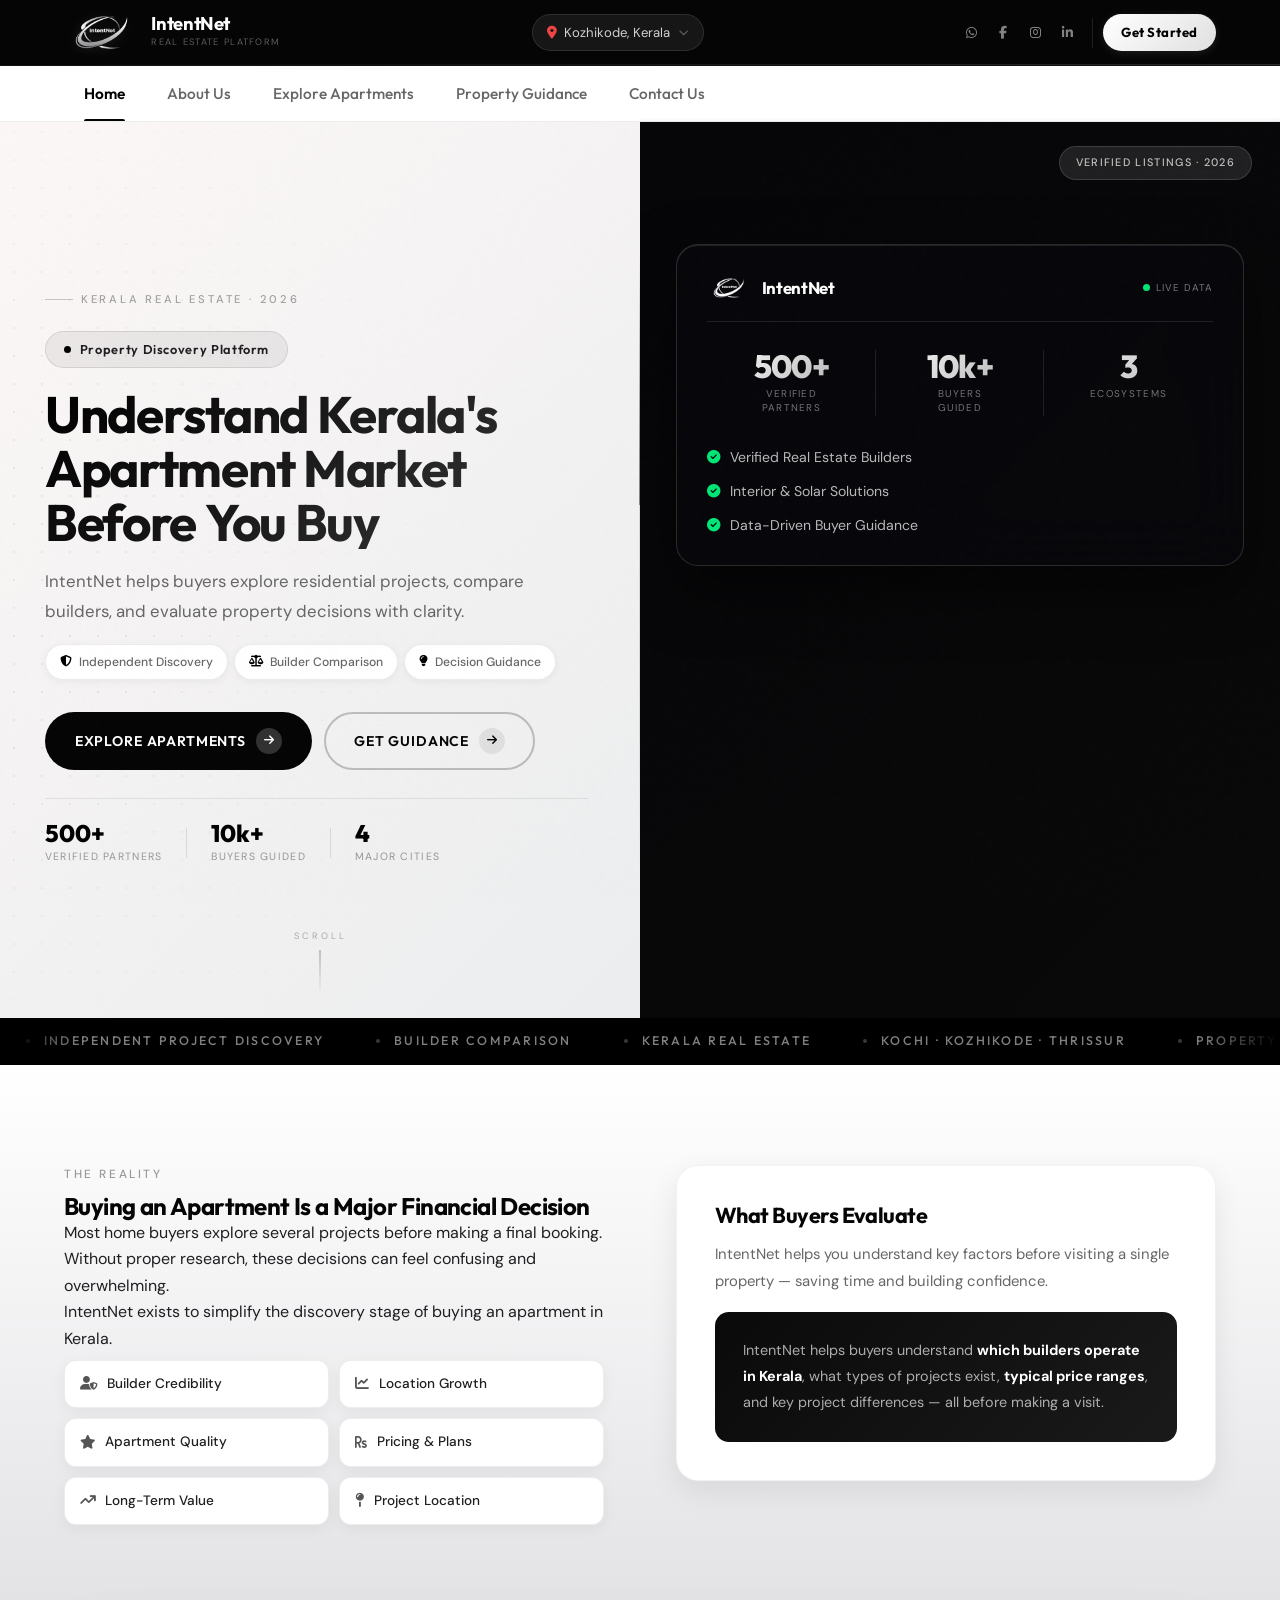
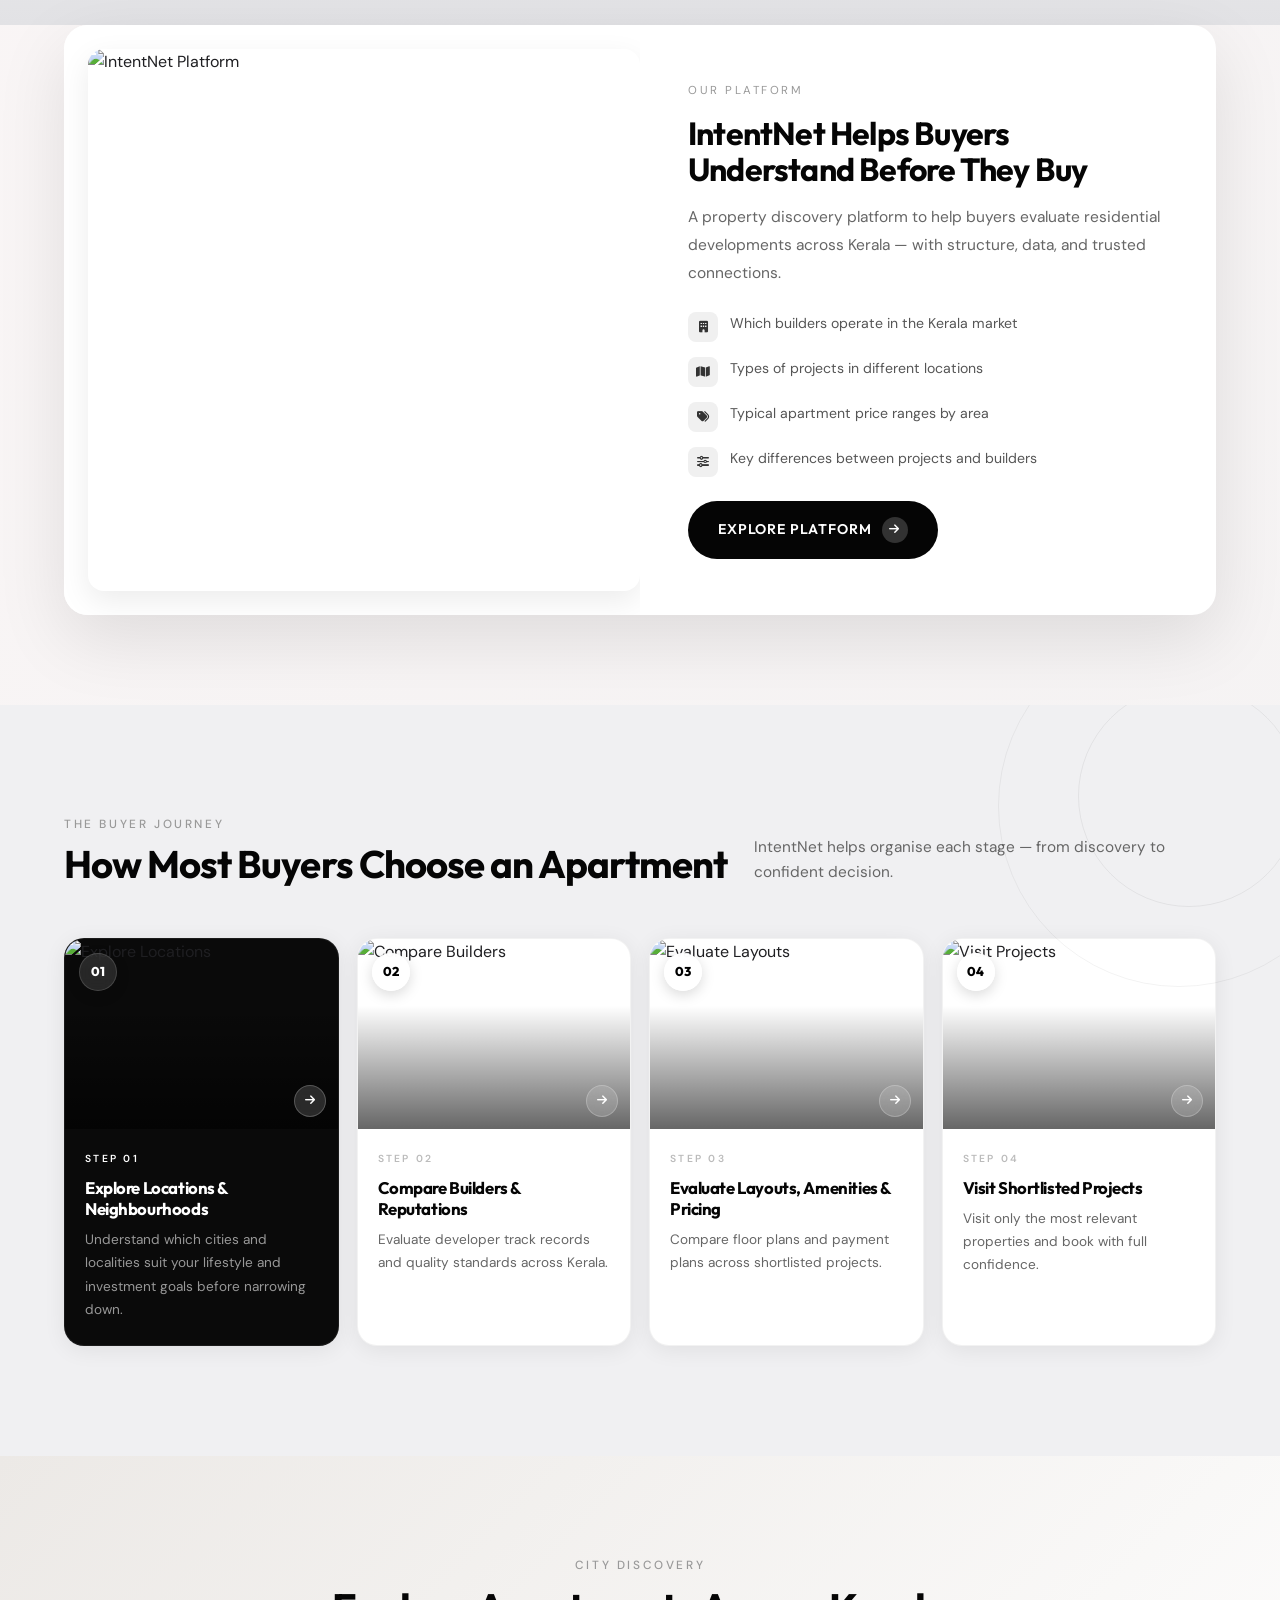
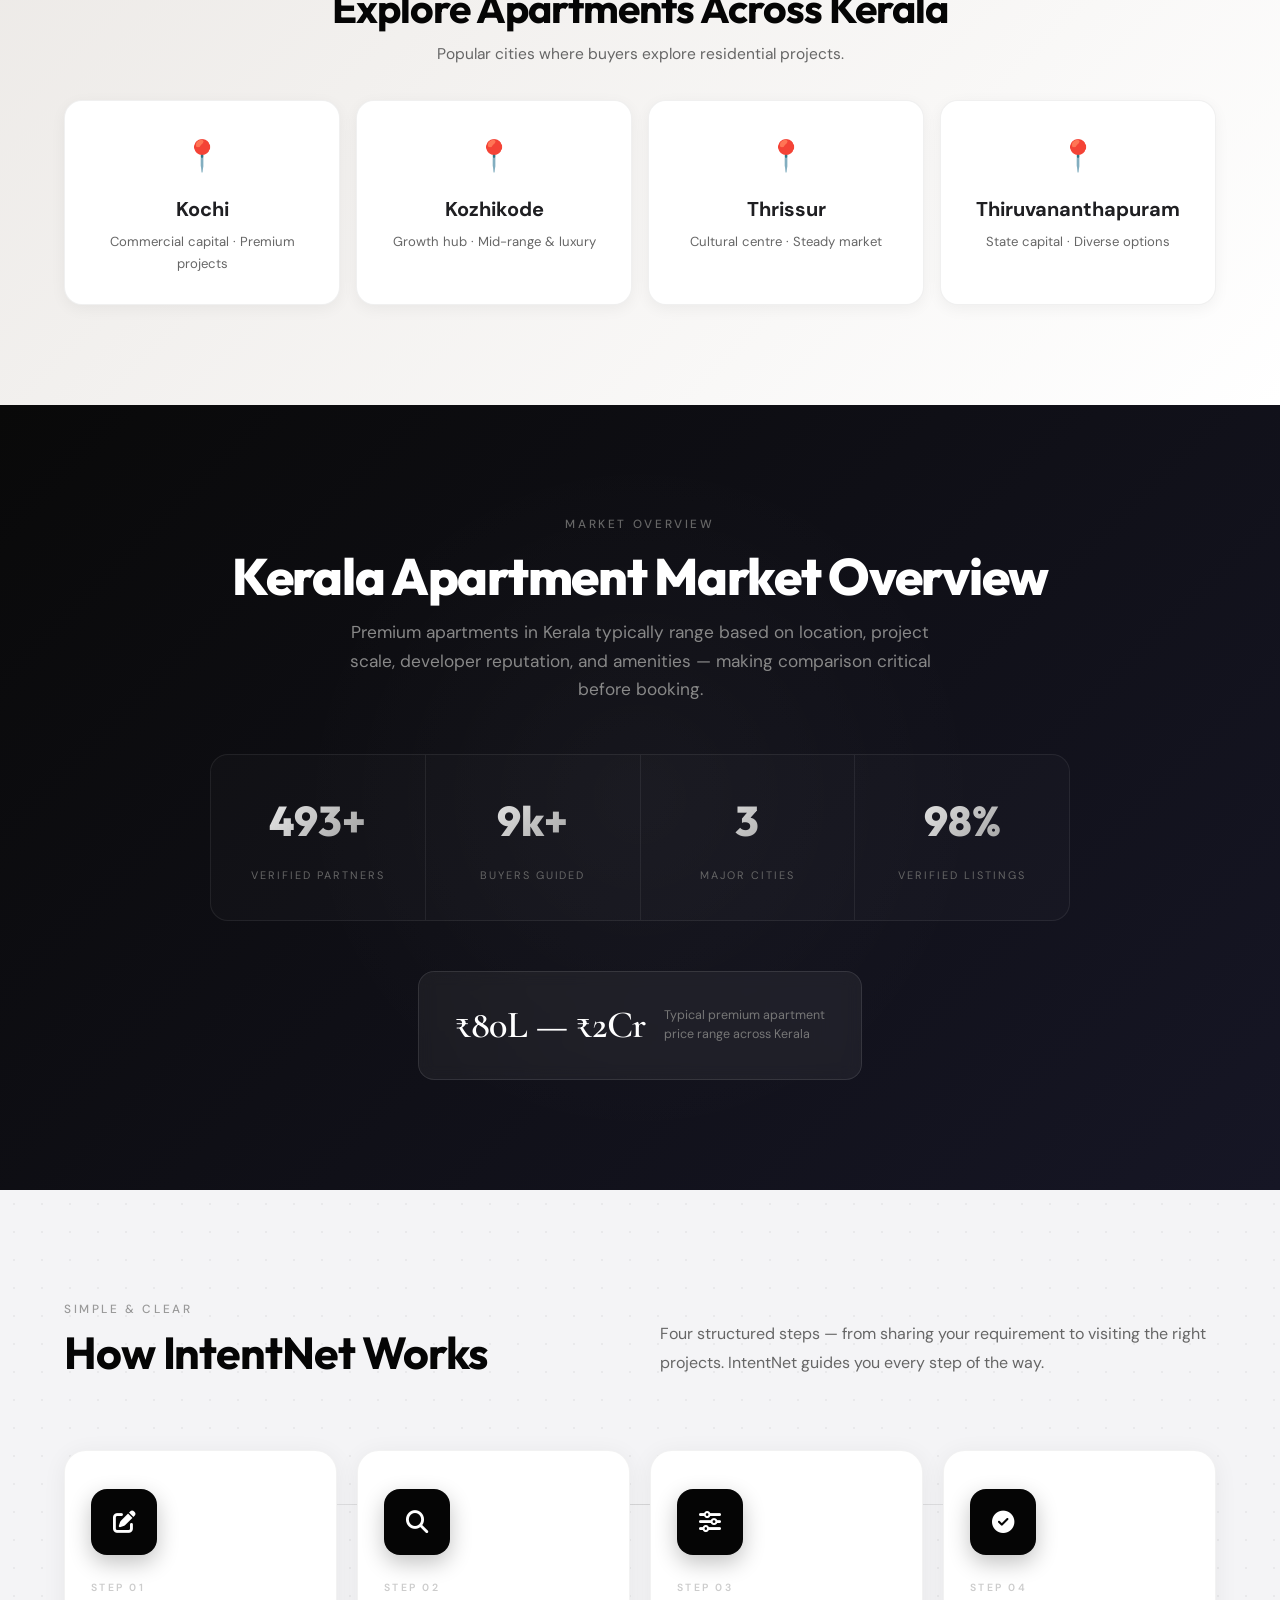
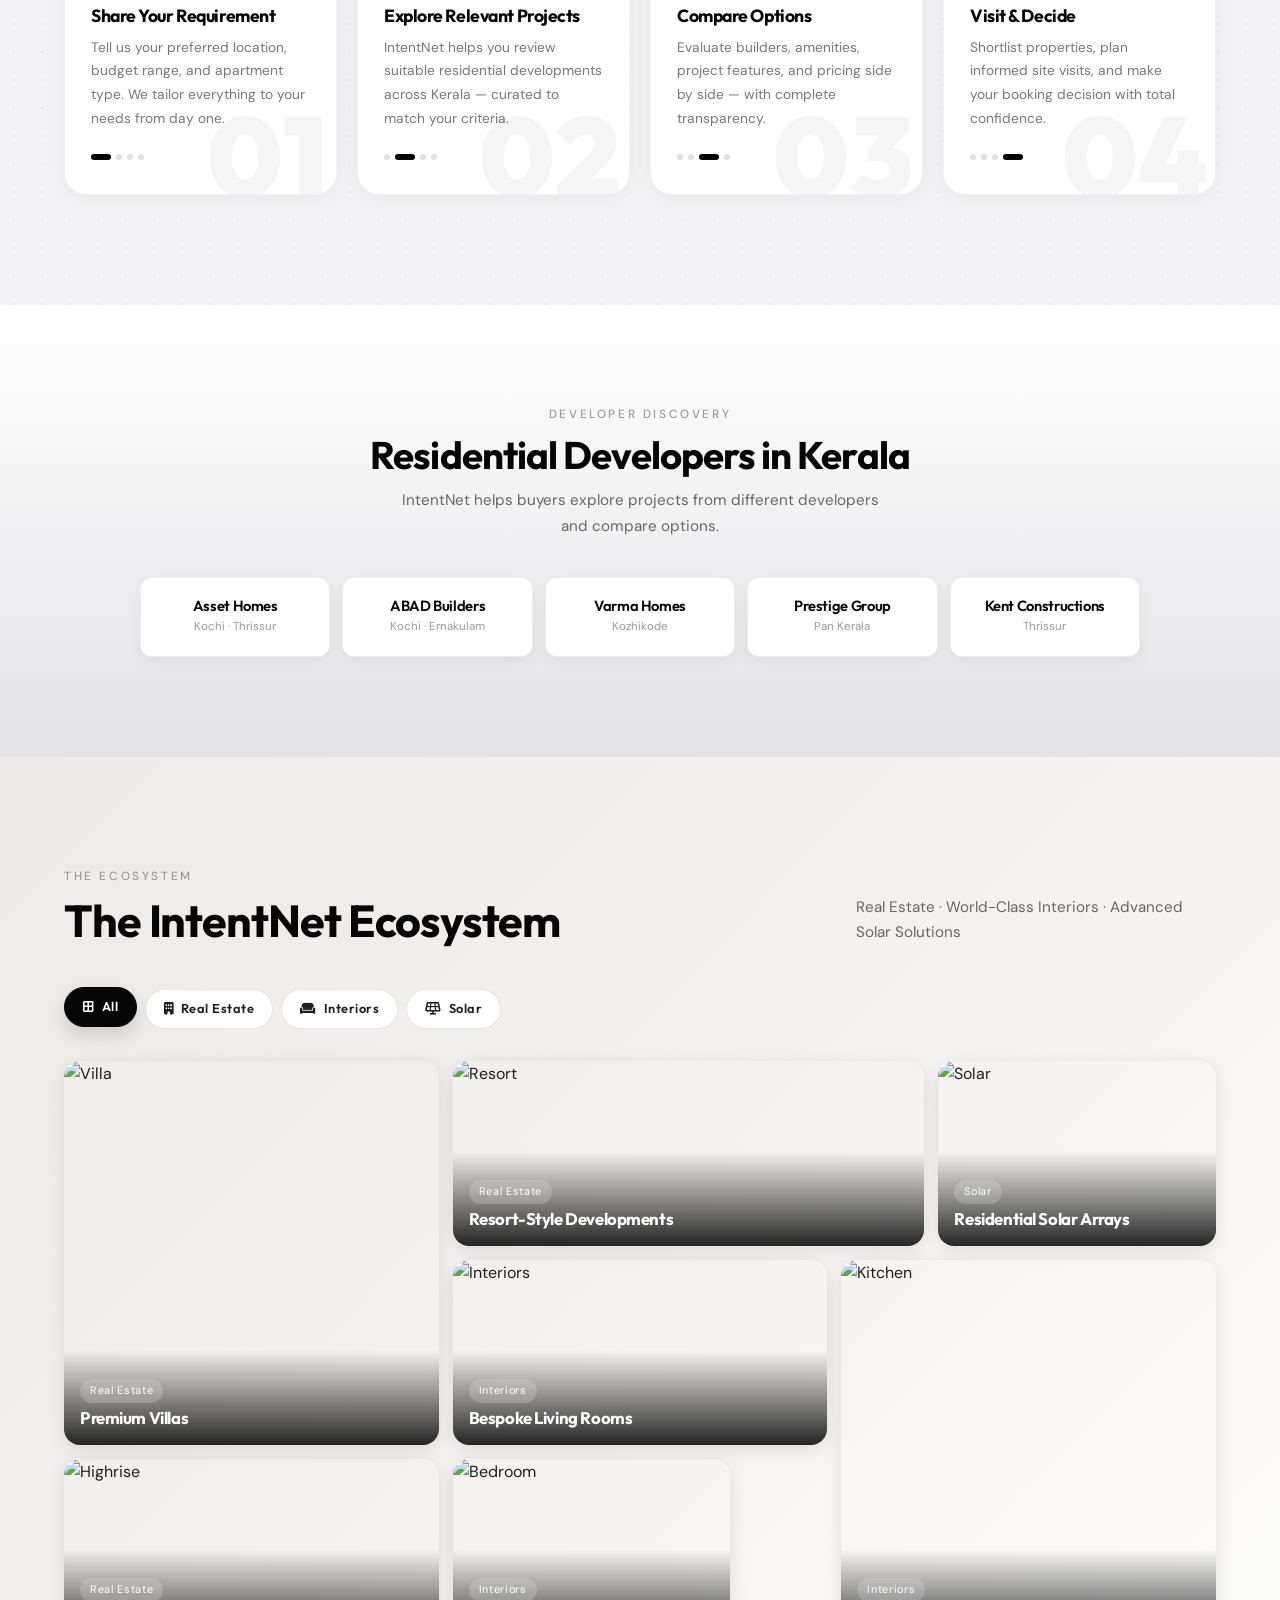
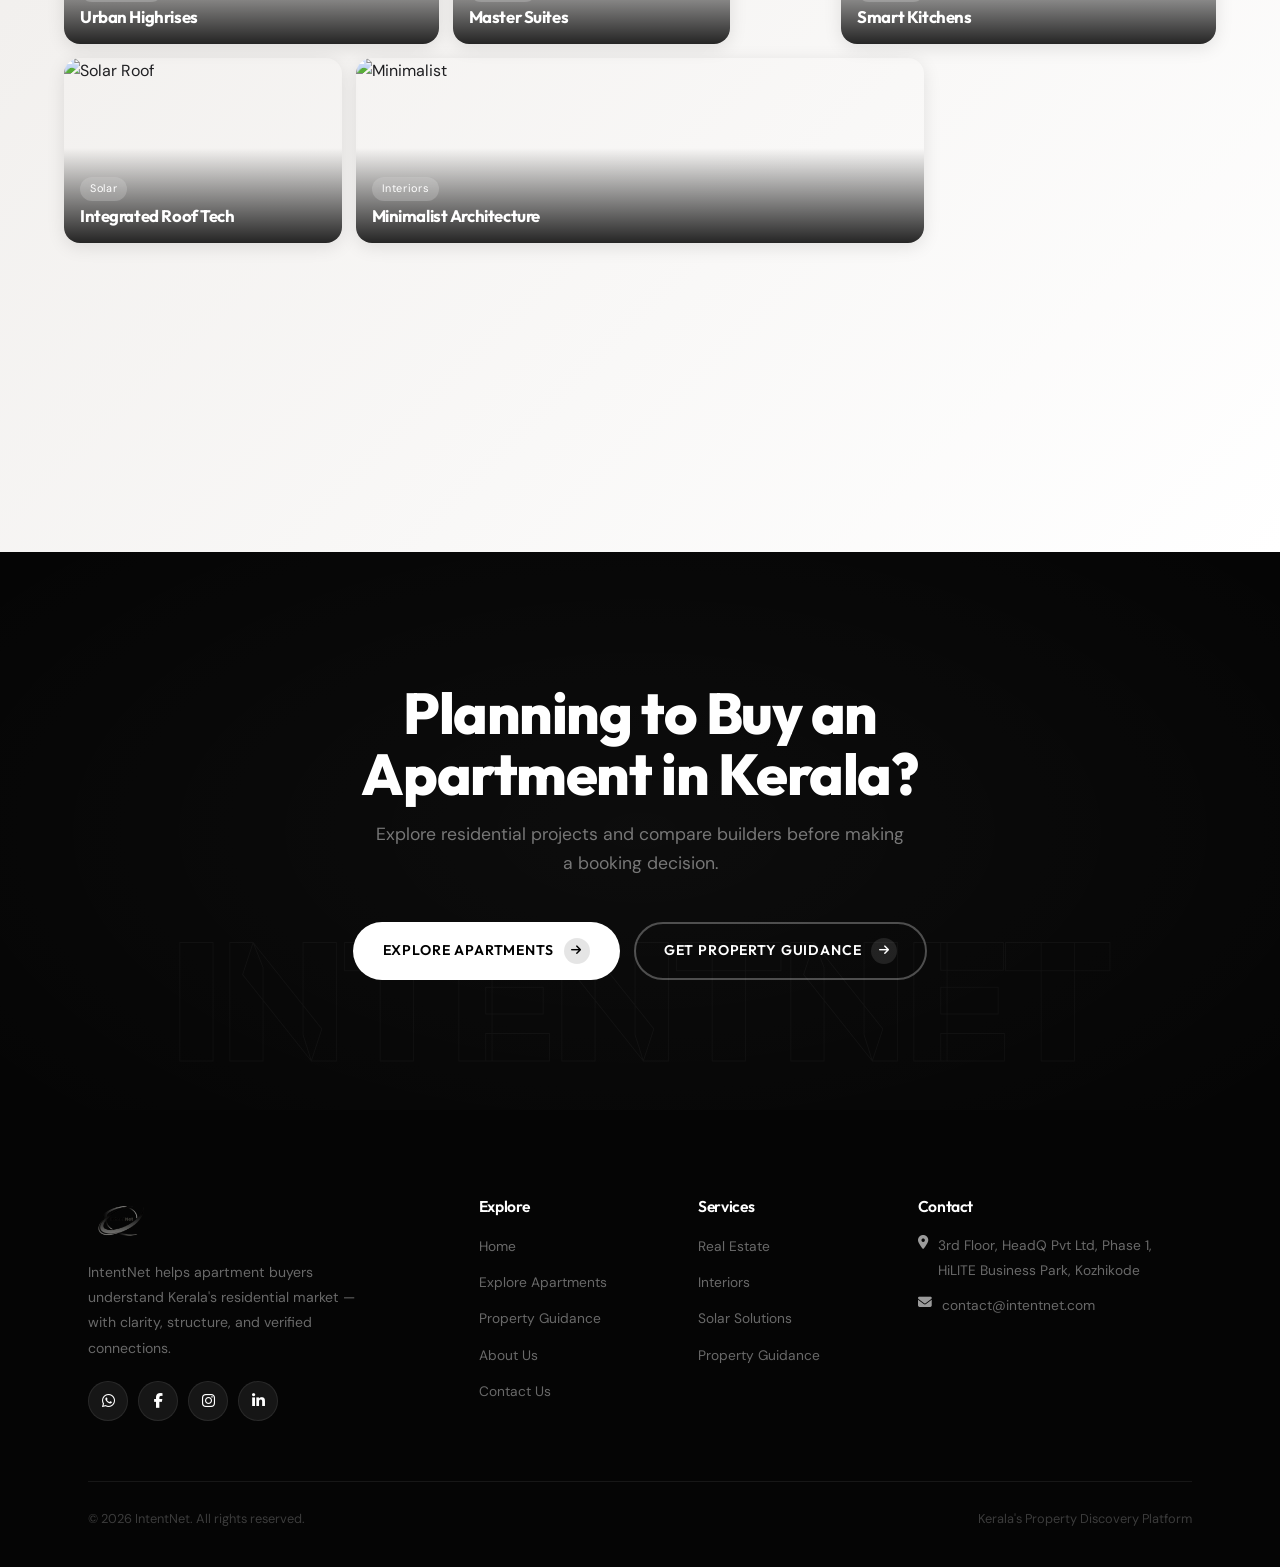
==== index.html @ e5fd3f40 "test purpousef" ====
<!DOCTYPE html>
<html lang="en">
<head>
<meta charset="UTF-8">
<meta name="viewport" content="width=device-width, initial-scale=1.0">
<title>IntentNet — Clarity Before You Buy | Kerala Real Estate</title>
<link rel="icon" href="assets/favicon/favicon.ico" type="image/x-icon">
<link href="https://fonts.googleapis.com/css2?family=Outfit:wght@300;400;500;600;700;800;900&family=DM+Sans:ital,opsz,wght@0,9..40,300;0,9..40,400;0,9..40,500;0,9..40,600;1,9..40,300&family=Cormorant+Garamond:ital,wght@0,400;0,600;1,400&display=swap" rel="stylesheet">
<link rel="stylesheet" href="https://cdnjs.cloudflare.com/ajax/libs/font-awesome/6.4.0/css/all.min.css">
<link rel="stylesheet" href="styles.css">
</head>
<body class="page-offset">

<!-- PROGRESS BAR -->
<div class="pbar" id="pbar"></div>
<div class="pbar" id="pbar"></div>

<!-- ============================================================
     NAVBAR
     ============================================================ -->
<nav class="navbar" id="navbar">
  <!-- Top bar: logo · location · socials · CTA · hamburger -->
  <div class="nt">
    <a href="index.html" class="nl">
      <img src="assets/logo/intentnet-logo.png" alt="IntentNet">
      <div class="nl-text">
        <strong>IntentNet</strong>
        <span>Real Estate Platform</span>
      </div>
    </a>

    <div class="nav-loc">
      <i class="fa-solid fa-location-dot pin"></i>
      <span>Kozhikode, Kerala</span>
      <i class="fa-solid fa-chevron-down chev"></i>
    </div>

    <div class="nr">
      <div class="nsoc">
        <a href="#" aria-label="WhatsApp"><i class="fa-brands fa-whatsapp"></i></a>
        <a href="#" aria-label="Facebook"><i class="fa-brands fa-facebook-f"></i></a>
        <a href="#" aria-label="Instagram"><i class="fa-brands fa-instagram"></i></a>
        <a href="#" aria-label="LinkedIn"><i class="fa-brands fa-linkedin-in"></i></a>
      </div>
      <a href="contact.html" class="nav-pill">Get Started</a>
      <button class="ham" id="ham" aria-label="Open menu">
        <span></span><span></span><span></span>
      </button>
    </div>
  </div>

  <!-- Bottom bar: page links -->
  <div class="nb">
    <div class="nb-links">
      <a href="index.html" class="active">Home</a>
      <a href="about.html">About Us</a>
      <a href="explore_apartments.html">Explore Apartments</a>
      <a href="property_guidance.html">Property Guidance</a>
      <a href="contact.html">Contact Us</a>
    </div>
  </div>
</nav>

<!-- ============================================================
     MOBILE MENU (full-screen overlay)
     ============================================================ -->
<div class="mob-menu" id="mobMenu">
  <button class="mob-close" id="mc" aria-label="Close menu">
    <i class="fa-solid fa-xmark"></i>
  </button>
  <nav class="mob-nav">
    <a href="index.html"><i class="fa-solid fa-house"></i> Home</a>
    <a href="explore_apartments.html"><i class="fa-solid fa-building"></i> Explore Apartments</a>
    <a href="property_guidance.html"><i class="fa-solid fa-handshake"></i> Property Guidance</a>
    <a href="about.html"><i class="fa-solid fa-users"></i> About Us</a>
    <a href="contact.html"><i class="fa-solid fa-envelope"></i> Contact Us</a>
  </nav>
  <div class="mob-soc">
    <a href="#"><i class="fa-brands fa-whatsapp"></i></a>
    <a href="#"><i class="fa-brands fa-facebook-f"></i></a>
    <a href="#"><i class="fa-brands fa-instagram"></i></a>
    <a href="#"><i class="fa-brands fa-linkedin-in"></i></a>
  </div>
</div>

<!-- ============================================================
     HERO — CINEMATIC SPLIT
     ============================================================ -->
<section class="hero">

  <!-- LEFT: text content -->
  <div class="hero-left">
    <div class="hero-left-acc"></div>

    <div class="hero-yr">
      <span class="hero-yr-line"></span>
      Kerala Real Estate · 2026
    </div>

    <div class="hbadge">
      <span class="bdot"></span>
      Property Discovery Platform
    </div>

    <h1 class="htit" id="htit">
      Understand Kerala's Apartment Market Before You Buy
    </h1>

    <p class="hsub">
      IntentNet helps buyers explore residential projects, compare builders,
      and evaluate property decisions with clarity.
    </p>

    <div class="htrust">
      <span class="htp"><i class="fa-solid fa-shield-halved"></i>Independent Discovery</span>
      <span class="htp"><i class="fa-solid fa-scale-balanced"></i>Builder Comparison</span>
      <span class="htp"><i class="fa-solid fa-lightbulb"></i>Decision Guidance</span>
    </div>

    <div class="ha">
      <a href="explore_apartments.html" class="btn btn-dk">
        <span class="btn-rip"></span>
        Explore Apartments
        <span class="btn-arr"><i class="fa-solid fa-arrow-right"></i></span>
      </a>
      <a href="property_guidance.html" class="btn btn-gh">
        <span class="btn-rip"></span>
        Get Guidance
        <span class="btn-arr"><i class="fa-solid fa-arrow-right"></i></span>
      </a>
    </div>

    <div class="hero-stats">
      <div class="hsi">
        <span class="hsi-n cnt" data-to="500" data-s="+">500+</span>
        <span class="hsi-l">Verified Partners</span>
      </div>
      <div class="hsd"></div>
      <div class="hsi">
        <span class="hsi-n cnt" data-to="10" data-s="k+">10k+</span>
        <span class="hsi-l">Buyers Guided</span>
      </div>
      <div class="hsd"></div>
      <div class="hsi">
        <span class="hsi-n cnt" data-to="4" data-s="">4</span>
        <span class="hsi-l">Major Cities</span>
      </div>
    </div>
  </div>

  <!-- RIGHT: image + glassmorphism stat card -->
  <div class="hero-right">
    <div class="hero-bg" id="heroBg"></div>
    <div class="hero-ov"></div>

    <!-- Floating decorative info badges -->
    <!-- <div class="hfc hfc1">
      <span class="hfc-l">Market Range</span>
      <span class="hfc-v">₹80L — ₹2Cr</span>
      <span class="hfc-s">Premium apartments · Kerala</span>
    </div>
    <div class="hfc hfc2">
      <span class="hfc-l">Active Projects</span>
      <span class="hfc-v">150+ Listings</span>
      <span class="hfc-s">Across 4 major cities</span>
    </div> -->

    <!-- Floating tag (absolute — never affects card position) -->
    <div class="hero-tag">Verified Listings · 2026</div>

    <!-- Stat card anchored to bottom via justify-content:flex-end -->
    <div class="hero-rc">
      <div class="hsp">
        <div class="hsp-top">
          <div class="hsp-logo">
            <img src="assets/logo/intentnet-logo.png" alt="IntentNet"
                 onerror="this.style.display='none'">
            <span>IntentNet</span>
          </div>
          <div class="hsp-live">
            <span class="hsp-ld"></span>
            Live Data
          </div>
        </div>

        <div class="hsp-nums">
          <div class="hsp-n">
            <h4 class="cnt" data-to="500" data-s="+">500+</h4>
            <p>Verified<br>Partners</p>
          </div>
          <div class="hsp-n">
            <h4 class="cnt" data-to="10" data-s="k+">10k+</h4>
            <p>Buyers<br>Guided</p>
          </div>
          <div class="hsp-n">
            <h4 class="cnt" data-to="3" data-s="">3</h4>
            <p>Ecosystems</p>
          </div>
        </div>

        <ul class="hsp-list">
          <li><i class="fa-solid fa-circle-check"></i>Verified Real Estate Builders</li>
          <li><i class="fa-solid fa-circle-check"></i>Interior &amp; Solar Solutions</li>
          <li><i class="fa-solid fa-circle-check"></i>Data-Driven Buyer Guidance</li>
        </ul>
      </div>
    </div>
  </div>

  <!-- Scroll hint (desktop only) -->
  <div class="hscroll">
    <span class="hst">Scroll</span>
    <div class="hsb"></div>
  </div>
</section>

<!-- ============================================================
     MARQUEE STRIP
     ============================================================ -->
<div class="mq">
  <div class="mq-t">
    <div class="mq-i"><span class="mq-d"></span>Independent Project Discovery</div>
    <div class="mq-i"><span class="mq-d"></span>Builder Comparison</div>
    <div class="mq-i"><span class="mq-d"></span>Kerala Real Estate</div>
    <div class="mq-i"><span class="mq-d"></span>Kochi · Kozhikode · Thrissur</div>
    <div class="mq-i"><span class="mq-d"></span>Property Decision Guidance</div>
    <div class="mq-i"><span class="mq-d"></span>500+ Verified Partners</div>
    <div class="mq-i"><span class="mq-d"></span>Clarity Before You Buy</div>
    <div class="mq-i"><span class="mq-d"></span>Premium Apartments Kerala</div>
    <!-- duplicated for seamless loop -->
    <div class="mq-i"><span class="mq-d"></span>Independent Project Discovery</div>
    <div class="mq-i"><span class="mq-d"></span>Builder Comparison</div>
    <div class="mq-i"><span class="mq-d"></span>Kerala Real Estate</div>
    <div class="mq-i"><span class="mq-d"></span>Kochi · Kozhikode · Thrissur</div>
    <div class="mq-i"><span class="mq-d"></span>Property Decision Guidance</div>
    <div class="mq-i"><span class="mq-d"></span>500+ Verified Partners</div>
    <div class="mq-i"><span class="mq-d"></span>Clarity Before You Buy</div>
    <div class="mq-i"><span class="mq-d"></span>Premium Apartments Kerala</div>
  </div>
</div>

<!-- ============================================================
     MARKET REALITY
     ============================================================ -->
<section class="market">
  <div class="mk-grid">
    <div class="rl">
      <span class="kicker">The Reality</span>
      <h2>Buying an Apartment Is a Major Financial Decision</h2>
      <p>Most home buyers explore several projects before making a final booking.
         Without proper research, these decisions can feel confusing and overwhelming.</p>
      <p>IntentNet exists to simplify the discovery stage of buying an apartment in Kerala.</p>
      <div class="fac-grid">
        <div class="fac sg"><i class="fa-solid fa-user-shield"></i> Builder Credibility</div>
        <div class="fac sg"><i class="fa-solid fa-chart-line"></i> Location Growth</div>
        <div class="fac sg"><i class="fa-solid fa-star"></i> Apartment Quality</div>
        <div class="fac sg"><i class="fa-solid fa-rupee-sign"></i> Pricing &amp; Plans</div>
        <div class="fac sg"><i class="fa-solid fa-arrow-trend-up"></i> Long-Term Value</div>
        <div class="fac sg"><i class="fa-solid fa-map-pin"></i> Project Location</div>
      </div>
    </div>

    <div class="rr">
      <div class="mk-r">
        <h3>What Buyers Evaluate</h3>
        <p>IntentNet helps you understand key factors before visiting a single property —
           saving time and building confidence.</p>
        <div class="mkhigh">
          <p>IntentNet helps buyers understand <strong>which builders operate in Kerala</strong>,
             what types of projects exist, <strong>typical price ranges</strong>, and key project
             differences — all before making a visit.</p>
        </div>
      </div>
    </div>
  </div>
</section>

<!-- ============================================================
     WHAT INTENTNET DOES
     ============================================================ -->
<section class="split">
  <div class="scard rs">
    <div class="simg simg-p">
      <img src="https://images.unsplash.com/photo-1600607687939-ce8a6c25118c?auto=format&fit=crop&w=900&q=80"
           alt="IntentNet Platform">
    </div>
    <div class="sbody">
      <span style="color:#999;text-transform:uppercase;letter-spacing:.22em;font-size:.72rem;">
        Our Platform
      </span>
      <h2 style="font-size:clamp(1.6rem,2.5vw,2.2rem);line-height:1.12;margin:0;">
        IntentNet Helps Buyers Understand Before They Buy
      </h2>
      <p style="font-size:.97rem;color:#666;line-height:1.8;max-width:50ch;margin:0;">
        A property discovery platform to help buyers evaluate residential developments
        across Kerala — with structure, data, and trusted connections.
      </p>
      <div style="display:flex;flex-direction:column;gap:11px;margin-top:4px;">
        <div class="sfeat">
          <div class="sfeat-ic"><i class="fa-solid fa-building"></i></div>
          <span>Which builders operate in the Kerala market</span>
        </div>
        <div class="sfeat">
          <div class="sfeat-ic"><i class="fa-solid fa-map"></i></div>
          <span>Types of projects in different locations</span>
        </div>
        <div class="sfeat">
          <div class="sfeat-ic"><i class="fa-solid fa-tags"></i></div>
          <span>Typical apartment price ranges by area</span>
        </div>
        <div class="sfeat">
          <div class="sfeat-ic"><i class="fa-solid fa-sliders"></i></div>
          <span>Key differences between projects and builders</span>
        </div>
      </div>
      <a href="explore_apartments.html" class="btn btn-dk"
         style="margin-top:8px;align-self:flex-start;">
        <span class="btn-rip"></span>
        Explore Platform
        <span class="btn-arr"><i class="fa-solid fa-arrow-right"></i></span>
      </a>
    </div>
  </div>
</section>

<!-- ============================================================
     BUYER JOURNEY — equal-height cards, no bg watermark text
     ============================================================ -->
<section class="jrny">
  <div class="jrny-h rv">
    <div>
      <span class="kicker">The Buyer Journey</span>
      <h2>How Most Buyers Choose an Apartment</h2>
    </div>
    <p>IntentNet helps organise each stage — from discovery to confident decision.</p>
  </div>

  <div class="jg">
    <!-- Card 1 — dark -->
    <article class="jcard dark sg">
      <div class="jmedia">
        <img src="https://images.unsplash.com/photo-1560518883-ce09059eeffa?auto=format&fit=crop&w=900&q=80"
             alt="Explore Locations">
        <div class="jstep-badge">01</div>
        <div class="jcta-arrow"><i class="fa-solid fa-arrow-right"></i></div>
      </div>
      <div class="jbody">
        <span class="jstep-tag">Step 01</span>
        <h3 class="jtit">Explore Locations &amp; Neighbourhoods</h3>
        <p class="jtxt">Understand which cities and localities suit your lifestyle
           and investment goals before narrowing down.</p>
      </div>
    </article>

    <!-- Card 2 -->
    <article class="jcard sg">
      <div class="jmedia">
        <img src="https://images.unsplash.com/photo-1600585154526-990dced4db0d?auto=format&fit=crop&w=900&q=80"
             alt="Compare Builders">
        <div class="jstep-badge">02</div>
        <div class="jcta-arrow"><i class="fa-solid fa-arrow-right"></i></div>
      </div>
      <div class="jbody">
        <span class="jstep-tag">Step 02</span>
        <h3 class="jtit">Compare Builders &amp; Reputations</h3>
        <p class="jtxt">Evaluate developer track records and quality standards
           across Kerala.</p>
      </div>
    </article>

    <!-- Card 3 -->
    <article class="jcard sg">
      <div class="jmedia">
        <img src="https://images.unsplash.com/photo-1583608205776-bfd35f0d9f83?auto=format&fit=crop&w=900&q=80"
             alt="Evaluate Layouts">
        <div class="jstep-badge">03</div>
        <div class="jcta-arrow"><i class="fa-solid fa-arrow-right"></i></div>
      </div>
      <div class="jbody">
        <span class="jstep-tag">Step 03</span>
        <h3 class="jtit">Evaluate Layouts, Amenities &amp; Pricing</h3>
        <p class="jtxt">Compare floor plans and payment plans across shortlisted
           projects.</p>
      </div>
    </article>

    <!-- Card 4 -->
    <article class="jcard sg">
      <div class="jmedia">
        <img src="https://images.unsplash.com/photo-1484154218962-a197022b5858?auto=format&fit=crop&w=900&q=80"
             alt="Visit Projects">
        <div class="jstep-badge">04</div>
        <div class="jcta-arrow"><i class="fa-solid fa-arrow-right"></i></div>
      </div>
      <div class="jbody">
        <span class="jstep-tag">Step 04</span>
        <h3 class="jtit">Visit Shortlisted Projects</h3>
        <p class="jtxt">Visit only the most relevant properties and book
           with full confidence.</p>
      </div>
    </article>
  </div>
</section>

<!-- ============================================================
     CITIES
     ============================================================ -->
<section class="cities">
  <div class="container tc rv">
    <span class="kicker">City Discovery</span>
    <h2 style="font-size:clamp(1.9rem,3.2vw,2.8rem);margin-top:10px;">
      Explore Apartments Across Kerala
    </h2>
    <p style="color:var(--tm);max-width:500px;margin:12px auto 0;font-size:.97rem;">
      Popular cities where buyers explore residential projects.
    </p>
  </div>
  <div class="cit-g">
    <div class="citc sg">
      <span class="cic">📍</span>
      <div class="cin">Kochi</div>
      <div class="cid">Commercial capital · Premium projects</div>
    </div>
    <div class="citc sg">
      <span class="cic">📍</span>
      <div class="cin">Kozhikode</div>
      <div class="cid">Growth hub · Mid-range &amp; luxury</div>
    </div>
    <div class="citc sg">
      <span class="cic">📍</span>
      <div class="cin">Thrissur</div>
      <div class="cid">Cultural centre · Steady market</div>
    </div>
    <div class="citc sg">
      <span class="cic">📍</span>
      <div class="cin">Thiruvananthapuram</div>
      <div class="cid">State capital · Diverse options</div>
    </div>
  </div>
</section>

<!-- ============================================================
     DARK MARKET INSIGHT
     ============================================================ -->
<section class="insight">
  <div class="io"></div>
  <div class="container" style="position:relative;z-index:2;">
    <span class="kicker" style="color:#666;margin-bottom:14px;">Market Overview</span>
    <h2 class="rv">Kerala Apartment Market Overview</h2>
    <p class="rv" style="transition-delay:.15s">
      Premium apartments in Kerala typically range based on location, project scale,
      developer reputation, and amenities — making comparison critical before booking.
    </p>

    <div class="istats rv" style="transition-delay:.28s">
      <div class="istat">
        <span class="in cnt" data-to="500" data-s="+">500+</span>
        <span class="il">Verified Partners</span>
      </div>
      <div class="istat">
        <span class="in cnt" data-to="10" data-s="k+">10k+</span>
        <span class="il">Buyers Guided</span>
      </div>
      <div class="istat">
        <span class="in cnt" data-to="4" data-s="">4</span>
        <span class="il">Major Cities</span>
      </div>
      <div class="istat">
        <span class="in cnt" data-to="100" data-s="%">100%</span>
        <span class="il">Verified Listings</span>
      </div>
    </div>

    <div class="pbox rv" style="transition-delay:.42s">
      <div class="pnum">₹80L — ₹2Cr</div>
      <div class="plbl">Typical premium apartment<br>price range across Kerala</div>
    </div>
  </div>
</section>

<!-- ============================================================
     HOW IT WORKS
     ============================================================ -->
<section class="how">
  <div class="how-hd rv">
    <div>
      <span class="kicker">Simple &amp; Clear</span>
      <h2>How IntentNet Works</h2>
    </div>
    <p>Four structured steps — from sharing your requirement to visiting
       the right projects. IntentNet guides you every step of the way.</p>
  </div>

  <div class="how-grid">
    <!-- animated connector line -->
    <div class="hconn">
      <div class="hconn-in"><div class="hconn-p"></div></div>
    </div>

    <div class="hcard sg">
      <div class="hbg">01</div>
      <div class="hic"><i class="fa-solid fa-pen-to-square"></i></div>
      <span class="htag">Step 01</span>
      <h3>Share Your Requirement</h3>
      <p>Tell us your preferred location, budget range, and apartment type.
         We tailor everything to your needs from day one.</p>
      <div class="hdots">
        <div class="hdot active"></div><div class="hdot"></div>
        <div class="hdot"></div><div class="hdot"></div>
      </div>
    </div>

    <div class="hcard sg">
      <div class="hbg">02</div>
      <div class="hic"><i class="fa-solid fa-magnifying-glass"></i></div>
      <span class="htag">Step 02</span>
      <h3>Explore Relevant Projects</h3>
      <p>IntentNet helps you review suitable residential developments
         across Kerala — curated to match your criteria.</p>
      <div class="hdots">
        <div class="hdot"></div><div class="hdot active"></div>
        <div class="hdot"></div><div class="hdot"></div>
      </div>
    </div>

    <div class="hcard sg">
      <div class="hbg">03</div>
      <div class="hic"><i class="fa-solid fa-sliders"></i></div>
      <span class="htag">Step 03</span>
      <h3>Compare Options</h3>
      <p>Evaluate builders, amenities, project features, and pricing
         side by side — with complete transparency.</p>
      <div class="hdots">
        <div class="hdot"></div><div class="hdot"></div>
        <div class="hdot active"></div><div class="hdot"></div>
      </div>
    </div>

    <div class="hcard sg">
      <div class="hbg">04</div>
      <div class="hic"><i class="fa-solid fa-circle-check"></i></div>
      <span class="htag">Step 04</span>
      <h3>Visit &amp; Decide</h3>
      <p>Shortlist properties, plan informed site visits, and make your
         booking decision with total confidence.</p>
      <div class="hdots">
        <div class="hdot"></div><div class="hdot"></div>
        <div class="hdot"></div><div class="hdot active"></div>
      </div>
    </div>
  </div>
</section>

<!-- ============================================================
     BUILDERS
     ============================================================ -->
<section class="builders">
  <div class="container tc rv">
    <span class="kicker">Developer Discovery</span>
    <h2 style="font-size:clamp(1.8rem,3vw,2.7rem);margin-top:10px;">
      Residential Developers in Kerala
    </h2>
    <p style="color:var(--tm);max-width:480px;margin:12px auto 0;font-size:.95rem;">
      IntentNet helps buyers explore projects from different developers
      and compare options.
    </p>
  </div>
  <div class="bld-g">
    <div class="bpill sg"><h4>Asset Homes</h4><span>Kochi · Thrissur</span></div>
    <div class="bpill sg"><h4>ABAD Builders</h4><span>Kochi · Ernakulam</span></div>
    <div class="bpill sg"><h4>Varma Homes</h4><span>Kozhikode</span></div>
    <div class="bpill sg"><h4>Prestige Group</h4><span>Pan Kerala</span></div>
    <div class="bpill sg"><h4>Kent Constructions</h4><span>Thrissur</span></div>
  </div>
</section>

<!-- ============================================================
     ECOSYSTEM GALLERY (bento mosaic)
     ============================================================ -->
<section class="eco">
  <div class="eco-header rv">
    <div>
      <span class="kicker">The Ecosystem</span>
      <h2>The IntentNet Ecosystem</h2>
    </div>
    <p>Real Estate · World-Class Interiors · Advanced Solar Solutions</p>
  </div>

  <!-- Filter pills -->
  <div class="eco-filters rv" style="transition-delay:.15s">
    <span class="eco-f active"><i class="fa-solid fa-border-all"></i>All</span>
    <span class="eco-f"><i class="fa-solid fa-building"></i>Real Estate</span>
    <span class="eco-f"><i class="fa-solid fa-couch"></i>Interiors</span>
    <span class="eco-f"><i class="fa-solid fa-solar-panel"></i>Solar</span>
  </div>

  <!-- Bento grid -->
  <div class="eco-g">
    <div class="eitem e1 sg">
      <img src="https://images.unsplash.com/photo-1600596542815-ffad4c1539a9?auto=format&fit=crop&w=800&q=80" alt="Villa">
      <div class="eov"><span class="etag">Real Estate</span><h3>Premium Villas</h3></div>
    </div>
    <div class="eitem e2 sg">
      <img src="https://images.unsplash.com/photo-1512917774080-9991f1c4c750?auto=format&fit=crop&w=1200&q=80" alt="Resort">
      <div class="eov"><span class="etag">Real Estate</span><h3>Resort-Style Developments</h3></div>
    </div>
    <div class="eitem e3 sg">
      <img src="https://images.unsplash.com/photo-1509391366360-2e959784a276?auto=format&fit=crop&w=800&q=80" alt="Solar">
      <div class="eov"><span class="etag">Solar</span><h3>Residential Solar Arrays</h3></div>
    </div>
    <div class="eitem e4 sg">
      <img src="https://images.unsplash.com/photo-1600607687931-ce8a6c25118c?auto=format&fit=crop&w=800&q=80" alt="Interiors">
      <div class="eov"><span class="etag">Interiors</span><h3>Bespoke Living Rooms</h3></div>
    </div>
    <div class="eitem e5 sg">
      <img src="https://images.unsplash.com/photo-1600566753086-00f18efc2291?auto=format&fit=crop&w=800&q=80" alt="Kitchen">
      <div class="eov"><span class="etag">Interiors</span><h3>Smart Kitchens</h3></div>
    </div>
    <div class="eitem e6 sg">
      <img src="https://images.unsplash.com/photo-1564013799919-ab600027ffc6?auto=format&fit=crop&w=800&q=80" alt="Highrise">
      <div class="eov"><span class="etag">Real Estate</span><h3>Urban Highrises</h3></div>
    </div>
    <div class="eitem e7 sg">
      <img src="https://images.unsplash.com/photo-1613977257363-707ba9348227?auto=format&fit=crop&w=800&q=80" alt="Bedroom">
      <div class="eov"><span class="etag">Interiors</span><h3>Master Suites</h3></div>
    </div>
    <div class="eitem e8 sg">
      <img src="https://images.unsplash.com/photo-1521618755572-156ae0cdd74d?auto=format&fit=crop&w=800&q=80" alt="Solar Roof">
      <div class="eov"><span class="etag">Solar</span><h3>Integrated Roof Tech</h3></div>
    </div>
    <div class="eitem e9 sg">
      <img src="https://images.unsplash.com/photo-1600607687644-aac4c15cecb1?auto=format&fit=crop&w=1200&q=80" alt="Minimalist">
      <div class="eov"><span class="etag">Interiors</span><h3>Minimalist Architecture</h3></div>
    </div>
    <div class="eitem e10 sg">
      <img src="https://images.unsplash.com/photo-1600585154340-be6161a56a0c?auto=format&fit=crop&w=800&q=80" alt="Smart Home">
      <div class="eov"><span class="etag">Ecosystem</span><h3>Full Smart Integrations</h3></div>
    </div>
  </div>
</section>

<!-- ============================================================
     FINAL CTA
     ============================================================ -->
<section class="fcta">
  <div class="fwm">INTENTNET</div>
  <div class="container" style="position:relative;z-index:1;">
    <h2 class="rv">Planning to Buy an<br>Apartment in Kerala?</h2>
    <p class="rv" style="transition-delay:.2s">
      Explore residential projects and compare builders before making
      a booking decision.
    </p>
    <div class="fbtns rv" style="transition-delay:.4s">
      <a href="explore_apartments.html" class="btn btn-wh">
        <span class="btn-rip"></span>
        Explore Apartments
        <span class="btn-arr"><i class="fa-solid fa-arrow-right"></i></span>
      </a>
      <a href="property_guidance.html" class="btn"
         style="background:transparent;color:#fff;border:2px solid rgba(255,255,255,.28);">
        <span class="btn-rip"></span>
        Get Property Guidance
        <span class="btn-arr" style="background:rgba(255,255,255,.1);color:#fff;">
          <i class="fa-solid fa-arrow-right"></i>
        </span>
      </a>
    </div>
  </div>
</section>

<!-- ============================================================
     FOOTER
     ============================================================ -->
<footer class="foot">
  <div class="container">
    <div class="ftgrid">
      <div class="ftbrand">
        <img src="assets/logo/intentnet-logo.png" alt="IntentNet"
             onerror="this.alt='IntentNet'">
        <p>IntentNet helps apartment buyers understand Kerala's residential market —
           with clarity, structure, and verified connections.</p>
        <div class="ftsoc">
          <a href="#"><i class="fa-brands fa-whatsapp"></i></a>
          <a href="#"><i class="fa-brands fa-facebook-f"></i></a>
          <a href="#"><i class="fa-brands fa-instagram"></i></a>
          <a href="#"><i class="fa-brands fa-linkedin-in"></i></a>
        </div>
      </div>

      <div class="ftcol">
        <h5>Explore</h5>
        <ul>
          <li><a href="index.html">Home</a></li>
          <li><a href="explore_apartments.html">Explore Apartments</a></li>
          <li><a href="property_guidance.html">Property Guidance</a></li>
          <li><a href="about.html">About Us</a></li>
          <li><a href="contact.html">Contact Us</a></li>
        </ul>
      </div>

      <div class="ftcol">
        <h5>Services</h5>
        <ul>
          <li><a href="#">Real Estate</a></li>
          <li><a href="#">Interiors</a></li>
          <li><a href="#">Solar Solutions</a></li>
          <li><a href="property_guidance.html">Property Guidance</a></li>
        </ul>
      </div>

      <div class="ftcol ftadr">
        <h5>Contact</h5>
        <p>
          <i class="fa-solid fa-location-dot"></i>
          3rd Floor, HeadQ Pvt Ltd, Phase 1,
          HiLITE Business Park, Kozhikode
        </p>
        <p>
          <i class="fa-solid fa-envelope"></i>
          contact@intentnet.com
        </p>
      </div>
    </div>

    <div class="ftbar">
      <p>&copy; 2026 IntentNet. All rights reserved.</p>
      <p>Kerala's Property Discovery Platform</p>
    </div>
  </div>
</footer>

<!-- JS loaded at end of body -->
<script src="main.js"></script>
</body>
</html>
---- styles.css ----
/* ============================================================
   ROOT
   ============================================================ */
:root {
  --black: #050505;
  --dark: #1a1a1a;
  --sl: #e3e3ee;
  --sm: #e1e1e3;
  --sd: #cecece;
  --sg1: linear-gradient(135deg, #fcf7f7 0%, #ebedee 100%);
  --sg2: linear-gradient(180deg, #ffffff 0%, #e2e2e5 100%);
  --sg3: linear-gradient(135deg, #ece9e6 0%, #ffffff 100%);
  --td: #1f1f22;
  --tm: #666;
  --tl: #fff;
  --sh1: 0 4px 15px rgba(0, 0, 0, .05);
  --sh2: 0 10px 30px rgba(0, 0, 0, .08);
  --sh3: 0 20px 40px rgba(0, 0, 0, .12);
  --expo: cubic-bezier(0.16, 1, 0.3, 1);
  --smooth: cubic-bezier(0.25, 0.46, 0.45, 0.94);
}

/* ============================================================
   RESET & BASE
   ============================================================ */
* { margin: 0; padding: 0; box-sizing: border-box; }
html { scroll-behavior: smooth; }
body {
  font-family: 'DM Sans', sans-serif;
  color: var(--td);
  background: var(--sg1);
  overflow-x: hidden;
  line-height: 1.65;
  -webkit-font-smoothing: antialiased;
}
h1, h2, h3, h4, h5, h6 {
  font-family: 'Outfit', sans-serif;
  font-weight: 700;
  line-height: 1.08;
  letter-spacing: -.025em;
  color: var(--black);
}
a { text-decoration: none; color: inherit; }
ul { list-style: none; }
img { display: block; max-width: 100%; }

/* ============================================================
   PROGRESS BAR
   ============================================================ */
.pbar {
  position: fixed;
  top: 0; left: 0;
  height: 2px;
  width: 0%;
  background: var(--black);
  z-index: 99997;
  transition: width .1s linear;
}

/* ============================================================
   NOISE TEXTURE
   ============================================================ */
body::after {
  content: '';
  position: fixed;
  inset: 0;
  background-image: url("data:image/svg+xml,%3Csvg viewBox='0 0 200 200' xmlns='http://www.w3.org/2000/svg'%3E%3Cfilter id='n'%3E%3CfeTurbulence type='fractalNoise' baseFrequency='.75' numOctaves='4' stitchTiles='stitch'/%3E%3C/filter%3E%3Crect width='100%25' height='100%25' filter='url(%23n)' opacity='.025'/%3E%3C/svg%3E");
  pointer-events: none;
  z-index: 9999;
  opacity: .45;
}

/* ============================================================
   UTILITIES
   ============================================================ */
.container { max-width: 1260px; margin: 0 auto; padding: 0 24px; }
.tc { text-align: center; }
.page-offset { padding-top: 118px; }
.kicker {
  display: block;
  color: #999;
  text-transform: uppercase;
  letter-spacing: .22em;
  font-size: .74rem;
  margin-bottom: 10px;
  font-weight: 500;
}

@media (max-width: 900px) { .page-offset { padding-top: 66px; } }

/* ============================================================
   REVEAL ANIMATIONS
   ============================================================ */
.rv  { opacity: 0; transform: translateY(40px);  transition: opacity .7s var(--expo), transform .7s var(--expo); }
.rl  { opacity: 0; transform: translateX(-50px); transition: opacity .8s var(--expo), transform .8s var(--expo); }
.rr  { opacity: 0; transform: translateX(50px);  transition: opacity .8s var(--expo), transform .8s var(--expo); }
.rs  { opacity: 0; transform: scale(.92);        transition: opacity .8s var(--expo), transform .8s var(--expo); }
.sg  { opacity: 0; transform: translateY(30px);  transition: opacity .6s var(--expo), transform .6s var(--expo); }
.rv.on, .rl.on, .rr.on, .rs.on, .sg.on { opacity: 1; transform: none; }
.rs.on { transform: scale(1); }

/* ============================================================
   BUTTONS
   ============================================================ */
.btn {
  display: inline-flex;
  align-items: center;
  gap: 10px;
  padding: 14px 28px;
  font-family: 'Outfit', sans-serif;
  font-weight: 600;
  font-size: .88rem;
  border-radius: 50px;
  letter-spacing: .06em;
  text-transform: uppercase;
  border: 2px solid transparent;
  position: relative;
  overflow: hidden;
  transition: transform .4s var(--expo), box-shadow .4s ease, background .3s, color .3s;
}
.btn-rip {
  position: absolute; inset: 0;
  background: linear-gradient(105deg, transparent 25%, rgba(255,255,255,.18) 50%, transparent 75%);
  transform: translateX(-150%) skewX(-20deg);
  transition: transform .55s ease;
}
.btn:hover .btn-rip { transform: translateX(200%) skewX(-20deg); }
.btn-dk  { background: var(--black); color: #fff; }
.btn-dk:hover  { transform: translateY(-3px); box-shadow: 0 18px 40px rgba(0,0,0,.25); }
.btn-gh  { background: transparent; color: var(--black); border-color: rgba(0,0,0,.22); }
.btn-gh:hover  { background: var(--black); color: #fff; border-color: var(--black); }
.btn-wh  { background: #fff; color: #000; }
.btn-wh:hover  { background: var(--sl); transform: translateY(-3px); }
.btn-arr {
  display: inline-flex;
  align-items: center;
  justify-content: center;
  width: 26px; height: 26px;
  border-radius: 50%;
  font-size: .72rem;
  flex-shrink: 0;
  transition: transform .4s var(--expo);
}
.btn-dk .btn-arr { background: rgba(255,255,255,.18); }
.btn-gh .btn-arr { background: rgba(0,0,0,.07); }
.btn-wh .btn-arr { background: rgba(0,0,0,.1); }
.btn:hover .btn-arr { transform: rotate(-45deg); }

@media (max-width: 400px) {
  .btn { padding: 12px 20px; font-size: .82rem; }
}

/* ============================================================
   NAVBAR
   ============================================================ */
.navbar {
  position: fixed;
  top: 0; left: 0; right: 0;
  z-index: 10000;
  transition: transform .55s var(--expo);
}
.navbar.hide { transform: translateY(-100%); }

/* Top bar */
.nt {
  background: var(--black);
  height: 66px;
  padding: 0 5%;
  display: flex;
  align-items: center;
  justify-content: space-between;
  gap: 12px;
  border-bottom: 1px solid rgba(255,255,255,.05);
  position: relative;
  overflow: hidden;
}
.nt::after {
  content: '';
  position: absolute;
  bottom: 0; left: 0; right: 0;
  height: 1px;
  background: linear-gradient(90deg, transparent, rgba(255,255,255,.15), transparent);
  background-size: 200% 100%;
  animation: shimLine 4s ease-in-out infinite;
}
@keyframes shimLine {
  0%   { background-position: 200% 0; }
  100% { background-position: -200% 0; }
}

/* Logo */
.nl { display: flex; align-items: center; gap: 10px; flex-shrink: 0; min-width: 0; }
.nl img {
  height: 52px;
  object-fit: contain;
  filter: drop-shadow(0 1px 6px rgba(255,255,255,.12));
  transition: transform .4s var(--expo);
  flex-shrink: 0;
}
.nl:hover img { transform: scale(1.06); }
.nl-text { min-width: 0; }
.nl-text strong {
  display: block; color: #fff;
  font-family: 'Outfit', sans-serif;
  font-size: 1.15rem; font-weight: 700;
  letter-spacing: -.02em; line-height: 1;
  white-space: nowrap;
}
.nl-text span {
  display: block;
  color: rgba(255,255,255,.35);
  font-size: .58rem;
  letter-spacing: .14em;
  text-transform: uppercase;
  margin-top: 2px;
  white-space: nowrap;
}

/* Location pill */
.nav-loc {
  display: flex; align-items: center; gap: 7px;
  background: rgba(255,255,255,.07);
  border: 1px solid rgba(255,255,255,.1);
  border-radius: 50px;
  padding: 7px 14px;
  transition: background .3s;
  flex-shrink: 0;
}
.nav-loc:hover { background: rgba(255,255,255,.12); }
.nav-loc i.pin  { color: #e44; font-size: .82rem; }
.nav-loc span   { color: rgba(255,255,255,.8); font-size: .82rem; white-space: nowrap; }
.nav-loc i.chev { color: rgba(255,255,255,.3); font-size: .62rem; margin-left: 2px; }

/* Right group */
.nr { display: flex; align-items: center; gap: 8px; flex-shrink: 0; }

/* Social icons */
.nsoc {
  display: flex; align-items: center; gap: 2px;
  padding-right: 10px;
  border-right: 1px solid rgba(255,255,255,.1);
  margin-right: 2px;
}
.nsoc a {
  width: 30px; height: 30px;
  border-radius: 50%;
  display: flex; align-items: center; justify-content: center;
  color: rgba(255,255,255,.5);
  font-size: .8rem;
  transition: color .25s, background .25s;
}
.nsoc a:hover { color: #fff; background: rgba(255,255,255,.09); }

/* CTA pill */
.nav-pill {
  background: linear-gradient(135deg, #fff, #e0e0e0);
  color: #000;
  padding: 8px 18px;
  border-radius: 50px;
  font-family: 'Outfit', sans-serif;
  font-weight: 700;
  font-size: .82rem;
  letter-spacing: .04em;
  transition: transform .3s var(--expo), box-shadow .3s;
  box-shadow: 0 2px 10px rgba(255,255,255,.1);
  position: relative;
  overflow: hidden;
  white-space: nowrap;
  flex-shrink: 0;
}
.nav-pill::before {
  content: '';
  position: absolute; inset: 0;
  background: linear-gradient(135deg, rgba(255,255,255,.4), transparent);
  opacity: 0;
  transition: opacity .3s;
}
.nav-pill:hover { transform: translateY(-2px); box-shadow: 0 8px 24px rgba(255,255,255,.18); }
.nav-pill:hover::before { opacity: 1; }

/* Hamburger — flex-shrink:0 prevents it being pushed off-screen */
.ham {
  display: none;
  flex-direction: column;
  justify-content: center;
  gap: 5px;
  width: 38px; height: 38px;
  min-width: 38px;
  background: rgba(255,255,255,.07);
  border: 1px solid rgba(255,255,255,.1);
  border-radius: 9px;
  padding: 9px;
  transition: background .3s;
  flex-shrink: 0;
}
.ham:hover { background: rgba(255,255,255,.14); }
.ham span {
  display: block;
  height: 1.5px;
  background: #fff;
  border-radius: 2px;
  transition: transform .4s var(--expo), opacity .3s, width .3s;
}
.ham span:nth-child(2) { width: 70%; }
.ham.open span:nth-child(1) { transform: translateY(6.5px) rotate(45deg); }
.ham.open span:nth-child(2) { opacity: 0; transform: scaleX(0); }
.ham.open span:nth-child(3) { transform: translateY(-6.5px) rotate(-45deg); }

/* Bottom nav */
.nb {
  background: rgba(255,255,255,.97);
  backdrop-filter: blur(24px);
  -webkit-backdrop-filter: blur(24px);
  border-bottom: 1px solid rgba(0,0,0,.07);
  padding: 0 5%;
}
.nb-links { display: flex; align-items: center; gap: 2px; }
.nb-links a {
  font-family: 'Outfit', sans-serif;
  font-weight: 500;
  font-size: .96rem;
  color: rgba(0,0,0,.6);
  padding: 15px 20px;
  position: relative;
  transition: color .3s;
}
.nb-links a::after {
  content: '';
  position: absolute;
  bottom: 0; left: 20px; right: 20px;
  height: 2.5px;
  background: var(--black);
  transform: scaleX(0);
  transform-origin: center;
  transition: transform .38s var(--expo);
  border-radius: 2px 2px 0 0;
}
.nb-links a:hover,
.nb-links a.active { color: #000; }
.nb-links a:hover::after,
.nb-links a.active::after { transform: scaleX(1); }
.nb-links a.active { font-weight: 600; }

/* Scrolled state */
.navbar.scrolled .nt  { height: 54px; }
.navbar.scrolled .nl img { height: 42px; }

/* Navbar breakpoints */
@media (max-width: 900px) {
  .nb { display: none; }
  .ham { display: flex; }
  .nav-loc { display: none; }
  .nsoc { display: none; }
}
@media (max-width: 640px) {
  .nt { padding: 0 4%; gap: 8px; }
  .nl img { height: 44px; }
  .nav-pill { padding: 7px 13px; font-size: .78rem; }
}
@media (max-width: 440px) {
  .nl-text { display: none; }
  .nl img  { height: 40px; }
  .nav-pill { padding: 7px 11px; font-size: .75rem; }
  .ham { width: 36px; height: 36px; min-width: 36px; }
}
/* Extra tiny — keep pill + ham inside bar */
@media (max-width: 360px) {
  .nav-pill { padding: 6px 10px; font-size: .72rem; }
  .ham { width: 34px; height: 34px; min-width: 34px; }
  .nt { gap: 6px; }
}

/* ============================================================
   MOBILE MENU
   ============================================================ */
.mob-menu {
  position: fixed; inset: 0;
  z-index: 11000;
  background: rgba(5,5,5,.98);
  display: flex;
  flex-direction: column;
  align-items: center;
  justify-content: center;
  overflow: hidden;
  overflow-y: auto;
  padding: 80px 20px 40px;
  transform: translateX(100%);
  opacity: 0;
  visibility: hidden;
  transition: transform .5s var(--expo), opacity .3s, visibility .3s;
}
.mob-menu.open { transform: none; opacity: 1; visibility: visible; }
.mob-close {
  position: fixed; top: 18px; right: 20px;
  width: 46px; height: 46px;
  border-radius: 50%;
  background: rgba(255,255,255,.08);
  border: 1px solid rgba(255,255,255,.1);
  color: #fff; font-size: 1.2rem;
  display: flex; align-items: center; justify-content: center;
  transition: background .3s;
  z-index: 11001;
}
.mob-close:hover { background: rgba(255,255,255,.18); }
.mob-nav {
  display: flex; flex-direction: column; gap: 8px;
  width: 100%; max-width: 320px;
}
.mob-nav a {
  color: #fff;
  font-family: 'Outfit', sans-serif;
  font-size: 1.1rem; font-weight: 600;
  padding: 14px 20px;
  border-radius: 14px;
  background: rgba(255,255,255,.04);
  border: 1px solid rgba(255,255,255,.07);
  display: flex; align-items: center; gap: 12px;
  transition: background .3s, transform .35s var(--expo);
}
.mob-nav a:hover { background: rgba(255,255,255,.1); transform: translateX(6px); }
.mob-nav a i { font-size: 1rem; color: rgba(255,255,255,.38); }
.mob-soc { display: flex; gap: 12px; margin-top: 28px; }
.mob-soc a {
  width: 44px; height: 44px;
  border-radius: 50%;
  background: rgba(255,255,255,.08);
  border: 1px solid rgba(255,255,255,.1);
  color: #fff; font-size: .95rem;
  display: flex; align-items: center; justify-content: center;
  transition: background .3s;
}
.mob-soc a:hover { background: rgba(255,255,255,.2); }

/* ============================================================
   HERO — CINEMATIC SPLIT
   ============================================================ */
.hero {
  min-height: 100vh;
  display: grid;
  grid-template-columns: 1fr 1fr;
  position: relative;
  overflow: hidden;
}
@media (max-width: 900px) { .hero { grid-template-columns: 1fr; min-height: auto; } }

/* LEFT PANEL */
.hero-left {
  display: flex;
  flex-direction: column;
  justify-content: center;
  padding: 110px 52px 90px 7%;
  position: relative;
  z-index: 2;
  background: linear-gradient(135deg, #fcf7f7 0%, #ebedee 100%);
}
@media (max-width: 1200px) { .hero-left { padding: 110px 40px 90px 5%; } }
@media (max-width: 900px)  { .hero-left { padding: 72px 5% 56px; text-align: center; order: 2; } }
@media (max-width: 480px)  { .hero-left { padding: 56px 5% 44px; } }

/* Dot grid */
.hero-left::before {
  content: '';
  position: absolute; inset: 0;
  background-image: radial-gradient(rgba(0,0,0,.06) 1px, transparent 1px);
  background-size: 28px 28px;
  mask-image: radial-gradient(ellipse 100% 100% at 0% 50%, #000 20%, transparent 80%);
  pointer-events: none;
}

/* Animated edge accent */
.hero-left-acc {
  position: absolute; right: 0; top: 15%; bottom: 15%;
  width: 1px;
  background: linear-gradient(to bottom, transparent, rgba(0,0,0,.1) 30%, rgba(0,0,0,.1) 70%, transparent);
}
.hero-left-acc::before {
  content: '';
  position: absolute; top: 0; left: 0;
  width: 100%; height: 40%;
  background: linear-gradient(to bottom, transparent, rgba(0,0,0,.4));
  animation: accDrop 3s ease-in-out infinite;
}
@keyframes accDrop {
  0%   { top: 0; height: 0; opacity: 0; }
  30%  { opacity: 1; }
  70%  { opacity: 1; }
  100% { top: 60%; height: 40%; opacity: 0; }
}
@media (max-width: 900px) { .hero-left-acc { display: none; } }

@keyframes hItemIn { to { opacity: 1; transform: none; } }

/* Year tag */
.hero-yr {
  display: inline-flex; align-items: center; gap: 8px;
  margin-bottom: 22px;
  font-size: .7rem; letter-spacing: .25em; text-transform: uppercase;
  color: rgba(0,0,0,.35); font-weight: 500;
  opacity: 0; transform: translateY(16px);
  animation: hItemIn .5s var(--expo) .1s forwards;
}
.hero-yr-line { width: 28px; height: 1px; background: rgba(0,0,0,.2); }
@media (max-width: 900px) { .hero-yr { justify-content: center; } }

/* Badge */
.hbadge {
  display: inline-flex; align-items: center; gap: 9px;
  background: rgba(0,0,0,.06);
  border: 1px solid rgba(0,0,0,.1);
  padding: 7px 18px; border-radius: 50px;
  font-family: 'Outfit', sans-serif;
  font-size: .8rem; font-weight: 600;
  margin-bottom: 20px; letter-spacing: .05em;
  align-self: flex-start;
  opacity: 0; transform: translateY(16px);
  animation: hItemIn .5s var(--expo) .2s forwards, bpulse 3s ease-in-out 1.5s infinite;
}
@media (max-width: 900px) { .hbadge { align-self: center; } }
.bdot { width: 7px; height: 7px; background: #000; border-radius: 50%; flex-shrink: 0; animation: bdot 1.8s ease-in-out infinite; }
@keyframes bdot  { 0%, 100% { opacity: 1; transform: scale(1); } 50% { opacity: .3; transform: scale(.6); } }
@keyframes bpulse { 0%, 100% { box-shadow: 0 0 0 0 rgba(0,0,0,.06); } 50% { box-shadow: 0 0 0 7px rgba(0,0,0,0); } }

/* Title */
.htit {
  font-size: clamp(2.4rem, 4vw, 4.2rem);
  margin-bottom: 18px;
  background: linear-gradient(135deg, #000 0%, #3a3a3a 100%);
  background-clip: text;
  -webkit-background-clip: text;
  -webkit-text-fill-color: transparent;
  line-height: 1.05;
}
.hw {
  display: inline-block;
  opacity: 0;
  transform: translateY(28px);
  transition: opacity .45s var(--expo), transform .45s var(--expo);
}
.hw.show { opacity: 1; transform: none; }

/* Subtext */
.hsub {
  font-size: 1.05rem; color: var(--tm);
  margin-bottom: 18px; max-width: 46ch; line-height: 1.75;
  opacity: 0; transform: translateY(16px);
  animation: hItemIn .5s var(--expo) .55s forwards;
}
@media (max-width: 900px) { .hsub { margin: 0 auto 18px; } }

/* Trust pills */
.htrust {
  display: flex; align-items: center; gap: 6px; flex-wrap: wrap;
  margin-bottom: 32px;
  opacity: 0; transform: translateY(16px);
  animation: hItemIn .5s var(--expo) .68s forwards;
}
@media (max-width: 900px) { .htrust { justify-content: center; } }
.htp {
  display: inline-flex; align-items: center; gap: 7px;
  background: #fff; border: 1px solid rgba(0,0,0,.08);
  border-radius: 50px; padding: 7px 14px;
  font-size: .76rem; font-weight: 500; color: rgba(0,0,0,.6);
  box-shadow: 0 2px 8px rgba(0,0,0,.05);
  transition: transform .3s var(--expo), box-shadow .3s;
}
.htp:hover { transform: translateY(-2px); box-shadow: 0 6px 18px rgba(0,0,0,.1); }
.htp i { font-size: .72rem; color: #000; }

/* CTA buttons */
.ha {
  display: flex; gap: 12px; flex-wrap: wrap;
  opacity: 0; transform: translateY(16px);
  animation: hItemIn .5s var(--expo) .8s forwards;
}
@media (max-width: 900px) { .ha { justify-content: center; } }
@media (max-width: 400px) {
  .ha { flex-direction: column; align-items: center; }
  .ha .btn { width: 100%; justify-content: center; }
}

/* Mini stats strip */
.hero-stats {
  display: flex; align-items: center; gap: 24px;
  margin-top: 28px; padding-top: 22px;
  border-top: 1px solid rgba(0,0,0,.08);
  opacity: 0; transform: translateY(16px);
  animation: hItemIn .5s var(--expo) .95s forwards;
}
@media (max-width: 900px) { .hero-stats { justify-content: center; } }
@media (max-width: 380px) { .hero-stats { flex-wrap: wrap; gap: 14px; } }
.hsi { text-align: left; }
.hsi-n { font-family: 'Outfit', sans-serif; font-size: 1.5rem; font-weight: 800; color: #000; line-height: 1; display: block; }
.hsi-l { font-size: .66rem; color: rgba(0,0,0,.38); text-transform: uppercase; letter-spacing: .12em; margin-top: 3px; display: block; }
.hsd  { width: 1px; height: 30px; background: rgba(0,0,0,.1); flex-shrink: 0; }

/* RIGHT PANEL */
.hero-right { position: relative; overflow: hidden; background: #0a0a0a; }
@media (max-width: 900px) { .hero-right { height: 400px; order: 1; } }
@media (max-width: 480px) { .hero-right { height: 280px; } }

.hero-bg {
  position: absolute; inset: 0;
  background: url('https://images.unsplash.com/photo-1600607687939-ce8a6c25118c?auto=format&fit=crop&w=1400&q=90') center/cover no-repeat #0a0a0a;
  animation: kb 18s ease-in-out infinite alternate;
}
@keyframes kb {
  0%   { transform: scale(1) translate(0, 0); }
  100% { transform: scale(1.1) translate(-1.5%, -1%); }
}
.hero-ov {
  position: absolute; inset: 0;
  background: linear-gradient(135deg, rgba(5,5,8,.85) 0%, rgba(5,5,8,.45) 55%, rgba(5,5,8,.2) 100%);
}

/* Floating tag — absolute, never displaces stat card */
.hero-tag {
  position: absolute; top: 28px; right: 28px; z-index: 3;
  background: rgba(255,255,255,.1); backdrop-filter: blur(14px);
  border: 1px solid rgba(255,255,255,.14); border-radius: 50px;
  padding: 7px 16px; font-size: .68rem; font-weight: 500;
  color: rgba(255,255,255,.72); letter-spacing: .12em; text-transform: uppercase;
  animation: ftag 4s ease-in-out infinite;
}
@keyframes ftag { 0%, 100% { transform: translateY(0); } 50% { transform: translateY(-5px); } }
@media (max-width: 480px) { .hero-tag { display: none; } }

/* Floating decorative cards */
.hfc {
  position: absolute;
  background: rgba(255,255,255,.09); backdrop-filter: blur(16px);
  border: 1px solid rgba(255,255,255,.13);
  border-radius: 14px; padding: 12px 15px;
  pointer-events: none; z-index: 2;
}
.hfc1 { top: 20%; left: 6%; animation: fc1 6s ease-in-out infinite; }
.hfc2 { top: 44%; right: 5%; animation: fc2 7.5s ease-in-out infinite; }
@keyframes fc1 { 0%, 100% { transform: translateY(0) rotate(-2deg); } 50% { transform: translateY(-10px) rotate(-1deg); } }
@keyframes fc2 { 0%, 100% { transform: translateY(0) rotate(1.5deg); } 50% { transform: translateY(-8px) rotate(2deg); } }
.hfc-l { font-size: .57rem; color: rgba(255,255,255,.42); text-transform: uppercase; letter-spacing: .16em; margin-bottom: 3px; display: block; }
.hfc-v { font-family: 'Outfit', sans-serif; font-size: 1rem; font-weight: 700; color: #fff; display: block; }
.hfc-s { font-size: .62rem; color: rgba(255,255,255,.36); display: block; margin-top: 2px; }
@media (max-width: 900px) { .hfc { display: none; } }

/* Stat card container — anchored to bottom */
.hero-rc {
  display: flex;
  flex-direction: column;
  justify-content: flex-end;
  padding: 36px;

  margin-top: 90px; /* desktop */
}

/* Tablet */
@media (max-width: 768px) {
  .hero-rc {
    margin-top: 50px;
    padding: 28px;
  }
}

/* Mobile */
@media (max-width: 480px) {
  .hero-rc {
    margin-top: 10px; /* 🔥 reduce gap */
    padding: 20px;
  }
}
/* ── GLASS STAT PANEL ─────────────────────────────── */
.hsp {
  background: rgba(8,8,12,.75);
  backdrop-filter: blur(30px);
  -webkit-backdrop-filter: blur(30px);
  border: 1px solid rgba(255,255,255,.14);
  border-radius: 22px;
  padding: 28px 30px;
  position: relative;
  overflow: hidden;
  box-shadow: 0 24px 60px rgba(0,0,0,.5), inset 0 1px 0 rgba(255,255,255,.1);
}
/* Compact padding on mobile so panel doesn't overflow */
@media (max-width: 900px) {
  .hsp { padding: 20px 22px; border-radius: 18px; }
}
@media (max-width: 480px) {
  .hsp { padding: 16px 18px; border-radius: 14px; }
}

.hsp::before {
  content: '';
  position: absolute; inset: 0;
  background: linear-gradient(110deg, transparent 30%, rgba(255,255,255,.07) 50%, transparent 70%);
  transform: translateX(-120%);
  animation: csw 4s ease-in-out infinite;
}
@keyframes csw { 0% { transform: translateX(-120%); } 100% { transform: translateX(220%); } }

.hsp-top {
  display: flex; align-items: center; justify-content: space-between;
  margin-bottom: 20px; padding-bottom: 18px;
  border-bottom: 1px solid rgba(255,255,255,.1);
}
@media (max-width: 480px) { .hsp-top { margin-bottom: 14px; padding-bottom: 12px; } }

.hsp-logo { display: flex; align-items: center; gap: 10px; }
.hsp-logo img { height: 30px; filter: brightness(0) invert(1); }
.hsp-logo span { color: #fff; font-family: 'Outfit', sans-serif; font-weight: 700; font-size: 1.05rem; letter-spacing: -.02em; }

@media (max-width: 480px) {
  .hsp-logo img { height: 24px; }
  .hsp-logo span { font-size: .92rem; }
}

.hsp-live { display: flex; align-items: center; gap: 6px; font-size: .62rem; color: rgba(255,255,255,.45); letter-spacing: .1em; text-transform: uppercase; }
.hsp-ld { width: 7px; height: 7px; background: #00e676; border-radius: 50%; flex-shrink: 0; animation: lp 2s ease-in-out infinite; }
@keyframes lp { 0%, 100% { box-shadow: 0 0 0 0 rgba(0,230,118,.4); } 50% { box-shadow: 0 0 0 6px rgba(0,230,118,0); } }

.hsp-nums { display: grid; grid-template-columns: repeat(3,1fr); margin-bottom: 22px; }
@media (max-width: 480px) { .hsp-nums { margin-bottom: 14px; } }

.hsp-n { text-align: center; padding: 8px 6px; position: relative; }
@media (max-width: 480px) { .hsp-n { padding: 5px 4px; } }
.hsp-n:not(:last-child)::after {
  content: ''; position: absolute; right: 0; top: 10%; bottom: 10%;
  width: 1px; background: rgba(255,255,255,.1);
}
.hsp-n h4 {
  font-size: 2rem; font-weight: 800;
  background: linear-gradient(135deg, #fff 0%, #aaa 100%);
  background-clip: text; -webkit-background-clip: text; -webkit-text-fill-color: transparent;
  margin-bottom: 5px; line-height: 1;
}
@media (max-width: 900px) { .hsp-n h4 { font-size: 1.7rem; } }
@media (max-width: 480px) { .hsp-n h4 { font-size: 1.45rem; margin-bottom: 3px; } }

.hsp-n p { font-size: .62rem; color: rgba(255,255,255,.44); text-transform: uppercase; letter-spacing: 1.3px; line-height: 1.45; }
@media (max-width: 480px) { .hsp-n p { font-size: .56rem; letter-spacing: .8px; } }

.hsp-list { list-style: none; display: flex; flex-direction: column; gap: 11px; }
@media (max-width: 480px) { .hsp-list { gap: 8px; } }
.hsp-list li {
  display: flex; align-items: center; gap: 10px;
  font-size: .88rem; color: rgba(255,255,255,.72);
  transition: color .25s, transform .25s;
}
@media (max-width: 480px) { .hsp-list li { font-size: .78rem; gap: 8px; } }
.hsp-list li:hover { color: #fff; transform: translateX(4px); }
.hsp-list li i { color: #00e676; font-size: .84rem; flex-shrink: 0; }

/* Scroll hint */
.hscroll {
  position: absolute; bottom: 24px; left: 25%;
  transform: translateX(-50%);
  display: flex; flex-direction: column; align-items: center; gap: 6px;
  z-index: 3;
}
.hst { font-size: .58rem; letter-spacing: 3px; text-transform: uppercase; color: rgba(0,0,0,.3); }
.hsb {
  width: 1px; height: 44px;
  background: linear-gradient(to bottom, rgba(0,0,0,.4), transparent);
  animation: sp 2.2s ease-in-out infinite;
}
@keyframes sp {
  0%   { transform: scaleY(0); transform-origin: top; opacity: 0; }
  50%  { transform: scaleY(1); opacity: 1; }
  100% { transform: scaleY(0); transform-origin: bottom; opacity: 0; }
}
@media (max-width: 900px) { .hscroll { display: none; } }

/* ============================================================
   MARQUEE
   ============================================================ */
.mq { background: #000; padding: 13px 0; overflow: hidden; position: relative; }
.mq::before, .mq::after { content: ''; position: absolute; top: 0; bottom: 0; width: 80px; z-index: 1; }
.mq::before { left: 0; background: linear-gradient(to right, #000, transparent); }
.mq::after  { right: 0; background: linear-gradient(to left, #000, transparent); }
.mq-t { display: flex; width: max-content; animation: mqs 28s linear infinite; }
@keyframes mqs { 0% { transform: translateX(0); } 100% { transform: translateX(-50%); } }
.mq-i {
  display: flex; align-items: center; gap: 14px; padding: 0 26px;
  color: rgba(255,255,255,.5);
  font-family: 'Outfit', sans-serif; font-size: .78rem; font-weight: 500;
  letter-spacing: .18em; text-transform: uppercase; white-space: nowrap;
}
.mq-d { width: 4px; height: 4px; background: rgba(255,255,255,.22); border-radius: 50%; flex-shrink: 0; }

/* ============================================================
   MARKET REALITY
   ============================================================ */
.market { padding: 100px 5%; background: var(--sg2); }
.mk-grid { display: grid; grid-template-columns: 1fr 1fr; gap: 72px; align-items: start; max-width: 1200px; margin: 0 auto; }
@media (max-width: 960px) { .mk-grid { grid-template-columns: 1fr; gap: 44px; } }
.mk-l h2 { font-size: clamp(1.9rem, 3.2vw, 2.8rem); margin-bottom: 16px; }
.mk-l p  { font-size: 1rem; color: var(--tm); line-height: 1.8; margin-bottom: 18px; }
.fac-grid { display: grid; grid-template-columns: 1fr 1fr; gap: 10px; margin-top: 8px; }
@media (max-width: 420px) { .fac-grid { grid-template-columns: 1fr; } }
.fac {
  display: flex; align-items: center; gap: 10px;
  background: #fff; border: 1px solid rgba(0,0,0,.07);
  border-radius: 12px; padding: 12px 15px;
  font-size: .85rem; font-weight: 500;
  box-shadow: var(--sh1);
  transition: transform .35s var(--expo), box-shadow .35s;
}
.fac:hover { transform: translateY(-4px); box-shadow: var(--sh2); }
.fac i { font-size: .86rem; color: #555; flex-shrink: 0; }
.mk-r { background: #fff; border-radius: 22px; padding: 38px; box-shadow: var(--sh2); border: 1px solid rgba(0,0,0,.05); }
.mk-r h3 { font-size: 1.35rem; margin-bottom: 14px; }
.mk-r p  { color: #666; font-size: .93rem; line-height: 1.8; }
.mkhigh  { background: linear-gradient(135deg, #0a0a0a, #1a1a1a); color: #fff; border-radius: 14px; padding: 26px 28px; margin-top: 18px; }
.mkhigh p { color: rgba(255,255,255,.66); font-size: .9rem; line-height: 1.8; margin: 0; }
.mkhigh strong { color: #fff; }

/* ============================================================
   SPLIT SECTION (What IntentNet Does)
   ============================================================ */
.split { padding: 0 5% 90px; }
.scard {
  display: grid; grid-template-columns: 1fr 1fr;
  max-width: 1160px; margin: 0 auto;
  border-radius: 24px; overflow: hidden;
  box-shadow: 0 24px 70px rgba(0,0,0,.1);
  background: #fff;
  transition: box-shadow .5s;
}
.scard:hover { box-shadow: 0 40px 90px rgba(0,0,0,.14); }
@media (max-width: 960px) { .scard { grid-template-columns: 1fr; } }
.simg { position: relative; overflow: hidden; min-height: 360px; background: #111; }
.simg img { width: 100%; height: 100%; object-fit: cover; display: block; transition: transform .9s var(--expo); }
.scard:hover .simg img { transform: scale(1.06); }
.simg-p { padding: 24px 0 24px 24px; background: #fff; }
.simg-p img { border-radius: 16px; box-shadow: var(--sh2); }
.sbody { padding: 56px 48px; display: flex; flex-direction: column; justify-content: center; gap: 16px; }
@media (max-width: 960px) { .sbody { padding: 40px 28px; } }
.sfeat { display: flex; align-items: flex-start; gap: 12px; font-size: .88rem; color: #555; margin-top: 4px; }
.sfeat-ic {
  width: 30px; height: 30px; background: #f0f0f0;
  border-radius: 8px;
  display: flex; align-items: center; justify-content: center;
  flex-shrink: 0; font-size: .76rem; color: #333;
  transition: background .3s, transform .3s;
}
.sfeat:hover .sfeat-ic { background: #000; color: #fff; transform: scale(1.1); }

/* ============================================================
   BUYER JOURNEY — EQUAL HEIGHT CARDS
   ============================================================ */
.jrny { padding: 110px 5%; background: #f0f0f2; position: relative; overflow: hidden; }
/* Clean circle accents — NO watermark text */
.jrny::before {
  content: '';
  position: absolute; top: -80px; right: -80px;
  width: 360px; height: 360px;
  border-radius: 50%;
  border: 1px solid rgba(0,0,0,.05);
  pointer-events: none;
}
.jrny::after {
  content: '';
  position: absolute; top: -20px; right: -20px;
  width: 220px; height: 220px;
  border-radius: 50%;
  border: 1px solid rgba(0,0,0,.06);
  pointer-events: none;
}

.jrny-h {
  max-width: 1160px; margin: 0 auto 52px;
  display: flex; align-items: flex-end; justify-content: space-between;
  gap: 24px; flex-wrap: wrap;
}
@media (max-width: 768px) { .jrny-h { flex-direction: column; align-items: flex-start; margin-bottom: 36px; } }
.jrny-h h2 { font-size: clamp(1.9rem, 3vw, 2.6rem); }
.jrny-h p  { color: var(--tm); max-width: 42ch; font-size: .96rem; }

/* ── EQUAL 4-column grid with equal heights ── */
.jg {
  display: grid;
  grid-template-columns: repeat(4, 1fr);
  grid-auto-rows: 1fr;          /* forces equal row heights */
  gap: 18px;
  max-width: 1160px;
  margin: 0 auto;
}
@media (max-width: 900px) { .jg { grid-template-columns: repeat(2, 1fr); } }
@media (max-width: 480px) { .jg { grid-template-columns: 1fr; } }

.jcard {
  background: #fff;
  border-radius: 20px;
  overflow: hidden;
  box-shadow: 0 4px 22px rgba(0,0,0,.07);
  border: 1px solid rgba(0,0,0,.05);
  transition: transform .5s var(--expo), box-shadow .5s;
  display: flex;
  flex-direction: column;
  height: 100%;    /* fill equal row height */
}
.jcard:hover { transform: translateY(-10px); box-shadow: 0 28px 55px rgba(0,0,0,.13); }

/* All images same height */
.jmedia { height: 190px; position: relative; overflow: hidden; flex-shrink: 0; }
.jmedia img { width: 100%; height: 100%; object-fit: cover; transition: transform .8s var(--expo); }
.jcard:hover .jmedia img { transform: scale(1.09); }
.jmedia::after {
  content: ''; position: absolute; inset: 0;
  background: linear-gradient(to top, rgba(0,0,0,.6), transparent 65%);
  pointer-events: none;
}

.jstep-badge {
  position: absolute; top: 14px; left: 14px; z-index: 2;
  width: 38px; height: 38px; border-radius: 50%;
  background: rgba(255,255,255,.95); backdrop-filter: blur(8px);
  display: flex; align-items: center; justify-content: center;
  font-family: 'Outfit', sans-serif; font-size: .8rem; font-weight: 800; color: #000;
  box-shadow: 0 4px 14px rgba(0,0,0,.15);
  transition: transform .4s var(--expo), background .3s, color .3s;
}
.jcard:hover .jstep-badge { transform: scale(1.12) rotate(-6deg); background: #000; color: #fff; }

.jcta-arrow {
  position: absolute; bottom: 12px; right: 12px; z-index: 2;
  width: 32px; height: 32px; border-radius: 50%;
  background: rgba(255,255,255,.15); backdrop-filter: blur(6px);
  border: 1px solid rgba(255,255,255,.22);
  display: flex; align-items: center; justify-content: center;
  color: #fff; font-size: .72rem;
  transition: background .3s, transform .4s var(--expo);
}
.jcard:hover .jcta-arrow { background: rgba(255,255,255,.9); color: #000; transform: rotate(-45deg); }

.jbody { padding: 22px 20px 24px; flex: 1; display: flex; flex-direction: column; gap: 9px; }
.jstep-tag { font-size: .64rem; text-transform: uppercase; letter-spacing: .22em; color: #bbb; font-weight: 600; }
.jtit { font-size: 1.05rem; line-height: 1.26; margin: 0; }
.jtxt { font-size: .85rem; color: var(--tm); line-height: 1.72; flex: 1; margin: 0; }

.jcard.dark { background: #0a0a0a; border-color: rgba(255,255,255,.07); }
.jcard.dark .jtit,
.jcard.dark .jstep-tag { color: #fff; }
.jcard.dark .jtxt { color: rgba(255,255,255,.58); }
.jcard.dark .jstep-badge { background: rgba(255,255,255,.12); color: #fff; border: 1px solid rgba(255,255,255,.15); }
.jcard.dark:hover .jstep-badge { background: #fff; color: #000; }

/* ============================================================
   CITIES
   ============================================================ */
.cities { padding: 100px 5%; background: var(--sg3); }
.cit-g {
  display: grid; grid-template-columns: repeat(4, 1fr);
  gap: 16px; max-width: 1160px; margin: 32px auto 0;
}
@media (max-width: 900px) { .cit-g { grid-template-columns: repeat(2, 1fr); } }
@media (max-width: 480px) { .cit-g { grid-template-columns: 1fr; } }
.citc {
  background: #fff; border-radius: 18px; padding: 30px 24px;
  box-shadow: var(--sh1); border: 1px solid rgba(0,0,0,.06);
  transition: transform .45s var(--expo), box-shadow .45s;
  text-align: center; position: relative; overflow: hidden;
}
.citc::before {
  content: ''; position: absolute; inset: 0;
  background: var(--black);
  transform: scaleY(0); transform-origin: bottom;
  transition: transform .45s var(--expo);
  border-radius: 18px;
}
.citc:hover::before { transform: scaleY(1); }
.citc:hover { transform: translateY(-8px); box-shadow: 0 28px 55px rgba(0,0,0,.18); }
.cic, .cin, .cid { position: relative; z-index: 1; transition: color .35s; }
.cic { font-size: 1.9rem; display: block; margin-bottom: 12px; transition: transform .45s var(--expo); }
.citc:hover .cic { transform: translateY(-4px); }
.cin { font-size: 1.25rem; font-weight: 700; margin-bottom: 5px; }
.cid { font-size: .82rem; color: var(--tm); }
.citc:hover .cin, .citc:hover .cid { color: #fff; }

/* ============================================================
   DARK INSIGHT
   ============================================================ */
.insight {
  background: linear-gradient(135deg, #090909, #161625);
  padding: 110px 5%;
  position: relative; overflow: hidden;
  text-align: center;
}
.io {
  position: absolute; width: 700px; height: 700px;
  background: radial-gradient(circle, rgba(255,255,255,.03), transparent 70%);
  top: 50%; left: 50%; transform: translate(-50%,-50%);
  border-radius: 50%;
  animation: iop 6s ease-in-out infinite;
  pointer-events: none;
}
@keyframes iop { 0%, 100% { transform: translate(-50%,-50%) scale(1); } 50% { transform: translate(-50%,-50%) scale(1.12); } }
.insight h2 { font-size: clamp(2rem, 4vw, 3.4rem); color: #fff; margin-bottom: 14px; font-weight: 800; }
.insight > div > p { color: #888; font-size: 1.08rem; max-width: 600px; margin: 0 auto 50px; }
.istats {
  display: flex; justify-content: center; flex-wrap: wrap;
  border: 1px solid rgba(255,255,255,.07);
  border-radius: 18px; max-width: 860px; margin: 0 auto 50px;
  overflow: hidden; background: rgba(255,255,255,.02);
}
.istat {
  flex: 1; min-width: 150px; padding: 32px 24px;
  text-align: center;
  border-right: 1px solid rgba(255,255,255,.07);
  transition: background .35s;
}
.istat:last-child { border-right: none; }
.istat:hover { background: rgba(255,255,255,.04); }
.in {
  font-family: 'Outfit', sans-serif; font-size: 2.6rem; font-weight: 800;
  display: block; margin-bottom: 6px;
  background: linear-gradient(135deg, #fff, #888);
  background-clip: text; -webkit-background-clip: text; -webkit-text-fill-color: transparent;
}
.il { font-size: .68rem; color: #666; text-transform: uppercase; letter-spacing: .18em; }
@media (max-width: 620px) {
  .istats { flex-direction: column; }
  .istat { border-right: none; border-bottom: 1px solid rgba(255,255,255,.07); }
  .istat:last-child { border-bottom: none; }
}
.pbox {
  display: inline-flex; align-items: center; gap: 18px;
  background: rgba(255,255,255,.05); border: 1px solid rgba(255,255,255,.1);
  border-radius: 16px; padding: 22px 36px;
  backdrop-filter: blur(8px);
}
.pnum { font-family: 'Cormorant Garamond', serif; font-size: 2.4rem; font-weight: 600; color: #fff; letter-spacing: -.01em; }
.plbl { font-size: .78rem; color: #777; text-align: left; line-height: 1.55; }
@media (max-width: 480px) { .pbox { flex-direction: column; text-align: center; padding: 20px 24px; } }

/* ============================================================
   HOW IT WORKS
   ============================================================ */
.how { padding: 110px 5%; background: #f4f4f6; position: relative; overflow: hidden; }
.how::before {
  content: ''; position: absolute; inset: 0;
  background-image: radial-gradient(rgba(0,0,0,.042) 1px, transparent 1px);
  background-size: 28px 28px;
  pointer-events: none;
}
.how-hd {
  max-width: 1160px; margin: 0 auto 72px;
  display: grid; grid-template-columns: 1fr 1fr; gap: 40px; align-items: end;
}
@media (max-width: 840px) { .how-hd { grid-template-columns: 1fr; margin-bottom: 48px; } }
.how-hd h2 { font-size: clamp(2rem, 3.5vw, 3rem); }
.how-hd p  { color: var(--tm); font-size: 1rem; line-height: 1.8; }

.how-grid {
  max-width: 1160px; margin: 0 auto;
  display: grid; grid-template-columns: repeat(4, 1fr);
  gap: 20px; position: relative;
}
@media (max-width: 900px) { .how-grid { grid-template-columns: repeat(2, 1fr); } }
@media (max-width: 480px) { .how-grid { grid-template-columns: 1fr; } }

/* Animated connector */
.hconn {
  position: absolute;
  top: 54px;
  left: calc(12.5% + 18px); right: calc(12.5% + 18px);
  height: 1px; z-index: 0; overflow: hidden;
}
.hconn-in {
  height: 100%;
  background: linear-gradient(90deg, rgba(0,0,0,0), rgba(0,0,0,.12) 20%, rgba(0,0,0,.12) 80%, rgba(0,0,0,0));
  position: relative;
}
.hconn-p {
  position: absolute; top: 0; left: -80px;
  width: 80px; height: 100%;
  background: linear-gradient(90deg, transparent, rgba(0,0,0,.28), transparent);
  animation: hcp 3s ease-in-out infinite;
}
@keyframes hcp { 0% { left: -80px; } 100% { left: calc(100% + 80px); } }
@media (max-width: 900px) { .hconn { display: none; } }

.hcard {
  background: #fff; border-radius: 22px; padding: 38px 26px 34px;
  box-shadow: 0 4px 24px rgba(0,0,0,.06);
  border: 1px solid rgba(0,0,0,.05);
  position: relative; z-index: 1; overflow: hidden;
  transition: transform .58s var(--expo), box-shadow .58s, border-color .35s;
}
.hcard:hover { transform: translateY(-14px); box-shadow: 0 36px 65px rgba(0,0,0,.11); border-color: rgba(0,0,0,.1); }
.hbg {
  position: absolute; bottom: -18px; right: 8px;
  font-family: 'Outfit', sans-serif; font-size: 7rem; font-weight: 900;
  color: rgba(0,0,0,.04); line-height: 1;
  pointer-events: none;
  transition: transform .55s var(--expo), color .35s;
}
.hcard:hover .hbg { transform: scale(1.1) translateY(-8px); color: rgba(0,0,0,.065); }
.hcard::before {
  content: ''; position: absolute; top: 0; left: 0; right: 0;
  height: 3px;
  background: linear-gradient(90deg, var(--black), rgba(0,0,0,.3));
  transform: scaleX(0); transform-origin: left;
  transition: transform .55s var(--expo);
}
.hcard:hover::before { transform: scaleX(1); }
.hic {
  width: 66px; height: 66px;
  background: var(--black); color: #fff;
  border-radius: 16px;
  display: flex; align-items: center; justify-content: center;
  font-size: 1.4rem; margin-bottom: 24px;
  box-shadow: 0 8px 22px rgba(0,0,0,.24);
  transition: transform .5s var(--expo), box-shadow .5s, border-radius .38s var(--expo);
}
.hcard:hover .hic { transform: rotate(-9deg) scale(1.12); box-shadow: 0 16px 38px rgba(0,0,0,.32); border-radius: 50%; }
.hic i { transition: transform .42s var(--expo); }
.hcard:hover .hic i { transform: scale(1.15) rotate(9deg); }
.htag { font-size: .65rem; text-transform: uppercase; letter-spacing: .22em; color: #ccc; margin-bottom: 9px; font-weight: 600; display: block; }
.hcard h3 { font-size: 1.1rem; margin-bottom: 9px; line-height: 1.24; }
.hcard p  { font-size: .86rem; color: #777; line-height: 1.72; }
.hdots { display: flex; gap: 5px; margin-top: 24px; }
.hdot {
  width: 6px; height: 6px; border-radius: 50%;
  background: #e0e0e0;
  transition: background .35s, width .35s var(--expo);
  flex-shrink: 0;
}
.hdot.active { background: var(--black); width: 20px; border-radius: 3px; }

/* ============================================================
   BUILDERS
   ============================================================ */
.builders { padding: 100px 5%; background: var(--sg2); }
.bld-g {
  display: grid; grid-template-columns: repeat(5, 1fr);
  gap: 12px; max-width: 1000px; margin: 38px auto 0;
}
@media (max-width: 900px) { .bld-g { grid-template-columns: repeat(3, 1fr); } }
@media (max-width: 480px) { .bld-g { grid-template-columns: repeat(2, 1fr); } }
.bpill {
  background: #fff; border: 1px solid rgba(0,0,0,.07);
  border-radius: 12px; padding: 20px 16px;
  text-align: center; box-shadow: var(--sh1);
  transition: transform .4s var(--expo), box-shadow .4s, background .3s, border-color .3s;
}
.bpill:hover { transform: translateY(-6px); box-shadow: var(--sh2); background: var(--black); border-color: var(--black); }
.bpill h4   { font-size: .92rem; font-weight: 600; transition: color .3s; }
.bpill span { font-size: .72rem; color: #999; display: block; margin-top: 4px; transition: color .3s; }
.bpill:hover h4, .bpill:hover span { color: #fff; }

/* ============================================================
   ECOSYSTEM BENTO MOSAIC
   ============================================================ */
.eco { padding: 110px 5%; background: var(--sg3); position: relative; overflow: hidden; }
.eco-header {
  max-width: 1260px; margin: 0 auto 44px;
  display: flex; align-items: flex-end; justify-content: space-between;
  gap: 24px; flex-wrap: wrap;
}
@media (max-width: 700px) { .eco-header { flex-direction: column; align-items: flex-start; } }
.eco-header h2 { font-size: clamp(2rem, 3.5vw, 3rem); }
.eco-header p  { color: var(--tm); font-size: .95rem; max-width: 36ch; }
.eco-filters {
  display: flex; gap: 8px; flex-wrap: wrap;
  margin-bottom: 32px; max-width: 1260px;
  margin-left: auto; margin-right: auto;
}
.eco-f {
  display: inline-flex; align-items: center; gap: 7px;
  background: #fff; border: 1px solid rgba(0,0,0,.1);
  border-radius: 50px; padding: 8px 18px;
  font-size: .8rem; font-weight: 600;
  font-family: 'Outfit', sans-serif;
  letter-spacing: .04em;
  transition: background .3s, color .3s, transform .3s var(--expo), box-shadow .3s;
  cursor: pointer;
}
.eco-f:hover, .eco-f.active {
  background: var(--black); color: #fff; border-color: var(--black);
  transform: translateY(-2px);
  box-shadow: 0 8px 20px rgba(0,0,0,.15);
}
.eco-f i { font-size: .78rem; }
.eco-g {
  display: grid;
  grid-template-columns: repeat(12, 1fr);
  grid-auto-rows: 185px;
  gap: 14px;
  max-width: 1260px; margin: 0 auto;
}
@media (max-width: 960px) { .eco-g { grid-template-columns: repeat(6, 1fr); grid-auto-rows: 165px; } }
@media (max-width: 560px) { .eco-g { grid-template-columns: repeat(4, 1fr); grid-auto-rows: 145px; } }
@media (max-width: 380px) { .eco-g { grid-template-columns: repeat(2, 1fr); grid-auto-rows: 130px; } }
.eitem {
  position: relative; border-radius: 16px; overflow: hidden;
  box-shadow: 0 4px 18px rgba(0,0,0,.1);
  transition: transform .55s var(--expo), box-shadow .55s;
  grid-column: span 3;
}
.eitem:hover { transform: translateY(-7px) scale(1.02); box-shadow: 0 22px 45px rgba(0,0,0,.18); z-index: 2; }
.eitem img { width: 100%; height: 100%; object-fit: cover; transition: transform .9s var(--expo); }
.eitem:hover img { transform: scale(1.11); }
.eov { position: absolute; bottom: 0; left: 0; right: 0; background: linear-gradient(to top, rgba(0,0,0,.85), transparent); padding: 26px 16px 16px; }
.etag { font-size: .68rem; background: rgba(255,255,255,.18); padding: 3px 10px; border-radius: 20px; color: #fff; backdrop-filter: blur(4px); display: inline-block; margin-bottom: 5px; letter-spacing: .06em; }
.eov h3 { font-size: 1.05rem; color: #fff; margin: 0; line-height: 1.2; }
.e1  { grid-column: span 4; grid-row: span 2; }
.e2  { grid-column: span 5; }
.e3  { grid-column: span 3; }
.e4  { grid-column: span 4; }
.e5  { grid-column: span 4; grid-row: span 2; }
.e6  { grid-column: span 4; }
.e7  { grid-column: span 3; }
.e8  { grid-column: span 3; }
.e9  { grid-column: span 6; }
.e10 { grid-column: span 6; }
@media (max-width: 960px) {
  .e1 { grid-column: span 3; grid-row: span 2; }
  .e2, .e3, .e4 { grid-column: span 3; }
  .e5 { grid-column: span 3; grid-row: span 2; }
  .e6, .e7, .e8, .e9, .e10 { grid-column: span 3; grid-row: span 1; }
}
@media (max-width: 560px) { .e1,.e2,.e3,.e4,.e5,.e6,.e7,.e8,.e9,.e10 { grid-column: span 4; grid-row: span 1; } }
@media (max-width: 380px) { .e1,.e2,.e3,.e4,.e5,.e6,.e7,.e8,.e9,.e10 { grid-column: span 2; grid-row: span 1; } }

/* ============================================================
   FINAL CTA
   ============================================================ */
.fcta { background: var(--black); padding: 130px 5%; text-align: center; position: relative; overflow: hidden; }
.fcta::before {
  content: ''; position: absolute; inset: 0;
  background: radial-gradient(ellipse 65% 75% at 50% 50%, rgba(255,255,255,.03), transparent);
  pointer-events: none;
}
.fwm {
  position: absolute; bottom: -28px; left: 50%; transform: translateX(-50%);
  font-family: 'Outfit', sans-serif;
  font-size: clamp(70px, 13vw, 170px); font-weight: 900;
  color: transparent; -webkit-text-stroke: 1px rgba(255,255,255,.04);
  white-space: nowrap; pointer-events: none; user-select: none;
  letter-spacing: -.02em;
}
.fcta h2 { font-size: clamp(2.2rem, 4.5vw, 4.2rem); color: #fff; font-weight: 800; margin-bottom: 16px; line-height: 1.06; position: relative; z-index: 1; }
.fcta > div > p { font-size: 1.1rem; color: #777; max-width: 540px; margin: 0 auto 44px; position: relative; z-index: 1; }
.fbtns { display: flex; gap: 14px; justify-content: center; flex-wrap: wrap; position: relative; z-index: 1; }

/* ============================================================
   FOOTER
   ============================================================ */
.foot { background: var(--black); padding: 88px 5% 38px; color: #fff; }
.ftgrid {
  display: grid; grid-template-columns: 2fr 1fr 1fr 1.6fr;
  gap: 48px; margin-bottom: 60px;
}
@media (max-width: 900px) { .ftgrid { grid-template-columns: 1fr 1fr; gap: 36px; } }
@media (max-width: 520px) { .ftgrid { grid-template-columns: 1fr; text-align: center; } }
.ftbrand img { height: 46px; object-fit: contain; filter: invert(1); margin-bottom: 16px; }
.ftbrand p { color: rgba(255,255,255,.4); font-size: .88rem; line-height: 1.8; max-width: 270px; margin-bottom: 20px; }
@media (max-width: 520px) { .ftbrand p { margin: 0 auto 20px; } }
.ftsoc { display: flex; gap: 10px; }
@media (max-width: 520px) { .ftsoc { justify-content: center; } }
.ftsoc a {
  width: 40px; height: 40px; border-radius: 50%;
  background: rgba(255,255,255,.07); border: 1px solid rgba(255,255,255,.08);
  color: #fff; font-size: .92rem;
  display: flex; align-items: center; justify-content: center;
  transition: background .3s, transform .35s var(--expo);
}
.ftsoc a:hover { background: #fff; color: #000; transform: translateY(-4px); }
.ftcol h5 { color: #fff; font-size: .98rem; margin-bottom: 18px; font-family: 'Outfit', sans-serif; font-weight: 600; }
.ftcol ul li { margin-bottom: 10px; }
.ftcol ul li a { color: rgba(255,255,255,.4); font-size: .86rem; transition: color .3s, padding-left .3s; }
.ftcol ul li a:hover { color: #fff; padding-left: 5px; }
.ftadr p { color: rgba(255,255,255,.4); font-size: .86rem; line-height: 1.85; display: flex; align-items: flex-start; gap: 10px; margin-bottom: 10px; }
.ftadr i { color: rgba(255,255,255,.6); margin-top: 3px; flex-shrink: 0; }
.ftbar {
  border-top: 1px solid rgba(255,255,255,.07);
  padding-top: 26px;
  display: flex; align-items: center; justify-content: space-between;
  flex-wrap: wrap; gap: 12px;
}
.ftbar p { color: rgba(255,255,255,.22); font-size: .8rem; }
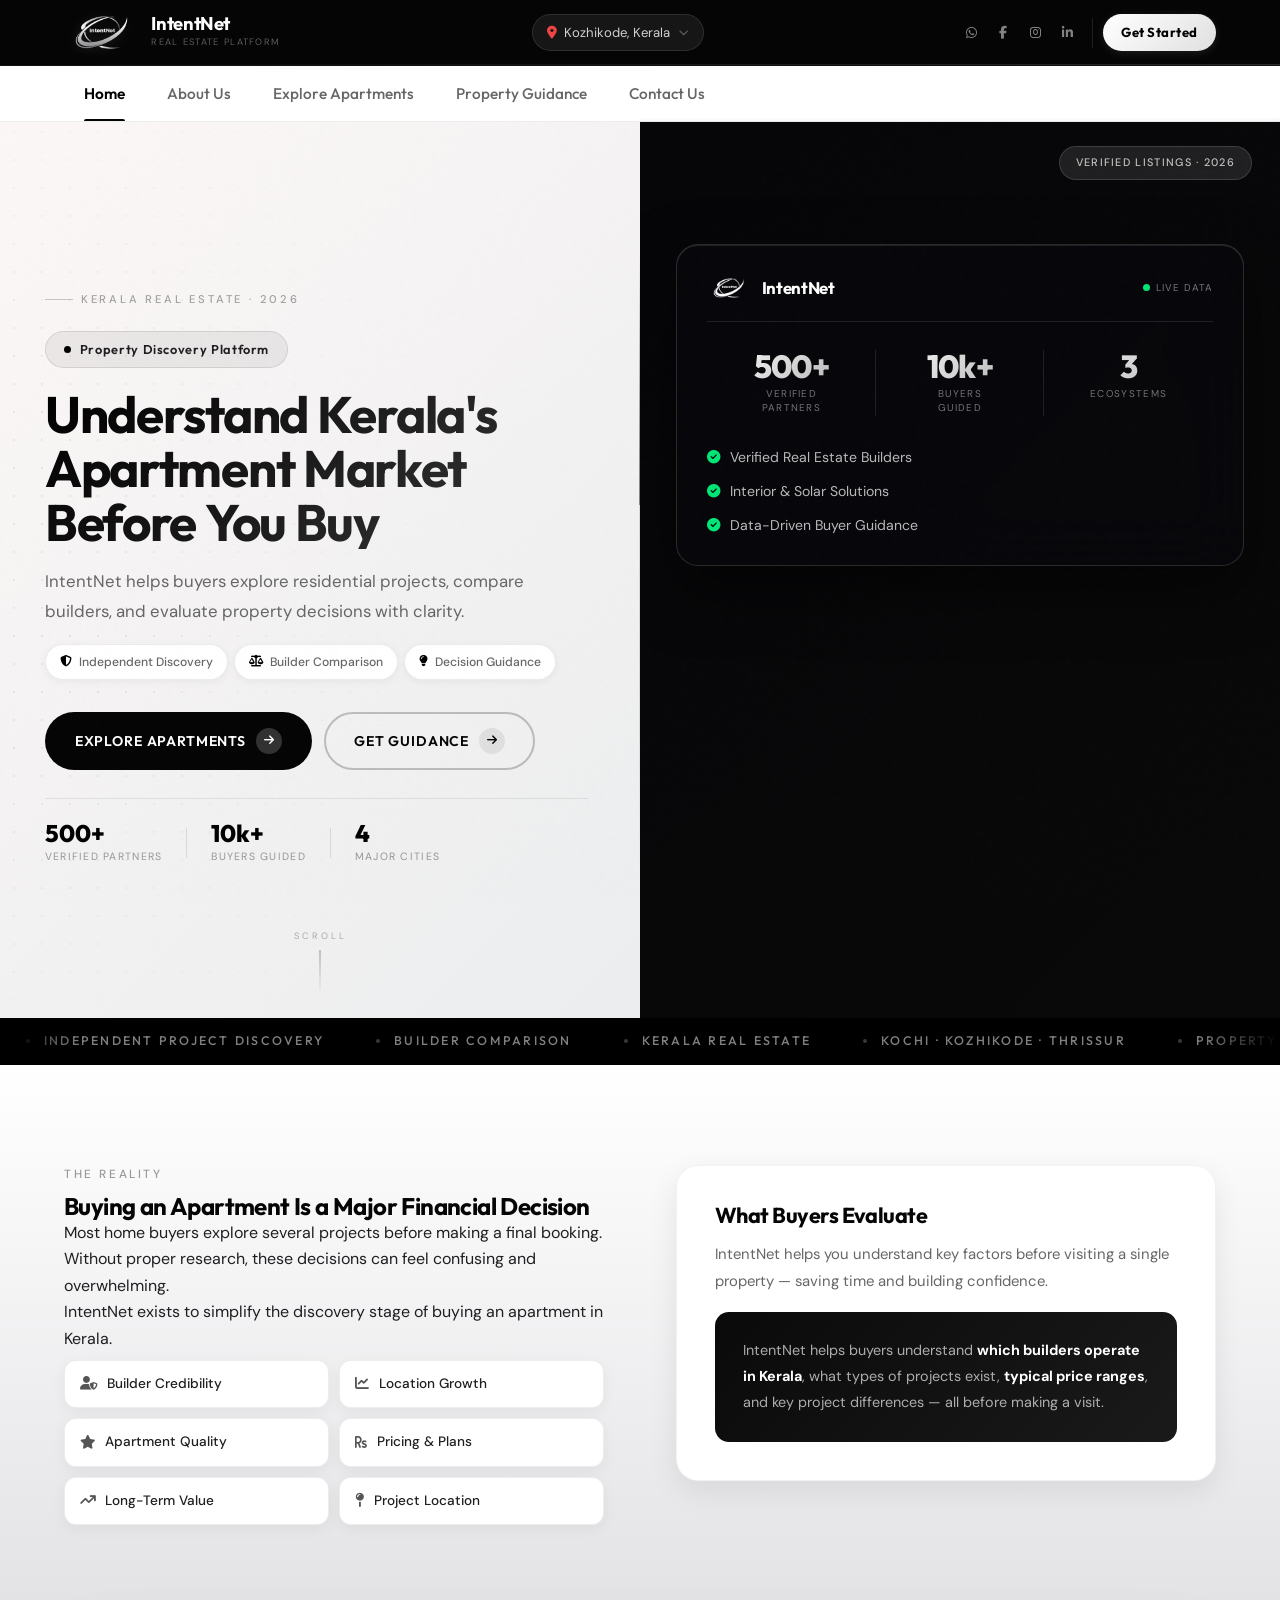
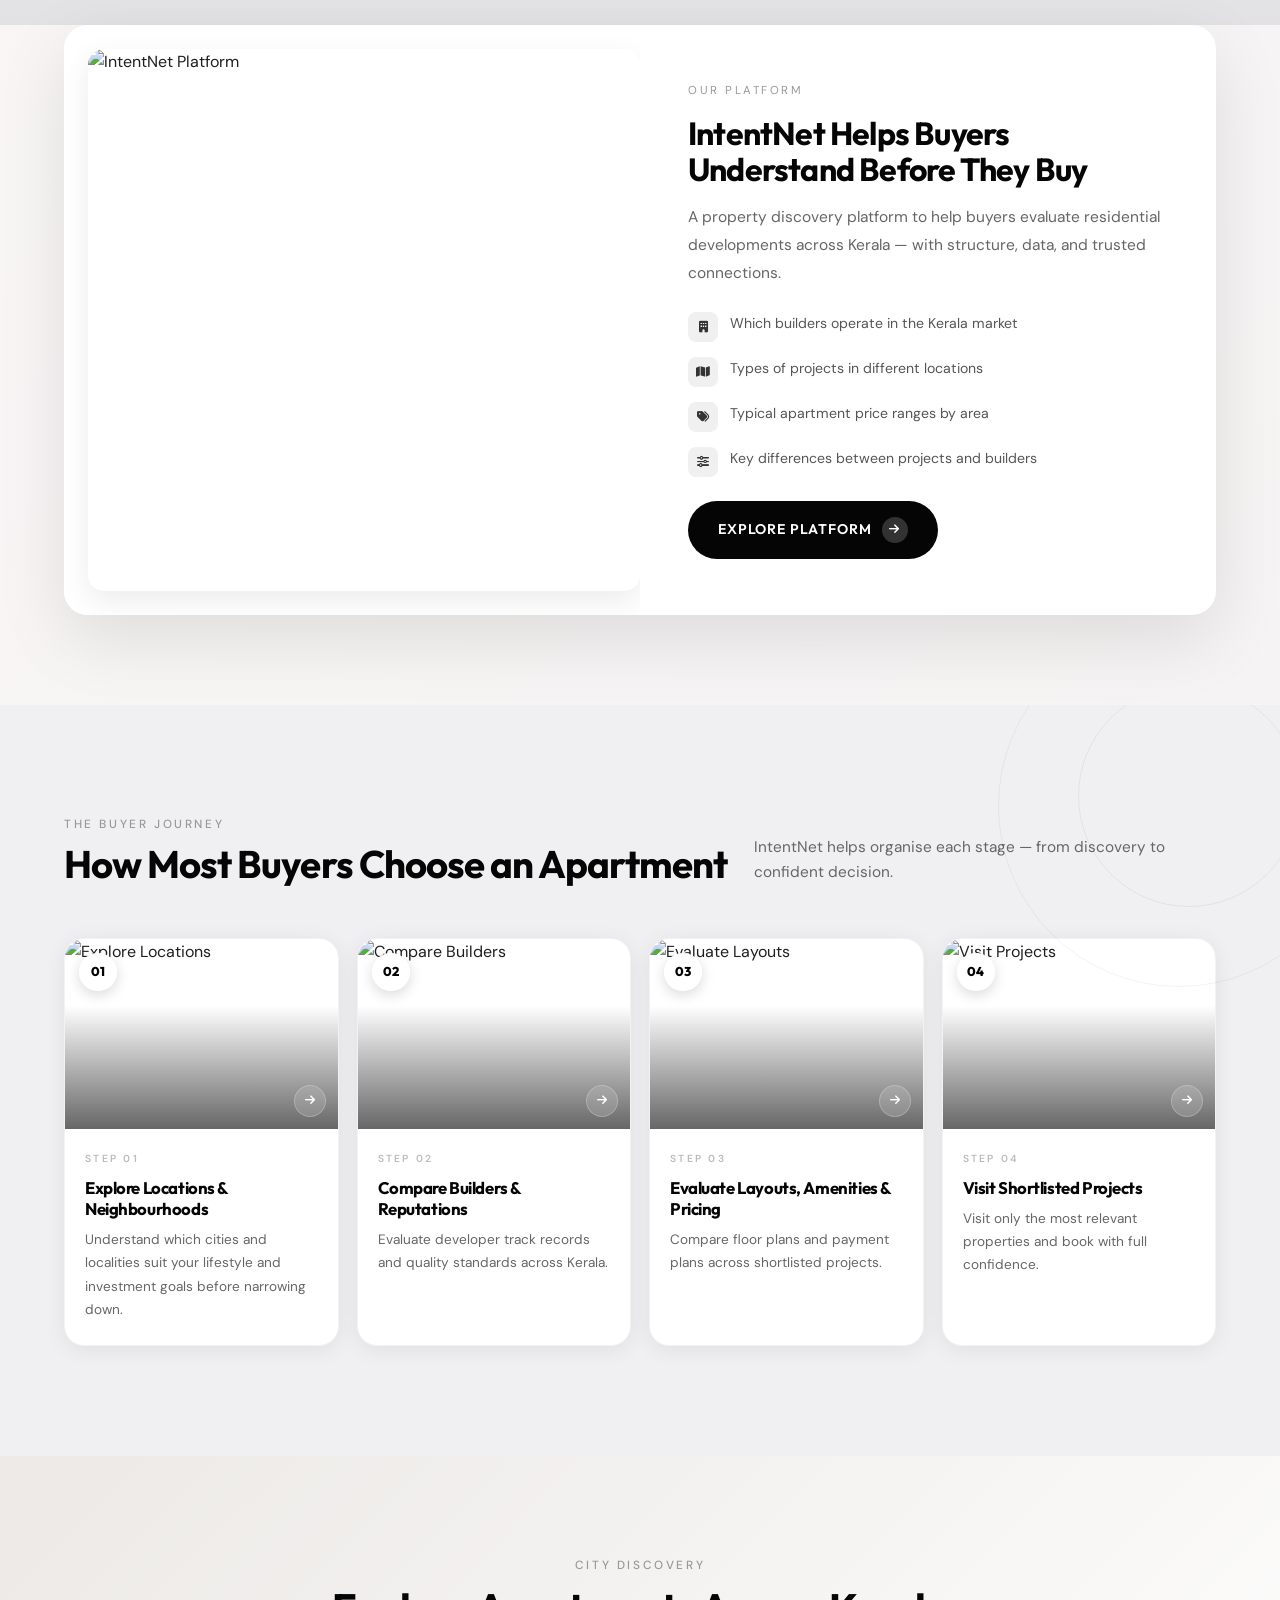
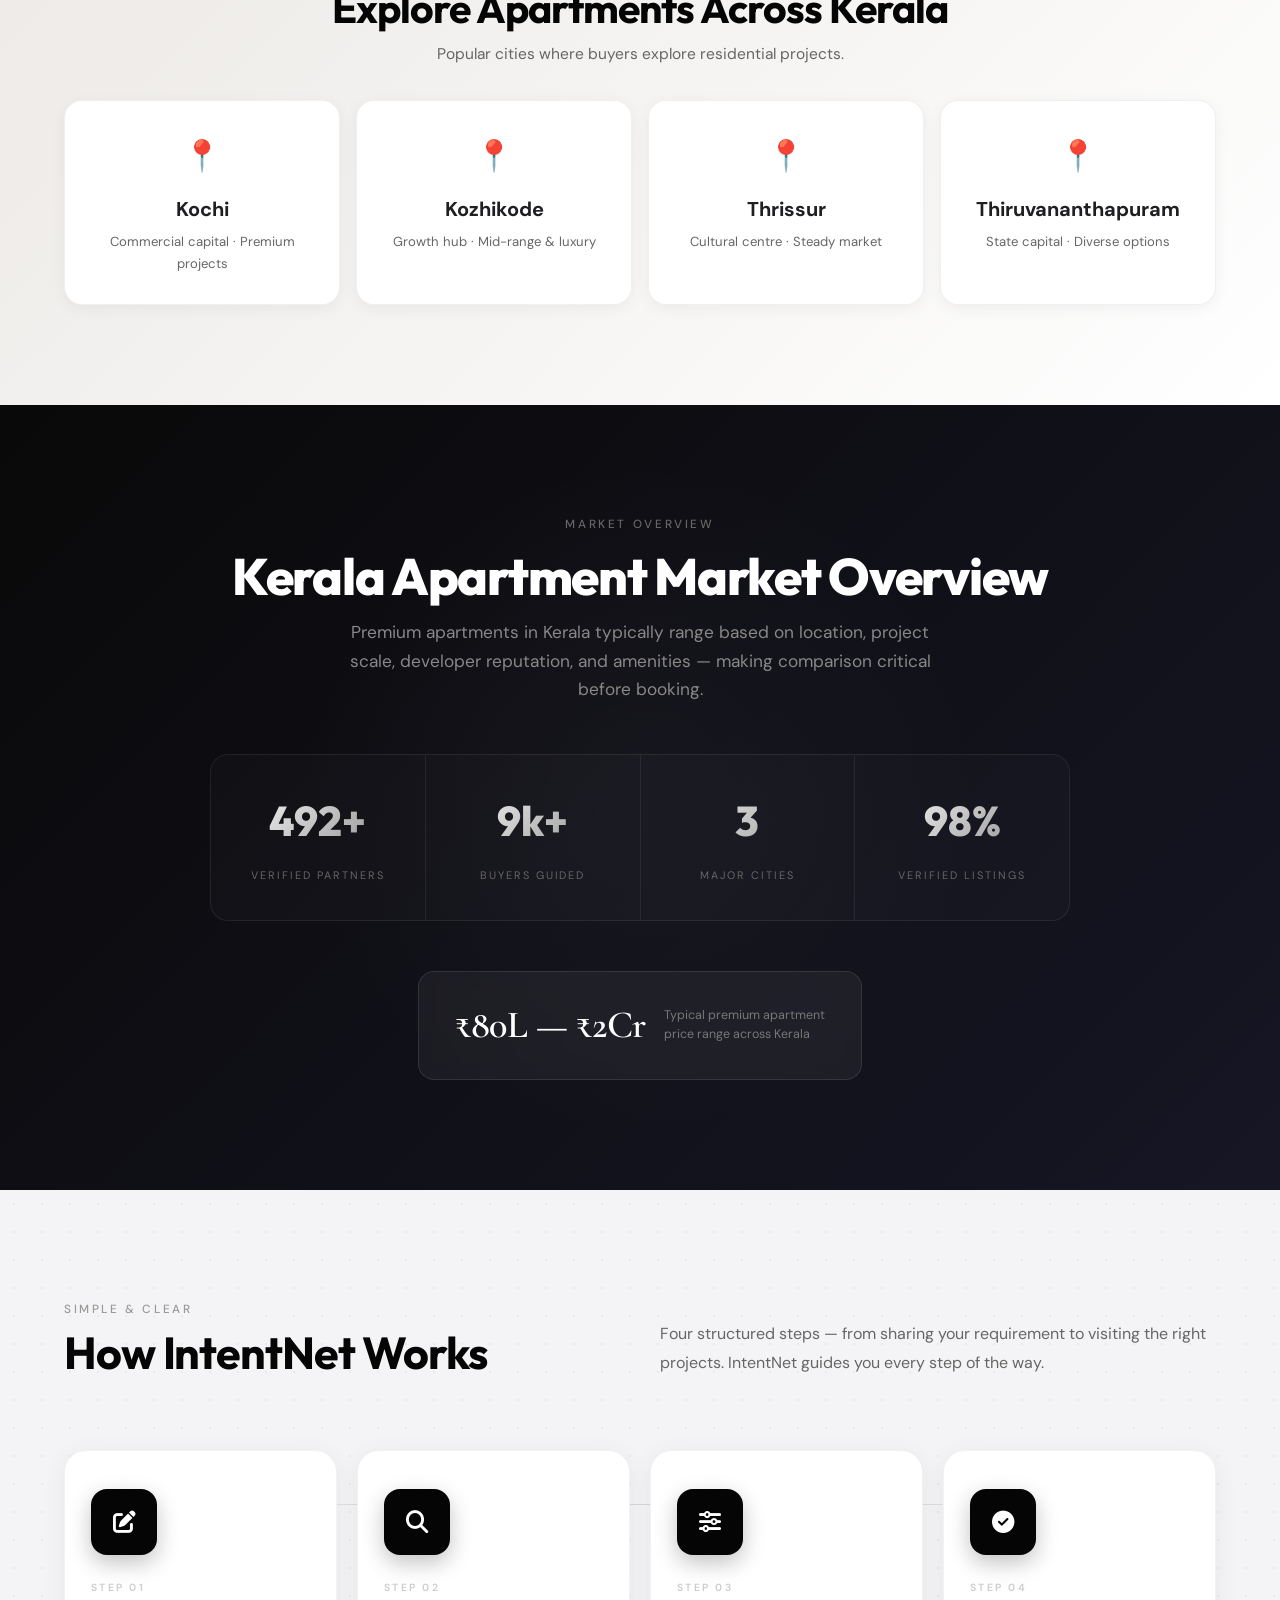
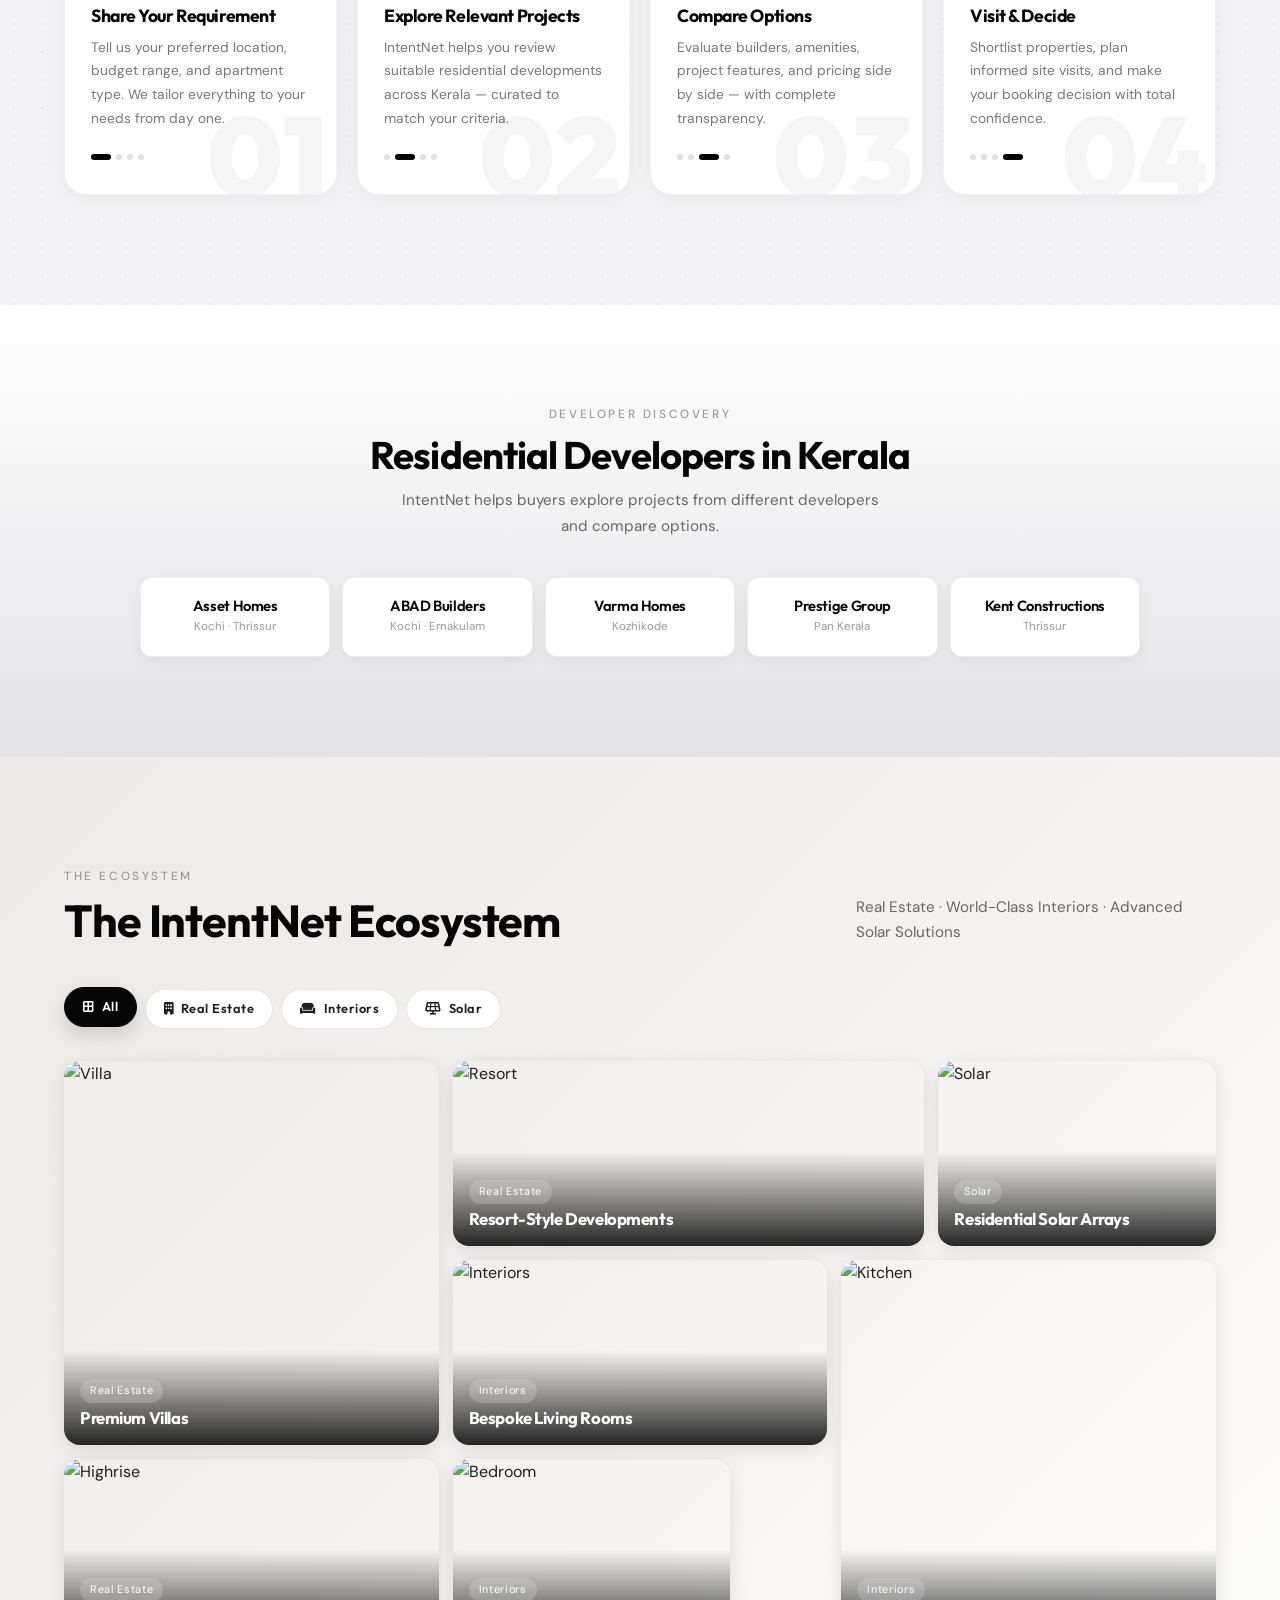
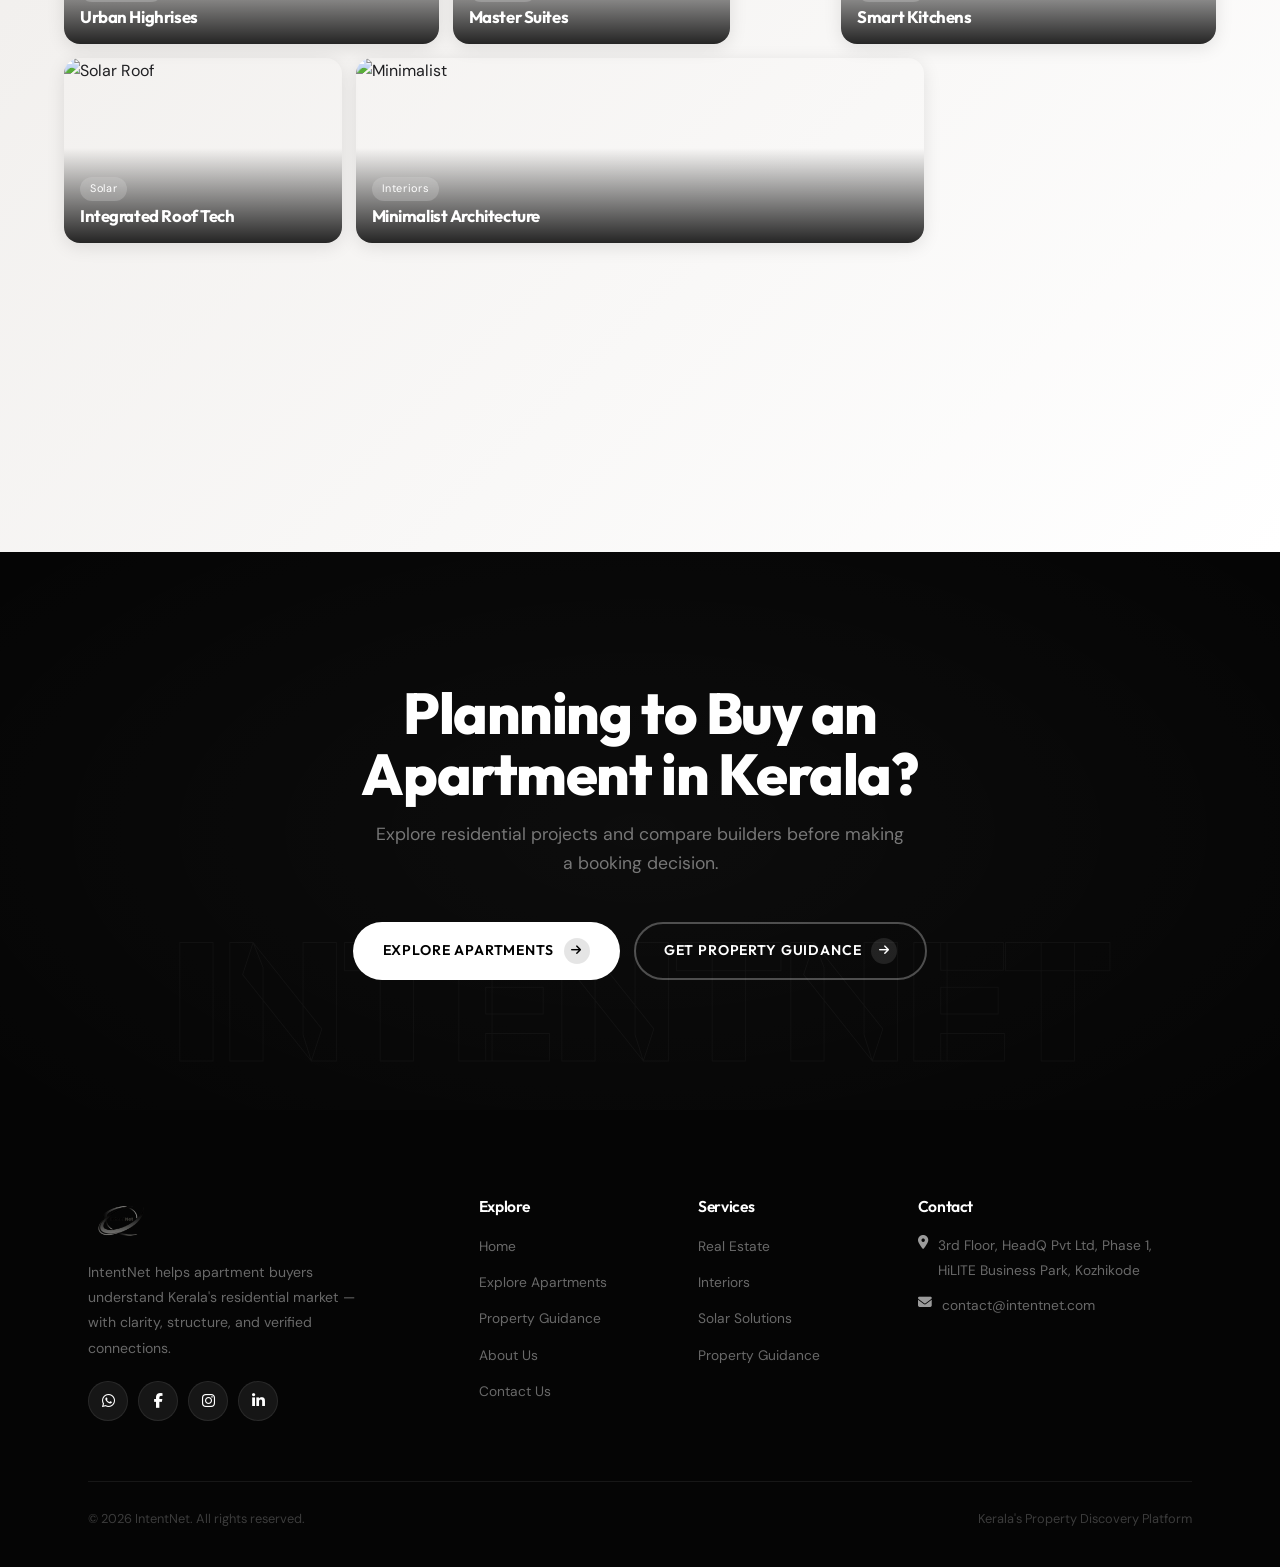
==== commit 87ad8c86: "test card bg" ====
--- a/index.html
+++ b/index.html
@@ -337,7 +337,7 @@
 
   <div class="jg">
     <!-- Card 1 — dark -->
-    <article class="jcard dark sg">
+    <article class="jcard sg">
       <div class="jmedia">
         <img src="https://images.unsplash.com/photo-1560518883-ce09059eeffa?auto=format&fit=crop&w=900&q=80"
              alt="Explore Locations">
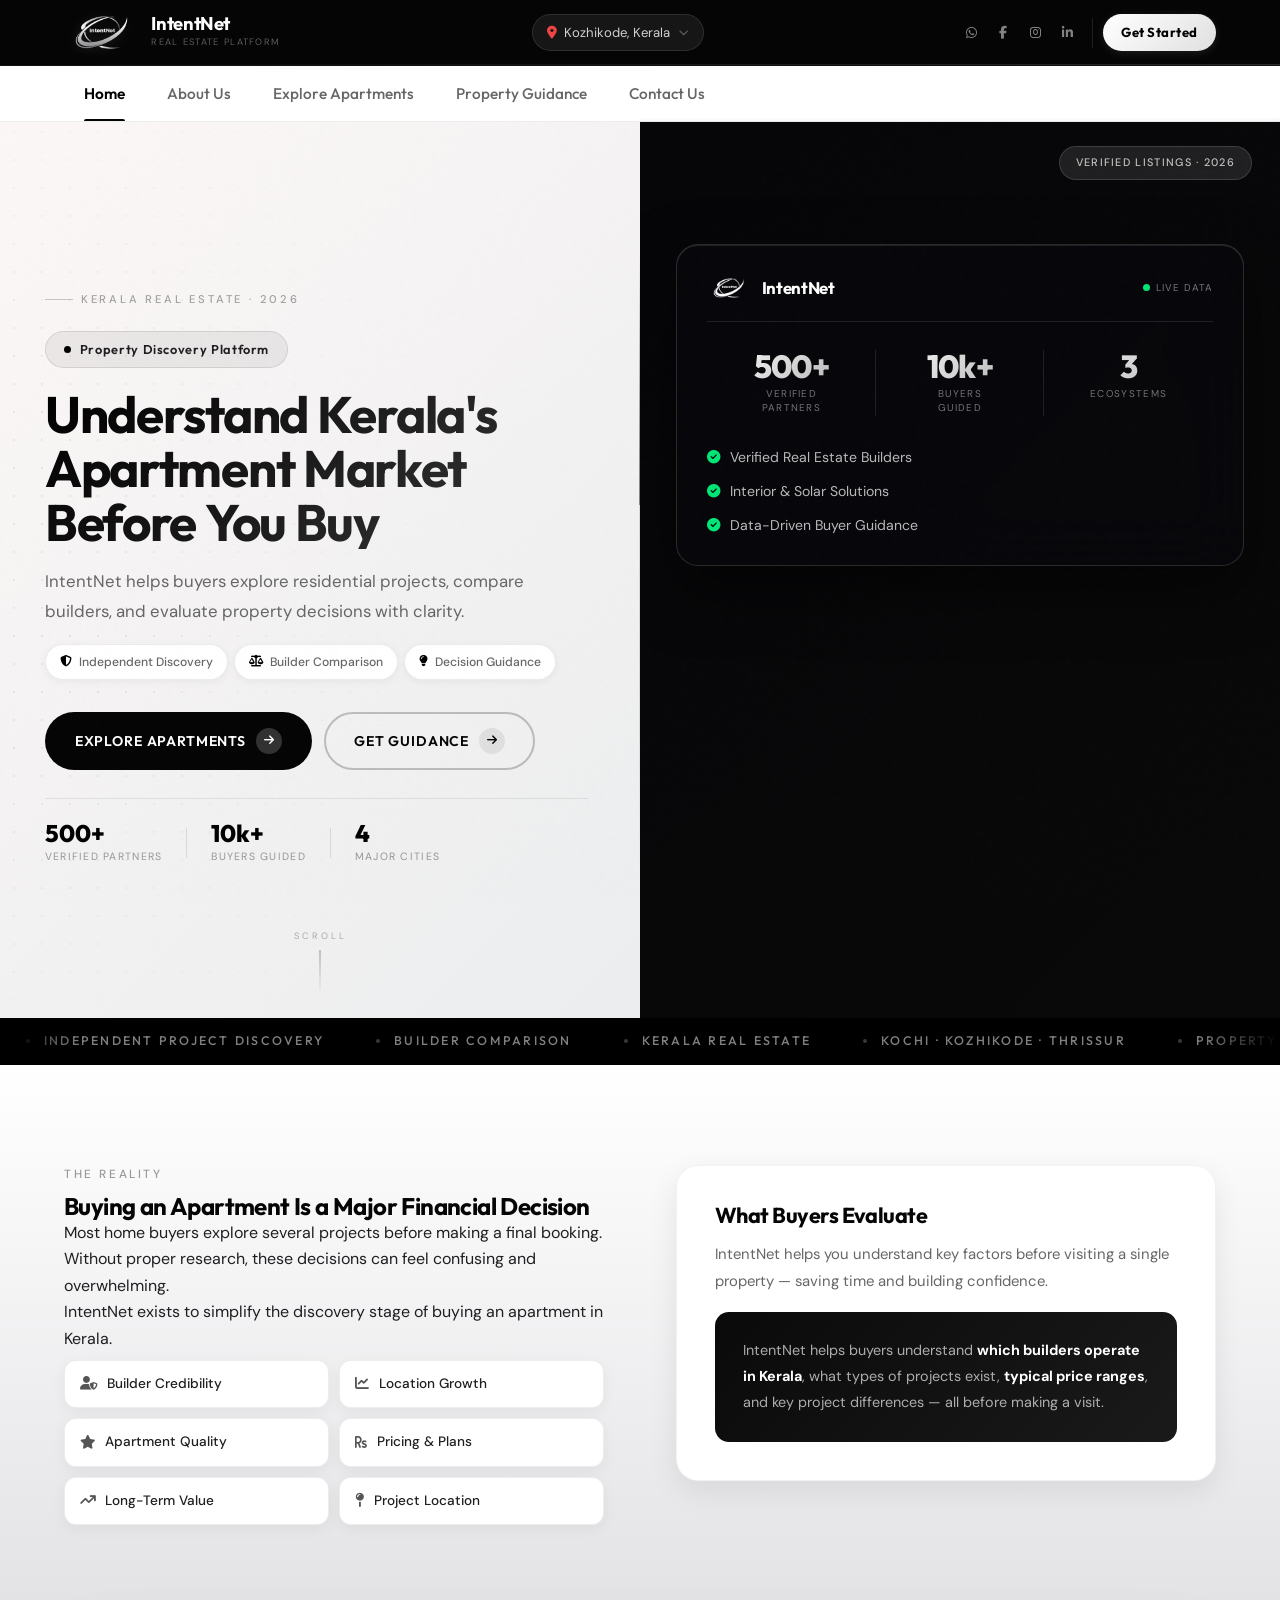
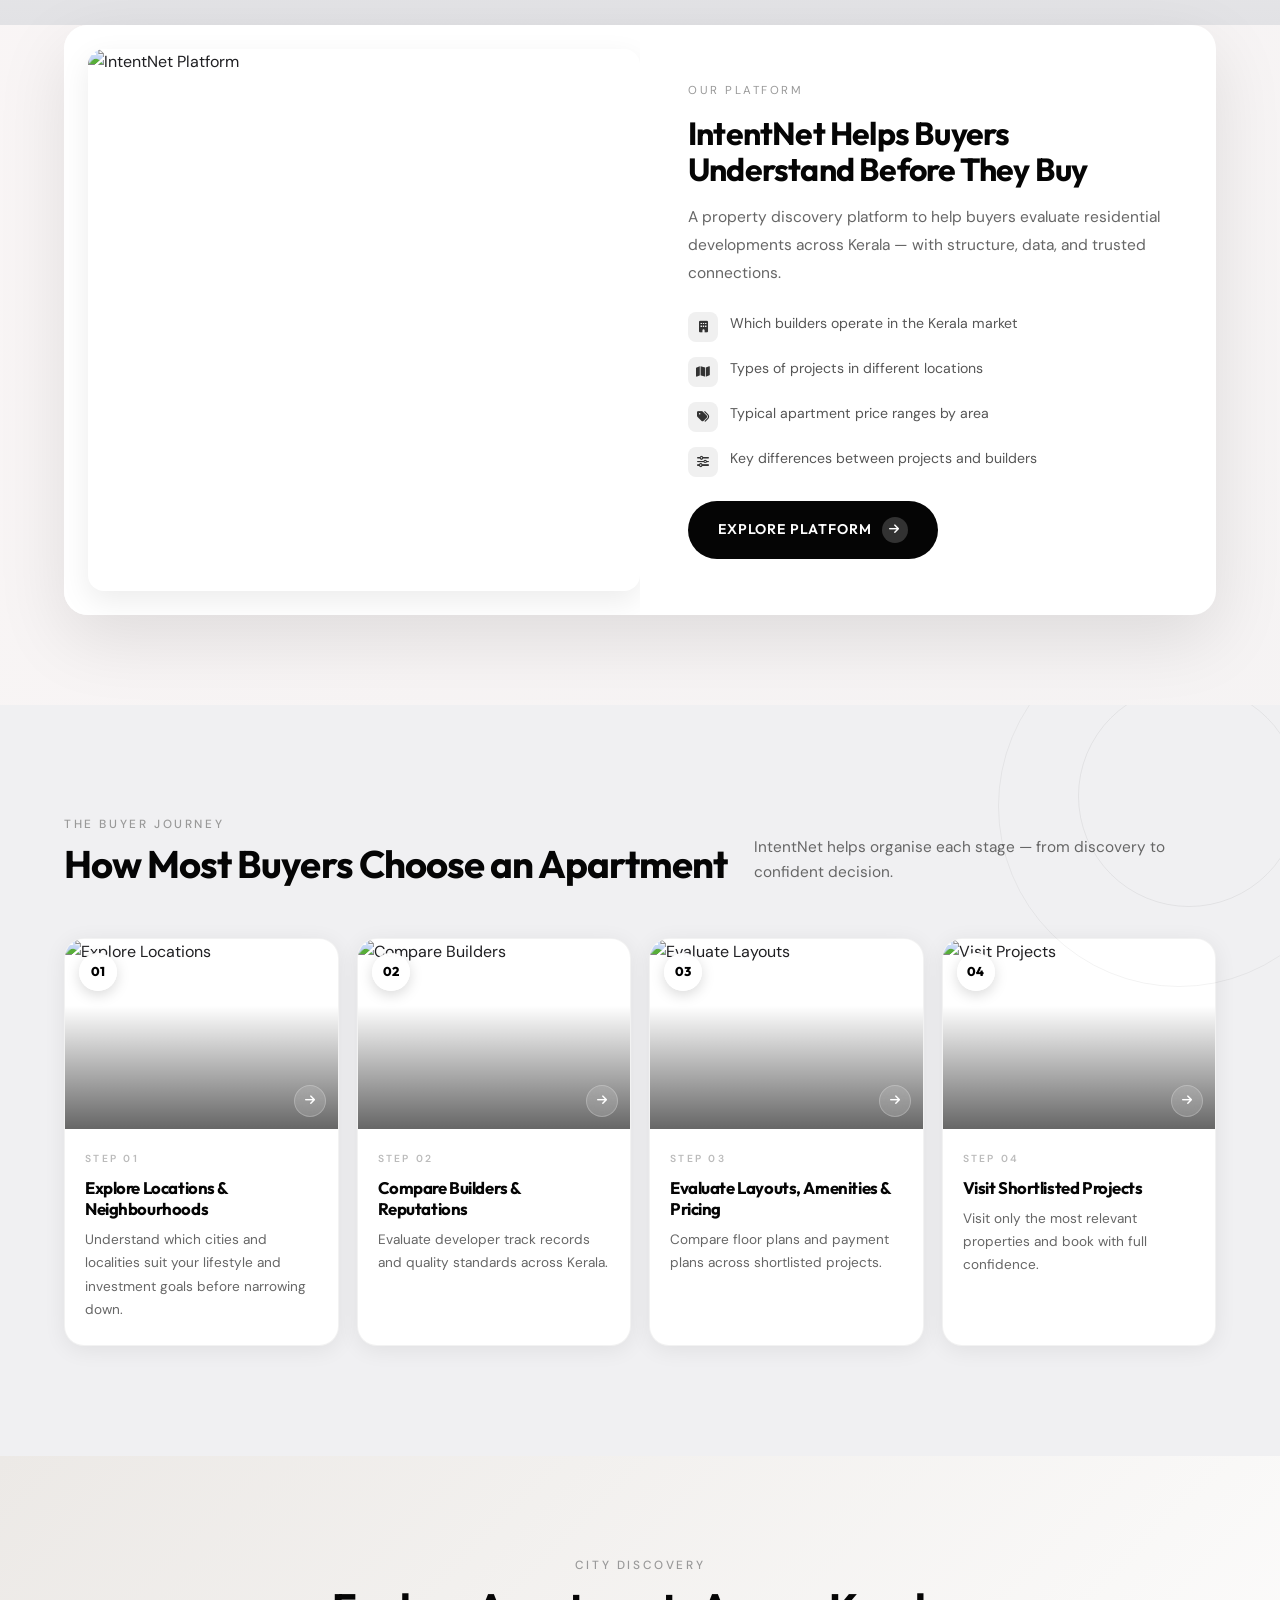
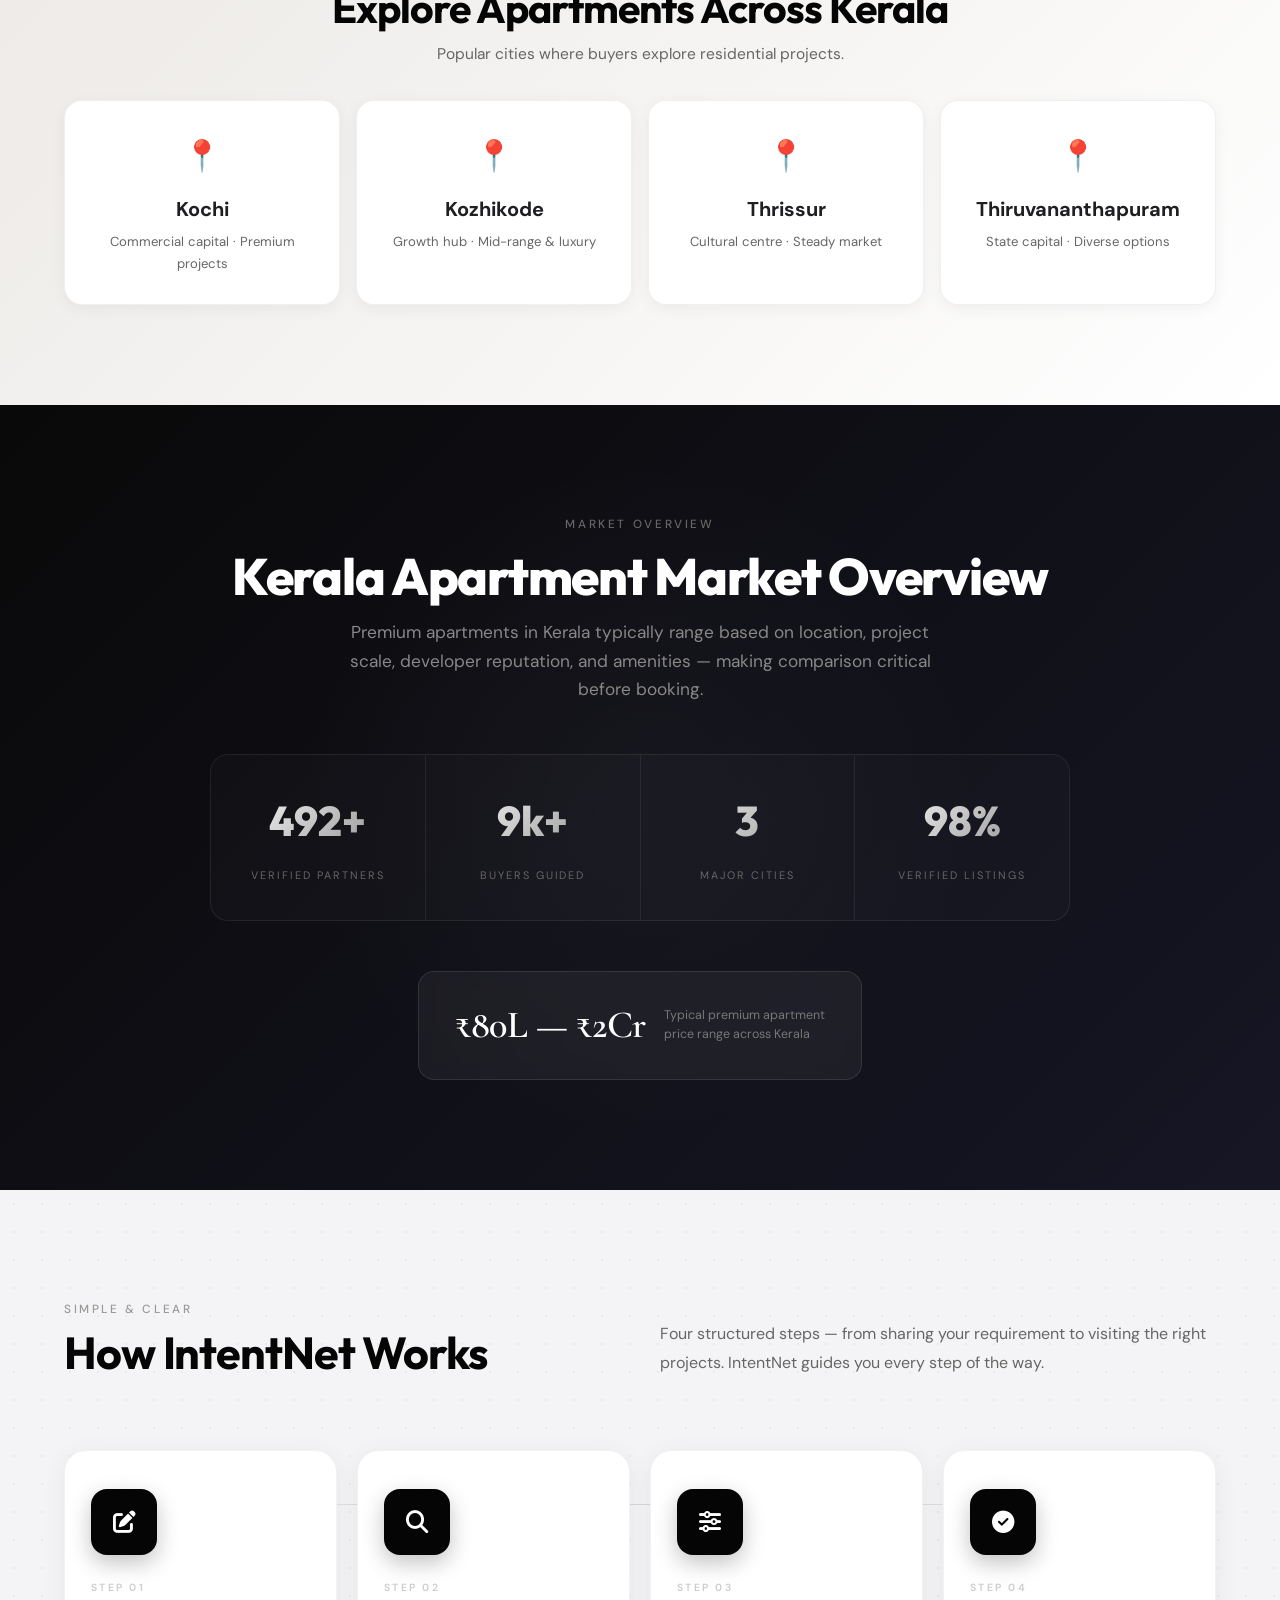
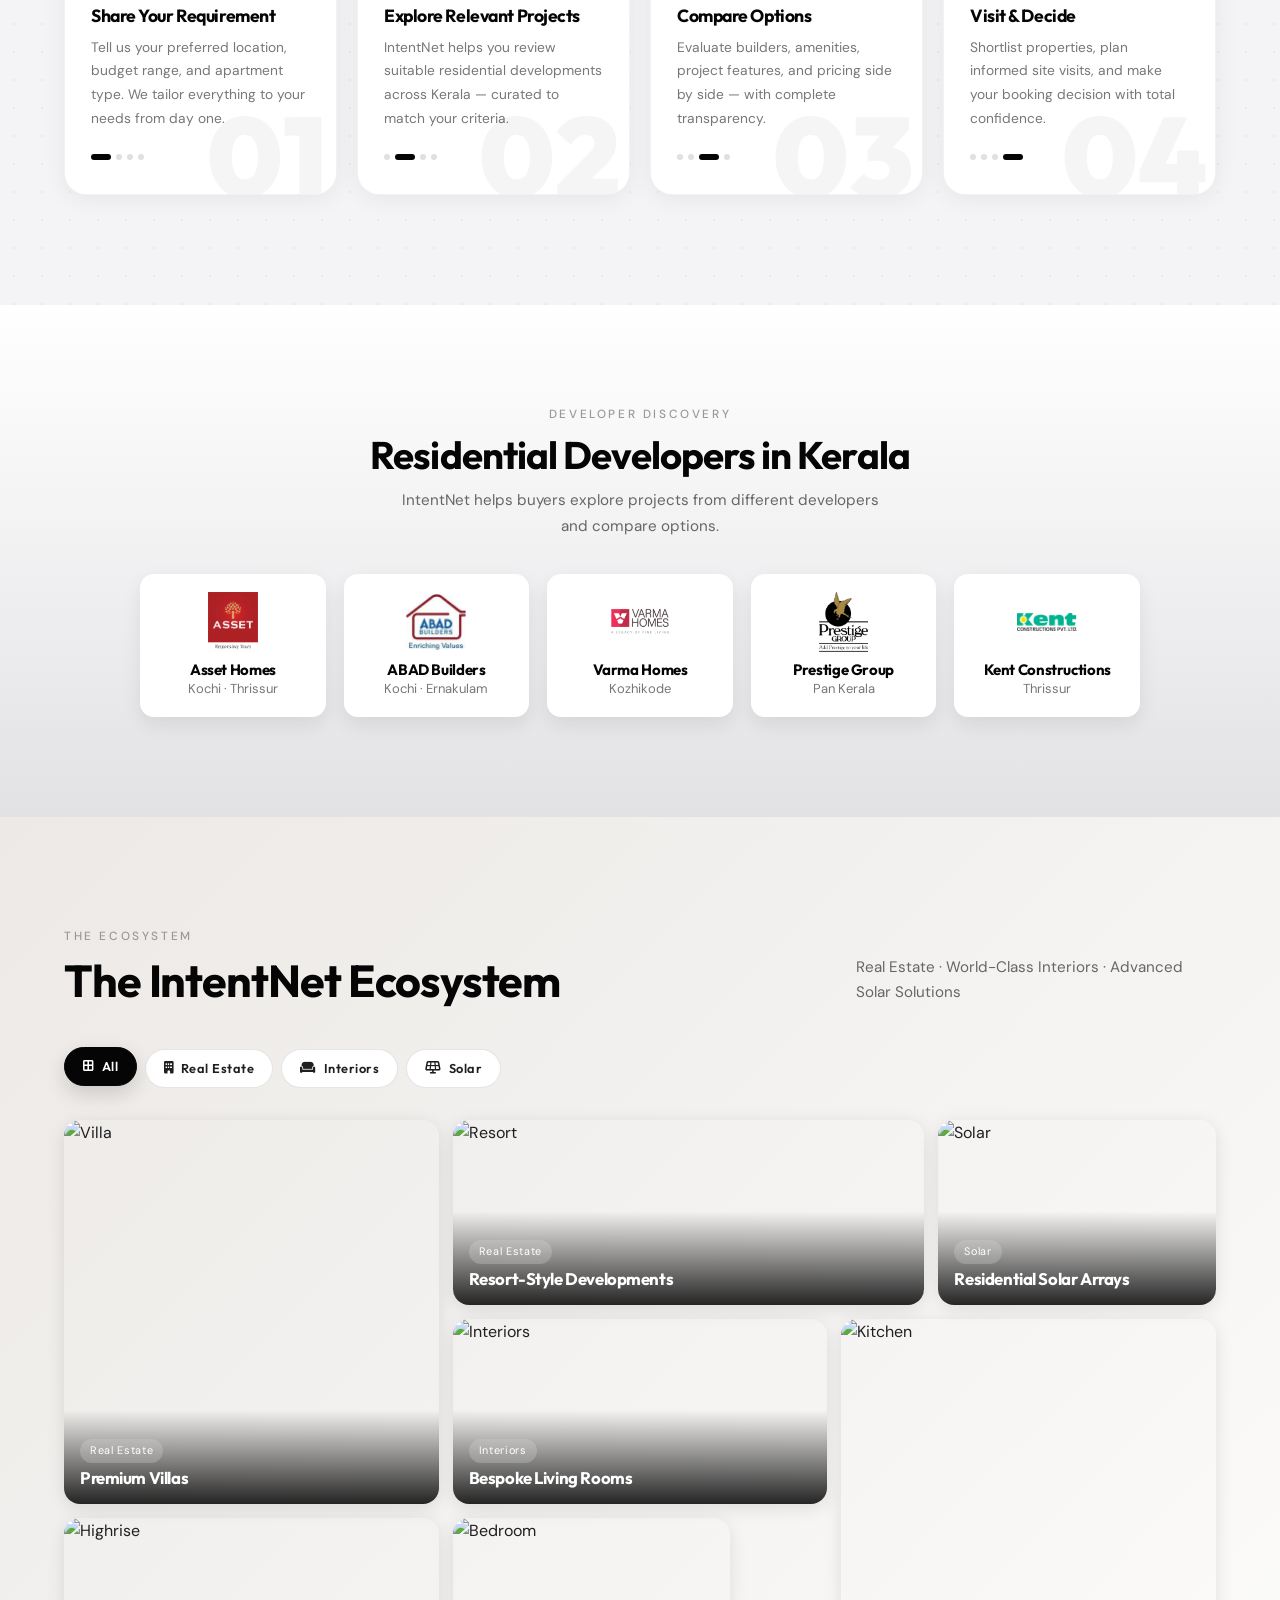
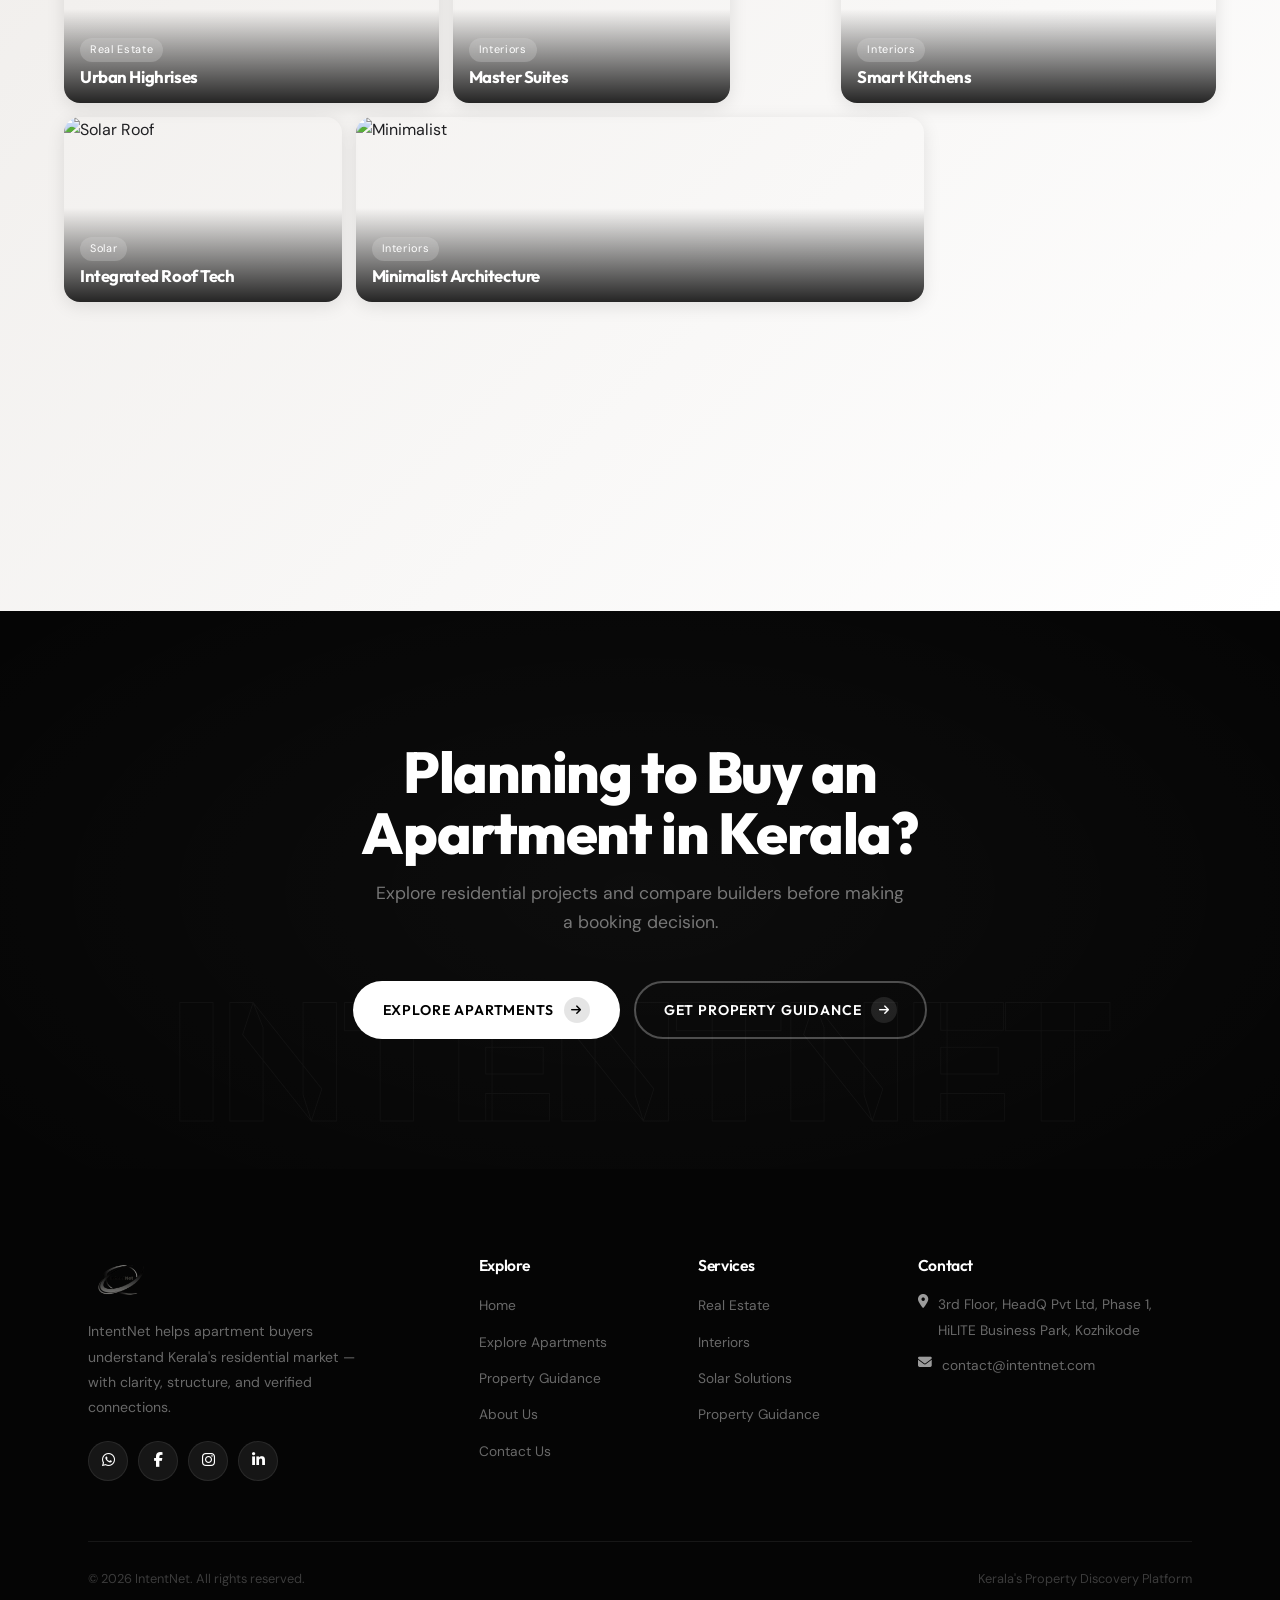
==== commit 07becc64: "partners" ====
--- a/index.html
+++ b/index.html
@@ -554,23 +554,87 @@
 <!-- ============================================================
      BUILDERS
      ============================================================ -->
+
 <section class="builders">
   <div class="container tc rv">
     <span class="kicker">Developer Discovery</span>
+
     <h2 style="font-size:clamp(1.8rem,3vw,2.7rem);margin-top:10px;">
       Residential Developers in Kerala
     </h2>
+
     <p style="color:var(--tm);max-width:480px;margin:12px auto 0;font-size:.95rem;">
       IntentNet helps buyers explore projects from different developers
       and compare options.
     </p>
   </div>
-  <div class="bld-g">
-    <div class="bpill sg"><h4>Asset Homes</h4><span>Kochi · Thrissur</span></div>
-    <div class="bpill sg"><h4>ABAD Builders</h4><span>Kochi · Ernakulam</span></div>
-    <div class="bpill sg"><h4>Varma Homes</h4><span>Kozhikode</span></div>
-    <div class="bpill sg"><h4>Prestige Group</h4><span>Pan Kerala</span></div>
-    <div class="bpill sg"><h4>Kent Constructions</h4><span>Thrissur</span></div>
+
+  <!-- Cards Row -->
+  <div class="bld-g"
+       style="display:flex;flex-wrap:nowrap;gap:18px;justify-content:center;
+       margin-top:35px;">
+
+    <!-- Card -->
+    <div style="background:#fff;border-radius:14px;padding:18px;
+         flex:1;max-width:200px;min-width:150px;
+         display:flex;flex-direction:column;align-items:center;justify-content:center;
+         box-shadow:0 8px 20px rgba(0,0,0,0.08);">
+
+      <img src="assets/logo/assets.webp"
+           style="width:60px;height:60px;object-fit:contain;margin-bottom:10px;">
+
+      <h4 style="margin:0;font-size:15px;">Asset Homes</h4>
+      <span style="color:#777;font-size:13px;">Kochi · Thrissur</span>
+    </div>
+
+    <div style="background:#fff;border-radius:14px;padding:18px;
+         flex:1;max-width:200px;min-width:150px;
+         display:flex;flex-direction:column;align-items:center;justify-content:center;
+         box-shadow:0 8px 20px rgba(0,0,0,0.08);">
+
+      <img src="assets/logo/abad.webp"
+           style="width:60px;height:60px;object-fit:contain;margin-bottom:10px;">
+
+      <h4 style="margin:0;font-size:15px;">ABAD Builders</h4>
+      <span style="color:#777;font-size:13px;">Kochi · Ernakulam</span>
+    </div>
+
+    <div style="background:#fff;border-radius:14px;padding:18px;
+         flex:1;max-width:200px;min-width:150px;
+         display:flex;flex-direction:column;align-items:center;justify-content:center;
+         box-shadow:0 8px 20px rgba(0,0,0,0.08);">
+
+      <img src="assets/logo/varma.webp"
+           style="width:60px;height:60px;object-fit:contain;margin-bottom:10px;">
+
+      <h4 style="margin:0;font-size:15px;">Varma Homes</h4>
+      <span style="color:#777;font-size:13px;">Kozhikode</span>
+    </div>
+
+    <div style="background:#fff;border-radius:14px;padding:18px;
+         flex:1;max-width:200px;min-width:150px;
+         display:flex;flex-direction:column;align-items:center;justify-content:center;
+         box-shadow:0 8px 20px rgba(0,0,0,0.08);">
+
+      <img src="assets/logo/prestige.webp"
+           style="width:60px;height:60px;object-fit:contain;margin-bottom:10px;">
+
+      <h4 style="margin:0;font-size:15px;">Prestige Group</h4>
+      <span style="color:#777;font-size:13px;">Pan Kerala</span>
+    </div>
+
+    <div style="background:#fff;border-radius:14px;padding:18px;
+         flex:1;max-width:200px;min-width:150px;
+         display:flex;flex-direction:column;align-items:center;justify-content:center;
+         box-shadow:0 8px 20px rgba(0,0,0,0.08);">
+
+      <img src="assets/logo/kenthomes.webp"
+           style="width:60px;height:60px;object-fit:contain;margin-bottom:10px;">
+
+      <h4 style="margin:0;font-size:15px;">Kent Constructions</h4>
+      <span style="color:#777;font-size:13px;">Thrissur</span>
+    </div>
+
   </div>
 </section>
 
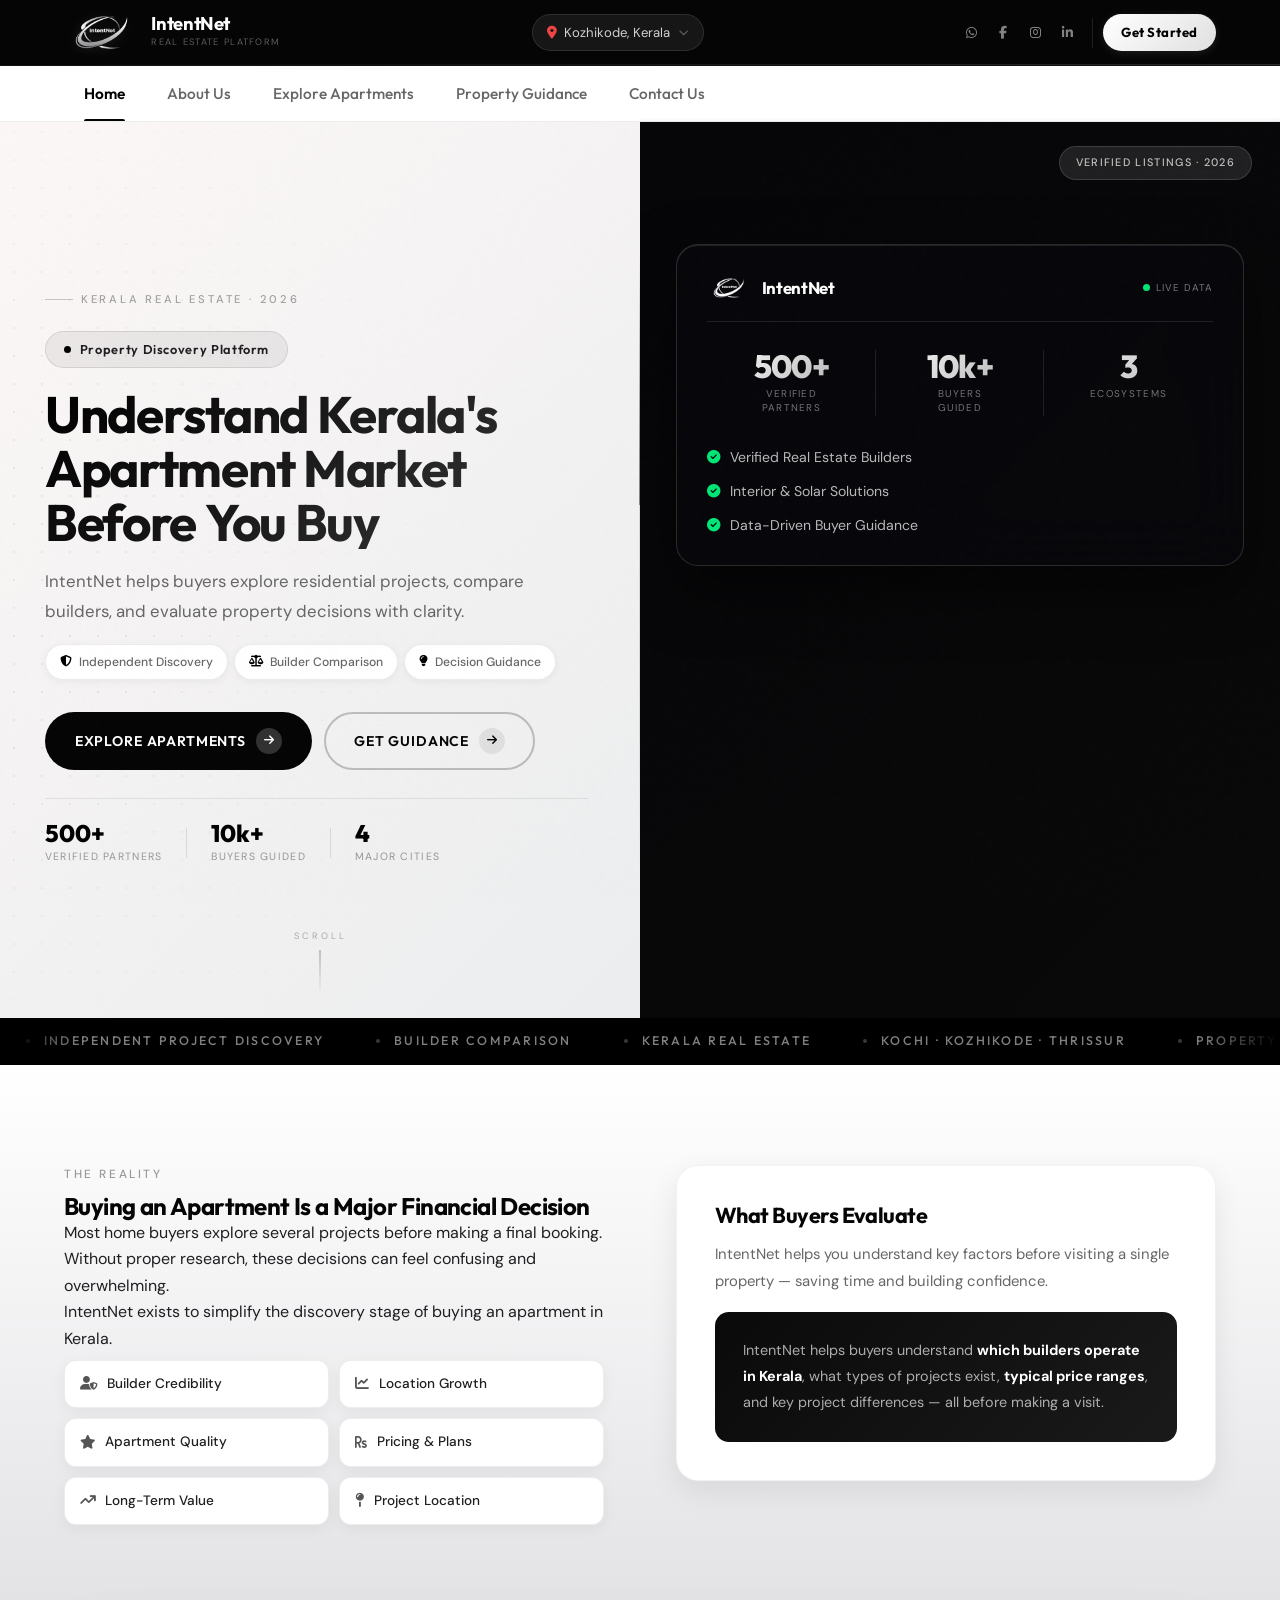
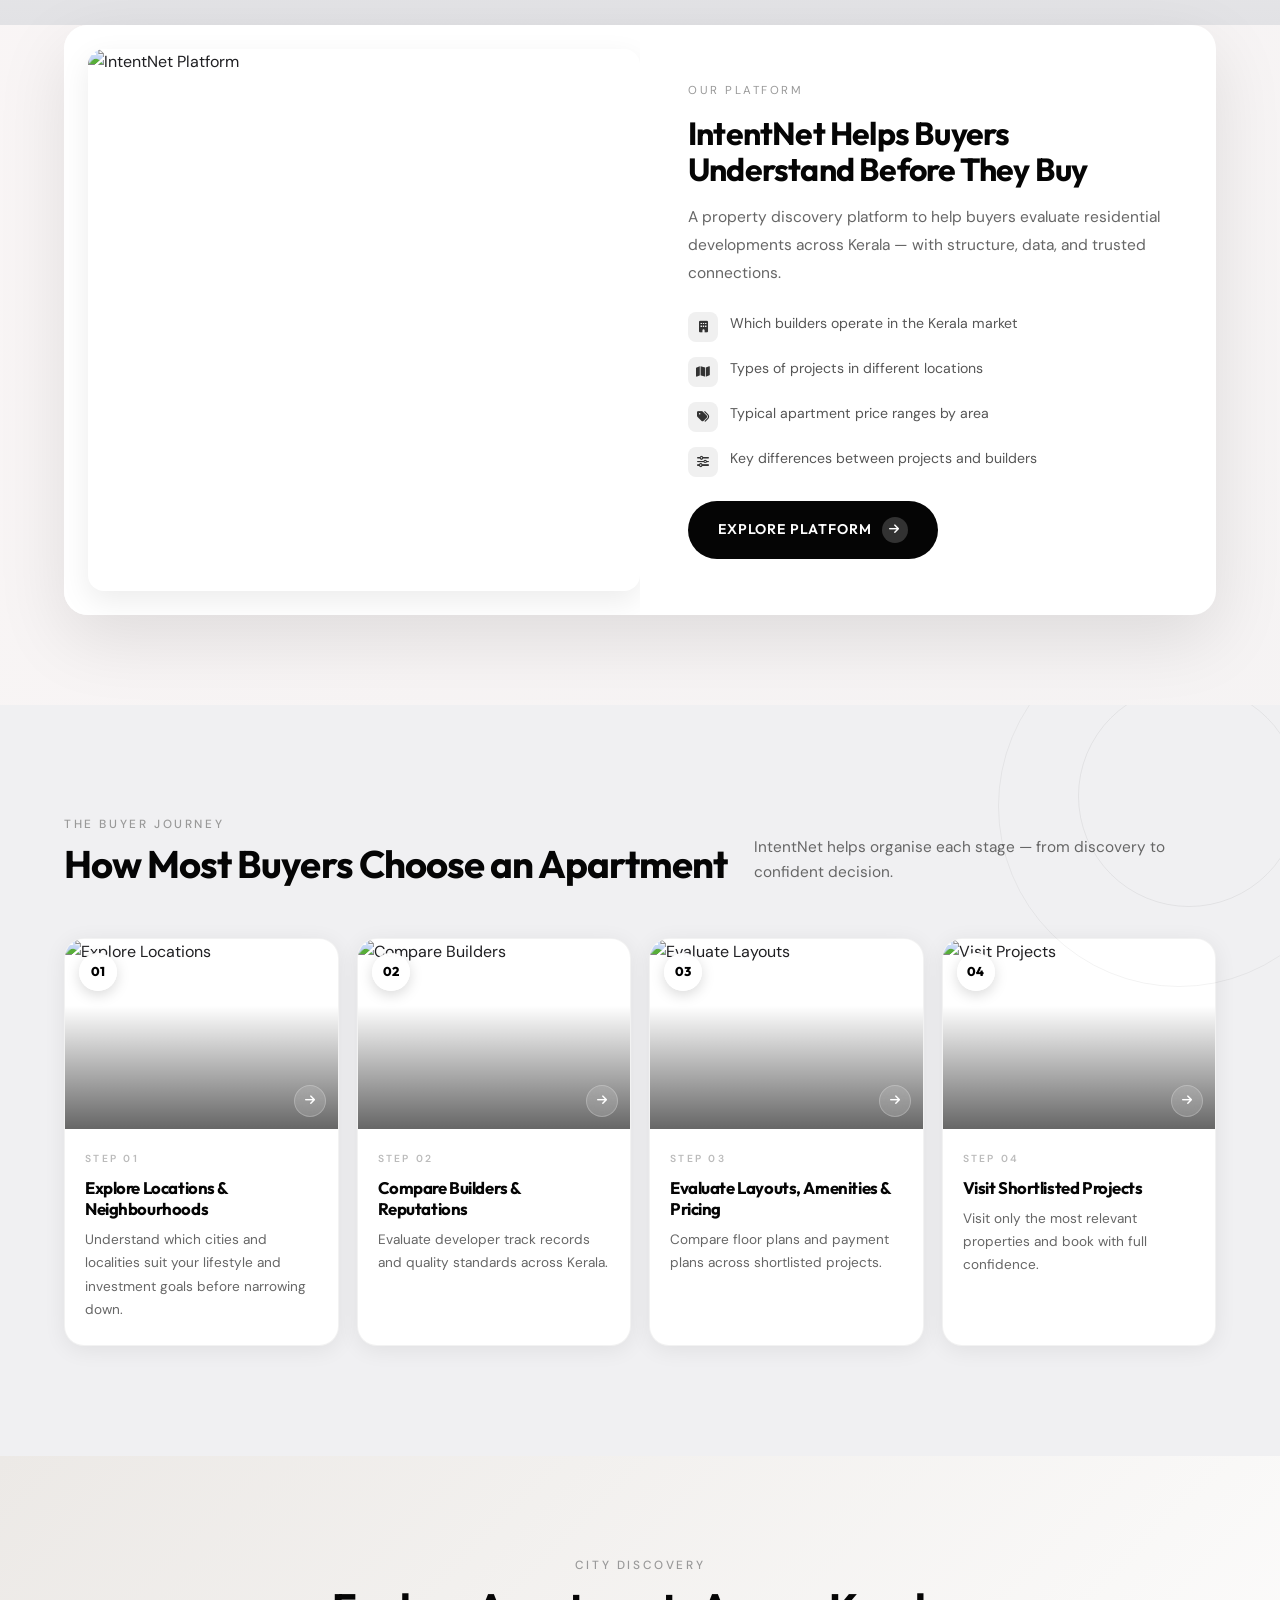
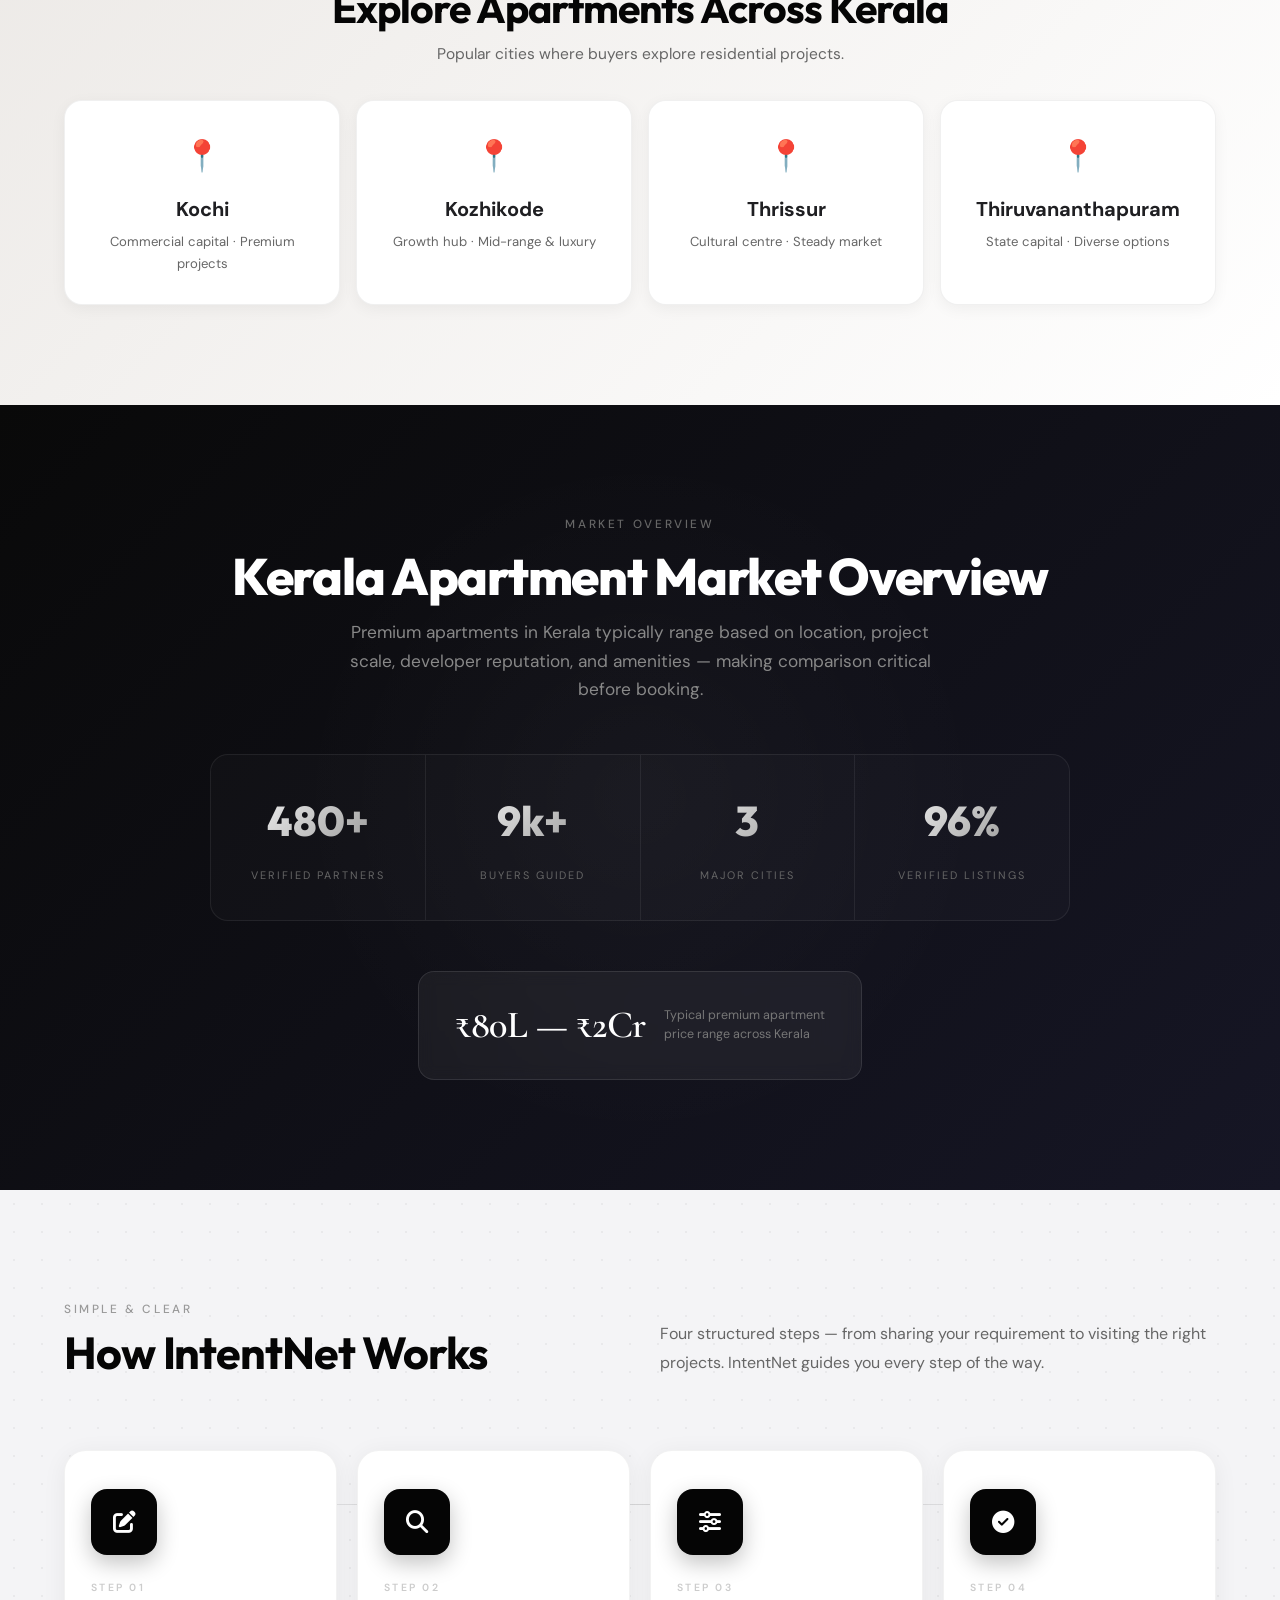
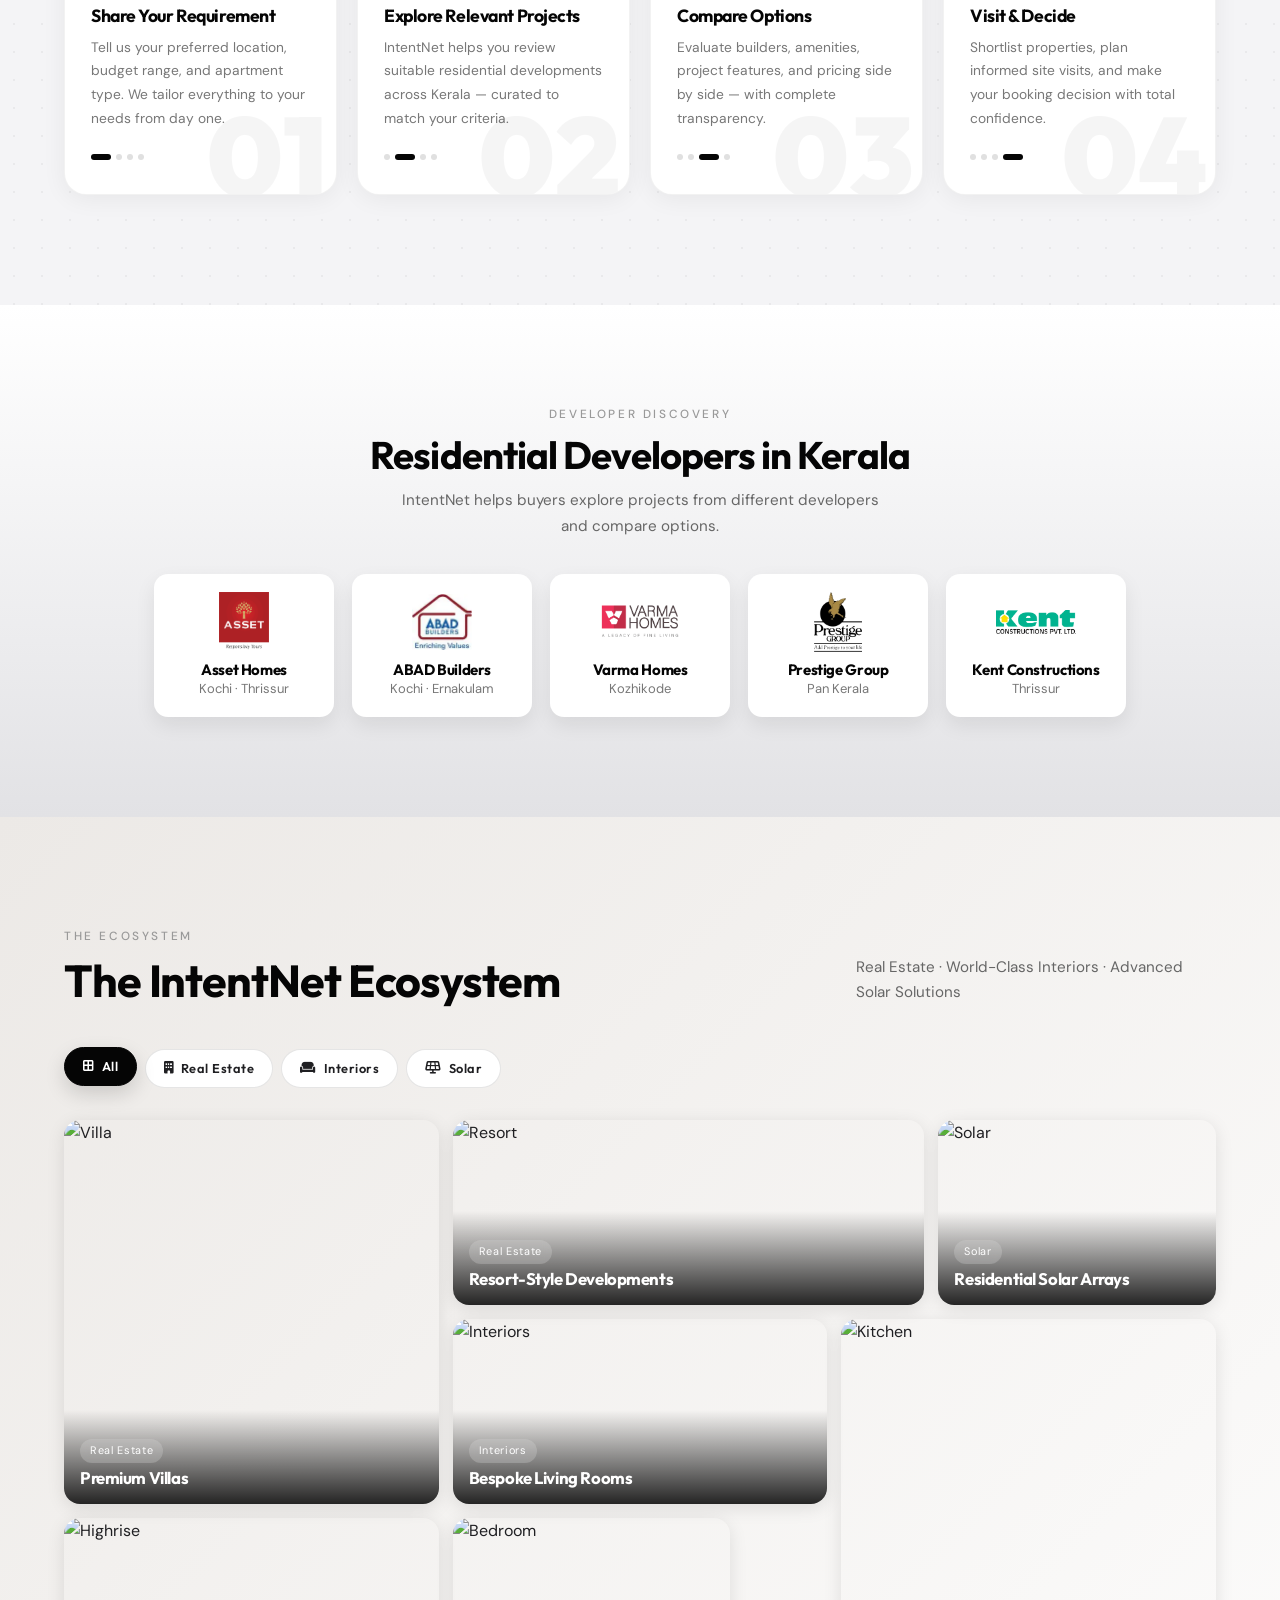
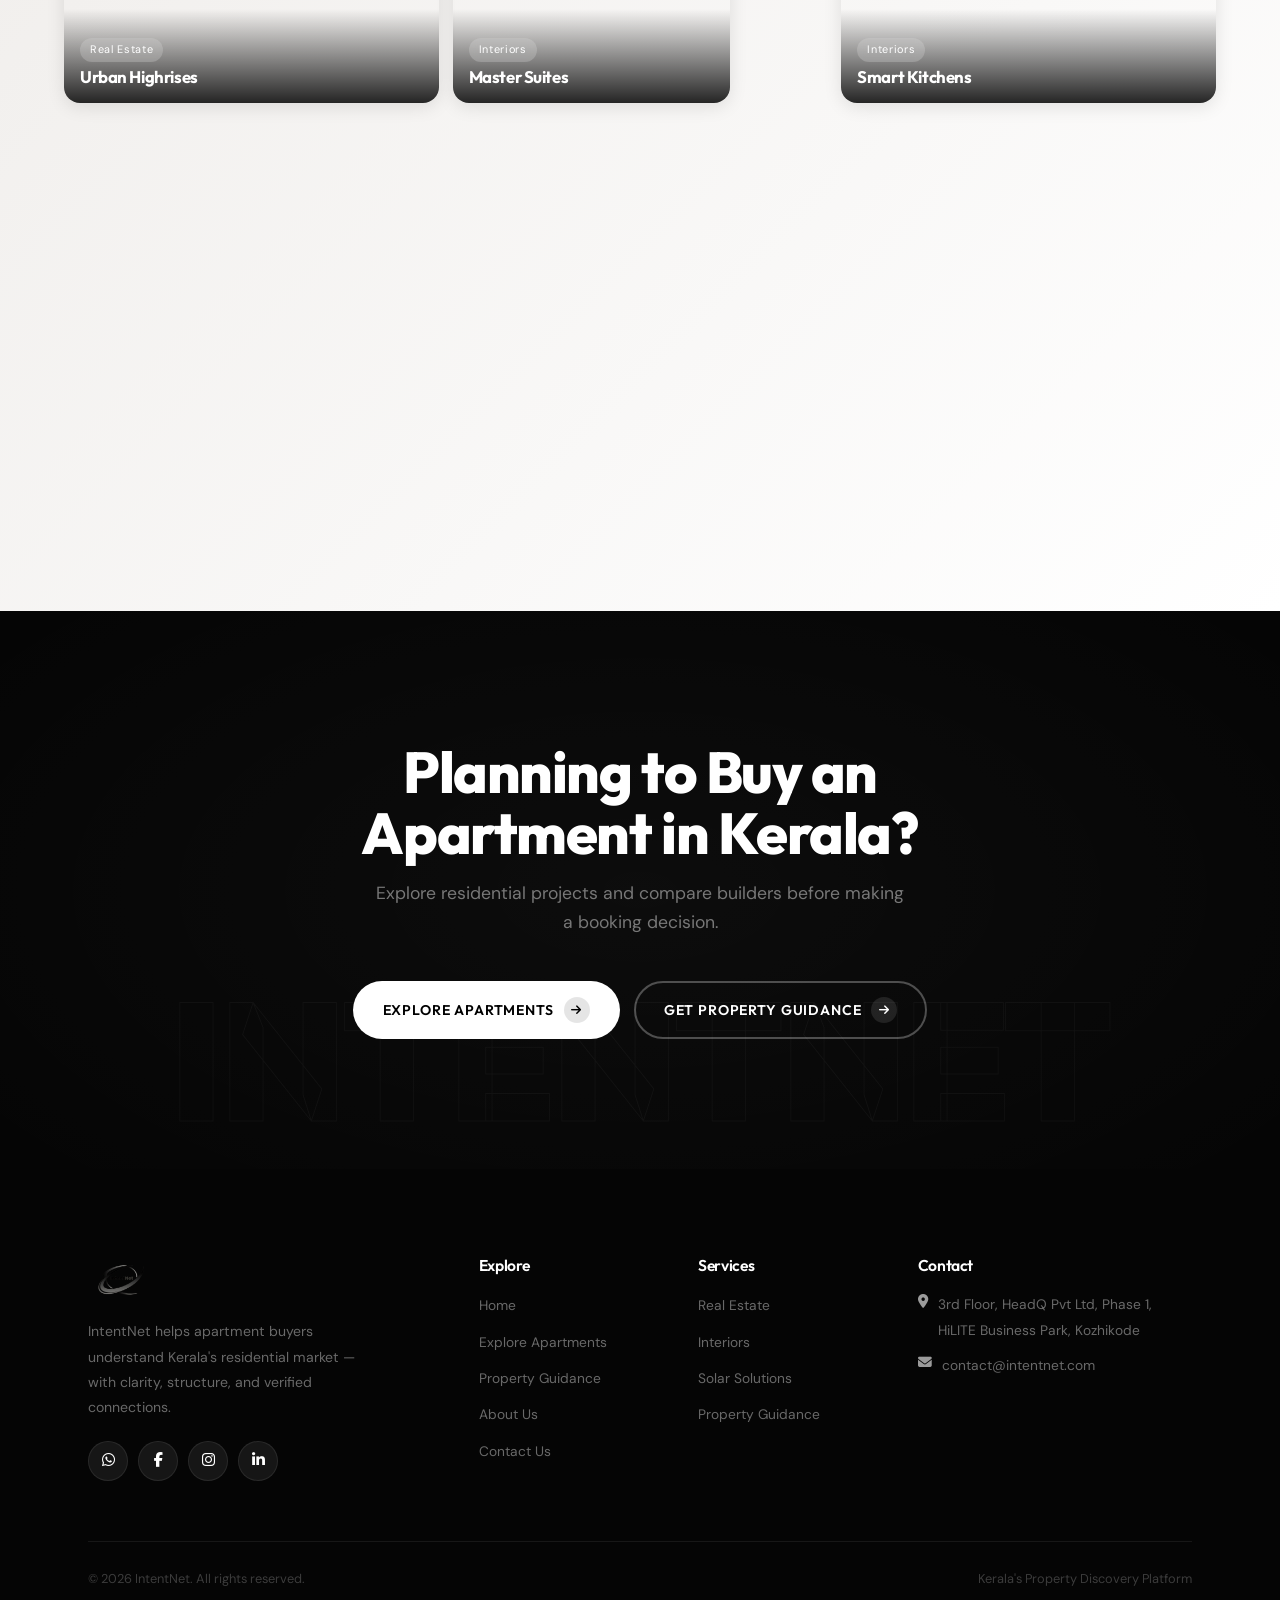
==== commit 3380b9b1: "partners responsive" ====
--- a/index.html
+++ b/index.html
@@ -571,12 +571,12 @@
 
   <!-- Cards Row -->
   <div class="bld-g"
-       style="display:flex;flex-wrap:nowrap;gap:18px;justify-content:center;
+       style="display:flex;flex-wrap:wrap;gap:18px;justify-content:center;
        margin-top:35px;">
 
     <!-- Card -->
     <div style="background:#fff;border-radius:14px;padding:18px;
-         flex:1;max-width:200px;min-width:150px;
+         width:18%;min-width:150px;
          display:flex;flex-direction:column;align-items:center;justify-content:center;
          box-shadow:0 8px 20px rgba(0,0,0,0.08);">
 
@@ -588,7 +588,7 @@
     </div>
 
     <div style="background:#fff;border-radius:14px;padding:18px;
-         flex:1;max-width:200px;min-width:150px;
+         width:18%;min-width:150px;
          display:flex;flex-direction:column;align-items:center;justify-content:center;
          box-shadow:0 8px 20px rgba(0,0,0,0.08);">
 
@@ -600,19 +600,19 @@
     </div>
 
     <div style="background:#fff;border-radius:14px;padding:18px;
-         flex:1;max-width:200px;min-width:150px;
+         width:18%;min-width:150px;
          display:flex;flex-direction:column;align-items:center;justify-content:center;
          box-shadow:0 8px 20px rgba(0,0,0,0.08);">
 
       <img src="assets/logo/varma.webp"
-           style="width:60px;height:60px;object-fit:contain;margin-bottom:10px;">
+           style="width:80px;height:60px;object-fit:contain;margin-bottom:10px;">
 
       <h4 style="margin:0;font-size:15px;">Varma Homes</h4>
       <span style="color:#777;font-size:13px;">Kozhikode</span>
     </div>
 
     <div style="background:#fff;border-radius:14px;padding:18px;
-         flex:1;max-width:200px;min-width:150px;
+         width:18%;min-width:150px;
          display:flex;flex-direction:column;align-items:center;justify-content:center;
          box-shadow:0 8px 20px rgba(0,0,0,0.08);">
 
@@ -624,12 +624,12 @@
     </div>
 
     <div style="background:#fff;border-radius:14px;padding:18px;
-         flex:1;max-width:200px;min-width:150px;
+         width:18%;min-width:150px;
          display:flex;flex-direction:column;align-items:center;justify-content:center;
          box-shadow:0 8px 20px rgba(0,0,0,0.08);">
 
       <img src="assets/logo/kenthomes.webp"
-           style="width:60px;height:60px;object-fit:contain;margin-bottom:10px;">
+           style="width:80px;height:60px;object-fit:contain;margin-bottom:10px;">
 
       <h4 style="margin:0;font-size:15px;">Kent Constructions</h4>
       <span style="color:#777;font-size:13px;">Thrissur</span>
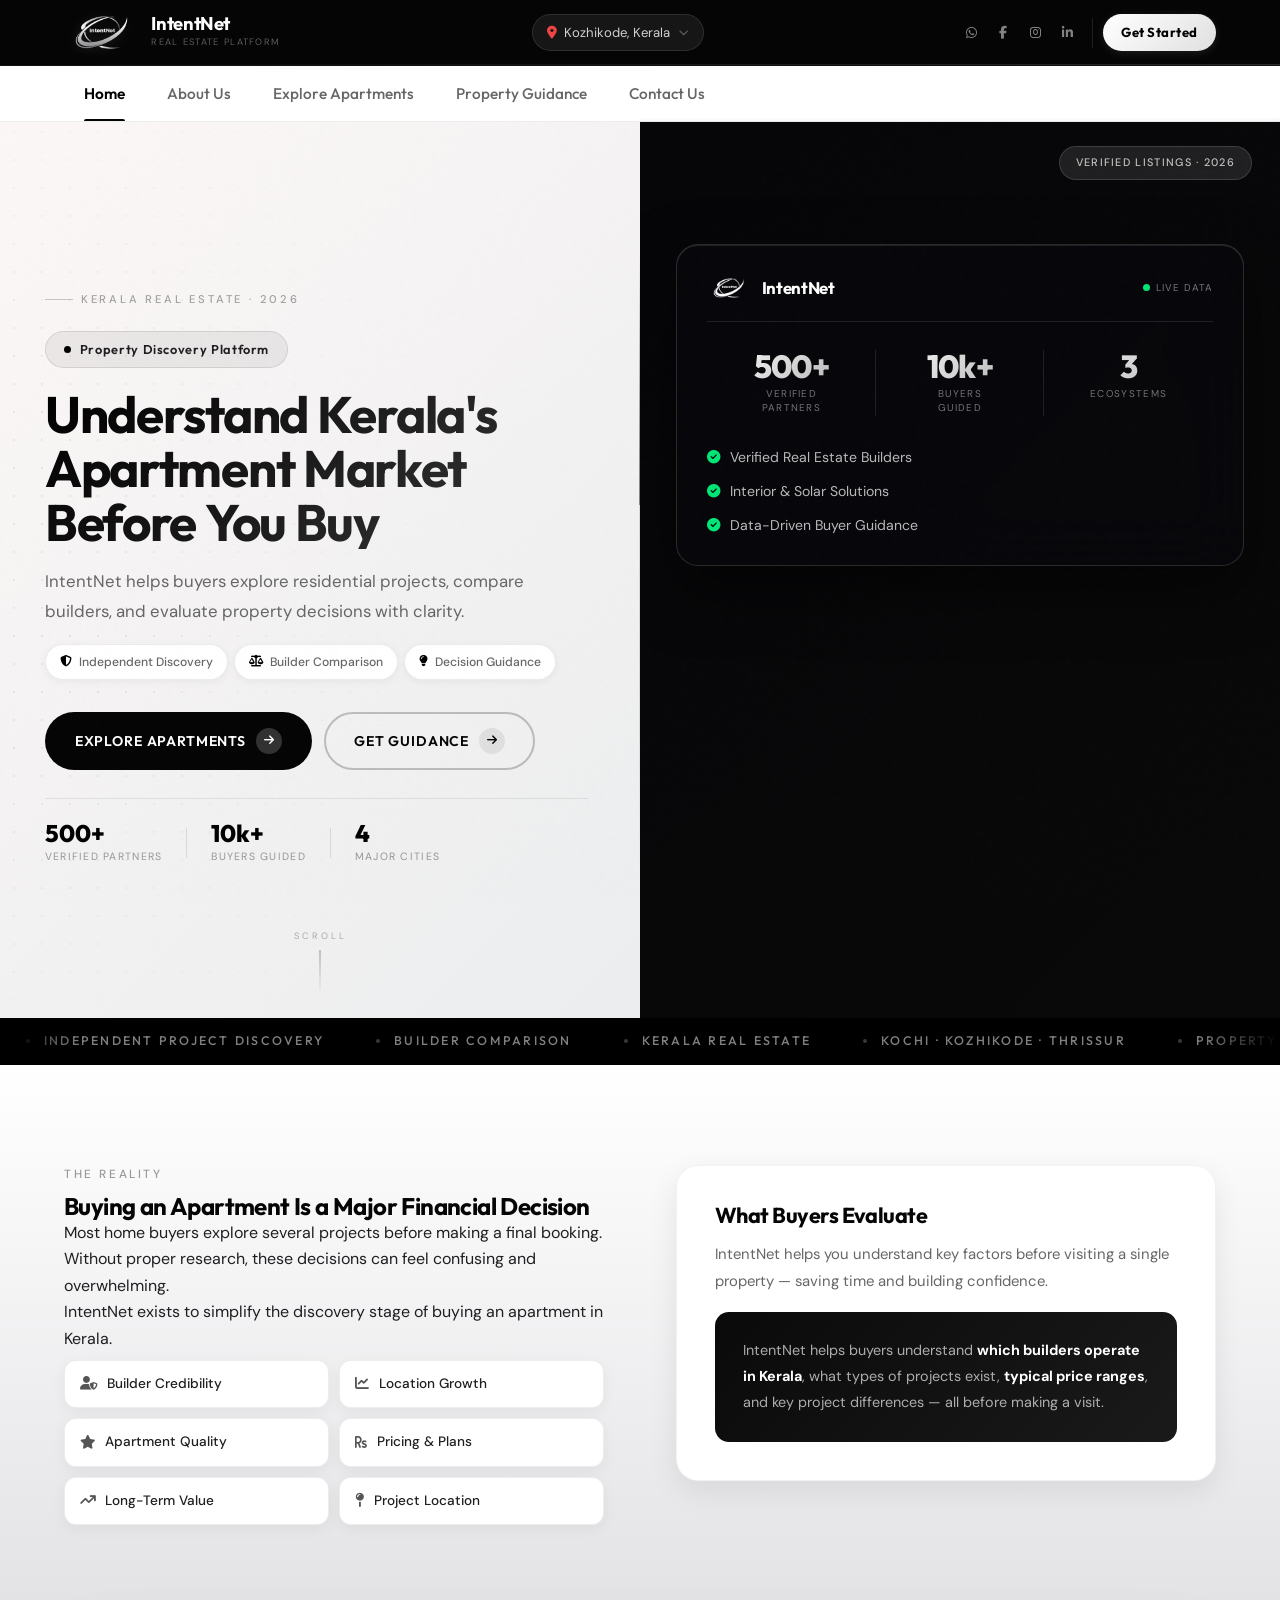
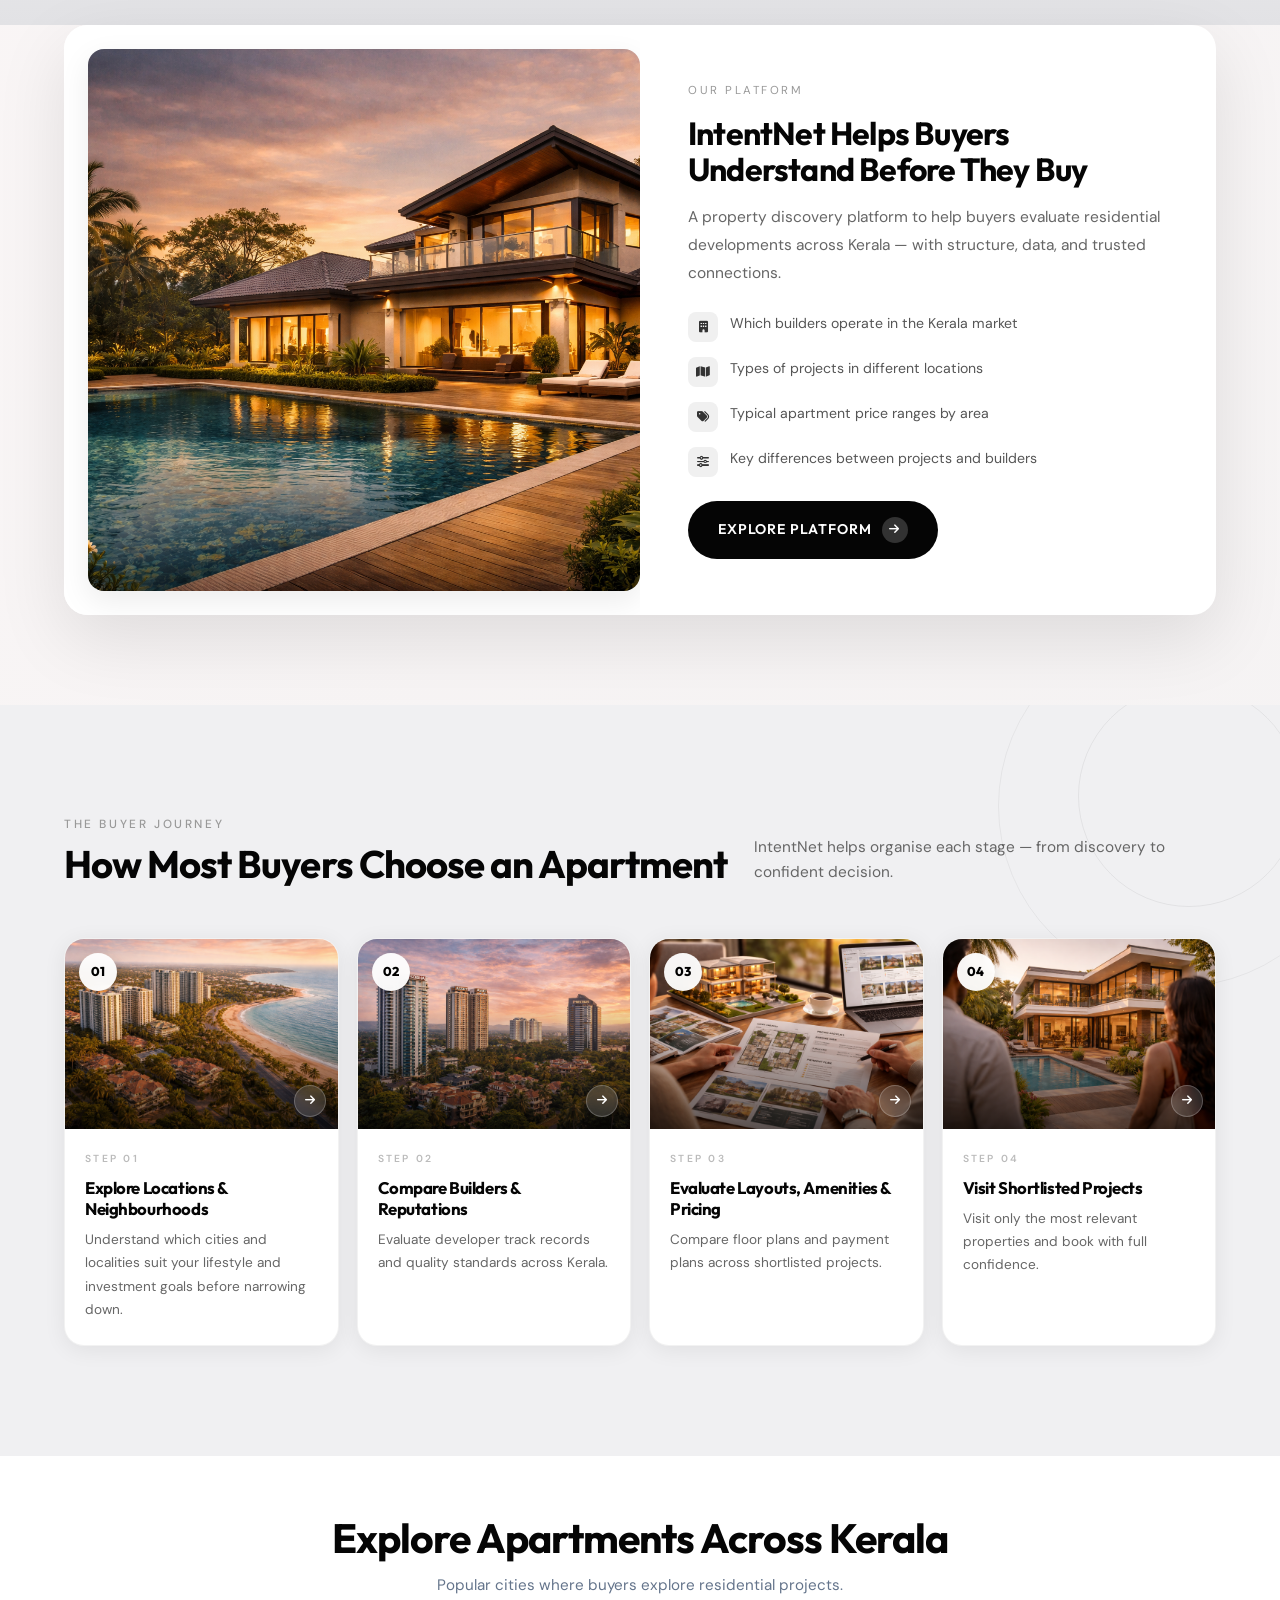
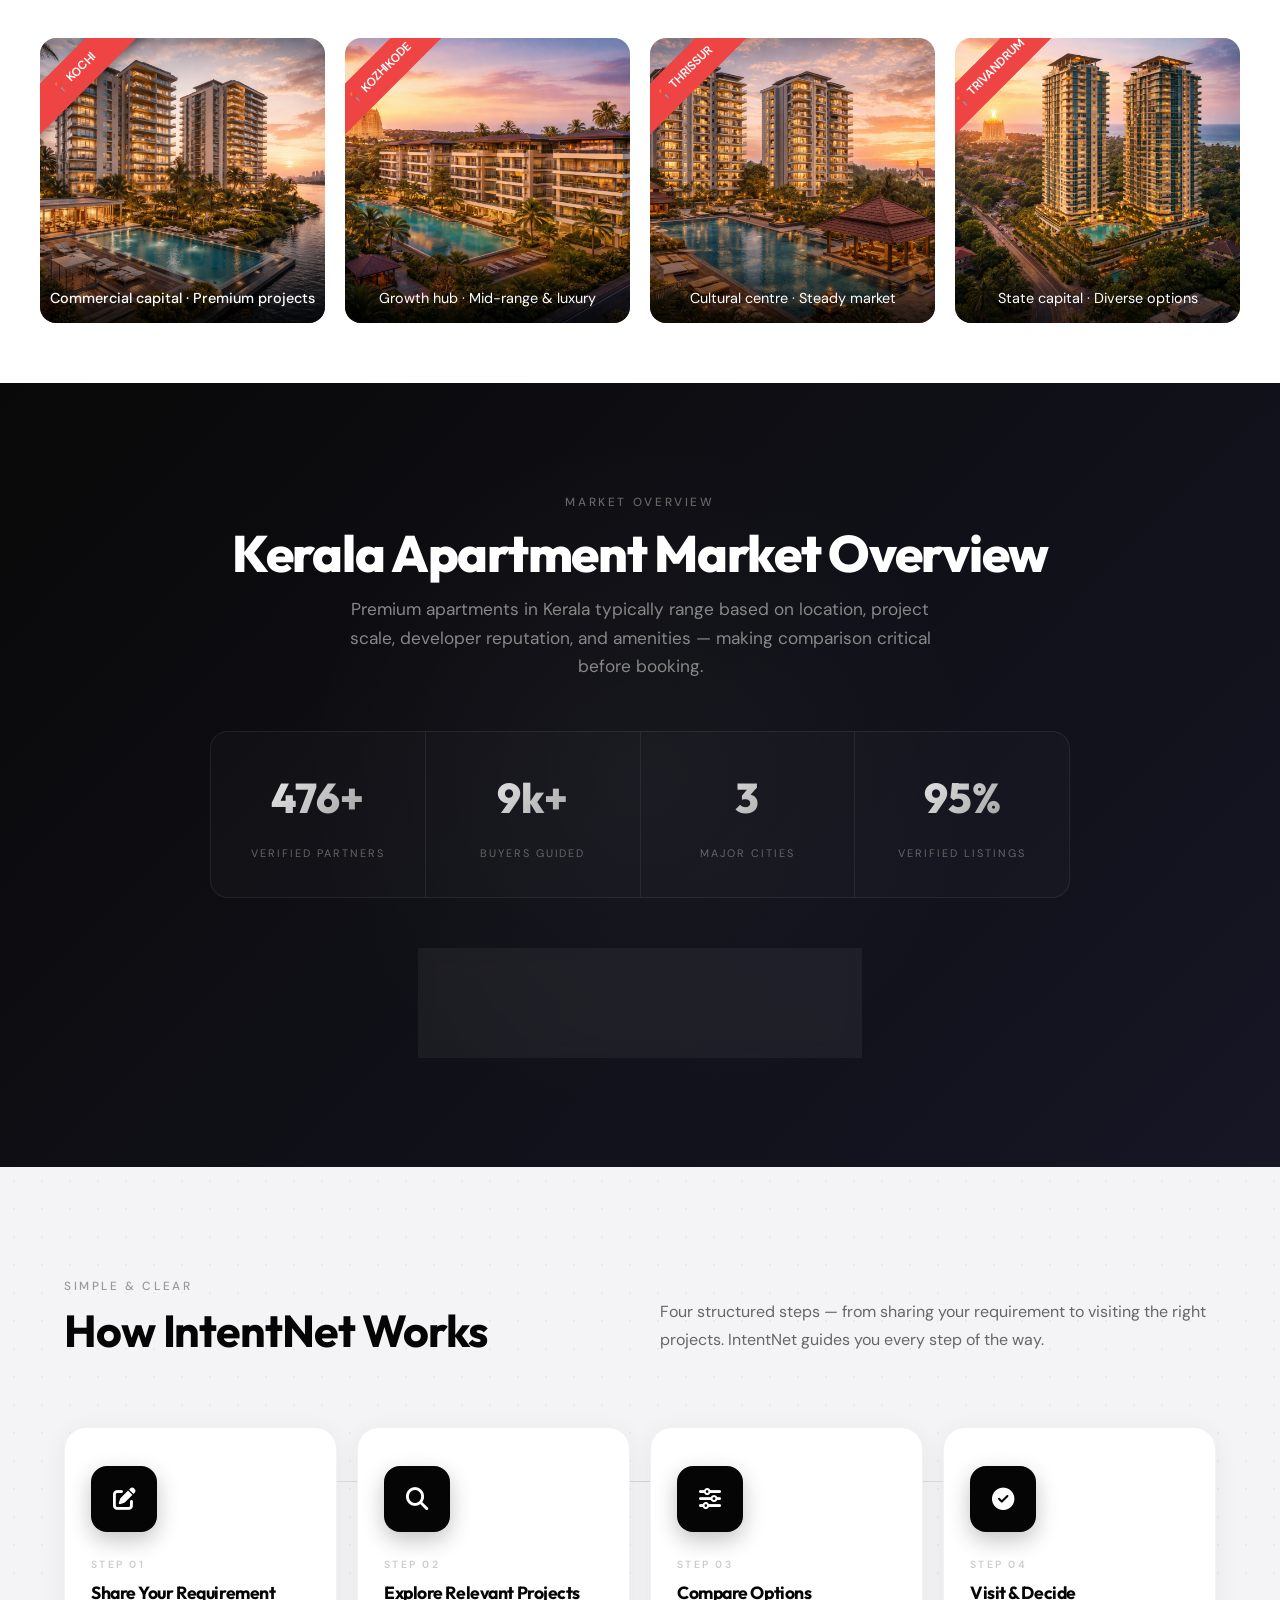
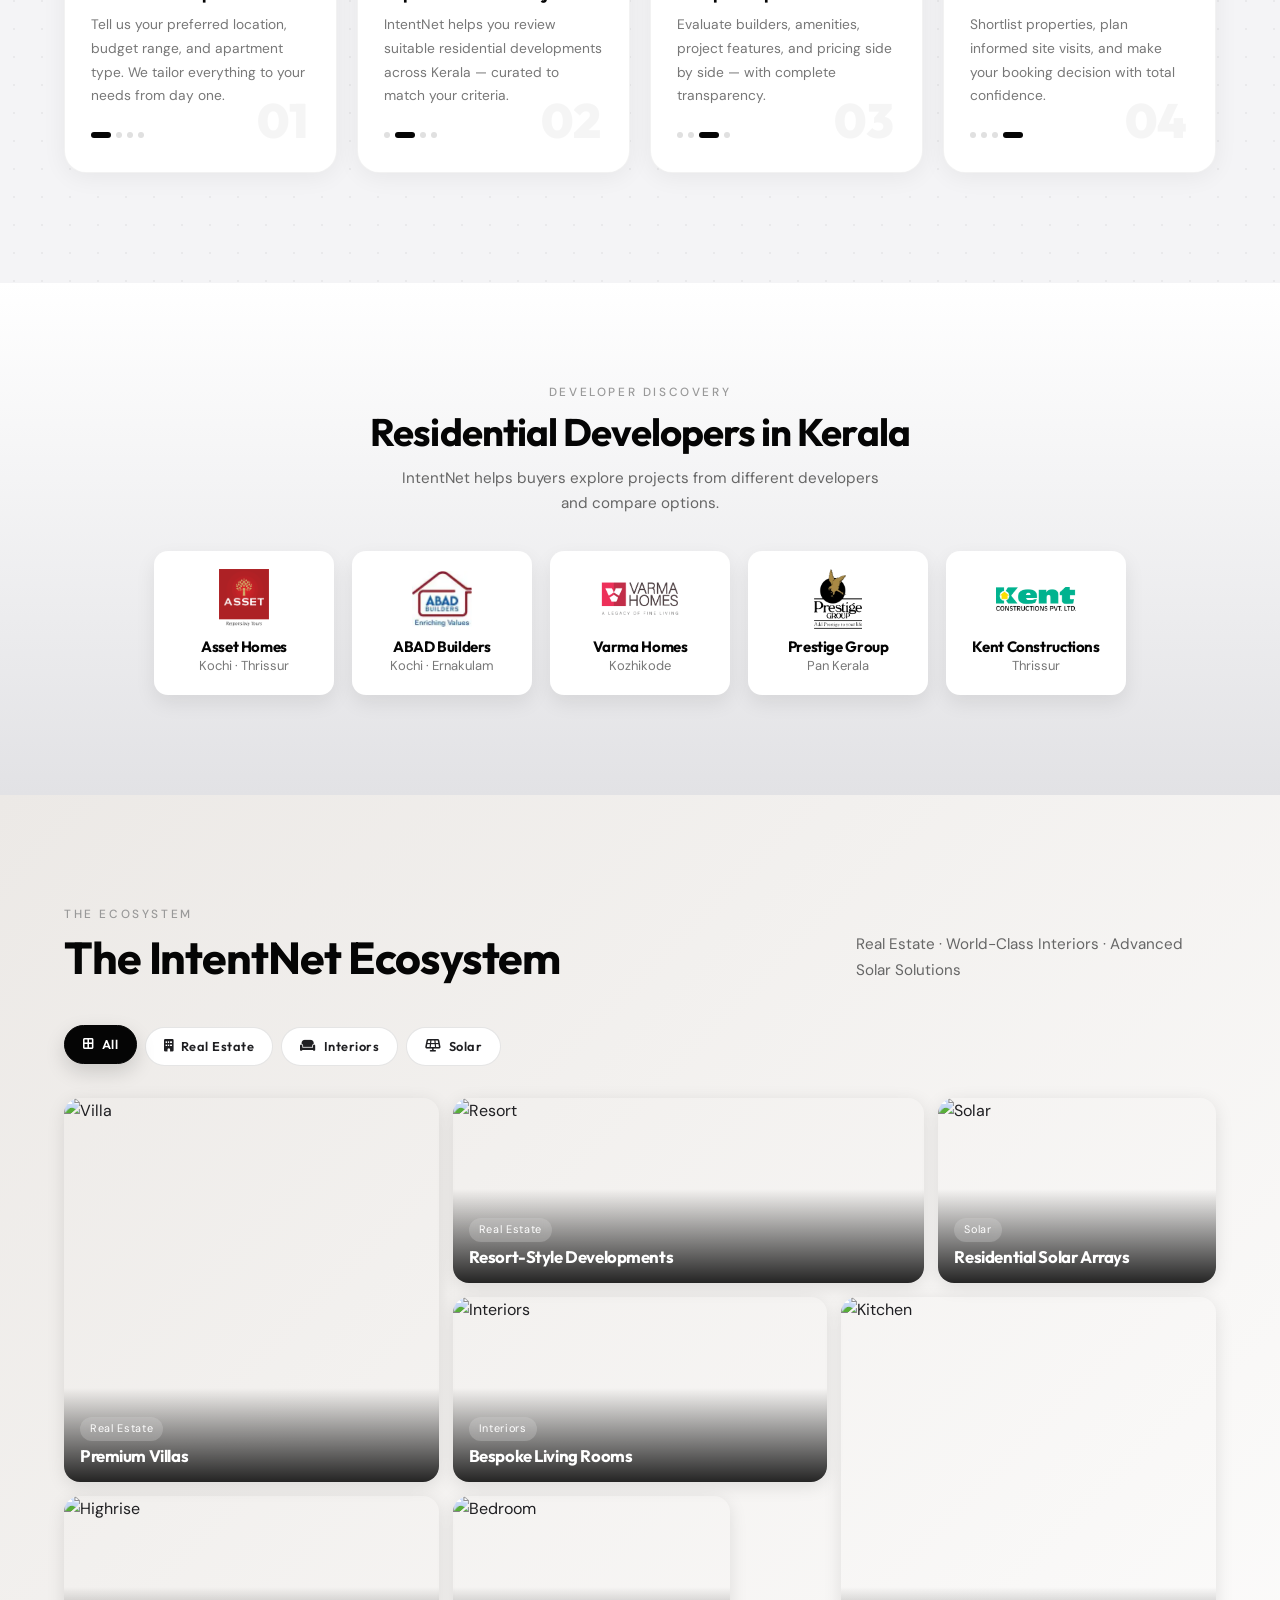
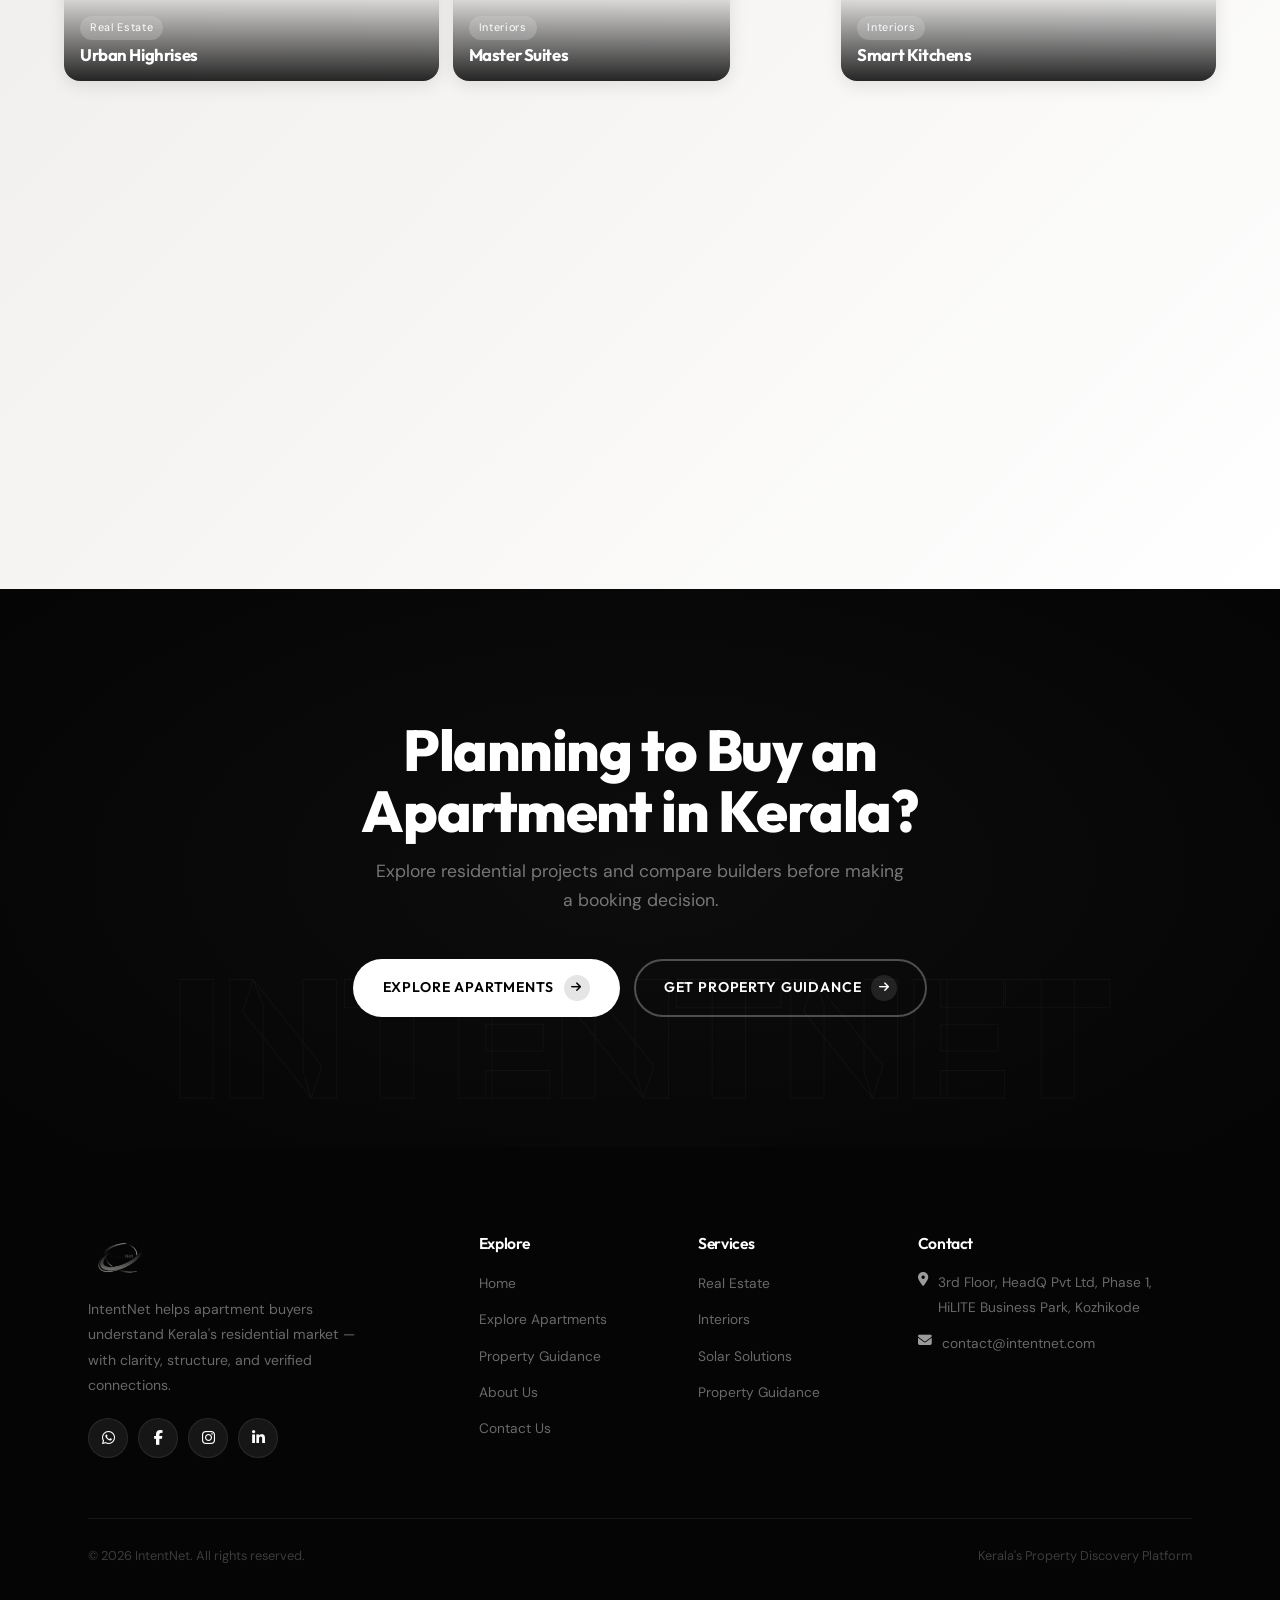
==== commit ebc44fb6: "21-03-2026" ====
--- a/index.html
+++ b/index.html
@@ -281,8 +281,7 @@
 <section class="split">
   <div class="scard rs">
     <div class="simg simg-p">
-      <img src="https://images.unsplash.com/photo-1600607687939-ce8a6c25118c?auto=format&fit=crop&w=900&q=80"
-           alt="IntentNet Platform">
+      <img src="assets\image-cards\villa.png">
     </div>
     <div class="sbody">
       <span style="color:#999;text-transform:uppercase;letter-spacing:.22em;font-size:.72rem;">
@@ -339,7 +338,7 @@
     <!-- Card 1 — dark -->
     <article class="jcard sg">
       <div class="jmedia">
-        <img src="https://images.unsplash.com/photo-1560518883-ce09059eeffa?auto=format&fit=crop&w=900&q=80"
+        <img src="assets\image-cards\card1.png"
              alt="Explore Locations">
         <div class="jstep-badge">01</div>
         <div class="jcta-arrow"><i class="fa-solid fa-arrow-right"></i></div>
@@ -355,7 +354,7 @@
     <!-- Card 2 -->
     <article class="jcard sg">
       <div class="jmedia">
-        <img src="https://images.unsplash.com/photo-1600585154526-990dced4db0d?auto=format&fit=crop&w=900&q=80"
+        <img src="assets\image-cards\card2.png"
              alt="Compare Builders">
         <div class="jstep-badge">02</div>
         <div class="jcta-arrow"><i class="fa-solid fa-arrow-right"></i></div>
@@ -371,7 +370,7 @@
     <!-- Card 3 -->
     <article class="jcard sg">
       <div class="jmedia">
-        <img src="https://images.unsplash.com/photo-1583608205776-bfd35f0d9f83?auto=format&fit=crop&w=900&q=80"
+        <img src="assets\image-cards\card3.png"
              alt="Evaluate Layouts">
         <div class="jstep-badge">03</div>
         <div class="jcta-arrow"><i class="fa-solid fa-arrow-right"></i></div>
@@ -387,7 +386,7 @@
     <!-- Card 4 -->
     <article class="jcard sg">
       <div class="jmedia">
-        <img src="https://images.unsplash.com/photo-1484154218962-a197022b5858?auto=format&fit=crop&w=900&q=80"
+        <img src="assets\image-cards\card4.png"
              alt="Visit Projects">
         <div class="jstep-badge">04</div>
         <div class="jcta-arrow"><i class="fa-solid fa-arrow-right"></i></div>
@@ -405,6 +404,8 @@
 <!-- ============================================================
      CITIES
      ============================================================ -->
+
+<!-- 
 <section class="cities">
   <div class="container tc rv">
     <span class="kicker">City Discovery</span>
@@ -416,29 +417,177 @@
     </p>
   </div>
   <div class="cit-g">
+    <div class="jmedia">
+        <img src="assets\image-cards\kochi.png"
+             alt="Visit Projects">
+        <div class="jstep-badge">04</div>
+        <div class="jcta-arrow"><i class="fa-solid fa-arrow-right"></i></div>
+      </div>
     <div class="citc sg">
       <span class="cic">📍</span>
       <div class="cin">Kochi</div>
       <div class="cid">Commercial capital · Premium projects</div>
     </div>
+
     <div class="citc sg">
+      <div class="jmedia">
+        <img src="assets\image-cards\kozhikode.png"
+             alt="Visit Projects">
+        <div class="jstep-badge">04</div>
+        <div class="jcta-arrow"><i class="fa-solid fa-arrow-right"></i></div>
+      </div>
       <span class="cic">📍</span>
       <div class="cin">Kozhikode</div>
       <div class="cid">Growth hub · Mid-range &amp; luxury</div>
     </div>
+
     <div class="citc sg">
+       <div class="jmedia">
+        <img src="assets\image-cards\thrissur.png"
+             alt="Visit Projects">
+        <div class="jstep-badge">04</div>
+        <div class="jcta-arrow"><i class="fa-solid fa-arrow-right"></i></div>
+      </div>
       <span class="cic">📍</span>
       <div class="cin">Thrissur</div>
       <div class="cid">Cultural centre · Steady market</div>
     </div>
     <div class="citc sg">
+      <img src="assets\image-cards\thr.png"
+             alt="Visit Projects">
+        <div class="jstep-badge">04</div>
+        <div class="jcta-arrow"><i class="fa-solid fa-arrow-right"></i></div>
       <span class="cic">📍</span>
       <div class="cin">Thiruvananthapuram</div>
       <div class="cid">State capital · Diverse options</div>
     </div>
   </div>
+</section> -->
+
+
+
+
+
+<section style="padding:60px 20px;background:#ffffff;">
+  
+  <!-- HEADING -->
+  <div style="text-align:center;margin-bottom:40px;">
+    <h2 style="font-size:clamp(1.9rem,3.2vw,2.8rem);margin:0;">
+      Explore Apartments Across Kerala
+    </h2>
+    <p style="color:#64748b;max-width:500px;margin:12px auto 0;font-size:.95rem;">
+      Popular cities where buyers explore residential projects.
+    </p>
+  </div>
+
+  <!-- GRID -->
+  <div style="
+    display:grid;
+    grid-template-columns:repeat(4,1fr);
+    gap:20px;
+    max-width:1200px;
+    margin:auto;
+  ">
+
+    <!-- CARD -->
+    <div style="position:relative;border-radius:16px;overflow:hidden;aspect-ratio:1/1;">
+      
+      <img src="assets/image-cards/kochi.png"
+           style="width:100%;height:100%;object-fit:cover;display:block;">
+
+      <!-- DARK GRADIENT -->
+      <div style="
+        position:absolute;
+        bottom:0;
+        left:0;
+        width:100%;
+        height:40%;
+        background:linear-gradient(to top, rgba(0,0,0,0.7), transparent);
+      "></div>
+
+      <!-- BOTTOM TEXT -->
+      <div style="
+        position:absolute;
+        bottom:12px;
+        width:100%;
+        text-align:center;
+        color:#fff;
+        font-size:0.9rem;
+        font-weight:500;
+      ">
+        Commercial capital · Premium projects
+      </div>
+
+      <!-- RIBBON -->
+      <div style="
+        position:absolute;
+        top:18px;
+        left:-55px;
+        width:180px;
+        text-align:center;
+        background:#ef4444;
+        color:#fff;
+        padding:8px 0;
+        font-size:0.75rem;
+        font-weight:600;
+        transform:rotate(-45deg);
+        box-shadow:0 4px 10px rgba(0,0,0,0.3);
+      ">
+        📍 KOCHI
+      </div>
+
+    </div>
+
+    <!-- CARD -->
+    <div style="position:relative;border-radius:16px;overflow:hidden;aspect-ratio:1/1;">
+      <img src="assets/image-cards/th1.png"
+           style="width:100%;height:100%;object-fit:cover;">
+
+      <div style="position:absolute;bottom:0;left:0;width:100%;height:40%;background:linear-gradient(to top, rgba(0,0,0,0.7), transparent);"></div>
+
+      <div style="position:absolute;bottom:12px;width:100%;text-align:center;color:#fff;font-size:0.9rem;">
+        Growth hub · Mid-range & luxury
+      </div>
+
+      <div style="position:absolute;top:18px;left:-55px;width:180px;text-align:center;background:#ef4444;color:#fff;padding:8px 0;font-size:0.75rem;font-weight:600;transform:rotate(-45deg);">
+        📍 KOZHIKODE
+      </div>
+    </div>
+
+    <!-- CARD -->
+    <div style="position:relative;border-radius:16px;overflow:hidden;aspect-ratio:1/1;">
+      <img src="assets/image-cards/thrissur.png"
+           style="width:100%;height:100%;object-fit:cover;">
+
+      <div style="position:absolute;bottom:0;left:0;width:100%;height:40%;background:linear-gradient(to top, rgba(0,0,0,0.7), transparent);"></div>
+
+      <div style="position:absolute;bottom:12px;width:100%;text-align:center;color:#fff;font-size:0.9rem;">
+        Cultural centre · Steady market
+      </div>
+
+      <div style="position:absolute;top:18px;left:-55px;width:180px;text-align:center;background:#ef4444;color:#fff;padding:8px 0;font-size:0.75rem;font-weight:600;transform:rotate(-45deg);">
+        📍 THRISSUR
+      </div>
+    </div>
+
+    <!-- CARD -->
+    <div style="position:relative;border-radius:16px;overflow:hidden;aspect-ratio:1/1;">
+      <img src="assets/image-cards/th.png"
+           style="width:100%;height:100%;object-fit:cover;">
+
+      <div style="position:absolute;bottom:0;left:0;width:100%;height:40%;background:linear-gradient(to top, rgba(0,0,0,0.7), transparent);"></div>
+
+      <div style="position:absolute;bottom:12px;width:100%;text-align:center;color:#fff;font-size:0.9rem;">
+        State capital · Diverse options
+      </div>
+
+      <div style="position:absolute;top:18px;left:-55px;width:180px;text-align:center;background:#ef4444;color:#fff;padding:8px 0;font-size:0.75rem;font-weight:600;transform:rotate(-45deg);">
+        📍 TRIVANDRUM
+      </div>
+    </div>
+
+  </div>
 </section>
-
 <!-- ============================================================
      DARK MARKET INSIGHT
      ============================================================ -->
--- a/styles.css
+++ b/styles.css
@@ -1086,8 +1086,8 @@
 }
 .hcard:hover { transform: translateY(-14px); box-shadow: 0 36px 65px rgba(0,0,0,.11); border-color: rgba(0,0,0,.1); }
 .hbg {
-  position: absolute; bottom: -18px; right: 8px;
-  font-family: 'Outfit', sans-serif; font-size: 7rem; font-weight: 900;
+  position: absolute; bottom: 28px; right: 28px;
+  font-family: 'Outfit', sans-serif; font-size: 3rem; font-weight: 900;
   color: rgba(0,0,0,.04); line-height: 1;
   pointer-events: none;
   transition: transform .55s var(--expo), color .35s;
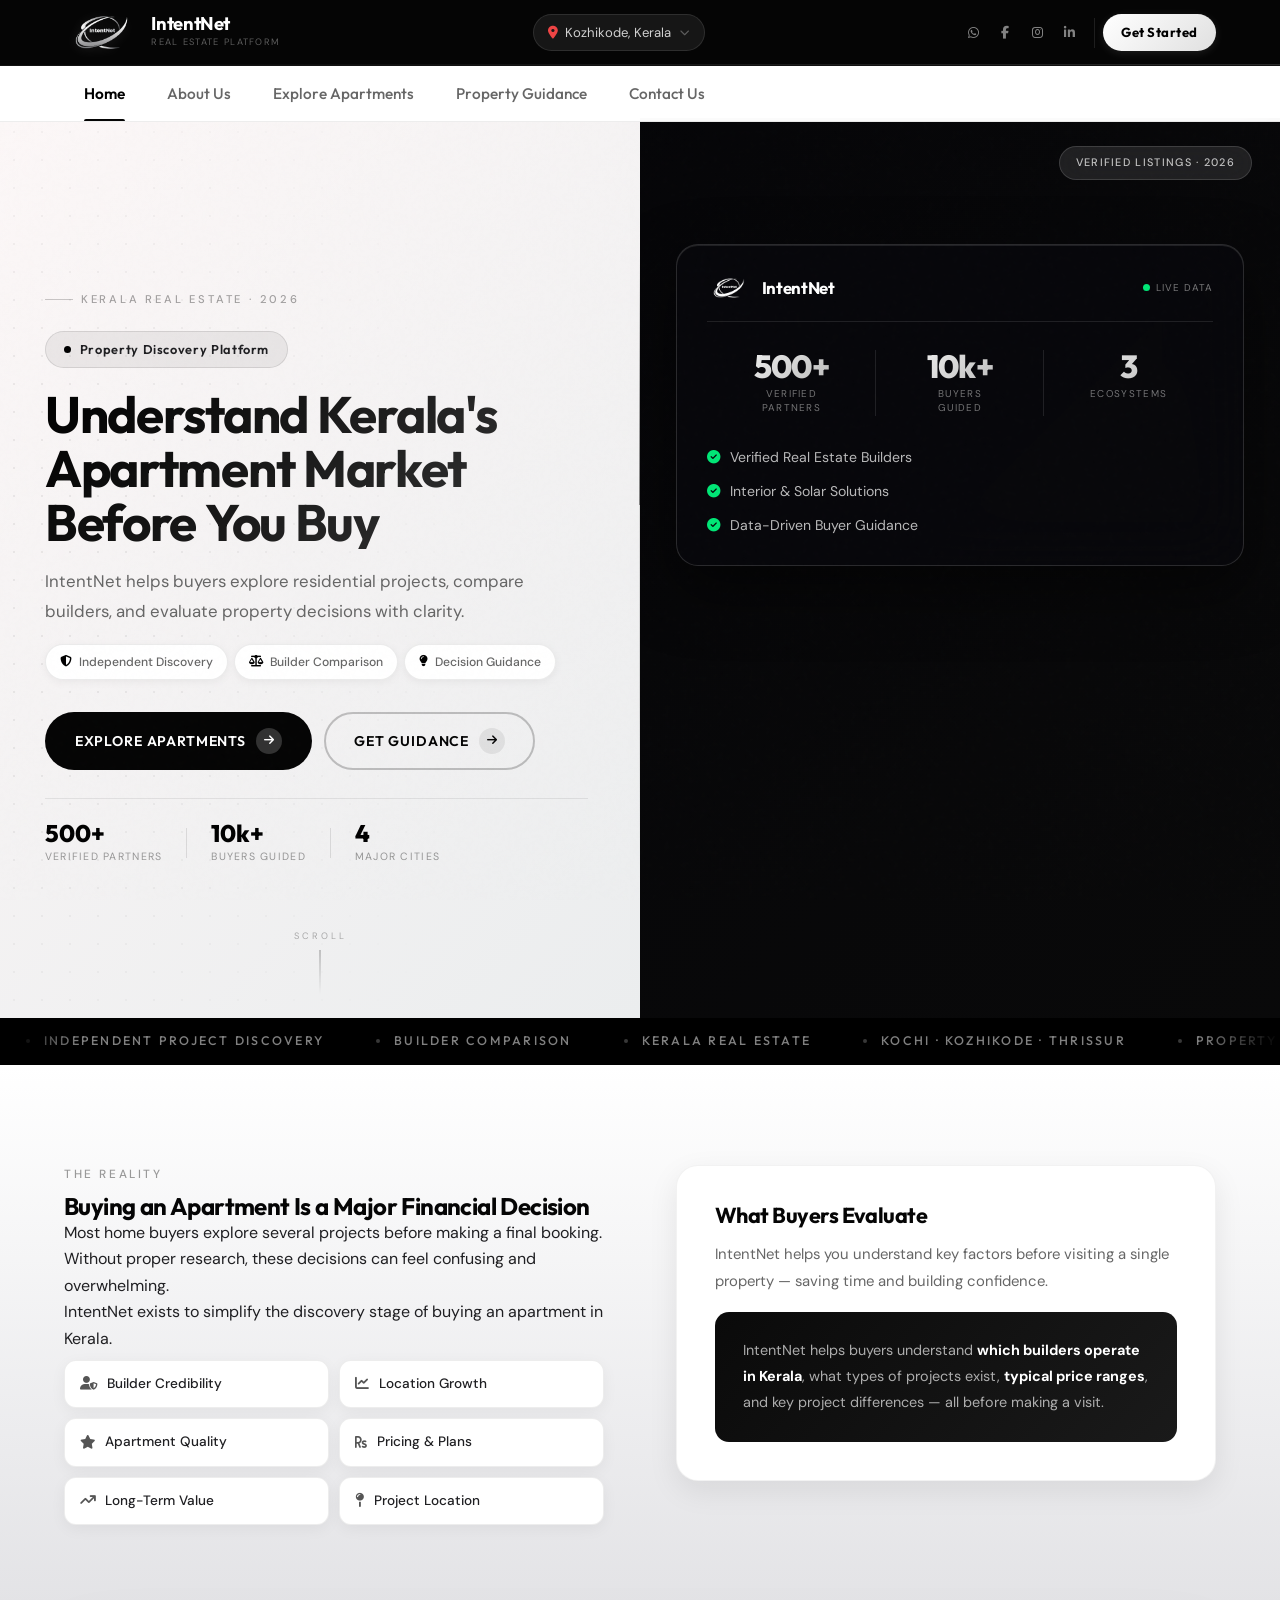
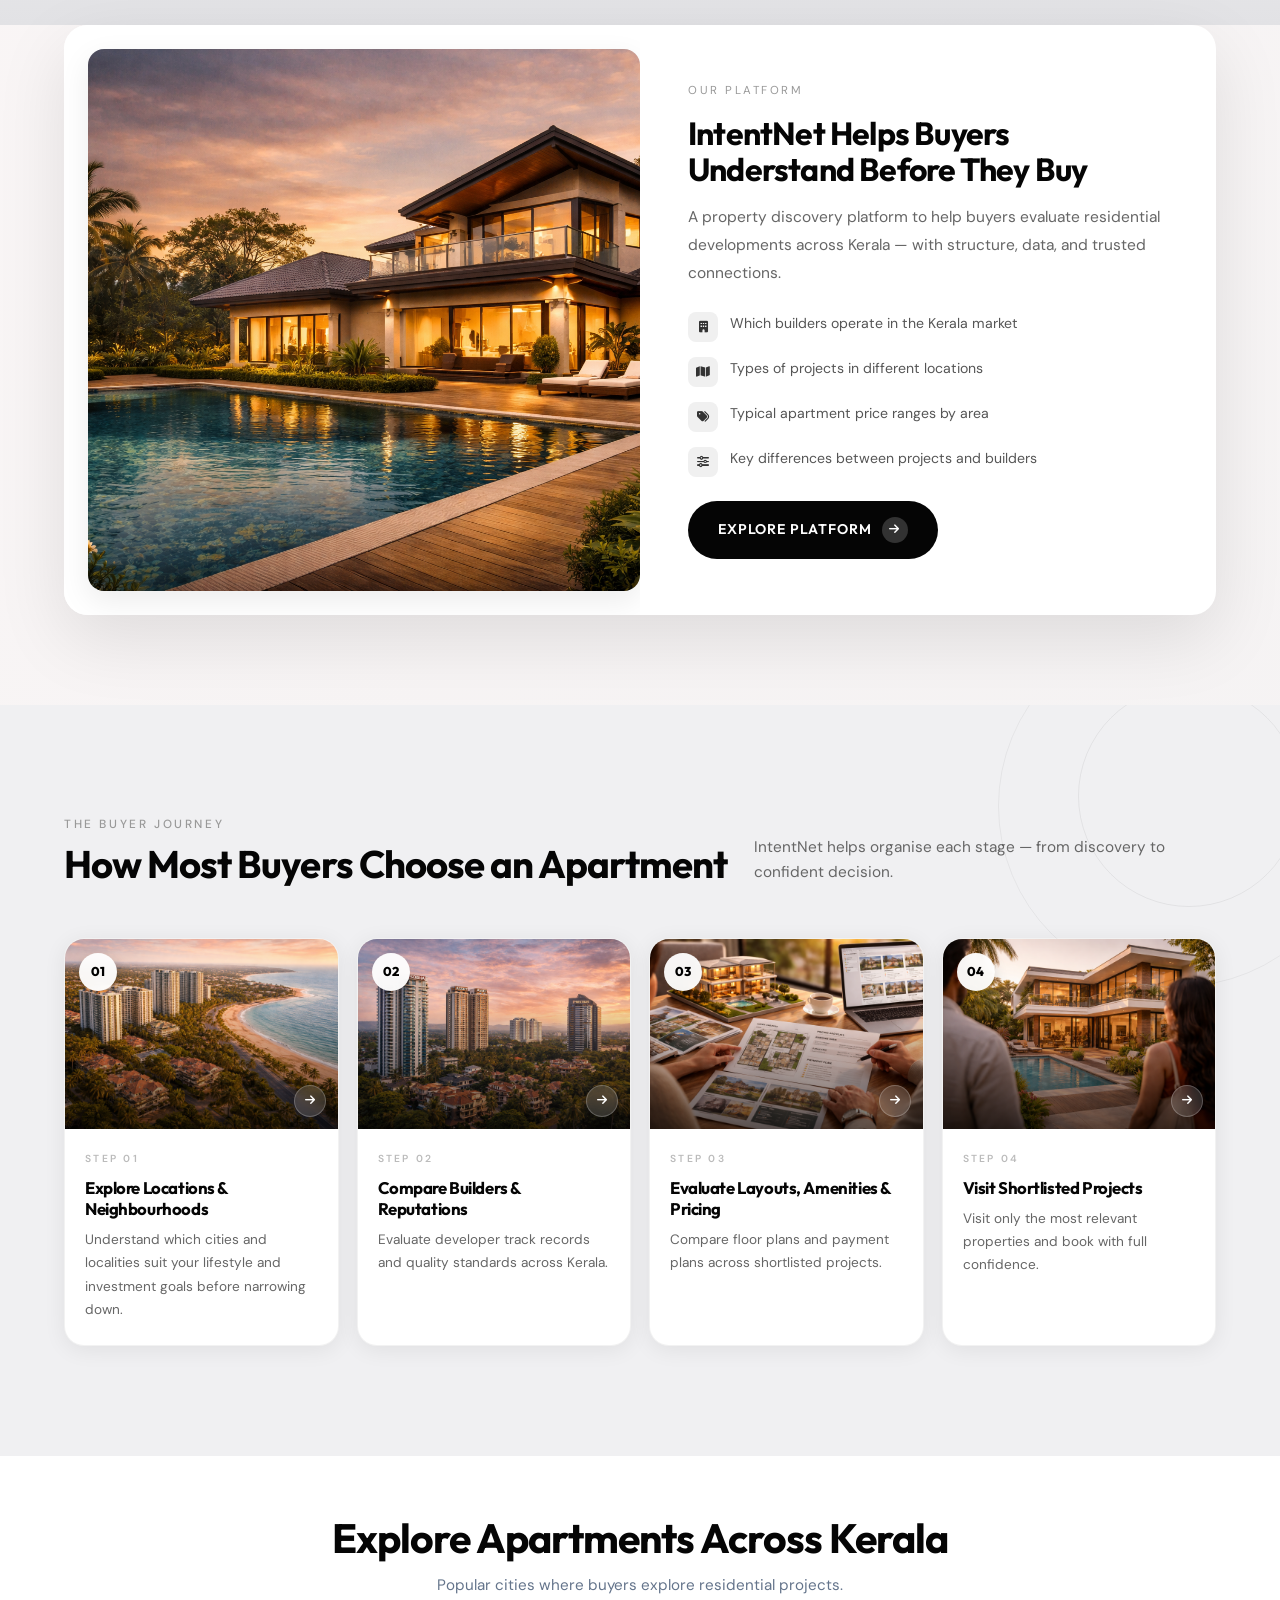
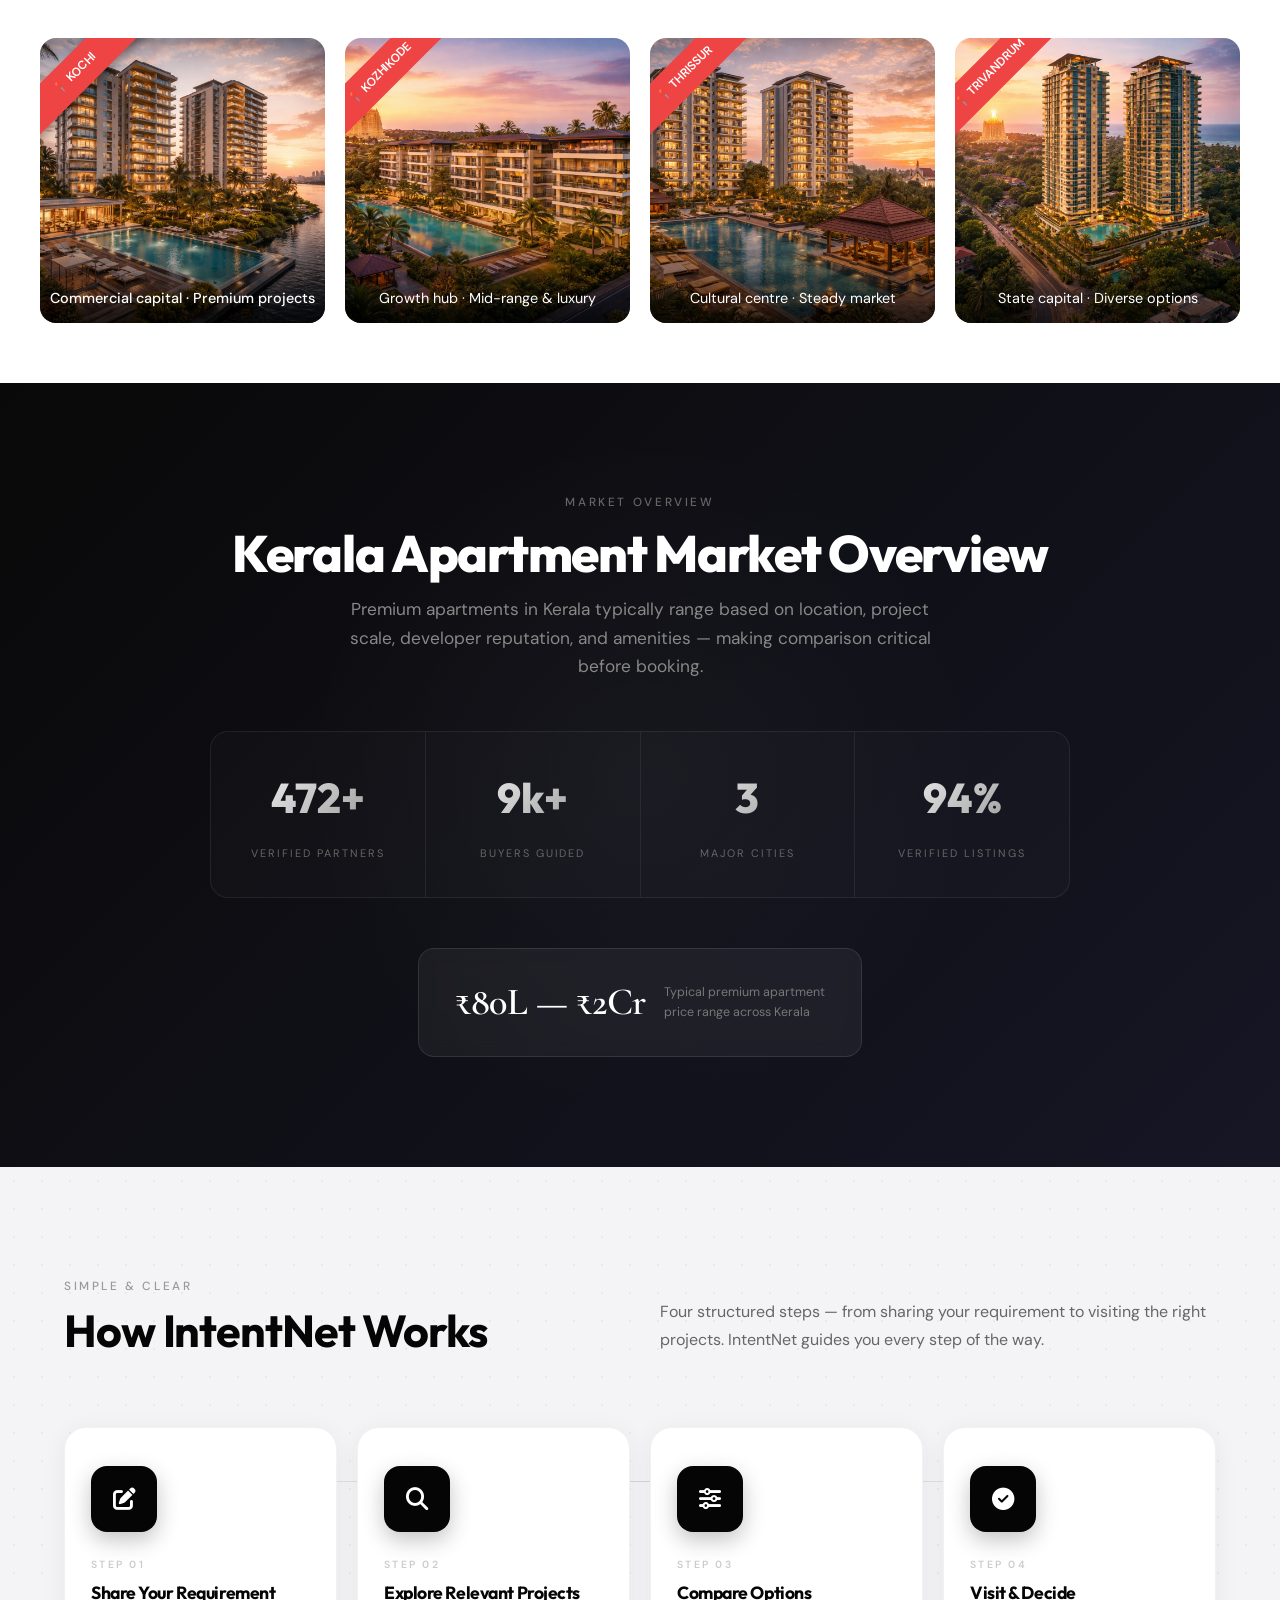
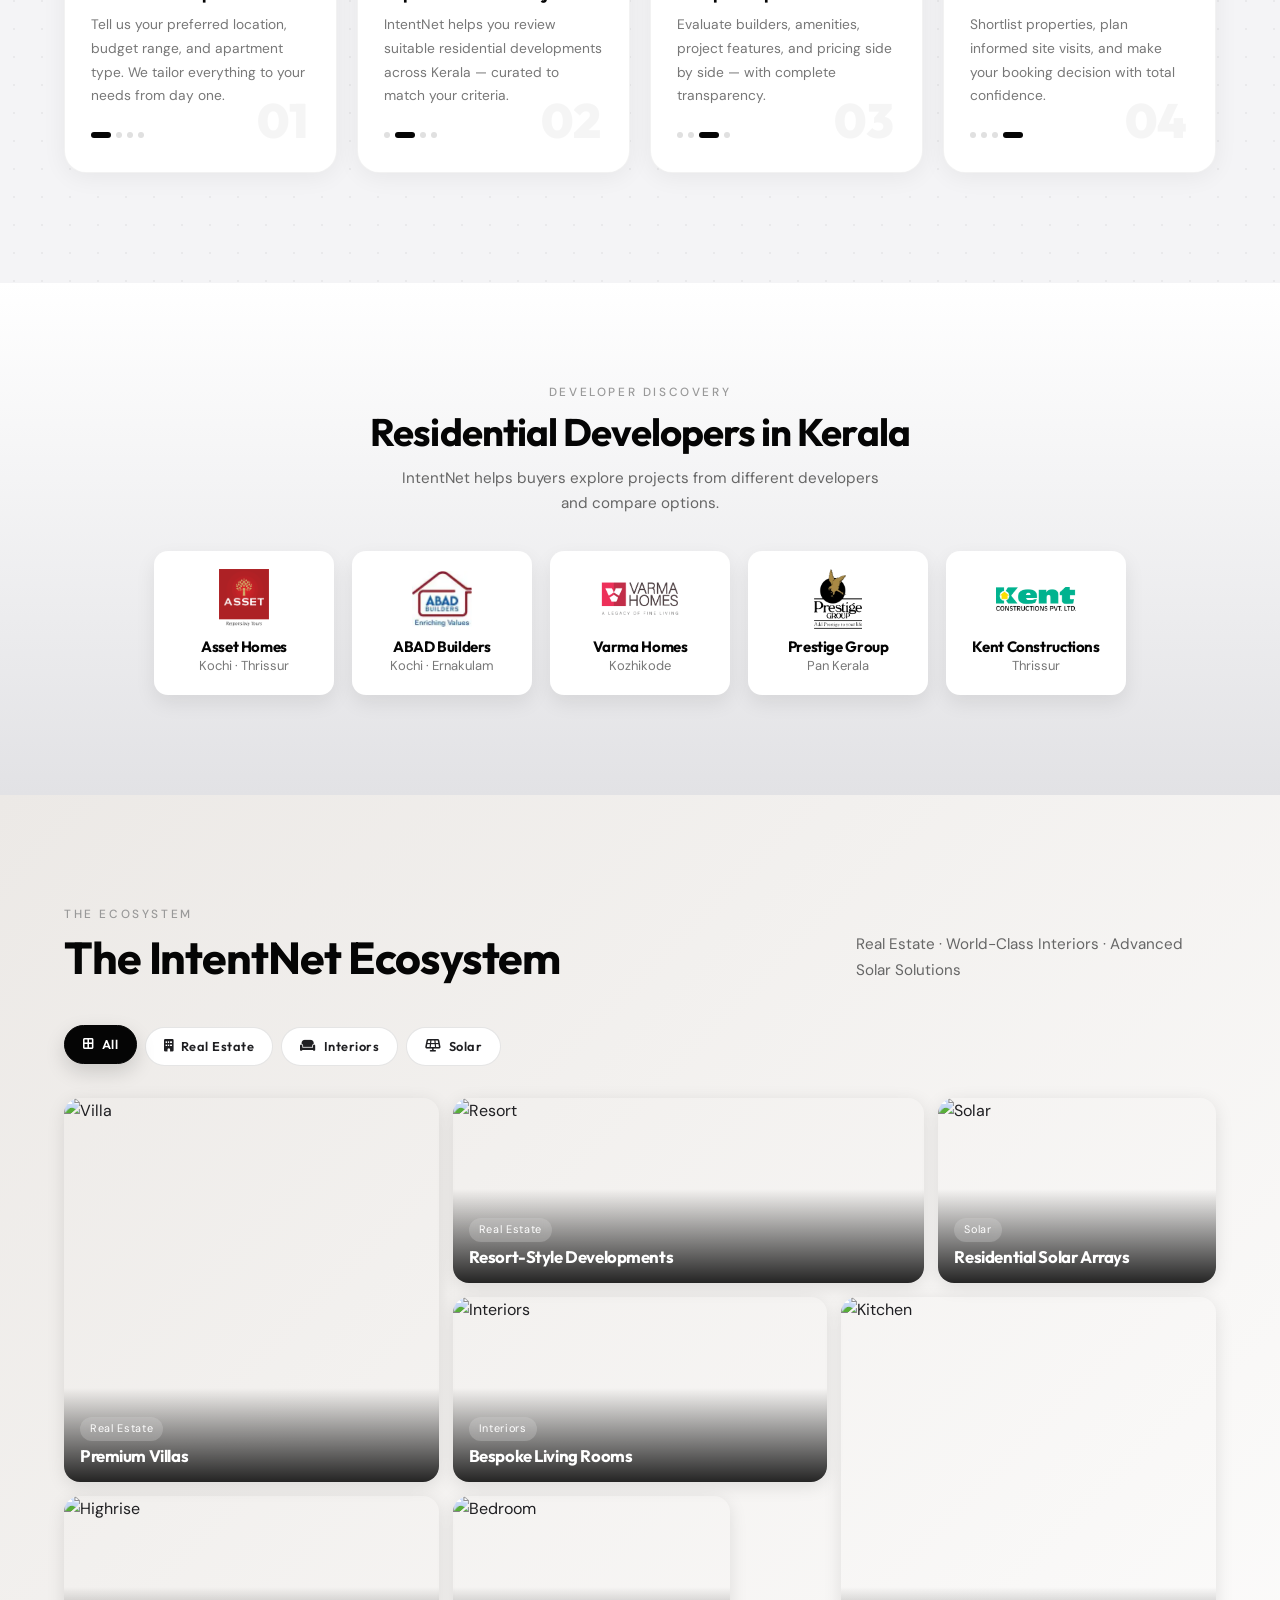
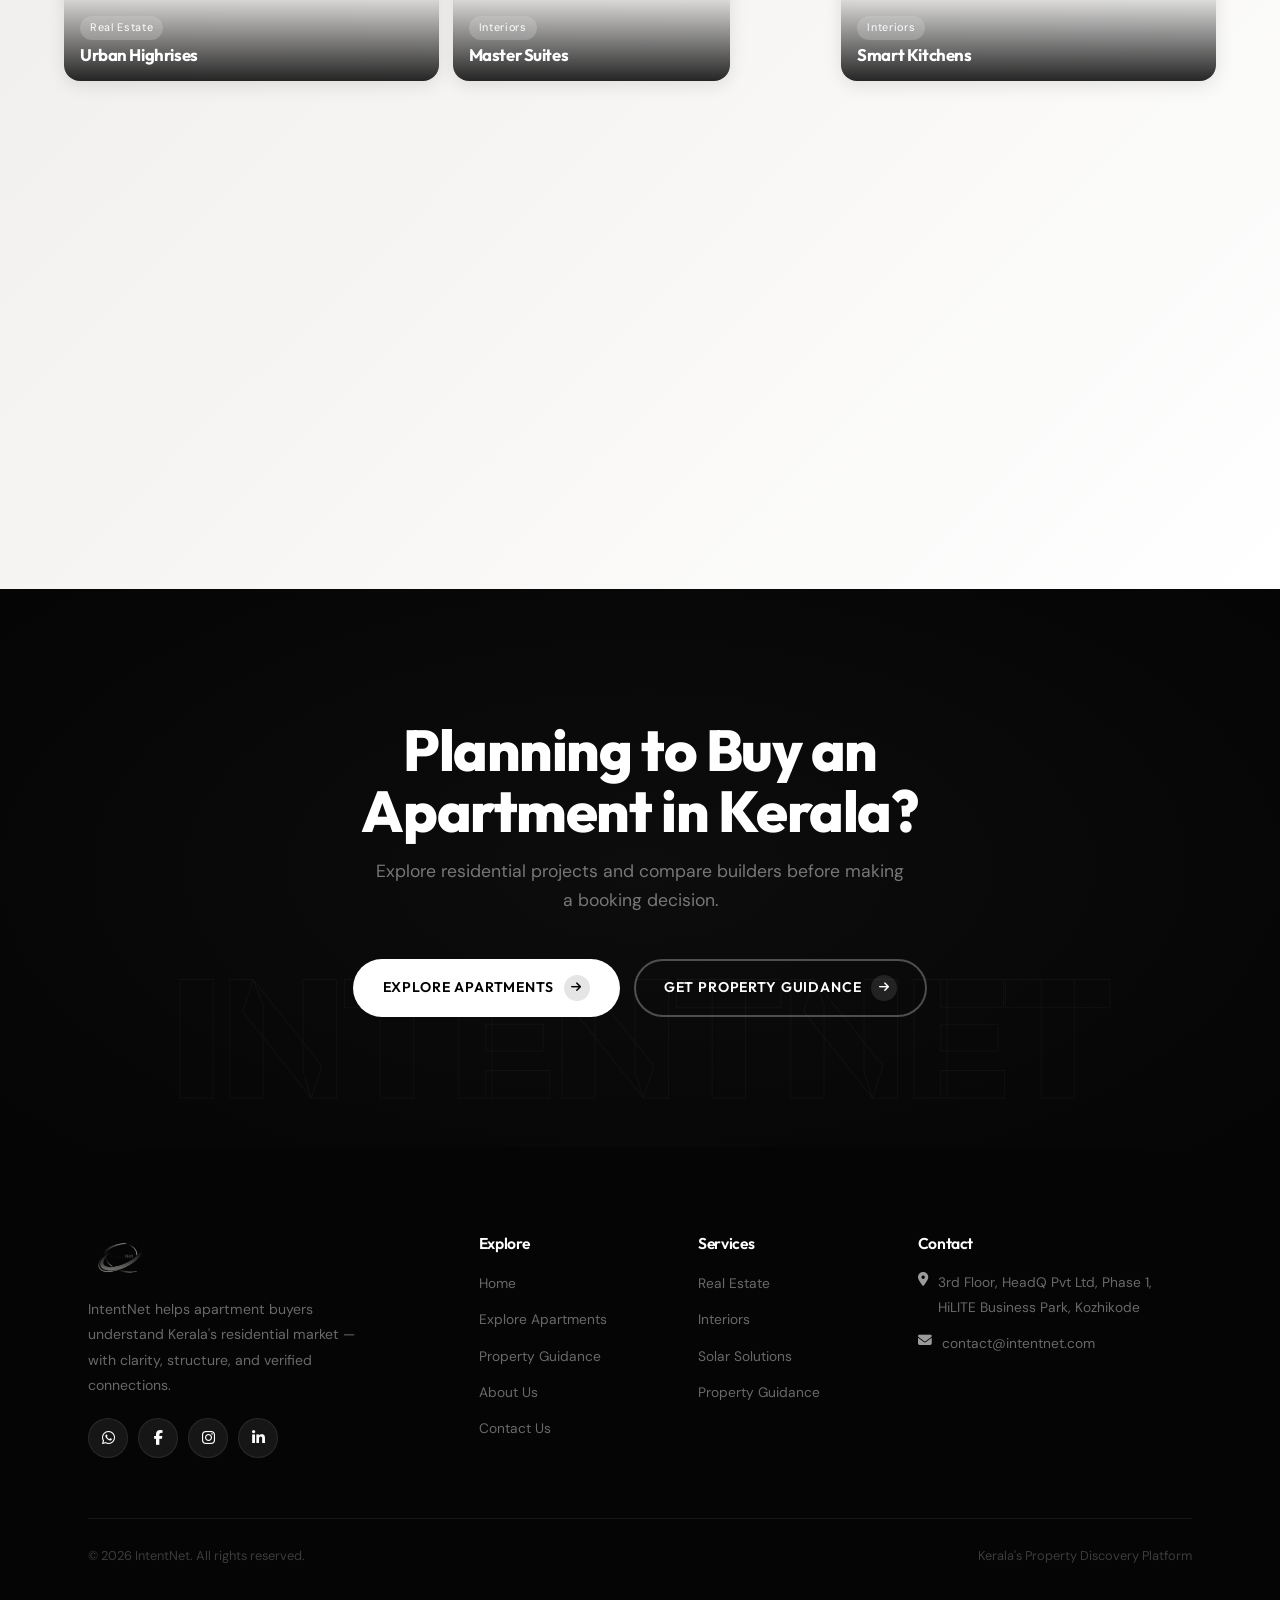
==== commit 57f25adc: "21-03-2026 responsive" ====
--- a/index.html
+++ b/index.html
@@ -8,6 +8,7 @@
 <link href="https://fonts.googleapis.com/css2?family=Outfit:wght@300;400;500;600;700;800;900&family=DM+Sans:ital,opsz,wght@0,9..40,300;0,9..40,400;0,9..40,500;0,9..40,600;1,9..40,300&family=Cormorant+Garamond:ital,wght@0,400;0,600;1,400&display=swap" rel="stylesheet">
 <link rel="stylesheet" href="https://cdnjs.cloudflare.com/ajax/libs/font-awesome/6.4.0/css/all.min.css">
 <link rel="stylesheet" href="styles.css">
+<link rel="stylesheet" href="page-styles.css">
 </head>
 <body class="page-offset">
 
--- a/styles.css
+++ b/styles.css
@@ -174,6 +174,37 @@
   position: relative;
   overflow: hidden;
 }
+/* ================= MOBILE NAVBAR FIX ================= */
+@media (max-width: 480px) {
+
+  .nt {
+    padding: 0 10px;   /* FIX overflow */
+  }
+
+  .nr {
+    gap: 5px;          /* reduce space */
+  }
+
+  .nav-pill {
+    padding: 6px 10px;
+    font-size: 0.7rem;
+  }
+
+  .nav-pill {
+  white-space: nowrap;
+
+  max-width: 120px;        /* 🔥 ADD */
+  overflow: hidden;        /* 🔥 ADD */
+  text-overflow: ellipsis; /* 🔥 ADD */
+}
+
+  .ham {
+    width: 32px;
+    height: 32px;
+    min-width: 32px;
+  }
+}
+
 .nt::after {
   content: '';
   position: absolute;
@@ -232,7 +263,16 @@
 .nav-loc i.chev { color: rgba(255,255,255,.3); font-size: .62rem; margin-left: 2px; }
 
 /* Right group */
-.nr { display: flex; align-items: center; gap: 8px; flex-shrink: 0; }
+
+.nr { 
+  display: flex; 
+  align-items: center; 
+  gap: 6px; 
+  flex-shrink: 0;
+
+  max-width: 50%;        /* 🔥 ADD THIS */
+  justify-content: flex-end; /* 🔥 ADD THIS */
+}
 
 /* Social icons */
 .nsoc {
--- a/page-styles.css
+++ b/page-styles.css
@@ -0,0 +1,927 @@
+/* ============================================================
+   page-styles.css — IntentNet inner pages
+   Imports on top of styles.css (navbar/footer/buttons already there)
+   ============================================================ */
+
+/* ============================================================
+   PAGE HERO (shared across all inner pages)
+   ============================================================ */
+.pg-hero {
+  position: relative;
+  min-height: 520px;
+  display: flex;
+  align-items: center;
+  justify-content: center;
+  text-align: center;
+  overflow: hidden;
+  background: #0a0a0a;
+}
+.pg-hero-bg {
+  position: absolute; inset: 0;
+  background-size: cover;
+  background-position: center;
+  animation: pgKb 18s ease-in-out infinite alternate;
+}
+@keyframes pgKb {
+  0%   { transform: scale(1); }
+  100% { transform: scale(1.08) translate(-1%, -0.5%); }
+}
+.pg-hero-ov {
+  position: absolute; inset: 0;
+  background: linear-gradient(160deg, rgba(5,5,8,.88) 0%, rgba(5,5,8,.6) 60%, rgba(5,5,8,.82) 100%);
+}
+.pg-hero-content {
+  position: relative; z-index: 2;
+  padding: 120px 5% 90px;
+  max-width: 860px;
+  margin: 0 auto;
+}
+.pg-hero-content .kicker { color: rgba(255,255,255,.5); }
+.pg-hero-content h1 {
+  font-size: clamp(2.6rem, 5vw, 4.2rem);
+  color: #fff; font-weight: 800;
+  line-height: 1.06; margin-bottom: 20px;
+}
+.pg-hero-content p {
+  font-size: 1.15rem; color: rgba(255,255,255,.65);
+  max-width: 620px; margin: 0 auto 36px;
+  line-height: 1.8;
+}
+.pg-hero-btns { display: flex; gap: 14px; justify-content: center; flex-wrap: wrap; }
+
+/* Breadcrumb */
+.pg-breadcrumb {
+  position: absolute; bottom: 28px; left: 50%;
+  transform: translateX(-50%);
+  display: flex; align-items: center; gap: 8px;
+  font-size: .75rem; color: rgba(255,255,255,.35);
+  letter-spacing: .08em; white-space: nowrap;
+  z-index: 2;
+}
+.pg-breadcrumb a { color: rgba(255,255,255,.4); transition: color .25s; }
+.pg-breadcrumb a:hover { color: #fff; }
+.pg-breadcrumb i { font-size: .55rem; }
+
+@media (max-width: 600px) {
+  .pg-hero { min-height: 420px; }
+  .pg-hero-content { padding: 100px 5% 72px; }
+  .pg-breadcrumb { display: none; }
+}
+
+/* ============================================================
+   SECTION LAYOUT UTILITIES
+   ============================================================ */
+.pg-section { padding: 100px 5%; }
+.pg-section-dark { background: linear-gradient(135deg, #090909, #161625); }
+.pg-section-light { background: var(--sg2); }
+.pg-section-grey  { background: #f0f0f2; }
+.pg-section-white { background: #fff; }
+.pg-section-sand  { background: var(--sg3); }
+
+.pg-title-block { text-align: center; max-width: 660px; margin: 0 auto 64px; }
+.pg-title-block h2 { font-size: clamp(2rem, 3.5vw, 3rem); margin-bottom: 14px; }
+.pg-title-block p  { color: var(--tm); font-size: 1rem; line-height: 1.8; }
+
+.pg-title-block.dark-mode h2 { color: #fff; }
+.pg-title-block.dark-mode p  { color: #888; }
+
+/* ============================================================
+   PROPERTY GUIDANCE PAGE
+   ============================================================ */
+
+/* ── BENEFIT CARDS (dark bg) */
+.pg-benefit-grid {
+  display: grid;
+  grid-template-columns: repeat(3, 1fr);
+  gap: 24px;
+  max-width: 1160px; margin: 0 auto;
+}
+@media (max-width: 900px) { .pg-benefit-grid { grid-template-columns: repeat(2,1fr); } }
+@media (max-width: 560px) { .pg-benefit-grid { grid-template-columns: 1fr; } }
+
+.pg-bcard {
+  background: rgba(255,255,255,.03);
+  border: 1px solid rgba(255,255,255,.08);
+  border-radius: 20px; padding: 40px 32px;
+  text-align: center;
+  transition: background .4s, transform .5s var(--expo), border-color .35s;
+  position: relative; overflow: hidden;
+}
+.pg-bcard::before {
+  content: '';
+  position: absolute; top: 0; left: 0; right: 0; height: 2px;
+  background: linear-gradient(90deg, transparent, rgba(255,255,255,.2), transparent);
+  transform: scaleX(0); transform-origin: left;
+  transition: transform .55s var(--expo);
+}
+.pg-bcard:hover { background: rgba(255,255,255,.06); transform: translateY(-8px); border-color: rgba(255,255,255,.14); }
+.pg-bcard:hover::before { transform: scaleX(1); }
+.pg-bcard-ic {
+  width: 72px; height: 72px;
+  background: rgba(255,255,255,.07);
+  border: 1px solid rgba(255,255,255,.1);
+  border-radius: 18px;
+  display: flex; align-items: center; justify-content: center;
+  font-size: 1.8rem; color: #fff;
+  margin: 0 auto 24px;
+  transition: background .35s, transform .45s var(--expo);
+}
+.pg-bcard:hover .pg-bcard-ic { background: rgba(255,255,255,.12); transform: scale(1.1) rotate(-5deg); }
+.pg-bcard h3 { color: #fff; font-size: 1.25rem; margin-bottom: 12px; }
+.pg-bcard p  { color: #888; font-size: .9rem; line-height: 1.75; }
+
+/* ── HOW IT WORKS (light) */
+.pg-steps {
+  display: grid;
+  grid-template-columns: repeat(4,1fr);
+  gap: 20px; max-width: 1160px; margin: 0 auto;
+  position: relative;
+}
+@media (max-width: 900px) { .pg-steps { grid-template-columns: repeat(2,1fr); } }
+@media (max-width: 480px) { .pg-steps { grid-template-columns: 1fr; } }
+
+.pg-step {
+  background: #fff; border-radius: 20px;
+  padding: 36px 26px 32px;
+  box-shadow: var(--sh1); border: 1px solid rgba(0,0,0,.06);
+  position: relative; overflow: hidden;
+  transition: transform .5s var(--expo), box-shadow .5s;
+}
+.pg-step:hover { transform: translateY(-10px); box-shadow: var(--sh3); }
+.pg-step-num {
+  position: absolute; top: 16px; right: 18px;
+  font-family: 'Outfit', sans-serif; font-size: 4rem; font-weight: 900;
+  color: rgba(0,0,0,.04); line-height: 1;
+  transition: transform .5s var(--expo), color .35s;
+}
+.pg-step:hover .pg-step-num { transform: scale(1.1); color: rgba(0,0,0,.07); }
+.pg-step-ic {
+  width: 58px; height: 58px;
+  background: var(--black); color: #fff;
+  border-radius: 14px;
+  display: flex; align-items: center; justify-content: center;
+  font-size: 1.3rem; margin-bottom: 20px;
+  box-shadow: 0 8px 22px rgba(0,0,0,.2);
+  transition: border-radius .4s var(--expo), transform .45s var(--expo);
+}
+.pg-step:hover .pg-step-ic { border-radius: 50%; transform: rotate(-8deg) scale(1.1); }
+.pg-step-label {
+  font-size: .64rem; text-transform: uppercase;
+  letter-spacing: .22em; color: #bbb; font-weight: 600;
+  display: block; margin-bottom: 8px;
+}
+.pg-step h3 { font-size: 1.08rem; margin-bottom: 10px; }
+.pg-step p  { font-size: .86rem; color: var(--tm); line-height: 1.72; }
+.pg-step::before {
+  content: ''; position: absolute; top: 0; left: 0; right: 0; height: 3px;
+  background: var(--black);
+  transform: scaleX(0); transform-origin: left;
+  transition: transform .55s var(--expo);
+}
+.pg-step:hover::before { transform: scaleX(1); }
+
+/* ── WHO WE PARTNER WITH image cards */
+.pg-partner-grid {
+  display: grid;
+  grid-template-columns: repeat(3,1fr);
+  gap: 20px; max-width: 1160px; margin: 0 auto;
+}
+@media (max-width: 768px) { .pg-partner-grid { grid-template-columns: 1fr; } }
+
+.pg-pcard {
+  position: relative; border-radius: 20px; overflow: hidden;
+  min-height: 300px; background: #111;
+  transition: transform .55s var(--expo), box-shadow .55s;
+}
+.pg-pcard:hover { transform: translateY(-8px) scale(1.01); box-shadow: var(--sh3); }
+.pg-pcard img {
+  width: 100%; height: 100%; object-fit: cover;
+  display: block;
+  transition: transform .9s var(--expo);
+}
+.pg-pcard:hover img { transform: scale(1.08); }
+.pg-pcard-ov {
+  position: absolute; inset: 0;
+  background: linear-gradient(to top, rgba(0,0,0,.88) 0%, transparent 55%);
+  display: flex; flex-direction: column; justify-content: flex-end;
+  padding: 28px 24px;
+}
+.pg-pcard-tag {
+  font-size: .65rem; text-transform: uppercase; letter-spacing: .18em;
+  color: rgba(255,255,255,.5); background: rgba(255,255,255,.1);
+  border-radius: 20px; padding: 3px 10px; display: inline-block;
+  margin-bottom: 8px; backdrop-filter: blur(4px);
+}
+.pg-pcard-ov h3 { color: #fff; font-size: 1.2rem; margin-bottom: 6px; }
+.pg-pcard-ov p  { color: rgba(255,255,255,.6); font-size: .84rem; line-height: 1.6; }
+
+/* ── STATS BAR (dark) */
+.pg-stats {
+  display: flex; justify-content: center; flex-wrap: wrap;
+  max-width: 860px; margin: 0 auto 56px;
+  border: 1px solid rgba(255,255,255,.07);
+  border-radius: 18px; overflow: hidden;
+  background: rgba(255,255,255,.02);
+}
+.pg-stat {
+  flex: 1; min-width: 160px; padding: 36px 24px;
+  text-align: center;
+  border-right: 1px solid rgba(255,255,255,.07);
+  transition: background .35s;
+}
+.pg-stat:last-child { border-right: none; }
+.pg-stat:hover { background: rgba(255,255,255,.04); }
+.pg-stat-n {
+  font-family: 'Outfit', sans-serif; font-size: 2.8rem; font-weight: 800;
+  display: block; margin-bottom: 6px;
+  background: linear-gradient(135deg, #fff, #999);
+  background-clip: text; -webkit-background-clip: text;
+  -webkit-text-fill-color: transparent;
+}
+.pg-stat-l { font-size: .68rem; color: #666; text-transform: uppercase; letter-spacing: .18em; }
+@media (max-width: 600px) {
+  .pg-stats { flex-direction: column; }
+  .pg-stat { border-right: none; border-bottom: 1px solid rgba(255,255,255,.07); }
+  .pg-stat:last-child { border-bottom: none; }
+}
+
+/* ── FAQ ACCORDION */
+.pg-faq { max-width: 780px; margin: 0 auto; }
+.pg-faq-item {
+  background: #fff; border: 1px solid rgba(0,0,0,.07);
+  border-radius: 14px; margin-bottom: 10px;
+  overflow: hidden; transition: box-shadow .3s;
+}
+.pg-faq-item:hover { box-shadow: var(--sh2); }
+.pg-faq-q {
+  display: flex; align-items: center; justify-content: space-between;
+  padding: 22px 26px; cursor: pointer; gap: 16px;
+  font-family: 'Outfit', sans-serif; font-weight: 600; font-size: 1rem;
+  color: var(--black);
+  transition: color .25s;
+}
+.pg-faq-q i { flex-shrink: 0; font-size: .85rem; color: #aaa; transition: transform .4s var(--expo), color .25s; }
+.pg-faq-item.open .pg-faq-q i { transform: rotate(45deg); color: var(--black); }
+.pg-faq-a {
+  max-height: 0; overflow: hidden;
+  transition: max-height .45s var(--expo), padding .35s;
+}
+.pg-faq-a-inner {
+  padding: 0 26px 22px;
+  font-size: .93rem; color: var(--tm); line-height: 1.8;
+}
+.pg-faq-item.open .pg-faq-a { max-height: 300px; }
+
+/* ── CONTACT FORM STRIP */
+.pg-contact-strip {
+  display: grid; grid-template-columns: 1fr 1fr;
+  gap: 48px; align-items: center;
+  max-width: 1100px; margin: 0 auto;
+}
+@media (max-width: 768px) { .pg-contact-strip { grid-template-columns: 1fr; gap: 36px; } }
+.pg-cform { display: flex; flex-direction: column; gap: 14px; }
+.pg-cform input, .pg-cform textarea, .pg-cform select {
+  width: 100%; padding: 14px 18px;
+  background: rgba(255,255,255,.06);
+  border: 1px solid rgba(255,255,255,.12);
+  border-radius: 10px;
+  color: #fff; font-size: .93rem;
+  font-family: 'DM Sans', sans-serif;
+  outline: none; resize: none;
+  transition: border-color .3s, background .3s;
+}
+.pg-cform input::placeholder,
+.pg-cform textarea::placeholder { color: rgba(255,255,255,.3); }
+.pg-cform input:focus,
+.pg-cform textarea:focus { border-color: rgba(255,255,255,.35); background: rgba(255,255,255,.08); }
+.pg-cform textarea { min-height: 110px; }
+.pg-cform select option { background: #111; color: #fff; }
+
+/* ============================================================
+   EXPLORE APARTMENTS PAGE
+   ============================================================ */
+.exp-layout {
+  display: grid;
+  grid-template-columns: 280px 1fr;
+  gap: 32px;
+  max-width: 1260px; margin: 0 auto;
+  padding: 60px 5% 100px;
+  align-items: start;
+}
+@media (max-width: 900px) { .exp-layout { grid-template-columns: 1fr; } }
+
+/* Search bar */
+.exp-search {
+  background: var(--black);
+  padding: 28px 5%;
+}
+.exp-search-inner {
+  max-width: 1260px; margin: 0 auto;
+  display: flex; gap: 12px; align-items: center; flex-wrap: wrap;
+}
+.exp-search-input {
+  flex: 1; min-width: 200px;
+  display: flex; align-items: center; gap: 10px;
+  background: rgba(255,255,255,.08);
+  border: 1px solid rgba(255,255,255,.15);
+  border-radius: 10px; padding: 12px 16px;
+  position: relative;
+}
+.exp-search-input i { color: rgba(255,255,255,.45); flex-shrink: 0; }
+.exp-search-input input {
+  flex: 1; background: none; border: none; outline: none;
+  color: #fff; font-size: .95rem; font-family: 'DM Sans', sans-serif;
+}
+.exp-search-input input::placeholder { color: rgba(255,255,255,.35); }
+.exp-search-btn {
+  background: #fff; color: #000;
+  padding: 12px 28px; border-radius: 10px;
+  font-family: 'Outfit', sans-serif; font-weight: 700; font-size: .88rem;
+  border: none; cursor: pointer; white-space: nowrap;
+  transition: background .3s, transform .3s var(--expo);
+}
+.exp-search-btn:hover { background: #e8e8e8; transform: translateY(-2px); }
+
+/* Sidebar filters */
+.exp-sidebar {
+  background: #fff; border-radius: 18px;
+  padding: 28px 24px;
+  box-shadow: var(--sh1); border: 1px solid rgba(0,0,0,.06);
+  position: sticky; top: 130px;
+}
+@media (max-width: 900px) { .exp-sidebar { position: static; } }
+.exp-sidebar h2 { font-size: 1.1rem; margin-bottom: 20px; padding-bottom: 14px; border-bottom: 1px solid rgba(0,0,0,.07); }
+.exp-filter-group { margin-bottom: 26px; }
+.exp-filter-group h3 { font-size: .82rem; text-transform: uppercase; letter-spacing: .14em; color: #999; margin-bottom: 12px; font-weight: 600; }
+.exp-cb {
+  display: flex; align-items: center; gap: 10px;
+  padding: 9px 12px; border-radius: 8px; cursor: pointer;
+  font-size: .88rem; color: var(--td);
+  transition: background .2s;
+  margin-bottom: 4px;
+}
+.exp-cb:hover { background: #f5f5f5; }
+.exp-cb input[type="checkbox"] {
+  width: 16px; height: 16px; accent-color: var(--black);
+  cursor: pointer; flex-shrink: 0;
+}
+.exp-clear-btn {
+  width: 100%; padding: 12px;
+  background: none; border: 1px solid rgba(0,0,0,.1);
+  border-radius: 10px; font-size: .85rem;
+  font-family: 'Outfit', sans-serif; font-weight: 600;
+  cursor: pointer; margin-top: 8px;
+  transition: background .3s, border-color .3s;
+}
+.exp-clear-btn:hover { background: var(--black); color: #fff; border-color: var(--black); }
+
+/* Property listings feed */
+.exp-feed { display: flex; flex-direction: column; gap: 24px; }
+.exp-feed-top {
+  display: flex; align-items: center; justify-content: space-between;
+  flex-wrap: wrap; gap: 12px; margin-bottom: 4px;
+}
+.exp-feed-top h2 { font-size: 1.35rem; }
+.exp-feed-top span { font-size: .85rem; color: var(--tm); }
+
+.prop-card {
+  background: #fff; border-radius: 20px; overflow: hidden;
+  display: grid; grid-template-columns: 280px 1fr;
+  box-shadow: var(--sh1); border: 1px solid rgba(0,0,0,.05);
+  transition: transform .5s var(--expo), box-shadow .5s;
+}
+.prop-card:hover { transform: translateY(-6px); box-shadow: var(--sh3); }
+@media (max-width: 680px) { .prop-card { grid-template-columns: 1fr; } }
+
+.prop-img {
+  position: relative; overflow: hidden; background: #ddd;
+  min-height: 220px;
+}
+.prop-img img { width: 100%; height: 100%; object-fit: cover; transition: transform .8s var(--expo); }
+.prop-card:hover .prop-img img { transform: scale(1.07); }
+.prop-badge {
+  position: absolute; top: 14px; left: 14px;
+  background: var(--black); color: #fff;
+  font-size: .65rem; font-weight: 700;
+  text-transform: uppercase; letter-spacing: .1em;
+  padding: 5px 12px; border-radius: 20px;
+  z-index: 1;
+}
+.prop-badge.green { background: #1a7a4a; }
+.prop-badge.featured { background: #222; }
+
+.prop-info { padding: 28px 28px 24px; display: flex; flex-direction: column; gap: 12px; }
+.prop-top { display: flex; align-items: flex-start; justify-content: space-between; gap: 12px; flex-wrap: wrap; }
+.prop-title { font-size: 1.15rem; font-weight: 700; color: var(--black); line-height: 1.2; }
+.prop-loc { font-size: .82rem; color: var(--tm); display: flex; align-items: center; gap: 5px; margin-top: 4px; }
+.prop-loc i { color: #aaa; font-size: .78rem; }
+.prop-price { font-family: 'Outfit', sans-serif; font-size: 1.5rem; font-weight: 800; color: var(--black); white-space: nowrap; }
+
+.prop-stats { display: flex; gap: 0; border-top: 1px solid rgba(0,0,0,.06); padding-top: 14px; }
+.prop-stat { flex: 1; text-align: center; border-right: 1px solid rgba(0,0,0,.06); padding: 0 12px; }
+.prop-stat:last-child { border-right: none; }
+.prop-stat-label { font-size: .62rem; text-transform: uppercase; letter-spacing: .1em; color: #aaa; display: block; margin-bottom: 3px; }
+.prop-stat-val   { font-size: .88rem; font-weight: 600; color: var(--black); display: block; }
+@media (max-width: 480px) { .prop-stats { flex-direction: column; gap: 8px; } .prop-stat { border-right: none; text-align: left; padding: 0; } }
+
+.prop-desc { font-size: .88rem; color: var(--tm); line-height: 1.72; }
+.prop-actions { display: flex; gap: 10px; flex-wrap: wrap; margin-top: 4px; }
+.prop-btn-contact {
+  flex: 1; min-width: 130px; padding: 12px 20px;
+  background: var(--black); color: #fff;
+  border-radius: 50px; border: none; cursor: pointer;
+  font-family: 'Outfit', sans-serif; font-weight: 700; font-size: .83rem;
+  text-transform: uppercase; letter-spacing: .06em;
+  transition: transform .35s var(--expo), box-shadow .35s;
+}
+.prop-btn-contact:hover { transform: translateY(-3px); box-shadow: 0 12px 30px rgba(0,0,0,.2); }
+.prop-btn-view {
+  flex: 1; min-width: 130px; padding: 12px 20px;
+  background: transparent; color: var(--black);
+  border-radius: 50px; border: 2px solid rgba(0,0,0,.18); cursor: pointer;
+  font-family: 'Outfit', sans-serif; font-weight: 600; font-size: .83rem;
+  text-transform: uppercase; letter-spacing: .06em;
+  transition: background .3s, color .3s, border-color .3s;
+}
+.prop-btn-view:hover { background: var(--black); color: #fff; border-color: var(--black); }
+
+/* No results message */
+.exp-no-results {
+  text-align: center; padding: 60px 20px;
+  display: none;
+}
+.exp-no-results i { font-size: 3rem; color: #ccc; margin-bottom: 16px; }
+.exp-no-results h3 { font-size: 1.2rem; color: var(--tm); margin-bottom: 8px; }
+.exp-no-results p  { font-size: .9rem; color: #aaa; }
+
+/* ============================================================
+   ABOUT PAGE
+   ============================================================ */
+
+/* Mission split */
+.ab-mission {
+  display: grid; grid-template-columns: 1fr 1fr;
+  gap: 72px; align-items: center;
+  max-width: 1160px; margin: 0 auto;
+}
+@media (max-width: 900px) { .ab-mission { grid-template-columns: 1fr; gap: 44px; } }
+.ab-mission-img {
+  position: relative; border-radius: 24px; overflow: hidden;
+  min-height: 480px; background: #111;
+}
+.ab-mission-img img { width: 100%; height: 100%; object-fit: cover; }
+.ab-mission-img-badge {
+  position: absolute; bottom: 24px; left: 24px;
+  background: rgba(8,8,12,.8); backdrop-filter: blur(20px);
+  border: 1px solid rgba(255,255,255,.12); border-radius: 16px;
+  padding: 18px 22px; color: #fff;
+}
+.ab-mission-img-badge strong { font-family: 'Outfit', sans-serif; font-size: 1.6rem; font-weight: 800; display: block; }
+.ab-mission-img-badge span  { font-size: .7rem; color: rgba(255,255,255,.45); text-transform: uppercase; letter-spacing: .14em; }
+.ab-mission-text h2 { font-size: clamp(2rem, 3.5vw, 2.8rem); margin-bottom: 18px; }
+.ab-mission-text p  { color: var(--tm); font-size: 1rem; line-height: 1.85; margin-bottom: 16px; }
+.ab-mission-text ul { margin-top: 10px; display: flex; flex-direction: column; gap: 10px; }
+.ab-mission-text ul li {
+  display: flex; align-items: flex-start; gap: 12px;
+  font-size: .93rem; color: var(--tm);
+}
+.ab-mission-text ul li i { color: var(--black); margin-top: 3px; flex-shrink: 0; }
+
+/* Values grid */
+.ab-values {
+  display: grid; grid-template-columns: repeat(3,1fr);
+  gap: 22px; max-width: 1160px; margin: 0 auto;
+}
+@media (max-width: 900px) { .ab-values { grid-template-columns: repeat(2,1fr); } }
+@media (max-width: 520px)  { .ab-values { grid-template-columns: 1fr; } }
+
+.ab-val {
+  background: #fff; border-radius: 20px; padding: 38px 30px;
+  box-shadow: var(--sh1); border: 1px solid rgba(0,0,0,.06);
+  transition: transform .5s var(--expo), box-shadow .5s;
+  position: relative; overflow: hidden;
+}
+.ab-val:hover { transform: translateY(-10px); box-shadow: var(--sh3); }
+.ab-val::before {
+  content: ''; position: absolute; top: 0; left: 0; right: 0; height: 3px;
+  background: var(--black); transform: scaleX(0); transform-origin: left;
+  transition: transform .5s var(--expo);
+}
+.ab-val:hover::before { transform: scaleX(1); }
+.ab-val-ic {
+  width: 60px; height: 60px; background: #f0f0f0;
+  border-radius: 14px;
+  display: flex; align-items: center; justify-content: center;
+  font-size: 1.4rem; color: var(--black); margin-bottom: 22px;
+  transition: background .35s, border-radius .4s var(--expo), transform .4s var(--expo);
+}
+.ab-val:hover .ab-val-ic { background: var(--black); color: #fff; border-radius: 50%; transform: scale(1.1) rotate(-8deg); }
+.ab-val h3 { font-size: 1.15rem; margin-bottom: 10px; }
+.ab-val p  { font-size: .88rem; color: var(--tm); line-height: 1.75; }
+
+/* Timeline */
+.ab-timeline { max-width: 820px; margin: 0 auto; position: relative; }
+.ab-timeline::before {
+  content: ''; position: absolute; left: 28px; top: 0; bottom: 0; width: 2px;
+  background: linear-gradient(to bottom, var(--black), rgba(0,0,0,.1));
+}
+.ab-titem {
+  display: flex; gap: 28px; align-items: flex-start;
+  margin-bottom: 44px; position: relative;
+}
+.ab-titem:last-child { margin-bottom: 0; }
+.ab-tdot {
+  width: 58px; height: 58px; flex-shrink: 0;
+  background: var(--black); color: #fff; border-radius: 50%;
+  display: flex; align-items: center; justify-content: center;
+  font-family: 'Outfit', sans-serif; font-size: .82rem; font-weight: 800;
+  position: relative; z-index: 1;
+  box-shadow: 0 0 0 6px #f0f0f2;
+}
+.ab-tbody { padding-top: 10px; }
+.ab-tyr { font-size: .68rem; text-transform: uppercase; letter-spacing: .22em; color: #aaa; font-weight: 600; margin-bottom: 6px; }
+.ab-tbody h3 { font-size: 1.1rem; margin-bottom: 8px; }
+.ab-tbody p  { font-size: .9rem; color: var(--tm); line-height: 1.75; }
+
+/* Team */
+.ab-team {
+  display: grid; grid-template-columns: repeat(4,1fr);
+  gap: 22px; max-width: 1160px; margin: 0 auto;
+}
+@media (max-width: 900px) { .ab-team { grid-template-columns: repeat(2,1fr); } }
+@media (max-width: 480px)  { .ab-team { grid-template-columns: 1fr; max-width: 340px; } }
+
+.ab-tmember {
+  text-align: center;
+  transition: transform .45s var(--expo);
+}
+.ab-tmember:hover { transform: translateY(-8px); }
+.ab-tphoto {
+  width: 100%; aspect-ratio: 1; border-radius: 20px; overflow: hidden;
+  background: #ddd; margin-bottom: 18px;
+  box-shadow: var(--sh2);
+  transition: box-shadow .4s;
+}
+.ab-tmember:hover .ab-tphoto { box-shadow: var(--sh3); }
+.ab-tphoto img { width: 100%; height: 100%; object-fit: cover; transition: transform .7s var(--expo); }
+.ab-tmember:hover .ab-tphoto img { transform: scale(1.07); }
+.ab-tmember h3 { font-size: 1rem; margin-bottom: 4px; }
+.ab-tmember span { font-size: .8rem; color: var(--tm); display: block; margin-bottom: 12px; }
+.ab-tsoc { display: flex; justify-content: center; gap: 8px; }
+.ab-tsoc a {
+  width: 32px; height: 32px; border-radius: 50%;
+  background: #f0f0f0; color: var(--black); font-size: .76rem;
+  display: flex; align-items: center; justify-content: center;
+  transition: background .3s, color .3s, transform .35s var(--expo);
+}
+.ab-tsoc a:hover { background: var(--black); color: #fff; transform: translateY(-3px); }
+
+/* Ecosystem strip (about page) */
+.ab-eco-strip {
+  display: grid; grid-template-columns: repeat(3,1fr);
+  gap: 20px; max-width: 1160px; margin: 0 auto;
+}
+@media (max-width: 768px) { .ab-eco-strip { grid-template-columns: 1fr; } }
+.ab-eco-card {
+  position: relative; border-radius: 20px; overflow: hidden;
+  min-height: 280px; background: #0a0a0a;
+  transition: transform .5s var(--expo), box-shadow .5s;
+}
+.ab-eco-card:hover { transform: translateY(-8px); box-shadow: var(--sh3); }
+.ab-eco-card img { width: 100%; height: 100%; object-fit: cover; transition: transform .9s var(--expo); }
+.ab-eco-card:hover img { transform: scale(1.09); }
+.ab-eco-ov {
+  position: absolute; inset: 0;
+  background: linear-gradient(to top, rgba(0,0,0,.9) 0%, transparent 55%);
+  display: flex; flex-direction: column; justify-content: flex-end;
+  padding: 26px 22px;
+}
+.ab-eco-ov .etag { display: inline-block; font-size: .65rem; text-transform: uppercase; letter-spacing: .14em; color: rgba(255,255,255,.5); background: rgba(255,255,255,.1); border-radius: 20px; padding: 3px 10px; margin-bottom: 8px; backdrop-filter: blur(4px); }
+.ab-eco-ov h3 { color: #fff; font-size: 1.25rem; margin-bottom: 6px; }
+.ab-eco-ov p  { color: rgba(255,255,255,.55); font-size: .84rem; line-height: 1.6; }
+
+
+/* ============================================================
+   CITY FILTER PILLS (explore page)
+   ============================================================ */
+.city-pills-bar {
+  background: var(--black);
+  padding: 20px 5%;
+  display: flex;
+  align-items: center;
+  gap: 10px;
+  flex-wrap: wrap;
+}
+.city-pills-bar .cp-label {
+  color: rgba(255,255,255,.45);
+  font-size: .75rem;
+  text-transform: uppercase;
+  letter-spacing: .15em;
+  font-weight: 600;
+  white-space: nowrap;
+  flex-shrink: 0;
+}
+.city-pill {
+  display: inline-flex;
+  align-items: center;
+  gap: 6px;
+  padding: 8px 18px;
+  border-radius: 50px;
+  background: rgba(255,255,255,.07);
+  border: 1px solid rgba(255,255,255,.12);
+  color: rgba(255,255,255,.7);
+  font-family: 'Outfit', sans-serif;
+  font-size: .82rem;
+  font-weight: 600;
+  letter-spacing: .04em;
+  cursor: pointer;
+  transition: background .3s, color .3s, border-color .3s, transform .3s var(--expo);
+  white-space: nowrap;
+}
+.city-pill:hover { background: rgba(255,255,255,.14); color: #fff; transform: translateY(-2px); }
+.city-pill.active { background: #fff; color: #000; border-color: #fff; }
+.city-pill i { font-size: .7rem; }
+
+/* Mobile filter toggle */
+.exp-filter-toggle {
+  display: none;
+  width: 100%;
+  padding: 13px 18px;
+  background: var(--black);
+  color: #fff;
+  border: none;
+  border-radius: 12px;
+  font-family: 'Outfit', sans-serif;
+  font-size: .9rem;
+  font-weight: 600;
+  cursor: pointer;
+  align-items: center;
+  justify-content: space-between;
+  gap: 10px;
+  margin-bottom: 0;
+  transition: background .3s;
+}
+.exp-filter-toggle:hover { background: #222; }
+@media (max-width: 900px) {
+  .exp-filter-toggle { display: flex; }
+  .exp-sidebar { position: static !important; display: none; }
+  .exp-sidebar.open { display: block; }
+}
+
+/* ============================================================
+   CONTACT PAGE
+   ============================================================ */
+.contact-layout {
+  display: grid;
+  grid-template-columns: 1fr 1fr;
+  gap: 0;
+}
+@media (max-width: 860px) { .contact-layout { grid-template-columns: 1fr; } }
+
+/* Left info panel */
+.contact-info {
+  background: var(--black);
+  padding: 72px 56px;
+  display: flex;
+  flex-direction: column;
+  gap: 36px;
+}
+@media (max-width: 860px) { .contact-info { padding: 52px 5%; } }
+@media (max-width: 480px) { .contact-info { padding: 44px 5%; gap: 28px; } }
+.contact-info h2 { font-size: clamp(2rem, 3.5vw, 2.8rem); color: #fff; margin-bottom: 8px; }
+.contact-info > p { color: #888; font-size: 1rem; line-height: 1.8; }
+.ci-items { display: flex; flex-direction: column; gap: 22px; }
+.ci-item { display: flex; align-items: flex-start; gap: 16px; }
+.ci-ic {
+  width: 46px; height: 46px; flex-shrink: 0;
+  background: rgba(255,255,255,.07);
+  border: 1px solid rgba(255,255,255,.1);
+  border-radius: 12px;
+  display: flex; align-items: center; justify-content: center;
+  color: #fff; font-size: 1rem;
+  transition: background .3s;
+}
+.ci-item:hover .ci-ic { background: rgba(255,255,255,.14); }
+.ci-label { font-size: .68rem; text-transform: uppercase; letter-spacing: .15em; color: rgba(255,255,255,.35); font-weight: 600; display: block; margin-bottom: 5px; }
+.ci-val { color: rgba(255,255,255,.8); font-size: .93rem; line-height: 1.65; }
+.ci-val a { color: inherit; transition: color .25s; }
+.ci-val a:hover { color: #fff; }
+.ci-soc { display: flex; gap: 10px; flex-wrap: wrap; }
+.ci-soc a {
+  width: 40px; height: 40px; border-radius: 50%;
+  background: rgba(255,255,255,.07);
+  border: 1px solid rgba(255,255,255,.1);
+  color: #fff; font-size: .9rem;
+  display: flex; align-items: center; justify-content: center;
+  transition: background .3s, transform .35s var(--expo);
+}
+.ci-soc a:hover { background: #fff; color: #000; transform: translateY(-4px); }
+
+/* Right form panel */
+.contact-form-panel {
+  background: #fff;
+  padding: 72px 56px;
+  display: flex;
+  flex-direction: column;
+  gap: 24px;
+}
+@media (max-width: 860px) { .contact-form-panel { padding: 52px 5%; } }
+@media (max-width: 480px) { .contact-form-panel { padding: 44px 5%; } }
+.contact-form-panel h2 { font-size: clamp(1.8rem, 3vw, 2.4rem); margin-bottom: 6px; }
+.contact-form-panel > p { color: var(--tm); font-size: .95rem; line-height: 1.75; }
+
+.cf-row { display: grid; grid-template-columns: 1fr 1fr; gap: 16px; }
+@media (max-width: 480px) { .cf-row { grid-template-columns: 1fr; } }
+.cf-group { display: flex; flex-direction: column; gap: 7px; }
+.cf-group label { font-size: .76rem; font-weight: 600; text-transform: uppercase; letter-spacing: .12em; color: rgba(0,0,0,.45); }
+.cf-group input,
+.cf-group textarea,
+.cf-group select {
+  width: 100%; padding: 13px 16px;
+  background: #f7f7f8;
+  border: 1.5px solid rgba(0,0,0,.08);
+  border-radius: 10px;
+  font-size: .93rem; font-family: 'DM Sans', sans-serif;
+  color: var(--black); outline: none; resize: none;
+  transition: border-color .3s, background .3s, box-shadow .3s;
+  -webkit-appearance: none;
+}
+.cf-group input:focus,
+.cf-group textarea:focus,
+.cf-group select:focus {
+  border-color: rgba(0,0,0,.4);
+  background: #fff;
+  box-shadow: 0 0 0 4px rgba(0,0,0,.04);
+}
+.cf-group textarea { min-height: 120px; }
+.cf-group select { cursor: pointer; }
+.cf-submit { display: flex; align-items: center; gap: 16px; flex-wrap: wrap; }
+.cf-note { font-size: .78rem; color: #aaa; line-height: 1.6; }
+.cf-success {
+  display: none;
+  background: #f0fdf4; border: 1px solid #bbf7d0;
+  border-radius: 12px; padding: 16px 20px;
+  font-size: .9rem; color: #166534;
+  align-items: center; gap: 10px;
+}
+.cf-success i { flex-shrink: 0; font-size: 1.1rem; }
+.cf-success.show { display: flex; }
+
+/* Map */
+.contact-map { width: 100%; position: relative; overflow: hidden; background: #1a1a1a; }
+.contact-map iframe { width: 100%; height: 420px; border: none; display: block; filter: grayscale(20%); }
+@media (max-width: 600px) { .contact-map iframe { height: 280px; } }
+.contact-map-overlay {
+  position: absolute; top: 20px; left: 20px;
+  background: rgba(5,5,8,.88); backdrop-filter: blur(20px);
+  border: 1px solid rgba(255,255,255,.12);
+  border-radius: 14px; padding: 16px 20px; color: #fff;
+  pointer-events: none;
+}
+.contact-map-overlay strong { font-family: 'Outfit', sans-serif; font-size: 1rem; font-weight: 700; display: block; margin-bottom: 3px; }
+.contact-map-overlay span  { font-size: .78rem; color: rgba(255,255,255,.5); }
+
+/* City offices strip */
+.contact-cities {
+  display: grid;
+  grid-template-columns: repeat(4, 1fr);
+  border-top: 1px solid rgba(0,0,0,.07);
+  border-bottom: 1px solid rgba(0,0,0,.07);
+  background: #fff;
+}
+@media (max-width: 768px) { .contact-cities { grid-template-columns: repeat(2, 1fr); } }
+@media (max-width: 400px)  { .contact-cities { grid-template-columns: 1fr; } }
+.cc-item { padding: 36px 28px; border-right: 1px solid rgba(0,0,0,.07); transition: background .3s; }
+.cc-item:last-child { border-right: none; }
+.cc-item:hover { background: #fafafa; }
+@media (max-width: 768px) {
+  .cc-item:nth-child(2n) { border-right: none; }
+  .cc-item:nth-child(n+3) { border-top: 1px solid rgba(0,0,0,.07); }
+}
+@media (max-width: 400px) {
+  .cc-item { border-right: none; border-bottom: 1px solid rgba(0,0,0,.07); }
+  .cc-item:last-child { border-bottom: none; }
+}
+.cc-city { font-size: .65rem; text-transform: uppercase; letter-spacing: .2em; color: #aaa; font-weight: 600; margin-bottom: 6px; display: block; }
+.cc-name { font-size: 1.1rem; font-weight: 700; color: var(--black); margin-bottom: 4px; }
+.cc-note { font-size: .82rem; color: var(--tm); }
+
+/* Quick contact cards */
+.quick-contact-grid {
+  display: grid;
+  grid-template-columns: repeat(3, 1fr);
+  gap: 20px;
+  max-width: 900px;
+  margin: 0 auto;
+}
+@media (max-width: 680px) { .quick-contact-grid { grid-template-columns: 1fr; max-width: 400px; } }
+.qc-card {
+  background: #fff;
+  border-radius: 20px;
+  padding: 36px 28px;
+  text-align: center;
+  box-shadow: var(--sh1);
+  border: 1px solid rgba(0,0,0,.06);
+  transition: transform .45s var(--expo), box-shadow .45s;
+}
+.qc-card:hover { transform: translateY(-8px); box-shadow: var(--sh3); }
+.qc-icon {
+  width: 64px; height: 64px;
+  background: #f0f0f0;
+  border-radius: 16px;
+  display: flex; align-items: center; justify-content: center;
+  font-size: 1.6rem; color: var(--black);
+  margin: 0 auto 20px;
+  transition: background .35s, border-radius .45s var(--expo), color .3s;
+}
+.qc-card:hover .qc-icon { background: var(--black); color: #fff; border-radius: 50%; }
+.qc-card h3 { font-size: 1.1rem; margin-bottom: 8px; }
+.qc-card p  { color: var(--tm); font-size: .88rem; line-height: 1.65; margin-bottom: 18px; }
+
+
+
+
+/* GLOBAL SIDE SPACING */
+.section-space {
+  width: 100%;
+  max-width: 1200px;
+  margin: 0 auto;
+  padding-left: 20px;
+  padding-right: 20px;
+}
+
+
+/* FIX NAVBAR SCROLL MOBILE ISSUE */
+.navbar.scrolled .nt {
+  height: 54px;
+  padding: 0 4%;
+}
+
+.navbar.scrolled .nav-pill {
+  padding: 6px 12px;
+  font-size: 0.75rem;
+}
+
+.navbar.scrolled .ham {
+  width: 34px;
+  height: 34px;
+  min-width: 34px;
+}
+
+/* Prevent overflow */
+.nt {
+  overflow: hidden;
+}
+.nr {
+  gap: 6px;   /* reduce space between Get Started & menu */
+}
+
+@media (max-width: 480px) {
+  .nt {
+    padding: 0 12px;   /* 🔥 FIX: use fixed px instead of % */
+  }
+
+
+  .nav-pill {
+    padding: 6px 7px;
+    font-size: 0.7rem;
+  }
+
+  .ham {
+    width: 32px;
+    height: 32px;
+  }
+}
+
+@media (max-width: 380px) {
+  .nav-pill {
+    display: none;
+  }
+}
+
+
+
+/* ===== FINAL MOBILE FIX ===== */
+@media (max-width: 480px) {
+
+  .nt {
+    padding: 0 10px;
+  }
+
+  .nr {
+    max-width: 60%;
+    gap: 4px;
+  }
+
+  .nav-pill {
+    padding: 5px 8px;
+    font-size: 0.65rem;
+  }
+
+  .ham {
+    width: 32px;
+    height: 32px;
+    min-width: 32px;
+    margin-right: 25px;
+  }
+}
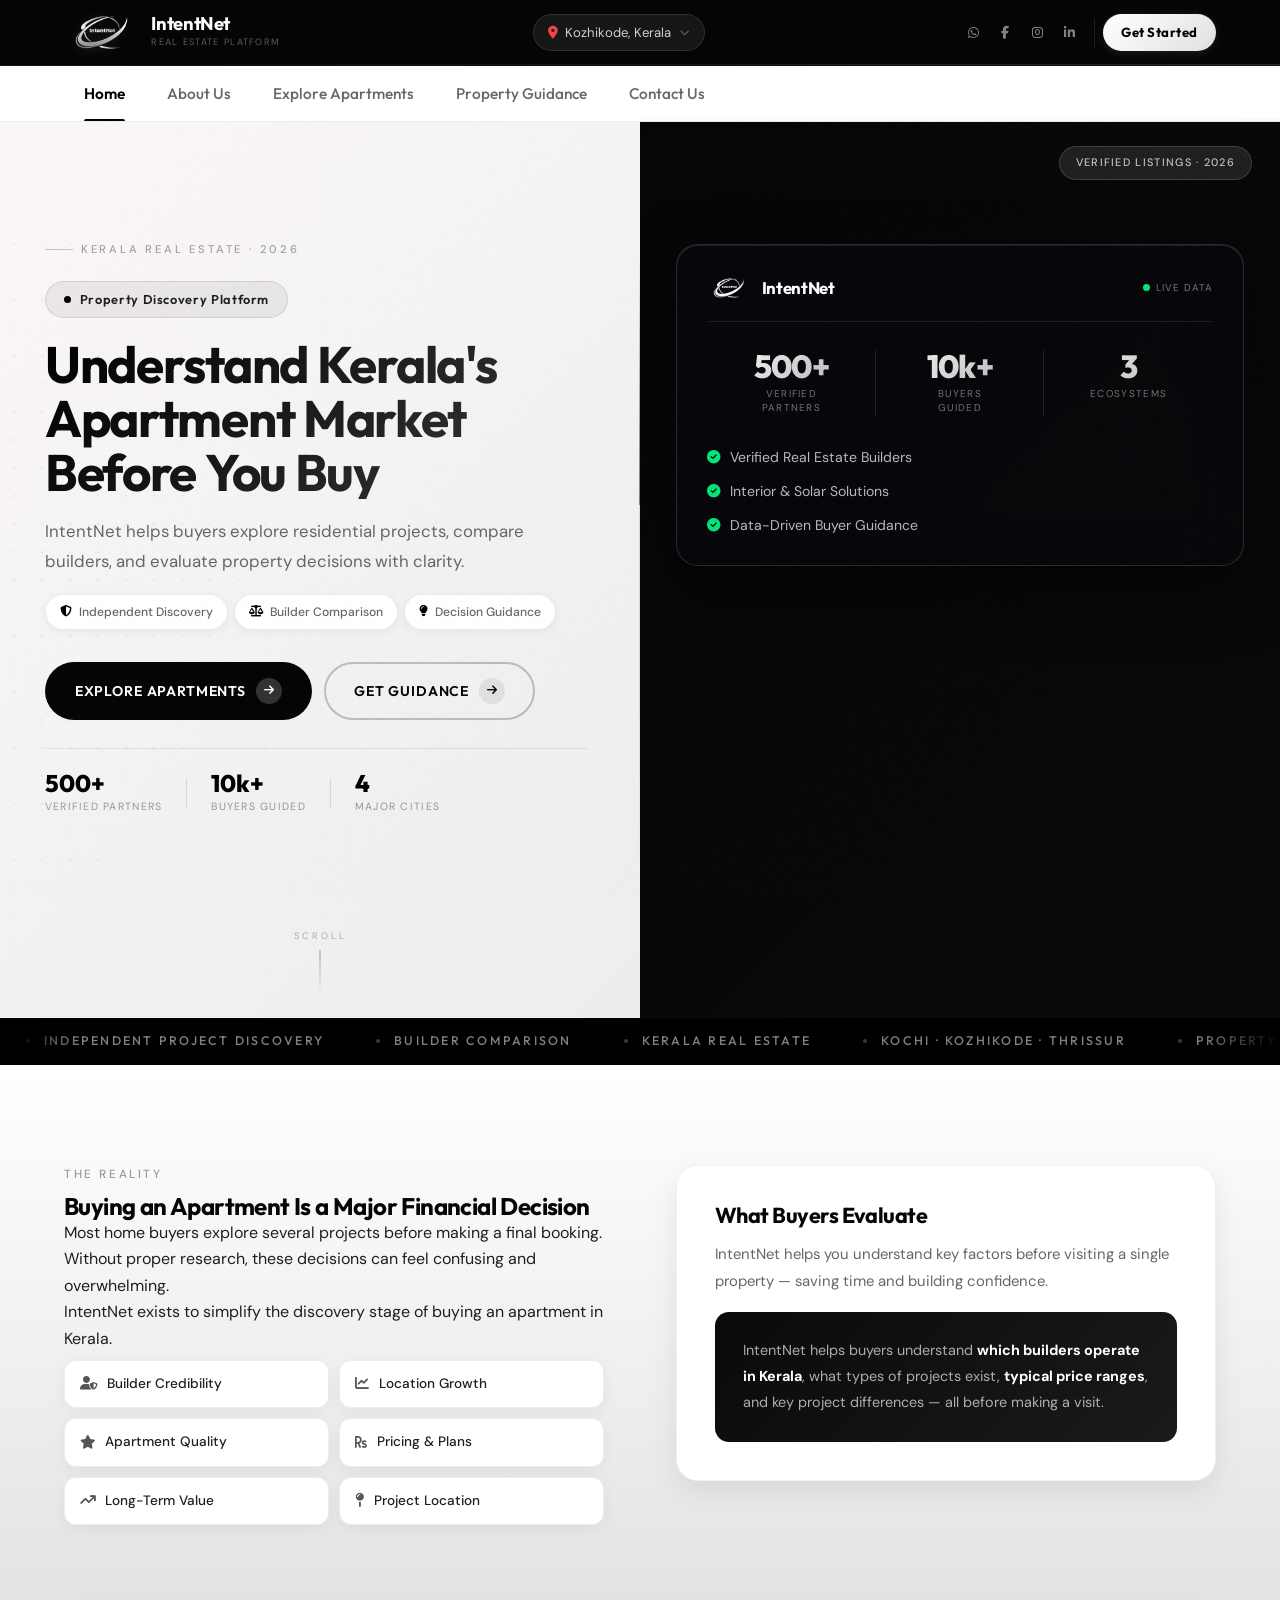
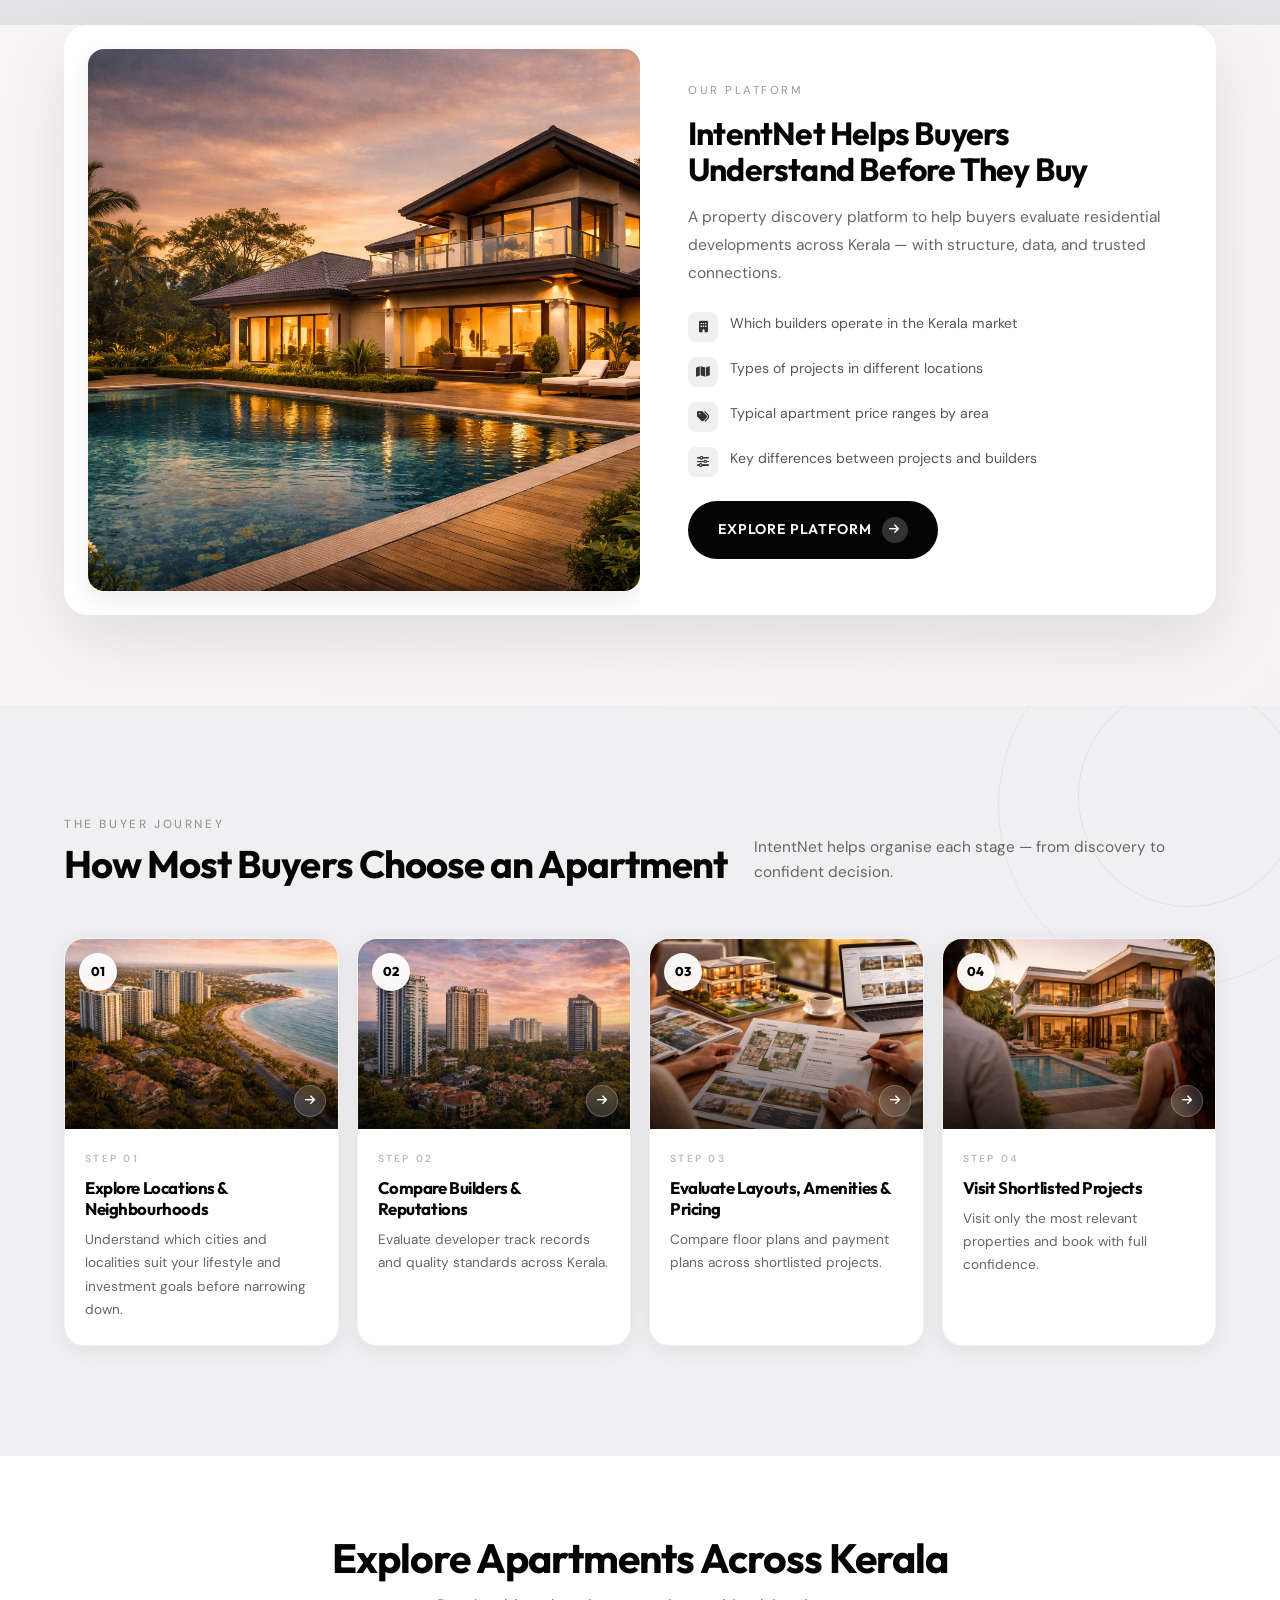
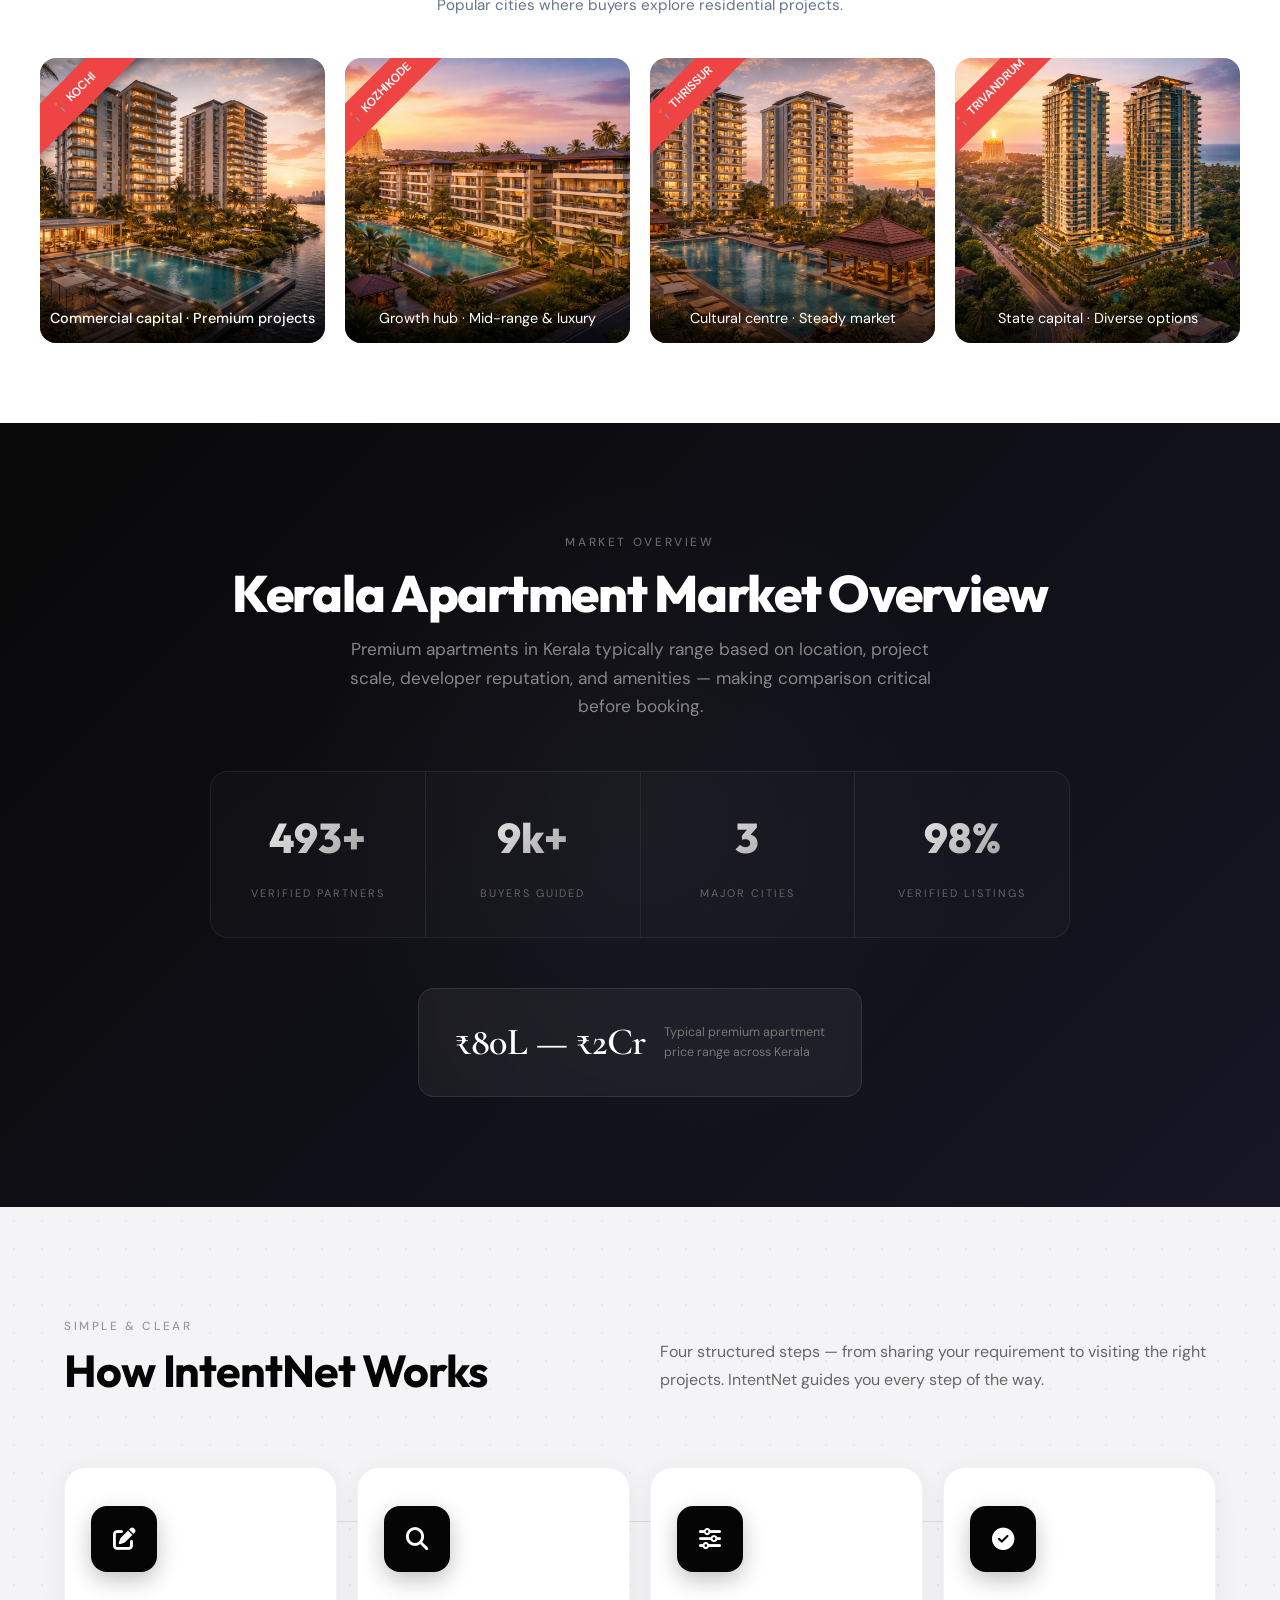
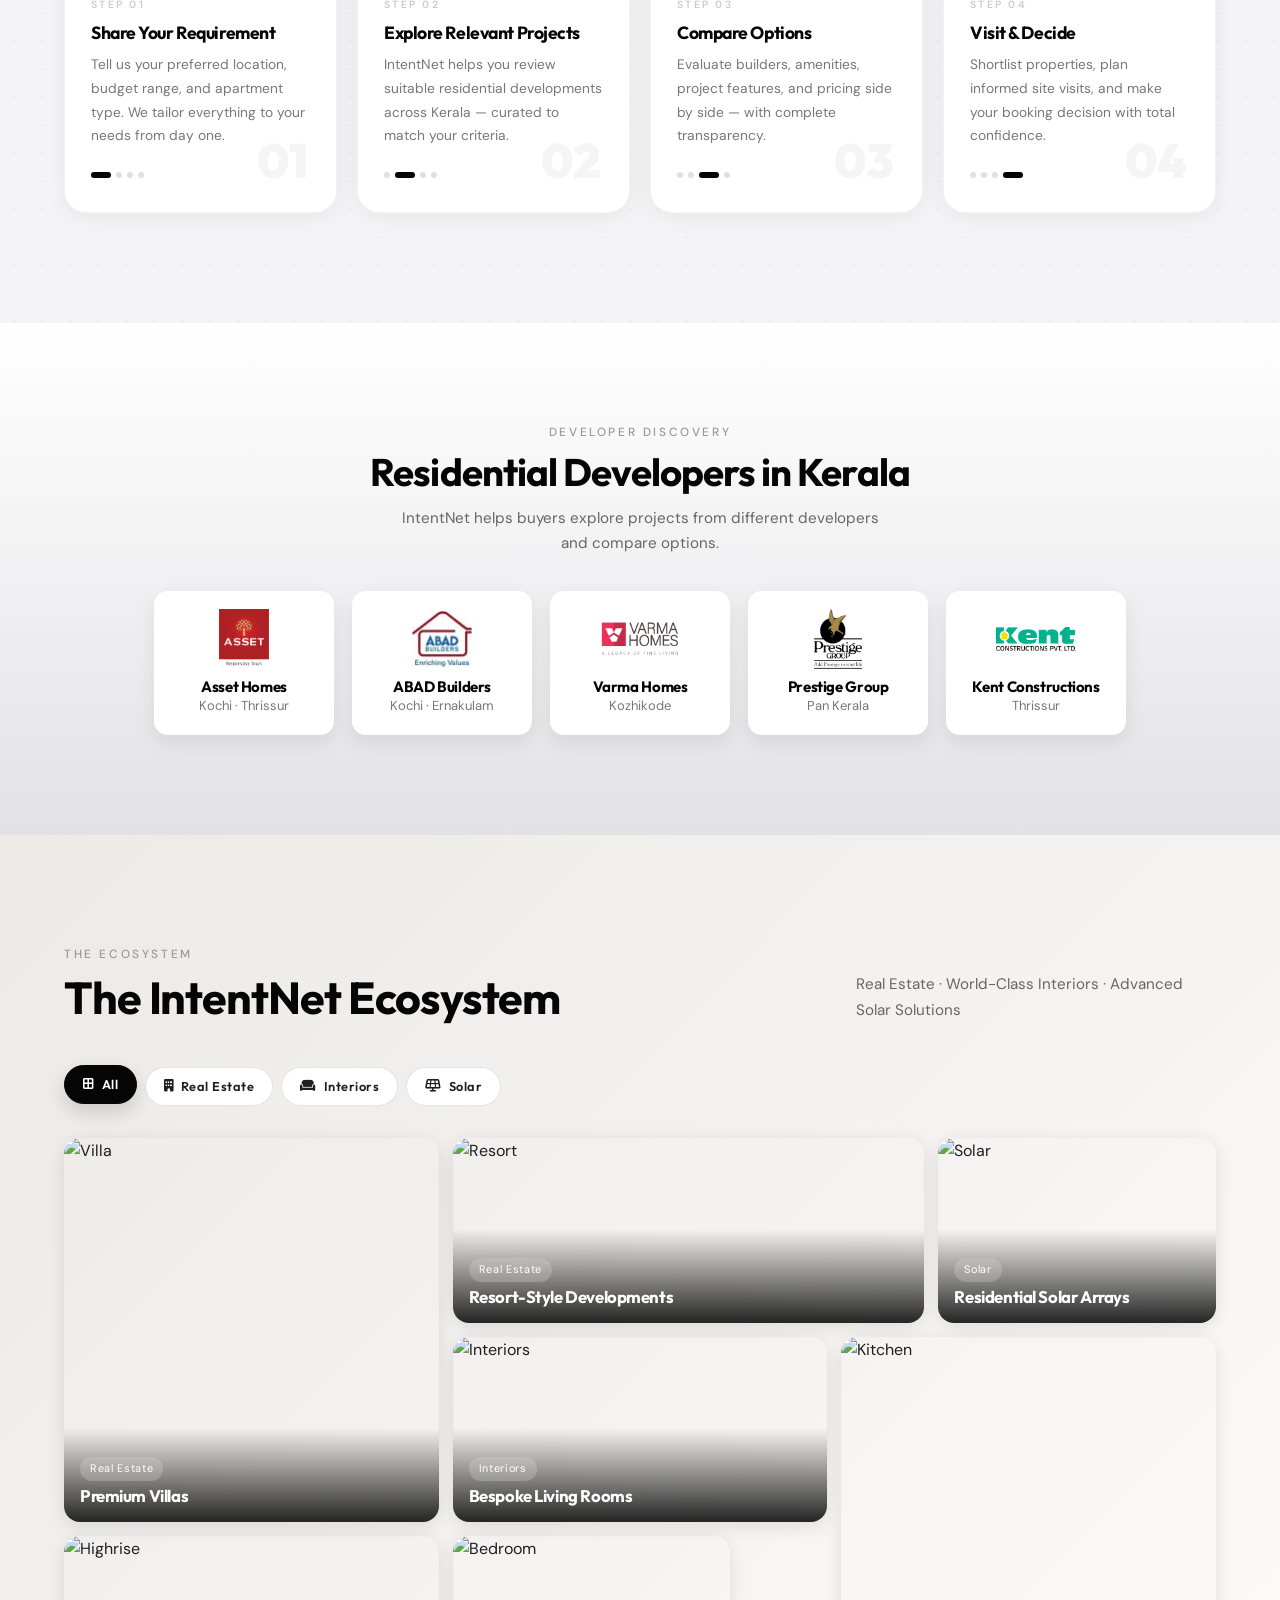
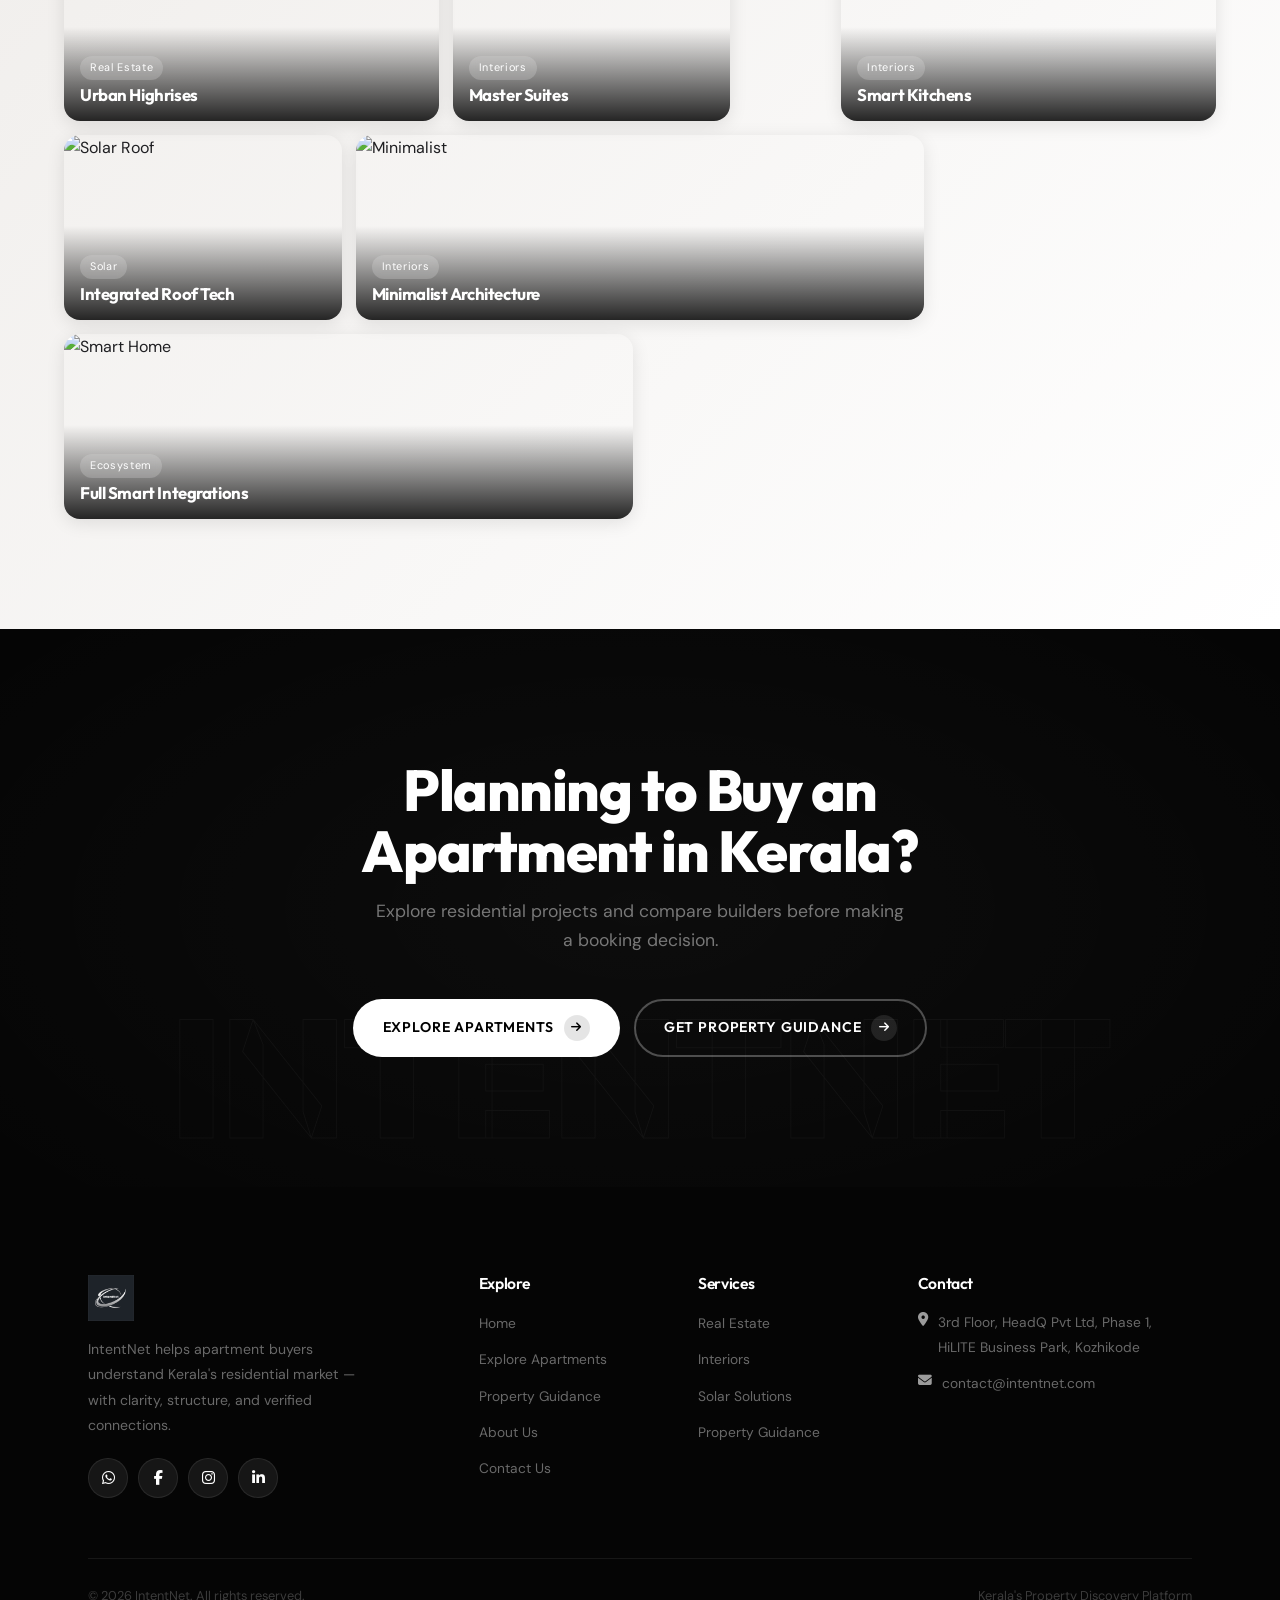
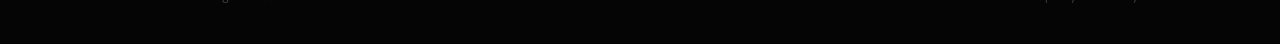
==== commit ffaf4678: "21-03-2026 responsive part2" ====
--- a/index.html
+++ b/index.html
@@ -1,161 +1,173 @@
 <!DOCTYPE html>
 <html lang="en">
+
 <head>
-<meta charset="UTF-8">
-<meta name="viewport" content="width=device-width, initial-scale=1.0">
-<title>IntentNet — Clarity Before You Buy | Kerala Real Estate</title>
-<link rel="icon" href="assets/favicon/favicon.ico" type="image/x-icon">
-<link href="https://fonts.googleapis.com/css2?family=Outfit:wght@300;400;500;600;700;800;900&family=DM+Sans:ital,opsz,wght@0,9..40,300;0,9..40,400;0,9..40,500;0,9..40,600;1,9..40,300&family=Cormorant+Garamond:ital,wght@0,400;0,600;1,400&display=swap" rel="stylesheet">
-<link rel="stylesheet" href="https://cdnjs.cloudflare.com/ajax/libs/font-awesome/6.4.0/css/all.min.css">
-<link rel="stylesheet" href="styles.css">
-<link rel="stylesheet" href="page-styles.css">
+  <meta charset="UTF-8">
+  <meta name="viewport" content="width=device-width, initial-scale=1.0">
+  <title>IntentNet — Clarity Before You Buy | Kerala Real Estate</title>
+  <link rel="icon" href="assets/favicon/favicon.ico" type="image/x-icon">
+  <link
+    href="https://fonts.googleapis.com/css2?family=Outfit:wght@300;400;500;600;700;800;900&family=DM+Sans:ital,opsz,wght@0,9..40,300;0,9..40,400;0,9..40,500;0,9..40,600;1,9..40,300&family=Cormorant+Garamond:ital,wght@0,400;0,600;1,400&display=swap"
+    rel="stylesheet">
+  <link rel="stylesheet" href="https://cdnjs.cloudflare.com/ajax/libs/font-awesome/6.4.0/css/all.min.css">
+  <link rel="stylesheet" href="styles.css">
+  <link rel="stylesheet" href="page-styles.css">
 </head>
+
 <body class="page-offset">
 
-<!-- PROGRESS BAR -->
-<div class="pbar" id="pbar"></div>
-<div class="pbar" id="pbar"></div>
-
-<!-- ============================================================
+  <!-- PAGE LOADER -->
+  <div class="page-loader" id="pageLoader">
+    <div class="loader-content">
+      <img src="assets/logo/intentnet-logo.png" alt="IntentNet">
+      <div class="loader-spinner"></div>
+    </div>
+  </div>
+
+  <!-- PROGRESS BAR -->
+  <div class="pbar" id="pbar"></div>
+  <div class="pbar" id="pbar"></div>
+
+  <!-- ============================================================
      NAVBAR
      ============================================================ -->
-<nav class="navbar" id="navbar">
-  <!-- Top bar: logo · location · socials · CTA · hamburger -->
-  <div class="nt">
-    <a href="index.html" class="nl">
-      <img src="assets/logo/intentnet-logo.png" alt="IntentNet">
-      <div class="nl-text">
-        <strong>IntentNet</strong>
-        <span>Real Estate Platform</span>
-      </div>
-    </a>
-
-    <div class="nav-loc">
-      <i class="fa-solid fa-location-dot pin"></i>
-      <span>Kozhikode, Kerala</span>
-      <i class="fa-solid fa-chevron-down chev"></i>
-    </div>
-
-    <div class="nr">
-      <div class="nsoc">
-        <a href="#" aria-label="WhatsApp"><i class="fa-brands fa-whatsapp"></i></a>
-        <a href="#" aria-label="Facebook"><i class="fa-brands fa-facebook-f"></i></a>
-        <a href="#" aria-label="Instagram"><i class="fa-brands fa-instagram"></i></a>
-        <a href="#" aria-label="LinkedIn"><i class="fa-brands fa-linkedin-in"></i></a>
-      </div>
-      <a href="contact.html" class="nav-pill">Get Started</a>
-      <button class="ham" id="ham" aria-label="Open menu">
-        <span></span><span></span><span></span>
-      </button>
+  <nav class="navbar" id="navbar">
+    <!-- Top bar: logo · location · socials · CTA · hamburger -->
+    <div class="nt">
+      <a href="index.html" class="nl">
+        <img src="assets/logo/intentnet-logo.png" alt="IntentNet">
+        <div class="nl-text">
+          <strong>IntentNet</strong>
+          <span>Real Estate Platform</span>
+        </div>
+      </a>
+
+      <div class="nav-loc">
+        <i class="fa-solid fa-location-dot pin"></i>
+        <span>Kozhikode, Kerala</span>
+        <i class="fa-solid fa-chevron-down chev"></i>
+      </div>
+
+      <div class="nr">
+        <div class="nsoc">
+          <a href="#" aria-label="WhatsApp"><i class="fa-brands fa-whatsapp"></i></a>
+          <a href="#" aria-label="Facebook"><i class="fa-brands fa-facebook-f"></i></a>
+          <a href="#" aria-label="Instagram"><i class="fa-brands fa-instagram"></i></a>
+          <a href="#" aria-label="LinkedIn"><i class="fa-brands fa-linkedin-in"></i></a>
+        </div>
+        <a href="contact.html" class="nav-pill">Get Started</a>
+        <button class="ham" id="ham" aria-label="Open menu">
+          <span></span><span></span><span></span>
+        </button>
+      </div>
+    </div>
+
+    <!-- Bottom bar: page links -->
+    <div class="nb">
+      <div class="nb-links">
+        <a href="index.html" class="active">Home</a>
+        <a href="about.html">About Us</a>
+        <a href="explore_apartments.html">Explore Apartments</a>
+        <a href="property_guidance.html">Property Guidance</a>
+        <a href="contact.html">Contact Us</a>
+      </div>
+    </div>
+  </nav>
+
+  <!-- ============================================================
+     MOBILE MENU (full-screen overlay)
+     ============================================================ -->
+  <div class="mob-menu" id="mobMenu">
+    <button class="mob-close" id="mc" aria-label="Close menu">
+      <i class="fa-solid fa-xmark"></i>
+    </button>
+    <nav class="mob-nav">
+      <a href="index.html"><i class="fa-solid fa-house"></i> Home</a>
+      <a href="explore_apartments.html"><i class="fa-solid fa-building"></i> Explore Apartments</a>
+      <a href="property_guidance.html"><i class="fa-solid fa-handshake"></i> Property Guidance</a>
+      <a href="about.html"><i class="fa-solid fa-users"></i> About Us</a>
+      <a href="contact.html"><i class="fa-solid fa-envelope"></i> Contact Us</a>
+    </nav>
+    <div class="mob-soc">
+      <a href="#"><i class="fa-brands fa-whatsapp"></i></a>
+      <a href="#"><i class="fa-brands fa-facebook-f"></i></a>
+      <a href="#"><i class="fa-brands fa-instagram"></i></a>
+      <a href="#"><i class="fa-brands fa-linkedin-in"></i></a>
     </div>
   </div>
 
-  <!-- Bottom bar: page links -->
-  <div class="nb">
-    <div class="nb-links">
-      <a href="index.html" class="active">Home</a>
-      <a href="about.html">About Us</a>
-      <a href="explore_apartments.html">Explore Apartments</a>
-      <a href="property_guidance.html">Property Guidance</a>
-      <a href="contact.html">Contact Us</a>
-    </div>
-  </div>
-</nav>
-
-<!-- ============================================================
-     MOBILE MENU (full-screen overlay)
-     ============================================================ -->
-<div class="mob-menu" id="mobMenu">
-  <button class="mob-close" id="mc" aria-label="Close menu">
-    <i class="fa-solid fa-xmark"></i>
-  </button>
-  <nav class="mob-nav">
-    <a href="index.html"><i class="fa-solid fa-house"></i> Home</a>
-    <a href="explore_apartments.html"><i class="fa-solid fa-building"></i> Explore Apartments</a>
-    <a href="property_guidance.html"><i class="fa-solid fa-handshake"></i> Property Guidance</a>
-    <a href="about.html"><i class="fa-solid fa-users"></i> About Us</a>
-    <a href="contact.html"><i class="fa-solid fa-envelope"></i> Contact Us</a>
-  </nav>
-  <div class="mob-soc">
-    <a href="#"><i class="fa-brands fa-whatsapp"></i></a>
-    <a href="#"><i class="fa-brands fa-facebook-f"></i></a>
-    <a href="#"><i class="fa-brands fa-instagram"></i></a>
-    <a href="#"><i class="fa-brands fa-linkedin-in"></i></a>
-  </div>
-</div>
-
-<!-- ============================================================
+  <!-- ============================================================
      HERO — CINEMATIC SPLIT
      ============================================================ -->
-<section class="hero">
-
-  <!-- LEFT: text content -->
-  <div class="hero-left">
-    <div class="hero-left-acc"></div>
-
-    <div class="hero-yr">
-      <span class="hero-yr-line"></span>
-      Kerala Real Estate · 2026
-    </div>
-
-    <div class="hbadge">
-      <span class="bdot"></span>
-      Property Discovery Platform
-    </div>
-
-    <h1 class="htit" id="htit">
-      Understand Kerala's Apartment Market Before You Buy
-    </h1>
-
-    <p class="hsub">
-      IntentNet helps buyers explore residential projects, compare builders,
-      and evaluate property decisions with clarity.
-    </p>
-
-    <div class="htrust">
-      <span class="htp"><i class="fa-solid fa-shield-halved"></i>Independent Discovery</span>
-      <span class="htp"><i class="fa-solid fa-scale-balanced"></i>Builder Comparison</span>
-      <span class="htp"><i class="fa-solid fa-lightbulb"></i>Decision Guidance</span>
-    </div>
-
-    <div class="ha">
-      <a href="explore_apartments.html" class="btn btn-dk">
-        <span class="btn-rip"></span>
-        Explore Apartments
-        <span class="btn-arr"><i class="fa-solid fa-arrow-right"></i></span>
-      </a>
-      <a href="property_guidance.html" class="btn btn-gh">
-        <span class="btn-rip"></span>
-        Get Guidance
-        <span class="btn-arr"><i class="fa-solid fa-arrow-right"></i></span>
-      </a>
-    </div>
-
-    <div class="hero-stats">
-      <div class="hsi">
-        <span class="hsi-n cnt" data-to="500" data-s="+">500+</span>
-        <span class="hsi-l">Verified Partners</span>
-      </div>
-      <div class="hsd"></div>
-      <div class="hsi">
-        <span class="hsi-n cnt" data-to="10" data-s="k+">10k+</span>
-        <span class="hsi-l">Buyers Guided</span>
-      </div>
-      <div class="hsd"></div>
-      <div class="hsi">
-        <span class="hsi-n cnt" data-to="4" data-s="">4</span>
-        <span class="hsi-l">Major Cities</span>
-      </div>
-    </div>
-  </div>
-
-  <!-- RIGHT: image + glassmorphism stat card -->
-  <div class="hero-right">
-    <div class="hero-bg" id="heroBg"></div>
-    <div class="hero-ov"></div>
-
-    <!-- Floating decorative info badges -->
-    <!-- <div class="hfc hfc1">
+  <section class="hero">
+
+    <!-- LEFT: text content -->
+    <div class="hero-left">
+      <div class="hero-left-acc"></div>
+
+      <div class="hero-yr">
+        <span class="hero-yr-line"></span>
+        Kerala Real Estate · 2026
+      </div>
+
+      <div class="hbadge">
+        <span class="bdot"></span>
+        Property Discovery Platform
+      </div>
+
+      <h1 class="htit" id="htit">
+        Understand Kerala's Apartment Market Before You Buy
+      </h1>
+
+      <p class="hsub">
+        IntentNet helps buyers explore residential projects, compare builders,
+        and evaluate property decisions with clarity.
+      </p>
+
+      <div class="htrust">
+        <span class="htp"><i class="fa-solid fa-shield-halved"></i>Independent Discovery</span>
+        <span class="htp"><i class="fa-solid fa-scale-balanced"></i>Builder Comparison</span>
+        <span class="htp"><i class="fa-solid fa-lightbulb"></i>Decision Guidance</span>
+      </div>
+
+      <div class="ha">
+        <a href="explore_apartments.html" class="btn btn-dk">
+          <span class="btn-rip"></span>
+          Explore Apartments
+          <span class="btn-arr"><i class="fa-solid fa-arrow-right"></i></span>
+        </a>
+        <a href="property_guidance.html" class="btn btn-gh">
+          <span class="btn-rip"></span>
+          Get Guidance
+          <span class="btn-arr"><i class="fa-solid fa-arrow-right"></i></span>
+        </a>
+      </div>
+
+      <div class="hero-stats">
+        <div class="hsi">
+          <span class="hsi-n cnt" data-to="500" data-s="+">500+</span>
+          <span class="hsi-l">Verified Partners</span>
+        </div>
+        <div class="hsd"></div>
+        <div class="hsi">
+          <span class="hsi-n cnt" data-to="10" data-s="k+">10k+</span>
+          <span class="hsi-l">Buyers Guided</span>
+        </div>
+        <div class="hsd"></div>
+        <div class="hsi">
+          <span class="hsi-n cnt" data-to="4" data-s="">4</span>
+          <span class="hsi-l">Major Cities</span>
+        </div>
+      </div>
+    </div>
+
+    <!-- RIGHT: image + glassmorphism stat card -->
+    <div class="hero-right">
+      <div class="hero-bg" id="heroBg"></div>
+      <div class="hero-ov"></div>
+
+      <!-- Floating decorative info badges -->
+      <!-- <div class="hfc hfc1">
       <span class="hfc-l">Market Range</span>
       <span class="hfc-v">₹80L — ₹2Cr</span>
       <span class="hfc-s">Premium apartments · Kerala</span>
@@ -166,247 +178,241 @@
       <span class="hfc-s">Across 4 major cities</span>
     </div> -->
 
-    <!-- Floating tag (absolute — never affects card position) -->
-    <div class="hero-tag">Verified Listings · 2026</div>
-
-    <!-- Stat card anchored to bottom via justify-content:flex-end -->
-    <div class="hero-rc">
-      <div class="hsp">
-        <div class="hsp-top">
-          <div class="hsp-logo">
-            <img src="assets/logo/intentnet-logo.png" alt="IntentNet"
-                 onerror="this.style.display='none'">
-            <span>IntentNet</span>
+      <!-- Floating tag (absolute — never affects card position) -->
+      <div class="hero-tag">Verified Listings · 2026</div>
+
+      <!-- Stat card anchored to bottom via justify-content:flex-end -->
+      <div class="hero-rc">
+        <div class="hsp">
+          <div class="hsp-top">
+            <div class="hsp-logo">
+              <img src="assets/logo/intentnet-logo.png" alt="IntentNet" onerror="this.style.display='none'">
+              <span>IntentNet</span>
+            </div>
+            <div class="hsp-live">
+              <span class="hsp-ld"></span>
+              Live Data
+            </div>
           </div>
-          <div class="hsp-live">
-            <span class="hsp-ld"></span>
-            Live Data
+
+          <div class="hsp-nums">
+            <div class="hsp-n">
+              <h4 class="cnt" data-to="500" data-s="+">500+</h4>
+              <p>Verified<br>Partners</p>
+            </div>
+            <div class="hsp-n">
+              <h4 class="cnt" data-to="10" data-s="k+">10k+</h4>
+              <p>Buyers<br>Guided</p>
+            </div>
+            <div class="hsp-n">
+              <h4 class="cnt" data-to="3" data-s="">3</h4>
+              <p>Ecosystems</p>
+            </div>
           </div>
-        </div>
-
-        <div class="hsp-nums">
-          <div class="hsp-n">
-            <h4 class="cnt" data-to="500" data-s="+">500+</h4>
-            <p>Verified<br>Partners</p>
+
+          <ul class="hsp-list">
+            <li><i class="fa-solid fa-circle-check"></i>Verified Real Estate Builders</li>
+            <li><i class="fa-solid fa-circle-check"></i>Interior &amp; Solar Solutions</li>
+            <li><i class="fa-solid fa-circle-check"></i>Data-Driven Buyer Guidance</li>
+          </ul>
+        </div>
+      </div>
+    </div>
+
+    <!-- Scroll hint (desktop only) -->
+    <div class="hscroll">
+      <span class="hst">Scroll</span>
+      <div class="hsb"></div>
+    </div>
+  </section>
+
+  <!-- ============================================================
+     MARQUEE STRIP
+     ============================================================ -->
+  <div class="mq">
+    <div class="mq-t">
+      <div class="mq-i"><span class="mq-d"></span>Independent Project Discovery</div>
+      <div class="mq-i"><span class="mq-d"></span>Builder Comparison</div>
+      <div class="mq-i"><span class="mq-d"></span>Kerala Real Estate</div>
+      <div class="mq-i"><span class="mq-d"></span>Kochi · Kozhikode · Thrissur</div>
+      <div class="mq-i"><span class="mq-d"></span>Property Decision Guidance</div>
+      <div class="mq-i"><span class="mq-d"></span>500+ Verified Partners</div>
+      <div class="mq-i"><span class="mq-d"></span>Clarity Before You Buy</div>
+      <div class="mq-i"><span class="mq-d"></span>Premium Apartments Kerala</div>
+      <!-- duplicated for seamless loop -->
+      <div class="mq-i"><span class="mq-d"></span>Independent Project Discovery</div>
+      <div class="mq-i"><span class="mq-d"></span>Builder Comparison</div>
+      <div class="mq-i"><span class="mq-d"></span>Kerala Real Estate</div>
+      <div class="mq-i"><span class="mq-d"></span>Kochi · Kozhikode · Thrissur</div>
+      <div class="mq-i"><span class="mq-d"></span>Property Decision Guidance</div>
+      <div class="mq-i"><span class="mq-d"></span>500+ Verified Partners</div>
+      <div class="mq-i"><span class="mq-d"></span>Clarity Before You Buy</div>
+      <div class="mq-i"><span class="mq-d"></span>Premium Apartments Kerala</div>
+    </div>
+  </div>
+
+  <!-- ============================================================
+     MARKET REALITY
+     ============================================================ -->
+  <section class="market">
+    <div class="mk-grid">
+      <div class="rl">
+        <span class="kicker">The Reality</span>
+        <h2>Buying an Apartment Is a Major Financial Decision</h2>
+        <p>Most home buyers explore several projects before making a final booking.
+          Without proper research, these decisions can feel confusing and overwhelming.</p>
+        <p>IntentNet exists to simplify the discovery stage of buying an apartment in Kerala.</p>
+        <div class="fac-grid">
+          <div class="fac sg"><i class="fa-solid fa-user-shield"></i> Builder Credibility</div>
+          <div class="fac sg"><i class="fa-solid fa-chart-line"></i> Location Growth</div>
+          <div class="fac sg"><i class="fa-solid fa-star"></i> Apartment Quality</div>
+          <div class="fac sg"><i class="fa-solid fa-rupee-sign"></i> Pricing &amp; Plans</div>
+          <div class="fac sg"><i class="fa-solid fa-arrow-trend-up"></i> Long-Term Value</div>
+          <div class="fac sg"><i class="fa-solid fa-map-pin"></i> Project Location</div>
+        </div>
+      </div>
+
+      <div class="rr">
+        <div class="mk-r">
+          <h3>What Buyers Evaluate</h3>
+          <p>IntentNet helps you understand key factors before visiting a single property —
+            saving time and building confidence.</p>
+          <div class="mkhigh">
+            <p>IntentNet helps buyers understand <strong>which builders operate in Kerala</strong>,
+              what types of projects exist, <strong>typical price ranges</strong>, and key project
+              differences — all before making a visit.</p>
           </div>
-          <div class="hsp-n">
-            <h4 class="cnt" data-to="10" data-s="k+">10k+</h4>
-            <p>Buyers<br>Guided</p>
+        </div>
+      </div>
+    </div>
+  </section>
+
+  <!-- ============================================================
+     WHAT INTENTNET DOES
+     ============================================================ -->
+  <section class="split">
+    <div class="scard rs">
+      <div class="simg simg-p">
+        <img loading="lazy" src="assets\image-cards\villa.png">
+      </div>
+      <div class="sbody">
+        <span style="color:#999;text-transform:uppercase;letter-spacing:.22em;font-size:.72rem;">
+          Our Platform
+        </span>
+        <h2 style="font-size:clamp(1.6rem,2.5vw,2.2rem);line-height:1.12;margin:0;">
+          IntentNet Helps Buyers Understand Before They Buy
+        </h2>
+        <p style="font-size:.97rem;color:#666;line-height:1.8;max-width:50ch;margin:0;">
+          A property discovery platform to help buyers evaluate residential developments
+          across Kerala — with structure, data, and trusted connections.
+        </p>
+        <div style="display:flex;flex-direction:column;gap:11px;margin-top:4px;">
+          <div class="sfeat">
+            <div class="sfeat-ic"><i class="fa-solid fa-building"></i></div>
+            <span>Which builders operate in the Kerala market</span>
           </div>
-          <div class="hsp-n">
-            <h4 class="cnt" data-to="3" data-s="">3</h4>
-            <p>Ecosystems</p>
+          <div class="sfeat">
+            <div class="sfeat-ic"><i class="fa-solid fa-map"></i></div>
+            <span>Types of projects in different locations</span>
           </div>
-        </div>
-
-        <ul class="hsp-list">
-          <li><i class="fa-solid fa-circle-check"></i>Verified Real Estate Builders</li>
-          <li><i class="fa-solid fa-circle-check"></i>Interior &amp; Solar Solutions</li>
-          <li><i class="fa-solid fa-circle-check"></i>Data-Driven Buyer Guidance</li>
-        </ul>
-      </div>
-    </div>
-  </div>
-
-  <!-- Scroll hint (desktop only) -->
-  <div class="hscroll">
-    <span class="hst">Scroll</span>
-    <div class="hsb"></div>
-  </div>
-</section>
-
-<!-- ============================================================
-     MARQUEE STRIP
-     ============================================================ -->
-<div class="mq">
-  <div class="mq-t">
-    <div class="mq-i"><span class="mq-d"></span>Independent Project Discovery</div>
-    <div class="mq-i"><span class="mq-d"></span>Builder Comparison</div>
-    <div class="mq-i"><span class="mq-d"></span>Kerala Real Estate</div>
-    <div class="mq-i"><span class="mq-d"></span>Kochi · Kozhikode · Thrissur</div>
-    <div class="mq-i"><span class="mq-d"></span>Property Decision Guidance</div>
-    <div class="mq-i"><span class="mq-d"></span>500+ Verified Partners</div>
-    <div class="mq-i"><span class="mq-d"></span>Clarity Before You Buy</div>
-    <div class="mq-i"><span class="mq-d"></span>Premium Apartments Kerala</div>
-    <!-- duplicated for seamless loop -->
-    <div class="mq-i"><span class="mq-d"></span>Independent Project Discovery</div>
-    <div class="mq-i"><span class="mq-d"></span>Builder Comparison</div>
-    <div class="mq-i"><span class="mq-d"></span>Kerala Real Estate</div>
-    <div class="mq-i"><span class="mq-d"></span>Kochi · Kozhikode · Thrissur</div>
-    <div class="mq-i"><span class="mq-d"></span>Property Decision Guidance</div>
-    <div class="mq-i"><span class="mq-d"></span>500+ Verified Partners</div>
-    <div class="mq-i"><span class="mq-d"></span>Clarity Before You Buy</div>
-    <div class="mq-i"><span class="mq-d"></span>Premium Apartments Kerala</div>
-  </div>
-</div>
-
-<!-- ============================================================
-     MARKET REALITY
-     ============================================================ -->
-<section class="market">
-  <div class="mk-grid">
-    <div class="rl">
-      <span class="kicker">The Reality</span>
-      <h2>Buying an Apartment Is a Major Financial Decision</h2>
-      <p>Most home buyers explore several projects before making a final booking.
-         Without proper research, these decisions can feel confusing and overwhelming.</p>
-      <p>IntentNet exists to simplify the discovery stage of buying an apartment in Kerala.</p>
-      <div class="fac-grid">
-        <div class="fac sg"><i class="fa-solid fa-user-shield"></i> Builder Credibility</div>
-        <div class="fac sg"><i class="fa-solid fa-chart-line"></i> Location Growth</div>
-        <div class="fac sg"><i class="fa-solid fa-star"></i> Apartment Quality</div>
-        <div class="fac sg"><i class="fa-solid fa-rupee-sign"></i> Pricing &amp; Plans</div>
-        <div class="fac sg"><i class="fa-solid fa-arrow-trend-up"></i> Long-Term Value</div>
-        <div class="fac sg"><i class="fa-solid fa-map-pin"></i> Project Location</div>
-      </div>
-    </div>
-
-    <div class="rr">
-      <div class="mk-r">
-        <h3>What Buyers Evaluate</h3>
-        <p>IntentNet helps you understand key factors before visiting a single property —
-           saving time and building confidence.</p>
-        <div class="mkhigh">
-          <p>IntentNet helps buyers understand <strong>which builders operate in Kerala</strong>,
-             what types of projects exist, <strong>typical price ranges</strong>, and key project
-             differences — all before making a visit.</p>
-        </div>
-      </div>
-    </div>
-  </div>
-</section>
-
-<!-- ============================================================
-     WHAT INTENTNET DOES
-     ============================================================ -->
-<section class="split">
-  <div class="scard rs">
-    <div class="simg simg-p">
-      <img src="assets\image-cards\villa.png">
-    </div>
-    <div class="sbody">
-      <span style="color:#999;text-transform:uppercase;letter-spacing:.22em;font-size:.72rem;">
-        Our Platform
-      </span>
-      <h2 style="font-size:clamp(1.6rem,2.5vw,2.2rem);line-height:1.12;margin:0;">
-        IntentNet Helps Buyers Understand Before They Buy
-      </h2>
-      <p style="font-size:.97rem;color:#666;line-height:1.8;max-width:50ch;margin:0;">
-        A property discovery platform to help buyers evaluate residential developments
-        across Kerala — with structure, data, and trusted connections.
-      </p>
-      <div style="display:flex;flex-direction:column;gap:11px;margin-top:4px;">
-        <div class="sfeat">
-          <div class="sfeat-ic"><i class="fa-solid fa-building"></i></div>
-          <span>Which builders operate in the Kerala market</span>
-        </div>
-        <div class="sfeat">
-          <div class="sfeat-ic"><i class="fa-solid fa-map"></i></div>
-          <span>Types of projects in different locations</span>
-        </div>
-        <div class="sfeat">
-          <div class="sfeat-ic"><i class="fa-solid fa-tags"></i></div>
-          <span>Typical apartment price ranges by area</span>
-        </div>
-        <div class="sfeat">
-          <div class="sfeat-ic"><i class="fa-solid fa-sliders"></i></div>
-          <span>Key differences between projects and builders</span>
-        </div>
-      </div>
-      <a href="explore_apartments.html" class="btn btn-dk"
-         style="margin-top:8px;align-self:flex-start;">
-        <span class="btn-rip"></span>
-        Explore Platform
-        <span class="btn-arr"><i class="fa-solid fa-arrow-right"></i></span>
-      </a>
-    </div>
-  </div>
-</section>
-
-<!-- ============================================================
+          <div class="sfeat">
+            <div class="sfeat-ic"><i class="fa-solid fa-tags"></i></div>
+            <span>Typical apartment price ranges by area</span>
+          </div>
+          <div class="sfeat">
+            <div class="sfeat-ic"><i class="fa-solid fa-sliders"></i></div>
+            <span>Key differences between projects and builders</span>
+          </div>
+        </div>
+        <a href="explore_apartments.html" class="btn btn-dk" style="margin-top:8px;align-self:flex-start;">
+          <span class="btn-rip"></span>
+          Explore Platform
+          <span class="btn-arr"><i class="fa-solid fa-arrow-right"></i></span>
+        </a>
+      </div>
+    </div>
+  </section>
+
+  <!-- ============================================================
      BUYER JOURNEY — equal-height cards, no bg watermark text
      ============================================================ -->
-<section class="jrny">
-  <div class="jrny-h rv">
-    <div>
-      <span class="kicker">The Buyer Journey</span>
-      <h2>How Most Buyers Choose an Apartment</h2>
-    </div>
-    <p>IntentNet helps organise each stage — from discovery to confident decision.</p>
-  </div>
-
-  <div class="jg">
-    <!-- Card 1 — dark -->
-    <article class="jcard sg">
-      <div class="jmedia">
-        <img src="assets\image-cards\card1.png"
-             alt="Explore Locations">
-        <div class="jstep-badge">01</div>
-        <div class="jcta-arrow"><i class="fa-solid fa-arrow-right"></i></div>
-      </div>
-      <div class="jbody">
-        <span class="jstep-tag">Step 01</span>
-        <h3 class="jtit">Explore Locations &amp; Neighbourhoods</h3>
-        <p class="jtxt">Understand which cities and localities suit your lifestyle
-           and investment goals before narrowing down.</p>
-      </div>
-    </article>
-
-    <!-- Card 2 -->
-    <article class="jcard sg">
-      <div class="jmedia">
-        <img src="assets\image-cards\card2.png"
-             alt="Compare Builders">
-        <div class="jstep-badge">02</div>
-        <div class="jcta-arrow"><i class="fa-solid fa-arrow-right"></i></div>
-      </div>
-      <div class="jbody">
-        <span class="jstep-tag">Step 02</span>
-        <h3 class="jtit">Compare Builders &amp; Reputations</h3>
-        <p class="jtxt">Evaluate developer track records and quality standards
-           across Kerala.</p>
-      </div>
-    </article>
-
-    <!-- Card 3 -->
-    <article class="jcard sg">
-      <div class="jmedia">
-        <img src="assets\image-cards\card3.png"
-             alt="Evaluate Layouts">
-        <div class="jstep-badge">03</div>
-        <div class="jcta-arrow"><i class="fa-solid fa-arrow-right"></i></div>
-      </div>
-      <div class="jbody">
-        <span class="jstep-tag">Step 03</span>
-        <h3 class="jtit">Evaluate Layouts, Amenities &amp; Pricing</h3>
-        <p class="jtxt">Compare floor plans and payment plans across shortlisted
-           projects.</p>
-      </div>
-    </article>
-
-    <!-- Card 4 -->
-    <article class="jcard sg">
-      <div class="jmedia">
-        <img src="assets\image-cards\card4.png"
-             alt="Visit Projects">
-        <div class="jstep-badge">04</div>
-        <div class="jcta-arrow"><i class="fa-solid fa-arrow-right"></i></div>
-      </div>
-      <div class="jbody">
-        <span class="jstep-tag">Step 04</span>
-        <h3 class="jtit">Visit Shortlisted Projects</h3>
-        <p class="jtxt">Visit only the most relevant properties and book
-           with full confidence.</p>
-      </div>
-    </article>
-  </div>
-</section>
-
-<!-- ============================================================
+  <section class="jrny">
+    <div class="jrny-h rv">
+      <div>
+        <span class="kicker">The Buyer Journey</span>
+        <h2>How Most Buyers Choose an Apartment</h2>
+      </div>
+      <p>IntentNet helps organise each stage — from discovery to confident decision.</p>
+    </div>
+
+    <div class="jg">
+      <!-- Card 1 — dark -->
+      <article class="jcard sg">
+        <div class="jmedia">
+          <img loading="lazy" src="assets\image-cards\card1.png" alt="Explore Locations">
+          <div class="jstep-badge">01</div>
+          <div class="jcta-arrow"><i class="fa-solid fa-arrow-right"></i></div>
+        </div>
+        <div class="jbody">
+          <span class="jstep-tag">Step 01</span>
+          <h3 class="jtit">Explore Locations &amp; Neighbourhoods</h3>
+          <p class="jtxt">Understand which cities and localities suit your lifestyle
+            and investment goals before narrowing down.</p>
+        </div>
+      </article>
+
+      <!-- Card 2 -->
+      <article class="jcard sg">
+        <div class="jmedia">
+          <img loading="lazy" src="assets\image-cards\card2.png" alt="Compare Builders">
+          <div class="jstep-badge">02</div>
+          <div class="jcta-arrow"><i class="fa-solid fa-arrow-right"></i></div>
+        </div>
+        <div class="jbody">
+          <span class="jstep-tag">Step 02</span>
+          <h3 class="jtit">Compare Builders &amp; Reputations</h3>
+          <p class="jtxt">Evaluate developer track records and quality standards
+            across Kerala.</p>
+        </div>
+      </article>
+
+      <!-- Card 3 -->
+      <article class="jcard sg">
+        <div class="jmedia">
+          <img loading="lazy" src="assets\image-cards\card3.png" alt="Evaluate Layouts">
+          <div class="jstep-badge">03</div>
+          <div class="jcta-arrow"><i class="fa-solid fa-arrow-right"></i></div>
+        </div>
+        <div class="jbody">
+          <span class="jstep-tag">Step 03</span>
+          <h3 class="jtit">Evaluate Layouts, Amenities &amp; Pricing</h3>
+          <p class="jtxt">Compare floor plans and payment plans across shortlisted
+            projects.</p>
+        </div>
+      </article>
+
+      <!-- Card 4 -->
+      <article class="jcard sg">
+        <div class="jmedia">
+          <img loading="lazy" src="assets\image-cards\card4.png" alt="Visit Projects">
+          <div class="jstep-badge">04</div>
+          <div class="jcta-arrow"><i class="fa-solid fa-arrow-right"></i></div>
+        </div>
+        <div class="jbody">
+          <span class="jstep-tag">Step 04</span>
+          <h3 class="jtit">Visit Shortlisted Projects</h3>
+          <p class="jtxt">Visit only the most relevant properties and book
+            with full confidence.</p>
+        </div>
+      </article>
+    </div>
+  </section>
+
+  <!-- ============================================================
      CITIES
      ============================================================ -->
 
-<!-- 
+  <!-- 
 <section class="cities">
   <div class="container tc rv">
     <span class="kicker">City Discovery</span>
@@ -419,7 +425,7 @@
   </div>
   <div class="cit-g">
     <div class="jmedia">
-        <img src="assets\image-cards\kochi.png"
+        <img loading="lazy" src="assets\image-cards\kochi.png"
              alt="Visit Projects">
         <div class="jstep-badge">04</div>
         <div class="jcta-arrow"><i class="fa-solid fa-arrow-right"></i></div>
@@ -432,7 +438,7 @@
 
     <div class="citc sg">
       <div class="jmedia">
-        <img src="assets\image-cards\kozhikode.png"
+        <img loading="lazy" src="assets\image-cards\kozhikode.png"
              alt="Visit Projects">
         <div class="jstep-badge">04</div>
         <div class="jcta-arrow"><i class="fa-solid fa-arrow-right"></i></div>
@@ -444,7 +450,7 @@
 
     <div class="citc sg">
        <div class="jmedia">
-        <img src="assets\image-cards\thrissur.png"
+        <img loading="lazy" src="assets\image-cards\thrissur.png"
              alt="Visit Projects">
         <div class="jstep-badge">04</div>
         <div class="jcta-arrow"><i class="fa-solid fa-arrow-right"></i></div>
@@ -454,7 +460,7 @@
       <div class="cid">Cultural centre · Steady market</div>
     </div>
     <div class="citc sg">
-      <img src="assets\image-cards\thr.png"
+      <img loading="lazy" src="assets\image-cards\thr.png"
              alt="Visit Projects">
         <div class="jstep-badge">04</div>
         <div class="jcta-arrow"><i class="fa-solid fa-arrow-right"></i></div>
@@ -468,36 +474,32 @@
 
 
 
-
-<section style="padding:60px 20px;background:#ffffff;">
-  
-  <!-- HEADING -->
-  <div style="text-align:center;margin-bottom:40px;">
-    <h2 style="font-size:clamp(1.9rem,3.2vw,2.8rem);margin:0;">
-      Explore Apartments Across Kerala
-    </h2>
-    <p style="color:#64748b;max-width:500px;margin:12px auto 0;font-size:.95rem;">
-      Popular cities where buyers explore residential projects.
-    </p>
-  </div>
-
-  <!-- GRID -->
-  <div style="
-    display:grid;
-    grid-template-columns:repeat(4,1fr);
-    gap:20px;
-    max-width:1200px;
-    margin:auto;
-  ">
-
-    <!-- CARD -->
-    <div style="position:relative;border-radius:16px;overflow:hidden;aspect-ratio:1/1;">
-      
-      <img src="assets/image-cards/kochi.png"
-           style="width:100%;height:100%;object-fit:cover;display:block;">
-
-      <!-- DARK GRADIENT -->
-      <div style="
+  <!-- ============================================================
+     CITIES
+     ============================================================ -->
+  <section style="padding:80px 20px;background:#ffffff;">
+
+    <!-- HEADING -->
+    <div style="text-align:center;margin-bottom:40px;">
+      <h2 style="font-size:clamp(1.9rem,3.2vw,2.8rem);margin:0;">
+        Explore Apartments Across Kerala
+      </h2>
+      <p style="color:#64748b;max-width:500px;margin:12px auto 0;font-size:.95rem;">
+        Popular cities where buyers explore residential projects.
+      </p>
+    </div>
+
+    <!-- GRID -->
+    <div class="cities-grid">
+
+      <!-- CARD -->
+      <div style="position:relative;border-radius:16px;overflow:hidden;aspect-ratio:1/1;">
+
+        <img loading="lazy" src="assets/image-cards/kochi.png"
+          style="width:100%;height:100%;object-fit:cover;display:block;">
+
+        <!-- DARK GRADIENT -->
+        <div style="
         position:absolute;
         bottom:0;
         left:0;
@@ -506,8 +508,8 @@
         background:linear-gradient(to top, rgba(0,0,0,0.7), transparent);
       "></div>
 
-      <!-- BOTTOM TEXT -->
-      <div style="
+        <!-- BOTTOM TEXT -->
+        <div style="
         position:absolute;
         bottom:12px;
         width:100%;
@@ -516,11 +518,11 @@
         font-size:0.9rem;
         font-weight:500;
       ">
-        Commercial capital · Premium projects
-      </div>
-
-      <!-- RIBBON -->
-      <div style="
+          Commercial capital · Premium projects
+        </div>
+
+        <!-- RIBBON -->
+        <div style="
         position:absolute;
         top:18px;
         left:-55px;
@@ -534,416 +536,466 @@
         transform:rotate(-45deg);
         box-shadow:0 4px 10px rgba(0,0,0,0.3);
       ">
-        📍 KOCHI
-      </div>
-
-    </div>
-
-    <!-- CARD -->
-    <div style="position:relative;border-radius:16px;overflow:hidden;aspect-ratio:1/1;">
-      <img src="assets/image-cards/th1.png"
-           style="width:100%;height:100%;object-fit:cover;">
-
-      <div style="position:absolute;bottom:0;left:0;width:100%;height:40%;background:linear-gradient(to top, rgba(0,0,0,0.7), transparent);"></div>
-
-      <div style="position:absolute;bottom:12px;width:100%;text-align:center;color:#fff;font-size:0.9rem;">
-        Growth hub · Mid-range & luxury
-      </div>
-
-      <div style="position:absolute;top:18px;left:-55px;width:180px;text-align:center;background:#ef4444;color:#fff;padding:8px 0;font-size:0.75rem;font-weight:600;transform:rotate(-45deg);">
-        📍 KOZHIKODE
-      </div>
-    </div>
-
-    <!-- CARD -->
-    <div style="position:relative;border-radius:16px;overflow:hidden;aspect-ratio:1/1;">
-      <img src="assets/image-cards/thrissur.png"
-           style="width:100%;height:100%;object-fit:cover;">
-
-      <div style="position:absolute;bottom:0;left:0;width:100%;height:40%;background:linear-gradient(to top, rgba(0,0,0,0.7), transparent);"></div>
-
-      <div style="position:absolute;bottom:12px;width:100%;text-align:center;color:#fff;font-size:0.9rem;">
-        Cultural centre · Steady market
-      </div>
-
-      <div style="position:absolute;top:18px;left:-55px;width:180px;text-align:center;background:#ef4444;color:#fff;padding:8px 0;font-size:0.75rem;font-weight:600;transform:rotate(-45deg);">
-        📍 THRISSUR
-      </div>
-    </div>
-
-    <!-- CARD -->
-    <div style="position:relative;border-radius:16px;overflow:hidden;aspect-ratio:1/1;">
-      <img src="assets/image-cards/th.png"
-           style="width:100%;height:100%;object-fit:cover;">
-
-      <div style="position:absolute;bottom:0;left:0;width:100%;height:40%;background:linear-gradient(to top, rgba(0,0,0,0.7), transparent);"></div>
-
-      <div style="position:absolute;bottom:12px;width:100%;text-align:center;color:#fff;font-size:0.9rem;">
-        State capital · Diverse options
-      </div>
-
-      <div style="position:absolute;top:18px;left:-55px;width:180px;text-align:center;background:#ef4444;color:#fff;padding:8px 0;font-size:0.75rem;font-weight:600;transform:rotate(-45deg);">
-        📍 TRIVANDRUM
-      </div>
-    </div>
-
-  </div>
-</section>
-<!-- ============================================================
+          📍 KOCHI
+        </div>
+
+      </div>
+
+      <!-- CARD -->
+      <div style="position:relative;border-radius:16px;overflow:hidden;aspect-ratio:1/1;">
+        <img loading="lazy" src="assets/image-cards/th1.png" style="width:100%;height:100%;object-fit:cover;">
+
+        <div
+          style="position:absolute;bottom:0;left:0;width:100%;height:40%;background:linear-gradient(to top, rgba(0,0,0,0.7), transparent);">
+        </div>
+
+        <div style="position:absolute;bottom:12px;width:100%;text-align:center;color:#fff;font-size:0.9rem;">
+          Growth hub · Mid-range & luxury
+        </div>
+
+        <div
+          style="position:absolute;top:18px;left:-55px;width:180px;text-align:center;background:#ef4444;color:#fff;padding:8px 0;font-size:0.75rem;font-weight:600;transform:rotate(-45deg);">
+          📍 KOZHIKODE
+        </div>
+      </div>
+
+      <!-- CARD -->
+      <div style="position:relative;border-radius:16px;overflow:hidden;aspect-ratio:1/1;">
+        <img loading="lazy" src="assets/image-cards/thrissur.png" style="width:100%;height:100%;object-fit:cover;">
+
+        <div
+          style="position:absolute;bottom:0;left:0;width:100%;height:40%;background:linear-gradient(to top, rgba(0,0,0,0.7), transparent);">
+        </div>
+
+        <div style="position:absolute;bottom:12px;width:100%;text-align:center;color:#fff;font-size:0.9rem;">
+          Cultural centre · Steady market
+        </div>
+
+        <div
+          style="position:absolute;top:18px;left:-55px;width:180px;text-align:center;background:#ef4444;color:#fff;padding:8px 0;font-size:0.75rem;font-weight:600;transform:rotate(-45deg);">
+          📍 THRISSUR
+        </div>
+      </div>
+
+      <!-- CARD -->
+      <div style="position:relative;border-radius:16px;overflow:hidden;aspect-ratio:1/1;">
+        <img loading="lazy" src="assets/image-cards/th.png" style="width:100%;height:100%;object-fit:cover;">
+
+        <div
+          style="position:absolute;bottom:0;left:0;width:100%;height:40%;background:linear-gradient(to top, rgba(0,0,0,0.7), transparent);">
+        </div>
+
+        <div style="position:absolute;bottom:12px;width:100%;text-align:center;color:#fff;font-size:0.9rem;">
+          State capital · Diverse options
+        </div>
+
+        <div
+          style="position:absolute;top:18px;left:-55px;width:180px;text-align:center;background:#ef4444;color:#fff;padding:8px 0;font-size:0.75rem;font-weight:600;transform:rotate(-45deg);">
+          📍 TRIVANDRUM
+        </div>
+      </div>
+
+    </div>
+  </section>
+  <!-- ============================================================
      DARK MARKET INSIGHT
      ============================================================ -->
-<section class="insight">
-  <div class="io"></div>
-  <div class="container" style="position:relative;z-index:2;">
-    <span class="kicker" style="color:#666;margin-bottom:14px;">Market Overview</span>
-    <h2 class="rv">Kerala Apartment Market Overview</h2>
-    <p class="rv" style="transition-delay:.15s">
-      Premium apartments in Kerala typically range based on location, project scale,
-      developer reputation, and amenities — making comparison critical before booking.
-    </p>
-
-    <div class="istats rv" style="transition-delay:.28s">
-      <div class="istat">
-        <span class="in cnt" data-to="500" data-s="+">500+</span>
-        <span class="il">Verified Partners</span>
-      </div>
-      <div class="istat">
-        <span class="in cnt" data-to="10" data-s="k+">10k+</span>
-        <span class="il">Buyers Guided</span>
-      </div>
-      <div class="istat">
-        <span class="in cnt" data-to="4" data-s="">4</span>
-        <span class="il">Major Cities</span>
-      </div>
-      <div class="istat">
-        <span class="in cnt" data-to="100" data-s="%">100%</span>
-        <span class="il">Verified Listings</span>
-      </div>
-    </div>
-
-    <div class="pbox rv" style="transition-delay:.42s">
-      <div class="pnum">₹80L — ₹2Cr</div>
-      <div class="plbl">Typical premium apartment<br>price range across Kerala</div>
-    </div>
-  </div>
-</section>
-
-<!-- ============================================================
+  <section class="insight">
+    <div class="io"></div>
+    <div class="container" style="position:relative;z-index:2;">
+      <span class="kicker" style="color:#666;margin-bottom:14px;">Market Overview</span>
+      <h2 class="rv">Kerala Apartment Market Overview</h2>
+      <p class="rv" style="transition-delay:.15s">
+        Premium apartments in Kerala typically range based on location, project scale,
+        developer reputation, and amenities — making comparison critical before booking.
+      </p>
+
+      <div class="istats rv" style="transition-delay:.28s">
+        <div class="istat">
+          <span class="in cnt" data-to="500" data-s="+">500+</span>
+          <span class="il">Verified Partners</span>
+        </div>
+        <div class="istat">
+          <span class="in cnt" data-to="10" data-s="k+">10k+</span>
+          <span class="il">Buyers Guided</span>
+        </div>
+        <div class="istat">
+          <span class="in cnt" data-to="4" data-s="">4</span>
+          <span class="il">Major Cities</span>
+        </div>
+        <div class="istat">
+          <span class="in cnt" data-to="100" data-s="%">100%</span>
+          <span class="il">Verified Listings</span>
+        </div>
+      </div>
+
+      <div class="pbox rv" style="transition-delay:.42s">
+        <div class="pnum">₹80L — ₹2Cr</div>
+        <div class="plbl">Typical premium apartment<br>price range across Kerala</div>
+      </div>
+    </div>
+  </section>
+
+  <!-- ============================================================
      HOW IT WORKS
      ============================================================ -->
-<section class="how">
-  <div class="how-hd rv">
-    <div>
-      <span class="kicker">Simple &amp; Clear</span>
-      <h2>How IntentNet Works</h2>
-    </div>
-    <p>Four structured steps — from sharing your requirement to visiting
-       the right projects. IntentNet guides you every step of the way.</p>
-  </div>
-
-  <div class="how-grid">
-    <!-- animated connector line -->
-    <div class="hconn">
-      <div class="hconn-in"><div class="hconn-p"></div></div>
-    </div>
-
-    <div class="hcard sg">
-      <div class="hbg">01</div>
-      <div class="hic"><i class="fa-solid fa-pen-to-square"></i></div>
-      <span class="htag">Step 01</span>
-      <h3>Share Your Requirement</h3>
-      <p>Tell us your preferred location, budget range, and apartment type.
-         We tailor everything to your needs from day one.</p>
-      <div class="hdots">
-        <div class="hdot active"></div><div class="hdot"></div>
-        <div class="hdot"></div><div class="hdot"></div>
-      </div>
-    </div>
-
-    <div class="hcard sg">
-      <div class="hbg">02</div>
-      <div class="hic"><i class="fa-solid fa-magnifying-glass"></i></div>
-      <span class="htag">Step 02</span>
-      <h3>Explore Relevant Projects</h3>
-      <p>IntentNet helps you review suitable residential developments
-         across Kerala — curated to match your criteria.</p>
-      <div class="hdots">
-        <div class="hdot"></div><div class="hdot active"></div>
-        <div class="hdot"></div><div class="hdot"></div>
-      </div>
-    </div>
-
-    <div class="hcard sg">
-      <div class="hbg">03</div>
-      <div class="hic"><i class="fa-solid fa-sliders"></i></div>
-      <span class="htag">Step 03</span>
-      <h3>Compare Options</h3>
-      <p>Evaluate builders, amenities, project features, and pricing
-         side by side — with complete transparency.</p>
-      <div class="hdots">
-        <div class="hdot"></div><div class="hdot"></div>
-        <div class="hdot active"></div><div class="hdot"></div>
-      </div>
-    </div>
-
-    <div class="hcard sg">
-      <div class="hbg">04</div>
-      <div class="hic"><i class="fa-solid fa-circle-check"></i></div>
-      <span class="htag">Step 04</span>
-      <h3>Visit &amp; Decide</h3>
-      <p>Shortlist properties, plan informed site visits, and make your
-         booking decision with total confidence.</p>
-      <div class="hdots">
-        <div class="hdot"></div><div class="hdot"></div>
-        <div class="hdot"></div><div class="hdot active"></div>
-      </div>
-    </div>
-  </div>
-</section>
-
-<!-- ============================================================
+  <section class="how">
+    <div class="how-hd rv">
+      <div>
+        <span class="kicker">Simple &amp; Clear</span>
+        <h2>How IntentNet Works</h2>
+      </div>
+      <p>Four structured steps — from sharing your requirement to visiting
+        the right projects. IntentNet guides you every step of the way.</p>
+    </div>
+
+    <div class="how-grid">
+      <!-- animated connector line -->
+      <div class="hconn">
+        <div class="hconn-in">
+          <div class="hconn-p"></div>
+        </div>
+      </div>
+
+      <div class="hcard sg">
+        <div class="hbg">01</div>
+        <div class="hic"><i class="fa-solid fa-pen-to-square"></i></div>
+        <span class="htag">Step 01</span>
+        <h3>Share Your Requirement</h3>
+        <p>Tell us your preferred location, budget range, and apartment type.
+          We tailor everything to your needs from day one.</p>
+        <div class="hdots">
+          <div class="hdot active"></div>
+          <div class="hdot"></div>
+          <div class="hdot"></div>
+          <div class="hdot"></div>
+        </div>
+      </div>
+
+      <div class="hcard sg">
+        <div class="hbg">02</div>
+        <div class="hic"><i class="fa-solid fa-magnifying-glass"></i></div>
+        <span class="htag">Step 02</span>
+        <h3>Explore Relevant Projects</h3>
+        <p>IntentNet helps you review suitable residential developments
+          across Kerala — curated to match your criteria.</p>
+        <div class="hdots">
+          <div class="hdot"></div>
+          <div class="hdot active"></div>
+          <div class="hdot"></div>
+          <div class="hdot"></div>
+        </div>
+      </div>
+
+      <div class="hcard sg">
+        <div class="hbg">03</div>
+        <div class="hic"><i class="fa-solid fa-sliders"></i></div>
+        <span class="htag">Step 03</span>
+        <h3>Compare Options</h3>
+        <p>Evaluate builders, amenities, project features, and pricing
+          side by side — with complete transparency.</p>
+        <div class="hdots">
+          <div class="hdot"></div>
+          <div class="hdot"></div>
+          <div class="hdot active"></div>
+          <div class="hdot"></div>
+        </div>
+      </div>
+
+      <div class="hcard sg">
+        <div class="hbg">04</div>
+        <div class="hic"><i class="fa-solid fa-circle-check"></i></div>
+        <span class="htag">Step 04</span>
+        <h3>Visit &amp; Decide</h3>
+        <p>Shortlist properties, plan informed site visits, and make your
+          booking decision with total confidence.</p>
+        <div class="hdots">
+          <div class="hdot"></div>
+          <div class="hdot"></div>
+          <div class="hdot"></div>
+          <div class="hdot active"></div>
+        </div>
+      </div>
+    </div>
+  </section>
+
+  <!-- ============================================================
      BUILDERS
      ============================================================ -->
 
-<section class="builders">
-  <div class="container tc rv">
-    <span class="kicker">Developer Discovery</span>
-
-    <h2 style="font-size:clamp(1.8rem,3vw,2.7rem);margin-top:10px;">
-      Residential Developers in Kerala
-    </h2>
-
-    <p style="color:var(--tm);max-width:480px;margin:12px auto 0;font-size:.95rem;">
-      IntentNet helps buyers explore projects from different developers
-      and compare options.
-    </p>
-  </div>
-
-  <!-- Cards Row -->
-  <div class="bld-g"
-       style="display:flex;flex-wrap:wrap;gap:18px;justify-content:center;
+  <section class="builders">
+    <div class="container tc rv">
+      <span class="kicker">Developer Discovery</span>
+
+      <h2 style="font-size:clamp(1.8rem,3vw,2.7rem);margin-top:10px;">
+        Residential Developers in Kerala
+      </h2>
+
+      <p style="color:var(--tm);max-width:480px;margin:12px auto 0;font-size:.95rem;">
+        IntentNet helps buyers explore projects from different developers
+        and compare options.
+      </p>
+    </div>
+
+    <!-- Cards Row -->
+    <div class="bld-g" style="display:flex;flex-wrap:wrap;gap:18px;justify-content:center;
        margin-top:35px;">
 
-    <!-- Card -->
-    <div style="background:#fff;border-radius:14px;padding:18px;
+      <!-- Card -->
+      <div style="background:#fff;border-radius:14px;padding:18px;
          width:18%;min-width:150px;
          display:flex;flex-direction:column;align-items:center;justify-content:center;
          box-shadow:0 8px 20px rgba(0,0,0,0.08);">
 
-      <img src="assets/logo/assets.webp"
-           style="width:60px;height:60px;object-fit:contain;margin-bottom:10px;">
-
-      <h4 style="margin:0;font-size:15px;">Asset Homes</h4>
-      <span style="color:#777;font-size:13px;">Kochi · Thrissur</span>
-    </div>
-
-    <div style="background:#fff;border-radius:14px;padding:18px;
+        <img src="assets/logo/assets.webp" style="width:60px;height:60px;object-fit:contain;margin-bottom:10px;">
+
+        <h4 style="margin:0;font-size:15px;">Asset Homes</h4>
+        <span style="color:#777;font-size:13px;">Kochi · Thrissur</span>
+      </div>
+
+      <div style="background:#fff;border-radius:14px;padding:18px;
          width:18%;min-width:150px;
          display:flex;flex-direction:column;align-items:center;justify-content:center;
          box-shadow:0 8px 20px rgba(0,0,0,0.08);">
 
-      <img src="assets/logo/abad.webp"
-           style="width:60px;height:60px;object-fit:contain;margin-bottom:10px;">
-
-      <h4 style="margin:0;font-size:15px;">ABAD Builders</h4>
-      <span style="color:#777;font-size:13px;">Kochi · Ernakulam</span>
-    </div>
-
-    <div style="background:#fff;border-radius:14px;padding:18px;
+        <img src="assets/logo/abad.webp" style="width:60px;height:60px;object-fit:contain;margin-bottom:10px;">
+
+        <h4 style="margin:0;font-size:15px;">ABAD Builders</h4>
+        <span style="color:#777;font-size:13px;">Kochi · Ernakulam</span>
+      </div>
+
+      <div style="background:#fff;border-radius:14px;padding:18px;
          width:18%;min-width:150px;
          display:flex;flex-direction:column;align-items:center;justify-content:center;
          box-shadow:0 8px 20px rgba(0,0,0,0.08);">
 
-      <img src="assets/logo/varma.webp"
-           style="width:80px;height:60px;object-fit:contain;margin-bottom:10px;">
-
-      <h4 style="margin:0;font-size:15px;">Varma Homes</h4>
-      <span style="color:#777;font-size:13px;">Kozhikode</span>
-    </div>
-
-    <div style="background:#fff;border-radius:14px;padding:18px;
+        <img src="assets/logo/varma.webp" style="width:80px;height:60px;object-fit:contain;margin-bottom:10px;">
+
+        <h4 style="margin:0;font-size:15px;">Varma Homes</h4>
+        <span style="color:#777;font-size:13px;">Kozhikode</span>
+      </div>
+
+      <div style="background:#fff;border-radius:14px;padding:18px;
          width:18%;min-width:150px;
          display:flex;flex-direction:column;align-items:center;justify-content:center;
          box-shadow:0 8px 20px rgba(0,0,0,0.08);">
 
-      <img src="assets/logo/prestige.webp"
-           style="width:60px;height:60px;object-fit:contain;margin-bottom:10px;">
-
-      <h4 style="margin:0;font-size:15px;">Prestige Group</h4>
-      <span style="color:#777;font-size:13px;">Pan Kerala</span>
-    </div>
-
-    <div style="background:#fff;border-radius:14px;padding:18px;
+        <img src="assets/logo/prestige.webp" style="width:60px;height:60px;object-fit:contain;margin-bottom:10px;">
+
+        <h4 style="margin:0;font-size:15px;">Prestige Group</h4>
+        <span style="color:#777;font-size:13px;">Pan Kerala</span>
+      </div>
+
+      <div style="background:#fff;border-radius:14px;padding:18px;
          width:18%;min-width:150px;
          display:flex;flex-direction:column;align-items:center;justify-content:center;
          box-shadow:0 8px 20px rgba(0,0,0,0.08);">
 
-      <img src="assets/logo/kenthomes.webp"
-           style="width:80px;height:60px;object-fit:contain;margin-bottom:10px;">
-
-      <h4 style="margin:0;font-size:15px;">Kent Constructions</h4>
-      <span style="color:#777;font-size:13px;">Thrissur</span>
-    </div>
-
-  </div>
-</section>
-
-<!-- ============================================================
+        <img src="assets/logo/kenthomes.webp" style="width:80px;height:60px;object-fit:contain;margin-bottom:10px;">
+
+        <h4 style="margin:0;font-size:15px;">Kent Constructions</h4>
+        <span style="color:#777;font-size:13px;">Thrissur</span>
+      </div>
+
+    </div>
+  </section>
+
+  <!-- ============================================================
      ECOSYSTEM GALLERY (bento mosaic)
      ============================================================ -->
-<section class="eco">
-  <div class="eco-header rv">
-    <div>
-      <span class="kicker">The Ecosystem</span>
-      <h2>The IntentNet Ecosystem</h2>
-    </div>
-    <p>Real Estate · World-Class Interiors · Advanced Solar Solutions</p>
-  </div>
-
-  <!-- Filter pills -->
-  <div class="eco-filters rv" style="transition-delay:.15s">
-    <span class="eco-f active"><i class="fa-solid fa-border-all"></i>All</span>
-    <span class="eco-f"><i class="fa-solid fa-building"></i>Real Estate</span>
-    <span class="eco-f"><i class="fa-solid fa-couch"></i>Interiors</span>
-    <span class="eco-f"><i class="fa-solid fa-solar-panel"></i>Solar</span>
-  </div>
-
-  <!-- Bento grid -->
-  <div class="eco-g">
-    <div class="eitem e1 sg">
-      <img src="https://images.unsplash.com/photo-1600596542815-ffad4c1539a9?auto=format&fit=crop&w=800&q=80" alt="Villa">
-      <div class="eov"><span class="etag">Real Estate</span><h3>Premium Villas</h3></div>
-    </div>
-    <div class="eitem e2 sg">
-      <img src="https://images.unsplash.com/photo-1512917774080-9991f1c4c750?auto=format&fit=crop&w=1200&q=80" alt="Resort">
-      <div class="eov"><span class="etag">Real Estate</span><h3>Resort-Style Developments</h3></div>
-    </div>
-    <div class="eitem e3 sg">
-      <img src="https://images.unsplash.com/photo-1509391366360-2e959784a276?auto=format&fit=crop&w=800&q=80" alt="Solar">
-      <div class="eov"><span class="etag">Solar</span><h3>Residential Solar Arrays</h3></div>
-    </div>
-    <div class="eitem e4 sg">
-      <img src="https://images.unsplash.com/photo-1600607687931-ce8a6c25118c?auto=format&fit=crop&w=800&q=80" alt="Interiors">
-      <div class="eov"><span class="etag">Interiors</span><h3>Bespoke Living Rooms</h3></div>
-    </div>
-    <div class="eitem e5 sg">
-      <img src="https://images.unsplash.com/photo-1600566753086-00f18efc2291?auto=format&fit=crop&w=800&q=80" alt="Kitchen">
-      <div class="eov"><span class="etag">Interiors</span><h3>Smart Kitchens</h3></div>
-    </div>
-    <div class="eitem e6 sg">
-      <img src="https://images.unsplash.com/photo-1564013799919-ab600027ffc6?auto=format&fit=crop&w=800&q=80" alt="Highrise">
-      <div class="eov"><span class="etag">Real Estate</span><h3>Urban Highrises</h3></div>
-    </div>
-    <div class="eitem e7 sg">
-      <img src="https://images.unsplash.com/photo-1613977257363-707ba9348227?auto=format&fit=crop&w=800&q=80" alt="Bedroom">
-      <div class="eov"><span class="etag">Interiors</span><h3>Master Suites</h3></div>
-    </div>
-    <div class="eitem e8 sg">
-      <img src="https://images.unsplash.com/photo-1521618755572-156ae0cdd74d?auto=format&fit=crop&w=800&q=80" alt="Solar Roof">
-      <div class="eov"><span class="etag">Solar</span><h3>Integrated Roof Tech</h3></div>
-    </div>
-    <div class="eitem e9 sg">
-      <img src="https://images.unsplash.com/photo-1600607687644-aac4c15cecb1?auto=format&fit=crop&w=1200&q=80" alt="Minimalist">
-      <div class="eov"><span class="etag">Interiors</span><h3>Minimalist Architecture</h3></div>
-    </div>
-    <div class="eitem e10 sg">
-      <img src="https://images.unsplash.com/photo-1600585154340-be6161a56a0c?auto=format&fit=crop&w=800&q=80" alt="Smart Home">
-      <div class="eov"><span class="etag">Ecosystem</span><h3>Full Smart Integrations</h3></div>
-    </div>
-  </div>
-</section>
-
-<!-- ============================================================
+  <section class="eco">
+    <div class="eco-header rv">
+      <div>
+        <span class="kicker">The Ecosystem</span>
+        <h2>The IntentNet Ecosystem</h2>
+      </div>
+      <p>Real Estate · World-Class Interiors · Advanced Solar Solutions</p>
+    </div>
+
+    <!-- Filter pills -->
+    <div class="eco-filters rv" style="transition-delay:.15s">
+      <span class="eco-f active"><i class="fa-solid fa-border-all"></i>All</span>
+      <span class="eco-f"><i class="fa-solid fa-building"></i>Real Estate</span>
+      <span class="eco-f"><i class="fa-solid fa-couch"></i>Interiors</span>
+      <span class="eco-f"><i class="fa-solid fa-solar-panel"></i>Solar</span>
+    </div>
+
+    <!-- Bento grid -->
+    <div class="eco-g">
+      <div class="eitem e1 sg">
+        <img loading="lazy"
+          src="https://images.unsplash.com/photo-1600596542815-ffad4c1539a9?auto=format&fit=crop&w=800&q=80"
+          alt="Villa">
+        <div class="eov"><span class="etag">Real Estate</span>
+          <h3>Premium Villas</h3>
+        </div>
+      </div>
+      <div class="eitem e2 sg">
+        <img loading="lazy"
+          src="https://images.unsplash.com/photo-1512917774080-9991f1c4c750?auto=format&fit=crop&w=1200&q=80"
+          alt="Resort">
+        <div class="eov"><span class="etag">Real Estate</span>
+          <h3>Resort-Style Developments</h3>
+        </div>
+      </div>
+      <div class="eitem e3 sg">
+        <img loading="lazy"
+          src="https://images.unsplash.com/photo-1509391366360-2e959784a276?auto=format&fit=crop&w=800&q=80"
+          alt="Solar">
+        <div class="eov"><span class="etag">Solar</span>
+          <h3>Residential Solar Arrays</h3>
+        </div>
+      </div>
+      <div class="eitem e4 sg">
+        <img loading="lazy"
+          src="https://images.unsplash.com/photo-1600607687931-ce8a6c25118c?auto=format&fit=crop&w=800&q=80"
+          alt="Interiors">
+        <div class="eov"><span class="etag">Interiors</span>
+          <h3>Bespoke Living Rooms</h3>
+        </div>
+      </div>
+      <div class="eitem e5 sg">
+        <img loading="lazy"
+          src="https://images.unsplash.com/photo-1600566753086-00f18efc2291?auto=format&fit=crop&w=800&q=80"
+          alt="Kitchen">
+        <div class="eov"><span class="etag">Interiors</span>
+          <h3>Smart Kitchens</h3>
+        </div>
+      </div>
+      <div class="eitem e6 sg">
+        <img loading="lazy"
+          src="https://images.unsplash.com/photo-1564013799919-ab600027ffc6?auto=format&fit=crop&w=800&q=80"
+          alt="Highrise">
+        <div class="eov"><span class="etag">Real Estate</span>
+          <h3>Urban Highrises</h3>
+        </div>
+      </div>
+      <div class="eitem e7 sg">
+        <img loading="lazy"
+          src="https://images.unsplash.com/photo-1613977257363-707ba9348227?auto=format&fit=crop&w=800&q=80"
+          alt="Bedroom">
+        <div class="eov"><span class="etag">Interiors</span>
+          <h3>Master Suites</h3>
+        </div>
+      </div>
+      <div class="eitem e8 sg">
+        <img loading="lazy"
+          src="https://images.unsplash.com/photo-1521618755572-156ae0cdd74d?auto=format&fit=crop&w=800&q=80"
+          alt="Solar Roof">
+        <div class="eov"><span class="etag">Solar</span>
+          <h3>Integrated Roof Tech</h3>
+        </div>
+      </div>
+      <div class="eitem e9 sg">
+        <img loading="lazy"
+          src="https://images.unsplash.com/photo-1600607687644-aac4c15cecb1?auto=format&fit=crop&w=1200&q=80"
+          alt="Minimalist">
+        <div class="eov"><span class="etag">Interiors</span>
+          <h3>Minimalist Architecture</h3>
+        </div>
+      </div>
+      <div class="eitem e10 sg">
+        <img loading="lazy"
+          src="https://images.unsplash.com/photo-1600585154340-be6161a56a0c?auto=format&fit=crop&w=800&q=80"
+          alt="Smart Home">
+        <div class="eov"><span class="etag">Ecosystem</span>
+          <h3>Full Smart Integrations</h3>
+        </div>
+      </div>
+    </div>
+  </section>
+
+  <!-- ============================================================
      FINAL CTA
      ============================================================ -->
-<section class="fcta">
-  <div class="fwm">INTENTNET</div>
-  <div class="container" style="position:relative;z-index:1;">
-    <h2 class="rv">Planning to Buy an<br>Apartment in Kerala?</h2>
-    <p class="rv" style="transition-delay:.2s">
-      Explore residential projects and compare builders before making
-      a booking decision.
-    </p>
-    <div class="fbtns rv" style="transition-delay:.4s">
-      <a href="explore_apartments.html" class="btn btn-wh">
-        <span class="btn-rip"></span>
-        Explore Apartments
-        <span class="btn-arr"><i class="fa-solid fa-arrow-right"></i></span>
-      </a>
-      <a href="property_guidance.html" class="btn"
-         style="background:transparent;color:#fff;border:2px solid rgba(255,255,255,.28);">
-        <span class="btn-rip"></span>
-        Get Property Guidance
-        <span class="btn-arr" style="background:rgba(255,255,255,.1);color:#fff;">
-          <i class="fa-solid fa-arrow-right"></i>
-        </span>
-      </a>
-    </div>
-  </div>
-</section>
-
-<!-- ============================================================
+  <section class="fcta">
+    <div class="fwm">INTENTNET</div>
+    <div class="container" style="position:relative;z-index:1;">
+      <h2 class="rv">Planning to Buy an<br>Apartment in Kerala?</h2>
+      <p class="rv" style="transition-delay:.2s">
+        Explore residential projects and compare builders before making
+        a booking decision.
+      </p>
+      <div class="fbtns rv" style="transition-delay:.4s">
+        <a href="explore_apartments.html" class="btn btn-wh">
+          <span class="btn-rip"></span>
+          Explore Apartments
+          <span class="btn-arr"><i class="fa-solid fa-arrow-right"></i></span>
+        </a>
+        <a href="property_guidance.html" class="btn"
+          style="background:transparent;color:#fff;border:2px solid rgba(255,255,255,.28);">
+          <span class="btn-rip"></span>
+          Get Property Guidance
+          <span class="btn-arr" style="background:rgba(255,255,255,.1);color:#fff;">
+            <i class="fa-solid fa-arrow-right"></i>
+          </span>
+        </a>
+      </div>
+    </div>
+  </section>
+
+  <!-- ============================================================
      FOOTER
      ============================================================ -->
-<footer class="foot">
-  <div class="container">
-    <div class="ftgrid">
-      <div class="ftbrand">
-        <img src="assets/logo/intentnet-logo.png" alt="IntentNet"
-             onerror="this.alt='IntentNet'">
-        <p>IntentNet helps apartment buyers understand Kerala's residential market —
-           with clarity, structure, and verified connections.</p>
-        <div class="ftsoc">
-          <a href="#"><i class="fa-brands fa-whatsapp"></i></a>
-          <a href="#"><i class="fa-brands fa-facebook-f"></i></a>
-          <a href="#"><i class="fa-brands fa-instagram"></i></a>
-          <a href="#"><i class="fa-brands fa-linkedin-in"></i></a>
-        </div>
-      </div>
-
-      <div class="ftcol">
-        <h5>Explore</h5>
-        <ul>
-          <li><a href="index.html">Home</a></li>
-          <li><a href="explore_apartments.html">Explore Apartments</a></li>
-          <li><a href="property_guidance.html">Property Guidance</a></li>
-          <li><a href="about.html">About Us</a></li>
-          <li><a href="contact.html">Contact Us</a></li>
-        </ul>
-      </div>
-
-      <div class="ftcol">
-        <h5>Services</h5>
-        <ul>
-          <li><a href="#">Real Estate</a></li>
-          <li><a href="#">Interiors</a></li>
-          <li><a href="#">Solar Solutions</a></li>
-          <li><a href="property_guidance.html">Property Guidance</a></li>
-        </ul>
-      </div>
-
-      <div class="ftcol ftadr">
-        <h5>Contact</h5>
-        <p>
-          <i class="fa-solid fa-location-dot"></i>
-          3rd Floor, HeadQ Pvt Ltd, Phase 1,
-          HiLITE Business Park, Kozhikode
-        </p>
-        <p>
-          <i class="fa-solid fa-envelope"></i>
-          contact@intentnet.com
-        </p>
-      </div>
-    </div>
-
-    <div class="ftbar">
-      <p>&copy; 2026 IntentNet. All rights reserved.</p>
-      <p>Kerala's Property Discovery Platform</p>
-    </div>
-  </div>
-</footer>
-
-<!-- JS loaded at end of body -->
-<script src="main.js"></script>
+  <footer class="foot">
+    <div class="container">
+      <div class="ftgrid">
+        <div class="ftbrand">
+          <img src="assets/logo/intentnet.jpeg" alt="IntentNet" onerror="this.alt='IntentNet'">
+          <p>IntentNet helps apartment buyers understand Kerala's residential market —
+            with clarity, structure, and verified connections.</p>
+          <div class="ftsoc">
+            <a href="#"><i class="fa-brands fa-whatsapp"></i></a>
+            <a href="#"><i class="fa-brands fa-facebook-f"></i></a>
+            <a href="#"><i class="fa-brands fa-instagram"></i></a>
+            <a href="#"><i class="fa-brands fa-linkedin-in"></i></a>
+          </div>
+        </div>
+
+        <div class="ftcol">
+          <h5>Explore</h5>
+          <ul>
+            <li><a href="index.html">Home</a></li>
+            <li><a href="explore_apartments.html">Explore Apartments</a></li>
+            <li><a href="property_guidance.html">Property Guidance</a></li>
+            <li><a href="about.html">About Us</a></li>
+            <li><a href="contact.html">Contact Us</a></li>
+          </ul>
+        </div>
+
+        <div class="ftcol">
+          <h5>Services</h5>
+          <ul>
+            <li><a href="#">Real Estate</a></li>
+            <li><a href="#">Interiors</a></li>
+            <li><a href="#">Solar Solutions</a></li>
+            <li><a href="property_guidance.html">Property Guidance</a></li>
+          </ul>
+        </div>
+
+        <div class="ftcol ftadr">
+          <h5>Contact</h5>
+          <p>
+            <i class="fa-solid fa-location-dot"></i>
+            3rd Floor, HeadQ Pvt Ltd, Phase 1,
+            HiLITE Business Park, Kozhikode
+          </p>
+          <p>
+            <i class="fa-solid fa-envelope"></i>
+            contact@intentnet.com
+          </p>
+        </div>
+      </div>
+
+      <div class="ftbar">
+        <p>&copy; 2026 IntentNet. All rights reserved.</p>
+        <p>Kerala's Property Discovery Platform</p>
+      </div>
+    </div>
+  </footer>
+
+  <!-- JS loaded at end of body -->
+  <script src="main.js"></script>
 </body>
-</html>
+
+</html>
--- a/styles.css
+++ b/styles.css
@@ -23,33 +23,62 @@
 /* ============================================================
    RESET & BASE
    ============================================================ */
-* { margin: 0; padding: 0; box-sizing: border-box; }
-html { scroll-behavior: smooth; }
+* {
+  margin: 0;
+  padding: 0;
+  box-sizing: border-box;
+}
+
+html {
+  scroll-behavior: smooth;
+  overflow-x: hidden;
+  max-width: 100%;
+}
+
 body {
   font-family: 'DM Sans', sans-serif;
   color: var(--td);
   background: var(--sg1);
   overflow-x: hidden;
+  max-width: 100%;
   line-height: 1.65;
   -webkit-font-smoothing: antialiased;
 }
-h1, h2, h3, h4, h5, h6 {
+
+h1,
+h2,
+h3,
+h4,
+h5,
+h6 {
   font-family: 'Outfit', sans-serif;
   font-weight: 700;
   line-height: 1.08;
   letter-spacing: -.025em;
   color: var(--black);
 }
-a { text-decoration: none; color: inherit; }
-ul { list-style: none; }
-img { display: block; max-width: 100%; }
+
+a {
+  text-decoration: none;
+  color: inherit;
+}
+
+ul {
+  list-style: none;
+}
+
+img {
+  display: block;
+  max-width: 100%;
+}
 
 /* ============================================================
    PROGRESS BAR
    ============================================================ */
 .pbar {
   position: fixed;
-  top: 0; left: 0;
+  top: 0;
+  left: 0;
   height: 2px;
   width: 0%;
   background: var(--black);
@@ -73,9 +102,20 @@
 /* ============================================================
    UTILITIES
    ============================================================ */
-.container { max-width: 1260px; margin: 0 auto; padding: 0 24px; }
-.tc { text-align: center; }
-.page-offset { padding-top: 118px; }
+.container {
+  max-width: 1260px;
+  margin: 0 auto;
+  padding: 0 24px;
+}
+
+.tc {
+  text-align: center;
+}
+
+.page-offset {
+  padding-top: 118px;
+}
+
 .kicker {
   display: block;
   color: #999;
@@ -86,18 +126,57 @@
   font-weight: 500;
 }
 
-@media (max-width: 900px) { .page-offset { padding-top: 66px; } }
+@media (max-width: 900px) {
+  .page-offset {
+    padding-top: 66px;
+  }
+}
 
 /* ============================================================
    REVEAL ANIMATIONS
    ============================================================ */
-.rv  { opacity: 0; transform: translateY(40px);  transition: opacity .7s var(--expo), transform .7s var(--expo); }
-.rl  { opacity: 0; transform: translateX(-50px); transition: opacity .8s var(--expo), transform .8s var(--expo); }
-.rr  { opacity: 0; transform: translateX(50px);  transition: opacity .8s var(--expo), transform .8s var(--expo); }
-.rs  { opacity: 0; transform: scale(.92);        transition: opacity .8s var(--expo), transform .8s var(--expo); }
-.sg  { opacity: 0; transform: translateY(30px);  transition: opacity .6s var(--expo), transform .6s var(--expo); }
-.rv.on, .rl.on, .rr.on, .rs.on, .sg.on { opacity: 1; transform: none; }
-.rs.on { transform: scale(1); }
+.rv {
+  opacity: 0;
+  transform: translateY(40px);
+  transition: opacity .7s var(--expo), transform .7s var(--expo);
+}
+
+.rl {
+  opacity: 0;
+  transform: translateX(-50px);
+  transition: opacity .8s var(--expo), transform .8s var(--expo);
+}
+
+.rr {
+  opacity: 0;
+  transform: translateX(50px);
+  transition: opacity .8s var(--expo), transform .8s var(--expo);
+}
+
+.rs {
+  opacity: 0;
+  transform: scale(.92);
+  transition: opacity .8s var(--expo), transform .8s var(--expo);
+}
+
+.sg {
+  opacity: 0;
+  transform: translateY(30px);
+  transition: opacity .6s var(--expo), transform .6s var(--expo);
+}
+
+.rv.on,
+.rl.on,
+.rr.on,
+.rs.on,
+.sg.on {
+  opacity: 1;
+  transform: none;
+}
+
+.rs.on {
+  transform: scale(1);
+}
 
 /* ============================================================
    BUTTONS
@@ -118,36 +197,84 @@
   overflow: hidden;
   transition: transform .4s var(--expo), box-shadow .4s ease, background .3s, color .3s;
 }
+
 .btn-rip {
-  position: absolute; inset: 0;
-  background: linear-gradient(105deg, transparent 25%, rgba(255,255,255,.18) 50%, transparent 75%);
+  position: absolute;
+  inset: 0;
+  background: linear-gradient(105deg, transparent 25%, rgba(255, 255, 255, .18) 50%, transparent 75%);
   transform: translateX(-150%) skewX(-20deg);
   transition: transform .55s ease;
 }
-.btn:hover .btn-rip { transform: translateX(200%) skewX(-20deg); }
-.btn-dk  { background: var(--black); color: #fff; }
-.btn-dk:hover  { transform: translateY(-3px); box-shadow: 0 18px 40px rgba(0,0,0,.25); }
-.btn-gh  { background: transparent; color: var(--black); border-color: rgba(0,0,0,.22); }
-.btn-gh:hover  { background: var(--black); color: #fff; border-color: var(--black); }
-.btn-wh  { background: #fff; color: #000; }
-.btn-wh:hover  { background: var(--sl); transform: translateY(-3px); }
+
+.btn:hover .btn-rip {
+  transform: translateX(200%) skewX(-20deg);
+}
+
+.btn-dk {
+  background: var(--black);
+  color: #fff;
+}
+
+.btn-dk:hover {
+  transform: translateY(-3px);
+  box-shadow: 0 18px 40px rgba(0, 0, 0, .25);
+}
+
+.btn-gh {
+  background: transparent;
+  color: var(--black);
+  border-color: rgba(0, 0, 0, .22);
+}
+
+.btn-gh:hover {
+  background: var(--black);
+  color: #fff;
+  border-color: var(--black);
+}
+
+.btn-wh {
+  background: #fff;
+  color: #000;
+}
+
+.btn-wh:hover {
+  background: var(--sl);
+  transform: translateY(-3px);
+}
+
 .btn-arr {
   display: inline-flex;
   align-items: center;
   justify-content: center;
-  width: 26px; height: 26px;
+  width: 26px;
+  height: 26px;
   border-radius: 50%;
   font-size: .72rem;
   flex-shrink: 0;
   transition: transform .4s var(--expo);
 }
-.btn-dk .btn-arr { background: rgba(255,255,255,.18); }
-.btn-gh .btn-arr { background: rgba(0,0,0,.07); }
-.btn-wh .btn-arr { background: rgba(0,0,0,.1); }
-.btn:hover .btn-arr { transform: rotate(-45deg); }
+
+.btn-dk .btn-arr {
+  background: rgba(255, 255, 255, .18);
+}
+
+.btn-gh .btn-arr {
+  background: rgba(0, 0, 0, .07);
+}
+
+.btn-wh .btn-arr {
+  background: rgba(0, 0, 0, .1);
+}
+
+.btn:hover .btn-arr {
+  transform: rotate(-45deg);
+}
 
 @media (max-width: 400px) {
-  .btn { padding: 12px 20px; font-size: .82rem; }
+  .btn {
+    padding: 12px 20px;
+    font-size: .82rem;
+  }
 }
 
 /* ============================================================
@@ -155,11 +282,16 @@
    ============================================================ */
 .navbar {
   position: fixed;
-  top: 0; left: 0; right: 0;
+  top: 0;
+  left: 0;
+  right: 0;
   z-index: 10000;
   transition: transform .55s var(--expo);
 }
-.navbar.hide { transform: translateY(-100%); }
+
+.navbar.hide {
+  transform: translateY(-100%);
+}
 
 /* Top bar */
 .nt {
@@ -170,19 +302,22 @@
   align-items: center;
   justify-content: space-between;
   gap: 12px;
-  border-bottom: 1px solid rgba(255,255,255,.05);
+  border-bottom: 1px solid rgba(255, 255, 255, .05);
   position: relative;
   overflow: hidden;
 }
+
 /* ================= MOBILE NAVBAR FIX ================= */
 @media (max-width: 480px) {
 
   .nt {
-    padding: 0 10px;   /* FIX overflow */
+    padding: 0 10px;
+    /* FIX overflow */
   }
 
   .nr {
-    gap: 5px;          /* reduce space */
+    gap: 5px;
+    /* reduce space */
   }
 
   .nav-pill {
@@ -191,12 +326,15 @@
   }
 
   .nav-pill {
-  white-space: nowrap;
-
-  max-width: 120px;        /* 🔥 ADD */
-  overflow: hidden;        /* 🔥 ADD */
-  text-overflow: ellipsis; /* 🔥 ADD */
-}
+    white-space: nowrap;
+
+    max-width: 120px;
+    /* 🔥 ADD */
+    overflow: hidden;
+    /* 🔥 ADD */
+    text-overflow: ellipsis;
+    /* 🔥 ADD */
+  }
 
   .ham {
     width: 32px;
@@ -208,38 +346,64 @@
 .nt::after {
   content: '';
   position: absolute;
-  bottom: 0; left: 0; right: 0;
+  bottom: 0;
+  left: 0;
+  right: 0;
   height: 1px;
-  background: linear-gradient(90deg, transparent, rgba(255,255,255,.15), transparent);
+  background: linear-gradient(90deg, transparent, rgba(255, 255, 255, .15), transparent);
   background-size: 200% 100%;
   animation: shimLine 4s ease-in-out infinite;
 }
+
 @keyframes shimLine {
-  0%   { background-position: 200% 0; }
-  100% { background-position: -200% 0; }
+  0% {
+    background-position: 200% 0;
+  }
+
+  100% {
+    background-position: -200% 0;
+  }
 }
 
 /* Logo */
-.nl { display: flex; align-items: center; gap: 10px; flex-shrink: 0; min-width: 0; }
+.nl {
+  display: flex;
+  align-items: center;
+  gap: 10px;
+  flex-shrink: 1;
+  min-width: 0;
+}
+
 .nl img {
   height: 52px;
   object-fit: contain;
-  filter: drop-shadow(0 1px 6px rgba(255,255,255,.12));
+  filter: drop-shadow(0 1px 6px rgba(255, 255, 255, .12));
   transition: transform .4s var(--expo);
   flex-shrink: 0;
 }
-.nl:hover img { transform: scale(1.06); }
-.nl-text { min-width: 0; }
+
+.nl:hover img {
+  transform: scale(1.06);
+}
+
+.nl-text {
+  min-width: 0;
+}
+
 .nl-text strong {
-  display: block; color: #fff;
+  display: block;
+  color: #fff;
   font-family: 'Outfit', sans-serif;
-  font-size: 1.15rem; font-weight: 700;
-  letter-spacing: -.02em; line-height: 1;
+  font-size: 1.15rem;
+  font-weight: 700;
+  letter-spacing: -.02em;
+  line-height: 1;
   white-space: nowrap;
 }
+
 .nl-text span {
   display: block;
-  color: rgba(255,255,255,.35);
+  color: rgba(255, 255, 255, .35);
   font-size: .58rem;
   letter-spacing: .14em;
   text-transform: uppercase;
@@ -249,47 +413,75 @@
 
 /* Location pill */
 .nav-loc {
-  display: flex; align-items: center; gap: 7px;
-  background: rgba(255,255,255,.07);
-  border: 1px solid rgba(255,255,255,.1);
+  display: flex;
+  align-items: center;
+  gap: 7px;
+  background: rgba(255, 255, 255, .07);
+  border: 1px solid rgba(255, 255, 255, .1);
   border-radius: 50px;
   padding: 7px 14px;
   transition: background .3s;
   flex-shrink: 0;
 }
-.nav-loc:hover { background: rgba(255,255,255,.12); }
-.nav-loc i.pin  { color: #e44; font-size: .82rem; }
-.nav-loc span   { color: rgba(255,255,255,.8); font-size: .82rem; white-space: nowrap; }
-.nav-loc i.chev { color: rgba(255,255,255,.3); font-size: .62rem; margin-left: 2px; }
+
+.nav-loc:hover {
+  background: rgba(255, 255, 255, .12);
+}
+
+.nav-loc i.pin {
+  color: #e44;
+  font-size: .82rem;
+}
+
+.nav-loc span {
+  color: rgba(255, 255, 255, .8);
+  font-size: .82rem;
+  white-space: nowrap;
+}
+
+.nav-loc i.chev {
+  color: rgba(255, 255, 255, .3);
+  font-size: .62rem;
+  margin-left: 2px;
+}
 
 /* Right group */
 
-.nr { 
-  display: flex; 
-  align-items: center; 
-  gap: 6px; 
-  flex-shrink: 0;
-
-  max-width: 50%;        /* 🔥 ADD THIS */
-  justify-content: flex-end; /* 🔥 ADD THIS */
+.nr {
+  display: flex;
+  align-items: center;
+  gap: 6px;
+  flex-shrink: 1;
+
+  justify-content: flex-end;
 }
 
 /* Social icons */
 .nsoc {
-  display: flex; align-items: center; gap: 2px;
+  display: flex;
+  align-items: center;
+  gap: 2px;
   padding-right: 10px;
-  border-right: 1px solid rgba(255,255,255,.1);
+  border-right: 1px solid rgba(255, 255, 255, .1);
   margin-right: 2px;
 }
+
 .nsoc a {
-  width: 30px; height: 30px;
+  width: 30px;
+  height: 30px;
   border-radius: 50%;
-  display: flex; align-items: center; justify-content: center;
-  color: rgba(255,255,255,.5);
+  display: flex;
+  align-items: center;
+  justify-content: center;
+  color: rgba(255, 255, 255, .5);
   font-size: .8rem;
   transition: color .25s, background .25s;
 }
-.nsoc a:hover { color: #fff; background: rgba(255,255,255,.09); }
+
+.nsoc a:hover {
+  color: #fff;
+  background: rgba(255, 255, 255, .09);
+}
 
 /* CTA pill */
 .nav-pill {
@@ -302,21 +494,30 @@
   font-size: .82rem;
   letter-spacing: .04em;
   transition: transform .3s var(--expo), box-shadow .3s;
-  box-shadow: 0 2px 10px rgba(255,255,255,.1);
+  box-shadow: 0 2px 10px rgba(255, 255, 255, .1);
   position: relative;
   overflow: hidden;
   white-space: nowrap;
   flex-shrink: 0;
 }
+
 .nav-pill::before {
   content: '';
-  position: absolute; inset: 0;
-  background: linear-gradient(135deg, rgba(255,255,255,.4), transparent);
+  position: absolute;
+  inset: 0;
+  background: linear-gradient(135deg, rgba(255, 255, 255, .4), transparent);
   opacity: 0;
   transition: opacity .3s;
 }
-.nav-pill:hover { transform: translateY(-2px); box-shadow: 0 8px 24px rgba(255,255,255,.18); }
-.nav-pill:hover::before { opacity: 1; }
+
+.nav-pill:hover {
+  transform: translateY(-2px);
+  box-shadow: 0 8px 24px rgba(255, 255, 255, .18);
+}
+
+.nav-pill:hover::before {
+  opacity: 1;
+}
 
 /* Hamburger — flex-shrink:0 prevents it being pushed off-screen */
 .ham {
@@ -324,16 +525,21 @@
   flex-direction: column;
   justify-content: center;
   gap: 5px;
-  width: 38px; height: 38px;
+  width: 38px;
+  height: 38px;
   min-width: 38px;
-  background: rgba(255,255,255,.07);
-  border: 1px solid rgba(255,255,255,.1);
+  background: rgba(255, 255, 255, .07);
+  border: 1px solid rgba(255, 255, 255, .1);
   border-radius: 9px;
   padding: 9px;
   transition: background .3s;
   flex-shrink: 0;
 }
-.ham:hover { background: rgba(255,255,255,.14); }
+
+.ham:hover {
+  background: rgba(255, 255, 255, .14);
+}
+
 .ham span {
   display: block;
   height: 1.5px;
@@ -341,33 +547,55 @@
   border-radius: 2px;
   transition: transform .4s var(--expo), opacity .3s, width .3s;
 }
-.ham span:nth-child(2) { width: 70%; }
-.ham.open span:nth-child(1) { transform: translateY(6.5px) rotate(45deg); }
-.ham.open span:nth-child(2) { opacity: 0; transform: scaleX(0); }
-.ham.open span:nth-child(3) { transform: translateY(-6.5px) rotate(-45deg); }
+
+.ham span:nth-child(2) {
+  width: 70%;
+}
+
+.ham.open span:nth-child(1) {
+  transform: translateY(6.5px) rotate(45deg);
+}
+
+.ham.open span:nth-child(2) {
+  opacity: 0;
+  transform: scaleX(0);
+}
+
+.ham.open span:nth-child(3) {
+  transform: translateY(-6.5px) rotate(-45deg);
+}
 
 /* Bottom nav */
 .nb {
-  background: rgba(255,255,255,.97);
+  background: rgba(255, 255, 255, .97);
   backdrop-filter: blur(24px);
   -webkit-backdrop-filter: blur(24px);
-  border-bottom: 1px solid rgba(0,0,0,.07);
+  border-bottom: 1px solid rgba(0, 0, 0, .07);
   padding: 0 5%;
 }
-.nb-links { display: flex; align-items: center; gap: 2px; }
+
+.nb-links {
+  display: flex;
+  align-items: center;
+  gap: 2px;
+}
+
 .nb-links a {
   font-family: 'Outfit', sans-serif;
   font-weight: 500;
   font-size: .96rem;
-  color: rgba(0,0,0,.6);
+  color: rgba(0, 0, 0, .6);
   padding: 15px 20px;
   position: relative;
   transition: color .3s;
 }
+
 .nb-links a::after {
   content: '';
   position: absolute;
-  bottom: 0; left: 20px; right: 20px;
+  bottom: 0;
+  left: 20px;
+  right: 20px;
   height: 2.5px;
   background: var(--black);
   transform: scaleX(0);
@@ -375,101 +603,209 @@
   transition: transform .38s var(--expo);
   border-radius: 2px 2px 0 0;
 }
+
 .nb-links a:hover,
-.nb-links a.active { color: #000; }
+.nb-links a.active {
+  color: #000;
+}
+
 .nb-links a:hover::after,
-.nb-links a.active::after { transform: scaleX(1); }
-.nb-links a.active { font-weight: 600; }
+.nb-links a.active::after {
+  transform: scaleX(1);
+}
+
+.nb-links a.active {
+  font-weight: 600;
+}
 
 /* Scrolled state */
-.navbar.scrolled .nt  { height: 54px; }
-.navbar.scrolled .nl img { height: 42px; }
+.navbar.scrolled .nt {
+  height: 54px;
+}
+
+.navbar.scrolled .nl img {
+  height: 42px;
+}
 
 /* Navbar breakpoints */
 @media (max-width: 900px) {
-  .nb { display: none; }
-  .ham { display: flex; }
-  .nav-loc { display: none; }
-  .nsoc { display: none; }
-}
+  .nb {
+    display: none;
+  }
+
+  .ham {
+    display: flex;
+  }
+
+  .nav-loc {
+    display: none;
+  }
+
+  .nsoc {
+    display: none;
+  }
+}
+
 @media (max-width: 640px) {
-  .nt { padding: 0 4%; gap: 8px; }
-  .nl img { height: 44px; }
-  .nav-pill { padding: 7px 13px; font-size: .78rem; }
-}
+  .nt {
+    padding: 0 4%;
+    gap: 8px;
+  }
+
+  .nl img {
+    height: 44px;
+  }
+
+  .nav-pill {
+    padding: 7px 13px;
+    font-size: .78rem;
+  }
+}
+
 @media (max-width: 440px) {
-  .nl-text { display: none; }
-  .nl img  { height: 40px; }
-  .nav-pill { padding: 7px 11px; font-size: .75rem; }
-  .ham { width: 36px; height: 36px; min-width: 36px; }
-}
+  .nl-text {
+    display: none;
+  }
+
+  .nl img {
+    height: 40px;
+  }
+
+  .nav-pill {
+    padding: 7px 11px;
+    font-size: .75rem;
+  }
+
+  .ham {
+    width: 36px;
+    height: 36px;
+    min-width: 36px;
+  }
+}
+
 /* Extra tiny — keep pill + ham inside bar */
 @media (max-width: 360px) {
-  .nav-pill { padding: 6px 10px; font-size: .72rem; }
-  .ham { width: 34px; height: 34px; min-width: 34px; }
-  .nt { gap: 6px; }
+  .nav-pill {
+    padding: 6px 10px;
+    font-size: .72rem;
+  }
+
+  .ham {
+    width: 34px;
+    height: 34px;
+    min-width: 34px;
+  }
+
+  .nt {
+    gap: 6px;
+  }
 }
 
 /* ============================================================
    MOBILE MENU
    ============================================================ */
 .mob-menu {
-  position: fixed; inset: 0;
+  position: fixed;
+  inset: 0;
   z-index: 11000;
-  background: rgba(5,5,5,.98);
+  background: rgba(5, 5, 5, .98);
   display: flex;
   flex-direction: column;
   align-items: center;
-  justify-content: center;
+  justify-content: flex-start;
   overflow: hidden;
   overflow-y: auto;
-  padding: 80px 20px 40px;
+  padding: 100px 20px 40px;
   transform: translateX(100%);
   opacity: 0;
   visibility: hidden;
   transition: transform .5s var(--expo), opacity .3s, visibility .3s;
 }
-.mob-menu.open { transform: none; opacity: 1; visibility: visible; }
+
+.mob-menu.open {
+  transform: none;
+  opacity: 1;
+  visibility: visible;
+}
+
 .mob-close {
-  position: fixed; top: 18px; right: 20px;
-  width: 46px; height: 46px;
+  position: fixed;
+  top: 18px;
+  right: 20px;
+  width: 46px;
+  height: 46px;
   border-radius: 50%;
-  background: rgba(255,255,255,.08);
-  border: 1px solid rgba(255,255,255,.1);
-  color: #fff; font-size: 1.2rem;
-  display: flex; align-items: center; justify-content: center;
+  background: rgba(255, 255, 255, .08);
+  border: 1px solid rgba(255, 255, 255, .1);
+  color: #fff;
+  font-size: 1.2rem;
+  display: flex;
+  align-items: center;
+  justify-content: center;
   transition: background .3s;
   z-index: 11001;
 }
-.mob-close:hover { background: rgba(255,255,255,.18); }
+
+.mob-close:hover {
+  background: rgba(255, 255, 255, .18);
+}
+
 .mob-nav {
-  display: flex; flex-direction: column; gap: 8px;
-  width: 100%; max-width: 320px;
-}
+  display: flex;
+  flex-direction: column;
+  gap: 8px;
+  width: 100%;
+  max-width: 320px;
+}
+
 .mob-nav a {
   color: #fff;
   font-family: 'Outfit', sans-serif;
-  font-size: 1.1rem; font-weight: 600;
+  font-size: 1.1rem;
+  font-weight: 600;
   padding: 14px 20px;
   border-radius: 14px;
-  background: rgba(255,255,255,.04);
-  border: 1px solid rgba(255,255,255,.07);
-  display: flex; align-items: center; gap: 12px;
+  background: rgba(255, 255, 255, .04);
+  border: 1px solid rgba(255, 255, 255, .07);
+  display: flex;
+  align-items: center;
+  gap: 12px;
   transition: background .3s, transform .35s var(--expo);
 }
-.mob-nav a:hover { background: rgba(255,255,255,.1); transform: translateX(6px); }
-.mob-nav a i { font-size: 1rem; color: rgba(255,255,255,.38); }
-.mob-soc { display: flex; gap: 12px; margin-top: 28px; }
+
+.mob-nav a:hover {
+  background: rgba(255, 255, 255, .1);
+  transform: translateX(6px);
+}
+
+.mob-nav a i {
+  font-size: 1rem;
+  color: rgba(255, 255, 255, .38);
+}
+
+.mob-soc {
+  display: flex;
+  gap: 12px;
+  margin-top: auto;
+}
+
 .mob-soc a {
-  width: 44px; height: 44px;
+  width: 44px;
+  height: 44px;
   border-radius: 50%;
-  background: rgba(255,255,255,.08);
-  border: 1px solid rgba(255,255,255,.1);
-  color: #fff; font-size: .95rem;
-  display: flex; align-items: center; justify-content: center;
+  background: rgba(255, 255, 255, .08);
+  border: 1px solid rgba(255, 255, 255, .1);
+  color: #fff;
+  font-size: .95rem;
+  display: flex;
+  align-items: center;
+  justify-content: center;
   transition: background .3s;
 }
-.mob-soc a:hover { background: rgba(255,255,255,.2); }
+
+.mob-soc a:hover {
+  background: rgba(255, 255, 255, .2);
+}
 
 /* ============================================================
    HERO — CINEMATIC SPLIT
@@ -481,27 +817,51 @@
   position: relative;
   overflow: hidden;
 }
-@media (max-width: 900px) { .hero { grid-template-columns: 1fr; min-height: auto; } }
+
+@media (max-width: 900px) {
+  .hero {
+    grid-template-columns: 1fr;
+    min-height: auto;
+  }
+}
 
 /* LEFT PANEL */
 .hero-left {
   display: flex;
   flex-direction: column;
   justify-content: center;
-  padding: 110px 52px 90px 7%;
+  padding: 60px 52px 140px 7%;
   position: relative;
   z-index: 2;
   background: linear-gradient(135deg, #fcf7f7 0%, #ebedee 100%);
 }
-@media (max-width: 1200px) { .hero-left { padding: 110px 40px 90px 5%; } }
-@media (max-width: 900px)  { .hero-left { padding: 72px 5% 56px; text-align: center; order: 2; } }
-@media (max-width: 480px)  { .hero-left { padding: 56px 5% 44px; } }
+
+@media (max-width: 1200px) {
+  .hero-left {
+    padding: 60px 40px 140px 5%;
+  }
+}
+
+@media (max-width: 900px) {
+  .hero-left {
+    padding: 42px 5% 86px;
+    text-align: center;
+    order: 2;
+  }
+}
+
+@media (max-width: 480px) {
+  .hero-left {
+    padding: 26px 5% 74px;
+  }
+}
 
 /* Dot grid */
 .hero-left::before {
   content: '';
-  position: absolute; inset: 0;
-  background-image: radial-gradient(rgba(0,0,0,.06) 1px, transparent 1px);
+  position: absolute;
+  inset: 0;
+  background-image: radial-gradient(rgba(0, 0, 0, .06) 1px, transparent 1px);
   background-size: 28px 28px;
   mask-image: radial-gradient(ellipse 100% 100% at 0% 50%, #000 20%, transparent 80%);
   pointer-events: none;
@@ -509,56 +869,148 @@
 
 /* Animated edge accent */
 .hero-left-acc {
-  position: absolute; right: 0; top: 15%; bottom: 15%;
+  position: absolute;
+  right: 0;
+  top: 15%;
+  bottom: 15%;
   width: 1px;
-  background: linear-gradient(to bottom, transparent, rgba(0,0,0,.1) 30%, rgba(0,0,0,.1) 70%, transparent);
-}
+  background: linear-gradient(to bottom, transparent, rgba(0, 0, 0, .1) 30%, rgba(0, 0, 0, .1) 70%, transparent);
+}
+
 .hero-left-acc::before {
   content: '';
-  position: absolute; top: 0; left: 0;
-  width: 100%; height: 40%;
-  background: linear-gradient(to bottom, transparent, rgba(0,0,0,.4));
+  position: absolute;
+  top: 0;
+  left: 0;
+  width: 100%;
+  height: 40%;
+  background: linear-gradient(to bottom, transparent, rgba(0, 0, 0, .4));
   animation: accDrop 3s ease-in-out infinite;
 }
+
 @keyframes accDrop {
-  0%   { top: 0; height: 0; opacity: 0; }
-  30%  { opacity: 1; }
-  70%  { opacity: 1; }
-  100% { top: 60%; height: 40%; opacity: 0; }
-}
-@media (max-width: 900px) { .hero-left-acc { display: none; } }
-
-@keyframes hItemIn { to { opacity: 1; transform: none; } }
+  0% {
+    top: 0;
+    height: 0;
+    opacity: 0;
+  }
+
+  30% {
+    opacity: 1;
+  }
+
+  70% {
+    opacity: 1;
+  }
+
+  100% {
+    top: 60%;
+    height: 40%;
+    opacity: 0;
+  }
+}
+
+@media (max-width: 900px) {
+  .hero-left-acc {
+    display: none;
+  }
+}
+
+@keyframes hItemIn {
+  to {
+    opacity: 1;
+    transform: none;
+  }
+}
 
 /* Year tag */
 .hero-yr {
-  display: inline-flex; align-items: center; gap: 8px;
+  display: inline-flex;
+  align-items: center;
+  gap: 8px;
   margin-bottom: 22px;
-  font-size: .7rem; letter-spacing: .25em; text-transform: uppercase;
-  color: rgba(0,0,0,.35); font-weight: 500;
-  opacity: 0; transform: translateY(16px);
+  font-size: .7rem;
+  letter-spacing: .25em;
+  text-transform: uppercase;
+  color: rgba(0, 0, 0, .35);
+  font-weight: 500;
+  opacity: 0;
+  transform: translateY(16px);
   animation: hItemIn .5s var(--expo) .1s forwards;
 }
-.hero-yr-line { width: 28px; height: 1px; background: rgba(0,0,0,.2); }
-@media (max-width: 900px) { .hero-yr { justify-content: center; } }
+
+.hero-yr-line {
+  width: 28px;
+  height: 1px;
+  background: rgba(0, 0, 0, .2);
+}
+
+@media (max-width: 900px) {
+  .hero-yr {
+    justify-content: center;
+  }
+}
 
 /* Badge */
 .hbadge {
-  display: inline-flex; align-items: center; gap: 9px;
-  background: rgba(0,0,0,.06);
-  border: 1px solid rgba(0,0,0,.1);
-  padding: 7px 18px; border-radius: 50px;
+  display: inline-flex;
+  align-items: center;
+  gap: 9px;
+  background: rgba(0, 0, 0, .06);
+  border: 1px solid rgba(0, 0, 0, .1);
+  padding: 7px 18px;
+  border-radius: 50px;
   font-family: 'Outfit', sans-serif;
-  font-size: .8rem; font-weight: 600;
-  margin-bottom: 20px; letter-spacing: .05em;
+  font-size: .8rem;
+  font-weight: 600;
+  margin-bottom: 20px;
+  letter-spacing: .05em;
   align-self: flex-start;
-  opacity: 0; transform: translateY(16px);
+  opacity: 0;
+  transform: translateY(16px);
   animation: hItemIn .5s var(--expo) .2s forwards, bpulse 3s ease-in-out 1.5s infinite;
 }
-@media (max-width: 900px) { .hbadge { align-self: center; } }
-.bdot { width: 7px; height: 7px; background: #000; border-radius: 50%; flex-shrink: 0; animation: bdot 1.8s ease-in-out infinite; }
-@keyframes bdot  { 0%, 100% { opacity: 1; transform: scale(1); } 50% { opacity: .3; transform: scale(.6); } }
-@keyframes bpulse { 0%, 100% { box-shadow: 0 0 0 0 rgba(0,0,0,.06); } 50% { box-shadow: 0 0 0 7px rgba(0,0,0,0); } }
+
+@media (max-width: 900px) {
+  .hbadge {
+    align-self: center;
+  }
+}
+
+.bdot {
+  width: 7px;
+  height: 7px;
+  background: #000;
+  border-radius: 50%;
+  flex-shrink: 0;
+  animation: bdot 1.8s ease-in-out infinite;
+}
+
+@keyframes bdot {
+
+  0%,
+  100% {
+    opacity: 1;
+    transform: scale(1);
+  }
+
+  50% {
+    opacity: .3;
+    transform: scale(.6);
+  }
+}
+
+@keyframes bpulse {
+
+  0%,
+  100% {
+    box-shadow: 0 0 0 0 rgba(0, 0, 0, .06);
+  }
+
+  50% {
+    box-shadow: 0 0 0 7px rgba(0, 0, 0, 0);
+  }
+}
 
 /* Title */
 .htit {
@@ -570,116 +1022,320 @@
   -webkit-text-fill-color: transparent;
   line-height: 1.05;
 }
+
 .hw {
   display: inline-block;
   opacity: 0;
   transform: translateY(28px);
   transition: opacity .45s var(--expo), transform .45s var(--expo);
 }
-.hw.show { opacity: 1; transform: none; }
+
+.hw.show {
+  opacity: 1;
+  transform: none;
+}
 
 /* Subtext */
 .hsub {
-  font-size: 1.05rem; color: var(--tm);
-  margin-bottom: 18px; max-width: 46ch; line-height: 1.75;
-  opacity: 0; transform: translateY(16px);
+  font-size: 1.05rem;
+  color: var(--tm);
+  margin-bottom: 18px;
+  max-width: 46ch;
+  line-height: 1.75;
+  opacity: 0;
+  transform: translateY(16px);
   animation: hItemIn .5s var(--expo) .55s forwards;
 }
-@media (max-width: 900px) { .hsub { margin: 0 auto 18px; } }
+
+@media (max-width: 900px) {
+  .hsub {
+    margin: 0 auto 18px;
+  }
+}
 
 /* Trust pills */
 .htrust {
-  display: flex; align-items: center; gap: 6px; flex-wrap: wrap;
+  display: flex;
+  align-items: center;
+  gap: 6px;
+  flex-wrap: wrap;
   margin-bottom: 32px;
-  opacity: 0; transform: translateY(16px);
+  opacity: 0;
+  transform: translateY(16px);
   animation: hItemIn .5s var(--expo) .68s forwards;
 }
-@media (max-width: 900px) { .htrust { justify-content: center; } }
+
+@media (max-width: 900px) {
+  .htrust {
+    justify-content: center;
+  }
+}
+
 .htp {
-  display: inline-flex; align-items: center; gap: 7px;
-  background: #fff; border: 1px solid rgba(0,0,0,.08);
-  border-radius: 50px; padding: 7px 14px;
-  font-size: .76rem; font-weight: 500; color: rgba(0,0,0,.6);
-  box-shadow: 0 2px 8px rgba(0,0,0,.05);
+  display: inline-flex;
+  align-items: center;
+  gap: 7px;
+  background: #fff;
+  border: 1px solid rgba(0, 0, 0, .08);
+  border-radius: 50px;
+  padding: 7px 14px;
+  font-size: .76rem;
+  font-weight: 500;
+  color: rgba(0, 0, 0, .6);
+  box-shadow: 0 2px 8px rgba(0, 0, 0, .05);
   transition: transform .3s var(--expo), box-shadow .3s;
 }
-.htp:hover { transform: translateY(-2px); box-shadow: 0 6px 18px rgba(0,0,0,.1); }
-.htp i { font-size: .72rem; color: #000; }
+
+.htp:hover {
+  transform: translateY(-2px);
+  box-shadow: 0 6px 18px rgba(0, 0, 0, .1);
+}
+
+.htp i {
+  font-size: .72rem;
+  color: #000;
+}
 
 /* CTA buttons */
 .ha {
-  display: flex; gap: 12px; flex-wrap: wrap;
-  opacity: 0; transform: translateY(16px);
+  display: flex;
+  gap: 12px;
+  flex-wrap: wrap;
+  opacity: 0;
+  transform: translateY(16px);
   animation: hItemIn .5s var(--expo) .8s forwards;
 }
-@media (max-width: 900px) { .ha { justify-content: center; } }
+
+@media (max-width: 900px) {
+  .ha {
+    justify-content: center;
+  }
+}
+
 @media (max-width: 400px) {
-  .ha { flex-direction: column; align-items: center; }
-  .ha .btn { width: 100%; justify-content: center; }
+  .ha {
+    flex-direction: column;
+    align-items: center;
+  }
+
+  .ha .btn {
+    width: 100%;
+    justify-content: center;
+  }
 }
 
 /* Mini stats strip */
 .hero-stats {
-  display: flex; align-items: center; gap: 24px;
-  margin-top: 28px; padding-top: 22px;
-  border-top: 1px solid rgba(0,0,0,.08);
-  opacity: 0; transform: translateY(16px);
+  display: flex;
+  align-items: center;
+  gap: 24px;
+  margin-top: 28px;
+  padding-top: 22px;
+  border-top: 1px solid rgba(0, 0, 0, .08);
+  opacity: 0;
+  transform: translateY(16px);
   animation: hItemIn .5s var(--expo) .95s forwards;
 }
-@media (max-width: 900px) { .hero-stats { justify-content: center; } }
-@media (max-width: 380px) { .hero-stats { flex-wrap: wrap; gap: 14px; } }
-.hsi { text-align: left; }
-.hsi-n { font-family: 'Outfit', sans-serif; font-size: 1.5rem; font-weight: 800; color: #000; line-height: 1; display: block; }
-.hsi-l { font-size: .66rem; color: rgba(0,0,0,.38); text-transform: uppercase; letter-spacing: .12em; margin-top: 3px; display: block; }
-.hsd  { width: 1px; height: 30px; background: rgba(0,0,0,.1); flex-shrink: 0; }
+
+@media (max-width: 900px) {
+  .hero-stats {
+    justify-content: center;
+  }
+}
+
+@media (max-width: 380px) {
+  .hero-stats {
+    flex-wrap: wrap;
+    gap: 14px;
+  }
+}
+
+.hsi {
+  text-align: left;
+}
+
+.hsi-n {
+  font-family: 'Outfit', sans-serif;
+  font-size: 1.5rem;
+  font-weight: 800;
+  color: #000;
+  line-height: 1;
+  display: block;
+}
+
+.hsi-l {
+  font-size: .66rem;
+  color: rgba(0, 0, 0, .38);
+  text-transform: uppercase;
+  letter-spacing: .12em;
+  margin-top: 3px;
+  display: block;
+}
+
+.hsd {
+  width: 1px;
+  height: 30px;
+  background: rgba(0, 0, 0, .1);
+  flex-shrink: 0;
+}
 
 /* RIGHT PANEL */
-.hero-right { position: relative; overflow: hidden; background: #0a0a0a; }
-@media (max-width: 900px) { .hero-right { height: 400px; order: 1; } }
-@media (max-width: 480px) { .hero-right { height: 280px; } }
+.hero-right {
+  position: relative;
+  overflow: hidden;
+  background: #0a0a0a;
+}
+
+@media (max-width: 900px) {
+  .hero-right {
+    height: 400px;
+    order: 1;
+  }
+}
+
+@media (max-width: 480px) {
+  .hero-right {
+    height: 280px;
+  }
+}
 
 .hero-bg {
-  position: absolute; inset: 0;
-  background: url('https://images.unsplash.com/photo-1600607687939-ce8a6c25118c?auto=format&fit=crop&w=1400&q=90') center/cover no-repeat #0a0a0a;
+  position: absolute;
+  inset: 0;
+  background: url('assets/banners/home.jpg') center/cover no-repeat #0a0a0a;
   animation: kb 18s ease-in-out infinite alternate;
 }
+
 @keyframes kb {
-  0%   { transform: scale(1) translate(0, 0); }
-  100% { transform: scale(1.1) translate(-1.5%, -1%); }
-}
+  0% {
+    transform: scale(1) translate(0, 0);
+  }
+
+  100% {
+    transform: scale(1.1) translate(-1.5%, -1%);
+  }
+}
+
 .hero-ov {
-  position: absolute; inset: 0;
-  background: linear-gradient(135deg, rgba(5,5,8,.85) 0%, rgba(5,5,8,.45) 55%, rgba(5,5,8,.2) 100%);
+  position: absolute;
+  inset: 0;
+  background: linear-gradient(135deg, rgba(5, 5, 8, .85) 0%, rgba(5, 5, 8, .45) 55%, rgba(5, 5, 8, .2) 100%);
 }
 
 /* Floating tag — absolute, never displaces stat card */
 .hero-tag {
-  position: absolute; top: 28px; right: 28px; z-index: 3;
-  background: rgba(255,255,255,.1); backdrop-filter: blur(14px);
-  border: 1px solid rgba(255,255,255,.14); border-radius: 50px;
-  padding: 7px 16px; font-size: .68rem; font-weight: 500;
-  color: rgba(255,255,255,.72); letter-spacing: .12em; text-transform: uppercase;
+  position: absolute;
+  top: 28px;
+  right: 28px;
+  z-index: 3;
+  background: rgba(255, 255, 255, .1);
+  backdrop-filter: blur(14px);
+  border: 1px solid rgba(255, 255, 255, .14);
+  border-radius: 50px;
+  padding: 7px 16px;
+  font-size: .68rem;
+  font-weight: 500;
+  color: rgba(255, 255, 255, .72);
+  letter-spacing: .12em;
+  text-transform: uppercase;
   animation: ftag 4s ease-in-out infinite;
 }
-@keyframes ftag { 0%, 100% { transform: translateY(0); } 50% { transform: translateY(-5px); } }
-@media (max-width: 480px) { .hero-tag { display: none; } }
+
+@keyframes ftag {
+
+  0%,
+  100% {
+    transform: translateY(0);
+  }
+
+  50% {
+    transform: translateY(-5px);
+  }
+}
+
+@media (max-width: 480px) {
+  .hero-tag {
+    display: none;
+  }
+}
 
 /* Floating decorative cards */
 .hfc {
   position: absolute;
-  background: rgba(255,255,255,.09); backdrop-filter: blur(16px);
-  border: 1px solid rgba(255,255,255,.13);
-  border-radius: 14px; padding: 12px 15px;
-  pointer-events: none; z-index: 2;
-}
-.hfc1 { top: 20%; left: 6%; animation: fc1 6s ease-in-out infinite; }
-.hfc2 { top: 44%; right: 5%; animation: fc2 7.5s ease-in-out infinite; }
-@keyframes fc1 { 0%, 100% { transform: translateY(0) rotate(-2deg); } 50% { transform: translateY(-10px) rotate(-1deg); } }
-@keyframes fc2 { 0%, 100% { transform: translateY(0) rotate(1.5deg); } 50% { transform: translateY(-8px) rotate(2deg); } }
-.hfc-l { font-size: .57rem; color: rgba(255,255,255,.42); text-transform: uppercase; letter-spacing: .16em; margin-bottom: 3px; display: block; }
-.hfc-v { font-family: 'Outfit', sans-serif; font-size: 1rem; font-weight: 700; color: #fff; display: block; }
-.hfc-s { font-size: .62rem; color: rgba(255,255,255,.36); display: block; margin-top: 2px; }
-@media (max-width: 900px) { .hfc { display: none; } }
+  background: rgba(255, 255, 255, .09);
+  backdrop-filter: blur(16px);
+  border: 1px solid rgba(255, 255, 255, .13);
+  border-radius: 14px;
+  padding: 12px 15px;
+  pointer-events: none;
+  z-index: 2;
+}
+
+.hfc1 {
+  top: 20%;
+  left: 6%;
+  animation: fc1 6s ease-in-out infinite;
+}
+
+.hfc2 {
+  top: 44%;
+  right: 5%;
+  animation: fc2 7.5s ease-in-out infinite;
+}
+
+@keyframes fc1 {
+
+  0%,
+  100% {
+    transform: translateY(0) rotate(-2deg);
+  }
+
+  50% {
+    transform: translateY(-10px) rotate(-1deg);
+  }
+}
+
+@keyframes fc2 {
+
+  0%,
+  100% {
+    transform: translateY(0) rotate(1.5deg);
+  }
+
+  50% {
+    transform: translateY(-8px) rotate(2deg);
+  }
+}
+
+.hfc-l {
+  font-size: .57rem;
+  color: rgba(255, 255, 255, .42);
+  text-transform: uppercase;
+  letter-spacing: .16em;
+  margin-bottom: 3px;
+  display: block;
+}
+
+.hfc-v {
+  font-family: 'Outfit', sans-serif;
+  font-size: 1rem;
+  font-weight: 700;
+  color: #fff;
+  display: block;
+}
+
+.hfc-s {
+  font-size: .62rem;
+  color: rgba(255, 255, 255, .36);
+  display: block;
+  margin-top: 2px;
+}
+
+@media (max-width: 900px) {
+  .hfc {
+    display: none;
+  }
+}
 
 /* Stat card container — anchored to bottom */
 .hero-rc {
@@ -688,7 +1344,8 @@
   justify-content: flex-end;
   padding: 36px;
 
-  margin-top: 90px; /* desktop */
+  margin-top: 90px;
+  /* desktop */
 }
 
 /* Tablet */
@@ -702,317 +1359,913 @@
 /* Mobile */
 @media (max-width: 480px) {
   .hero-rc {
-    margin-top: 10px; /* 🔥 reduce gap */
+    margin-top: 10px;
+    /* 🔥 reduce gap */
     padding: 20px;
   }
 }
+
 /* ── GLASS STAT PANEL ─────────────────────────────── */
 .hsp {
-  background: rgba(8,8,12,.75);
+  background: rgba(8, 8, 12, .75);
   backdrop-filter: blur(30px);
   -webkit-backdrop-filter: blur(30px);
-  border: 1px solid rgba(255,255,255,.14);
+  border: 1px solid rgba(255, 255, 255, .14);
   border-radius: 22px;
   padding: 28px 30px;
   position: relative;
   overflow: hidden;
-  box-shadow: 0 24px 60px rgba(0,0,0,.5), inset 0 1px 0 rgba(255,255,255,.1);
-}
+  box-shadow: 0 24px 60px rgba(0, 0, 0, .5), inset 0 1px 0 rgba(255, 255, 255, .1);
+}
+
 /* Compact padding on mobile so panel doesn't overflow */
 @media (max-width: 900px) {
-  .hsp { padding: 20px 22px; border-radius: 18px; }
-}
+  .hsp {
+    padding: 20px 22px;
+    border-radius: 18px;
+  }
+}
+
 @media (max-width: 480px) {
-  .hsp { padding: 16px 18px; border-radius: 14px; }
+  .hsp {
+    padding: 16px 18px;
+    border-radius: 14px;
+  }
 }
 
 .hsp::before {
   content: '';
-  position: absolute; inset: 0;
-  background: linear-gradient(110deg, transparent 30%, rgba(255,255,255,.07) 50%, transparent 70%);
+  position: absolute;
+  inset: 0;
+  background: linear-gradient(110deg, transparent 30%, rgba(255, 255, 255, .07) 50%, transparent 70%);
   transform: translateX(-120%);
   animation: csw 4s ease-in-out infinite;
 }
-@keyframes csw { 0% { transform: translateX(-120%); } 100% { transform: translateX(220%); } }
+
+@keyframes csw {
+  0% {
+    transform: translateX(-120%);
+  }
+
+  100% {
+    transform: translateX(220%);
+  }
+}
 
 .hsp-top {
-  display: flex; align-items: center; justify-content: space-between;
-  margin-bottom: 20px; padding-bottom: 18px;
-  border-bottom: 1px solid rgba(255,255,255,.1);
-}
-@media (max-width: 480px) { .hsp-top { margin-bottom: 14px; padding-bottom: 12px; } }
-
-.hsp-logo { display: flex; align-items: center; gap: 10px; }
-.hsp-logo img { height: 30px; filter: brightness(0) invert(1); }
-.hsp-logo span { color: #fff; font-family: 'Outfit', sans-serif; font-weight: 700; font-size: 1.05rem; letter-spacing: -.02em; }
+  display: flex;
+  align-items: center;
+  justify-content: space-between;
+  margin-bottom: 20px;
+  padding-bottom: 18px;
+  border-bottom: 1px solid rgba(255, 255, 255, .1);
+}
 
 @media (max-width: 480px) {
-  .hsp-logo img { height: 24px; }
-  .hsp-logo span { font-size: .92rem; }
-}
-
-.hsp-live { display: flex; align-items: center; gap: 6px; font-size: .62rem; color: rgba(255,255,255,.45); letter-spacing: .1em; text-transform: uppercase; }
-.hsp-ld { width: 7px; height: 7px; background: #00e676; border-radius: 50%; flex-shrink: 0; animation: lp 2s ease-in-out infinite; }
-@keyframes lp { 0%, 100% { box-shadow: 0 0 0 0 rgba(0,230,118,.4); } 50% { box-shadow: 0 0 0 6px rgba(0,230,118,0); } }
-
-.hsp-nums { display: grid; grid-template-columns: repeat(3,1fr); margin-bottom: 22px; }
-@media (max-width: 480px) { .hsp-nums { margin-bottom: 14px; } }
-
-.hsp-n { text-align: center; padding: 8px 6px; position: relative; }
-@media (max-width: 480px) { .hsp-n { padding: 5px 4px; } }
+  .hsp-top {
+    margin-bottom: 14px;
+    padding-bottom: 12px;
+  }
+}
+
+.hsp-logo {
+  display: flex;
+  align-items: center;
+  gap: 10px;
+}
+
+.hsp-logo img {
+  height: 30px;
+  filter: brightness(0) invert(1);
+}
+
+.hsp-logo span {
+  color: #fff;
+  font-family: 'Outfit', sans-serif;
+  font-weight: 700;
+  font-size: 1.05rem;
+  letter-spacing: -.02em;
+}
+
+@media (max-width: 480px) {
+  .hsp-logo img {
+    height: 24px;
+  }
+
+  .hsp-logo span {
+    font-size: .92rem;
+  }
+}
+
+.hsp-live {
+  display: flex;
+  align-items: center;
+  gap: 6px;
+  font-size: .62rem;
+  color: rgba(255, 255, 255, .45);
+  letter-spacing: .1em;
+  text-transform: uppercase;
+}
+
+.hsp-ld {
+  width: 7px;
+  height: 7px;
+  background: #00e676;
+  border-radius: 50%;
+  flex-shrink: 0;
+  animation: lp 2s ease-in-out infinite;
+}
+
+@keyframes lp {
+
+  0%,
+  100% {
+    box-shadow: 0 0 0 0 rgba(0, 230, 118, .4);
+  }
+
+  50% {
+    box-shadow: 0 0 0 6px rgba(0, 230, 118, 0);
+  }
+}
+
+.hsp-nums {
+  display: grid;
+  grid-template-columns: repeat(3, 1fr);
+  margin-bottom: 22px;
+}
+
+@media (max-width: 480px) {
+  .hsp-nums {
+    margin-bottom: 14px;
+  }
+}
+
+.hsp-n {
+  text-align: center;
+  padding: 8px 6px;
+  position: relative;
+}
+
+@media (max-width: 480px) {
+  .hsp-n {
+    padding: 5px 4px;
+  }
+}
+
 .hsp-n:not(:last-child)::after {
-  content: ''; position: absolute; right: 0; top: 10%; bottom: 10%;
-  width: 1px; background: rgba(255,255,255,.1);
-}
+  content: '';
+  position: absolute;
+  right: 0;
+  top: 10%;
+  bottom: 10%;
+  width: 1px;
+  background: rgba(255, 255, 255, .1);
+}
+
 .hsp-n h4 {
-  font-size: 2rem; font-weight: 800;
+  font-size: 2rem;
+  font-weight: 800;
   background: linear-gradient(135deg, #fff 0%, #aaa 100%);
-  background-clip: text; -webkit-background-clip: text; -webkit-text-fill-color: transparent;
-  margin-bottom: 5px; line-height: 1;
-}
-@media (max-width: 900px) { .hsp-n h4 { font-size: 1.7rem; } }
-@media (max-width: 480px) { .hsp-n h4 { font-size: 1.45rem; margin-bottom: 3px; } }
-
-.hsp-n p { font-size: .62rem; color: rgba(255,255,255,.44); text-transform: uppercase; letter-spacing: 1.3px; line-height: 1.45; }
-@media (max-width: 480px) { .hsp-n p { font-size: .56rem; letter-spacing: .8px; } }
-
-.hsp-list { list-style: none; display: flex; flex-direction: column; gap: 11px; }
-@media (max-width: 480px) { .hsp-list { gap: 8px; } }
+  background-clip: text;
+  -webkit-background-clip: text;
+  -webkit-text-fill-color: transparent;
+  margin-bottom: 5px;
+  line-height: 1;
+}
+
+@media (max-width: 900px) {
+  .hsp-n h4 {
+    font-size: 1.7rem;
+  }
+}
+
+@media (max-width: 480px) {
+  .hsp-n h4 {
+    font-size: 1.45rem;
+    margin-bottom: 3px;
+  }
+}
+
+.hsp-n p {
+  font-size: .62rem;
+  color: rgba(255, 255, 255, .44);
+  text-transform: uppercase;
+  letter-spacing: 1.3px;
+  line-height: 1.45;
+}
+
+@media (max-width: 480px) {
+  .hsp-n p {
+    font-size: .56rem;
+    letter-spacing: .8px;
+  }
+}
+
+.hsp-list {
+  list-style: none;
+  display: flex;
+  flex-direction: column;
+  gap: 11px;
+}
+
+@media (max-width: 480px) {
+  .hsp-list {
+    gap: 8px;
+  }
+}
+
 .hsp-list li {
-  display: flex; align-items: center; gap: 10px;
-  font-size: .88rem; color: rgba(255,255,255,.72);
+  display: flex;
+  align-items: center;
+  gap: 10px;
+  font-size: .88rem;
+  color: rgba(255, 255, 255, .72);
   transition: color .25s, transform .25s;
 }
-@media (max-width: 480px) { .hsp-list li { font-size: .78rem; gap: 8px; } }
-.hsp-list li:hover { color: #fff; transform: translateX(4px); }
-.hsp-list li i { color: #00e676; font-size: .84rem; flex-shrink: 0; }
+
+@media (max-width: 480px) {
+  .hsp-list li {
+    font-size: .78rem;
+    gap: 8px;
+  }
+}
+
+.hsp-list li:hover {
+  color: #fff;
+  transform: translateX(4px);
+}
+
+.hsp-list li i {
+  color: #00e676;
+  font-size: .84rem;
+  flex-shrink: 0;
+}
 
 /* Scroll hint */
 .hscroll {
-  position: absolute; bottom: 24px; left: 25%;
+  position: absolute;
+  bottom: 24px;
+  left: 25%;
   transform: translateX(-50%);
-  display: flex; flex-direction: column; align-items: center; gap: 6px;
+  display: flex;
+  flex-direction: column;
+  align-items: center;
+  gap: 6px;
   z-index: 3;
 }
-.hst { font-size: .58rem; letter-spacing: 3px; text-transform: uppercase; color: rgba(0,0,0,.3); }
+
+.hst {
+  font-size: .58rem;
+  letter-spacing: 3px;
+  text-transform: uppercase;
+  color: rgba(0, 0, 0, .3);
+}
+
 .hsb {
-  width: 1px; height: 44px;
-  background: linear-gradient(to bottom, rgba(0,0,0,.4), transparent);
+  width: 1px;
+  height: 44px;
+  background: linear-gradient(to bottom, rgba(0, 0, 0, .4), transparent);
   animation: sp 2.2s ease-in-out infinite;
 }
+
 @keyframes sp {
-  0%   { transform: scaleY(0); transform-origin: top; opacity: 0; }
-  50%  { transform: scaleY(1); opacity: 1; }
-  100% { transform: scaleY(0); transform-origin: bottom; opacity: 0; }
-}
-@media (max-width: 900px) { .hscroll { display: none; } }
+  0% {
+    transform: scaleY(0);
+    transform-origin: top;
+    opacity: 0;
+  }
+
+  50% {
+    transform: scaleY(1);
+    opacity: 1;
+  }
+
+  100% {
+    transform: scaleY(0);
+    transform-origin: bottom;
+    opacity: 0;
+  }
+}
+
+@media (max-width: 900px) {
+  .hscroll {
+    display: none;
+  }
+}
 
 /* ============================================================
    MARQUEE
    ============================================================ */
-.mq { background: #000; padding: 13px 0; overflow: hidden; position: relative; }
-.mq::before, .mq::after { content: ''; position: absolute; top: 0; bottom: 0; width: 80px; z-index: 1; }
-.mq::before { left: 0; background: linear-gradient(to right, #000, transparent); }
-.mq::after  { right: 0; background: linear-gradient(to left, #000, transparent); }
-.mq-t { display: flex; width: max-content; animation: mqs 28s linear infinite; }
-@keyframes mqs { 0% { transform: translateX(0); } 100% { transform: translateX(-50%); } }
+.mq {
+  background: #000;
+  padding: 13px 0;
+  overflow: hidden;
+  position: relative;
+}
+
+.mq::before,
+.mq::after {
+  content: '';
+  position: absolute;
+  top: 0;
+  bottom: 0;
+  width: 80px;
+  z-index: 1;
+}
+
+.mq::before {
+  left: 0;
+  background: linear-gradient(to right, #000, transparent);
+}
+
+.mq::after {
+  right: 0;
+  background: linear-gradient(to left, #000, transparent);
+}
+
+.mq-t {
+  display: flex;
+  width: max-content;
+  animation: mqs 28s linear infinite;
+}
+
+@keyframes mqs {
+  0% {
+    transform: translateX(0);
+  }
+
+  100% {
+    transform: translateX(-50%);
+  }
+}
+
 .mq-i {
-  display: flex; align-items: center; gap: 14px; padding: 0 26px;
-  color: rgba(255,255,255,.5);
-  font-family: 'Outfit', sans-serif; font-size: .78rem; font-weight: 500;
-  letter-spacing: .18em; text-transform: uppercase; white-space: nowrap;
-}
-.mq-d { width: 4px; height: 4px; background: rgba(255,255,255,.22); border-radius: 50%; flex-shrink: 0; }
+  display: flex;
+  align-items: center;
+  gap: 14px;
+  padding: 0 26px;
+  color: rgba(255, 255, 255, .5);
+  font-family: 'Outfit', sans-serif;
+  font-size: .78rem;
+  font-weight: 500;
+  letter-spacing: .18em;
+  text-transform: uppercase;
+  white-space: nowrap;
+}
+
+.mq-d {
+  width: 4px;
+  height: 4px;
+  background: rgba(255, 255, 255, .22);
+  border-radius: 50%;
+  flex-shrink: 0;
+}
 
 /* ============================================================
    MARKET REALITY
    ============================================================ */
-.market { padding: 100px 5%; background: var(--sg2); }
-.mk-grid { display: grid; grid-template-columns: 1fr 1fr; gap: 72px; align-items: start; max-width: 1200px; margin: 0 auto; }
-@media (max-width: 960px) { .mk-grid { grid-template-columns: 1fr; gap: 44px; } }
-.mk-l h2 { font-size: clamp(1.9rem, 3.2vw, 2.8rem); margin-bottom: 16px; }
-.mk-l p  { font-size: 1rem; color: var(--tm); line-height: 1.8; margin-bottom: 18px; }
-.fac-grid { display: grid; grid-template-columns: 1fr 1fr; gap: 10px; margin-top: 8px; }
-@media (max-width: 420px) { .fac-grid { grid-template-columns: 1fr; } }
+.market {
+  padding: 100px 5%;
+  background: var(--sg2);
+}
+
+.mk-grid {
+  display: grid;
+  grid-template-columns: 1fr 1fr;
+  gap: 72px;
+  align-items: start;
+  max-width: 1200px;
+  margin: 0 auto;
+}
+
+@media (max-width: 960px) {
+  .mk-grid {
+    grid-template-columns: 1fr;
+    gap: 44px;
+  }
+}
+
+.mk-l h2 {
+  font-size: clamp(1.9rem, 3.2vw, 2.8rem);
+  margin-bottom: 16px;
+}
+
+.mk-l p {
+  font-size: 1rem;
+  color: var(--tm);
+  line-height: 1.8;
+  margin-bottom: 18px;
+}
+
+.fac-grid {
+  display: grid;
+  grid-template-columns: 1fr 1fr;
+  gap: 10px;
+  margin-top: 8px;
+}
+
+@media (max-width: 420px) {
+  .fac-grid {
+    grid-template-columns: 1fr;
+  }
+}
+
 .fac {
-  display: flex; align-items: center; gap: 10px;
-  background: #fff; border: 1px solid rgba(0,0,0,.07);
-  border-radius: 12px; padding: 12px 15px;
-  font-size: .85rem; font-weight: 500;
+  display: flex;
+  align-items: center;
+  gap: 10px;
+  background: #fff;
+  border: 1px solid rgba(0, 0, 0, .07);
+  border-radius: 12px;
+  padding: 12px 15px;
+  font-size: .85rem;
+  font-weight: 500;
   box-shadow: var(--sh1);
   transition: transform .35s var(--expo), box-shadow .35s;
 }
-.fac:hover { transform: translateY(-4px); box-shadow: var(--sh2); }
-.fac i { font-size: .86rem; color: #555; flex-shrink: 0; }
-.mk-r { background: #fff; border-radius: 22px; padding: 38px; box-shadow: var(--sh2); border: 1px solid rgba(0,0,0,.05); }
-.mk-r h3 { font-size: 1.35rem; margin-bottom: 14px; }
-.mk-r p  { color: #666; font-size: .93rem; line-height: 1.8; }
-.mkhigh  { background: linear-gradient(135deg, #0a0a0a, #1a1a1a); color: #fff; border-radius: 14px; padding: 26px 28px; margin-top: 18px; }
-.mkhigh p { color: rgba(255,255,255,.66); font-size: .9rem; line-height: 1.8; margin: 0; }
-.mkhigh strong { color: #fff; }
+
+.fac:hover {
+  transform: translateY(-4px);
+  box-shadow: var(--sh2);
+}
+
+.fac i {
+  font-size: .86rem;
+  color: #555;
+  flex-shrink: 0;
+}
+
+.mk-r {
+  background: #fff;
+  border-radius: 22px;
+  padding: 38px;
+  box-shadow: var(--sh2);
+  border: 1px solid rgba(0, 0, 0, .05);
+}
+
+.mk-r h3 {
+  font-size: 1.35rem;
+  margin-bottom: 14px;
+}
+
+.mk-r p {
+  color: #666;
+  font-size: .93rem;
+  line-height: 1.8;
+}
+
+.mkhigh {
+  background: linear-gradient(135deg, #0a0a0a, #1a1a1a);
+  color: #fff;
+  border-radius: 14px;
+  padding: 26px 28px;
+  margin-top: 18px;
+}
+
+.mkhigh p {
+  color: rgba(255, 255, 255, .66);
+  font-size: .9rem;
+  line-height: 1.8;
+  margin: 0;
+}
+
+.mkhigh strong {
+  color: #fff;
+}
 
 /* ============================================================
    SPLIT SECTION (What IntentNet Does)
    ============================================================ */
-.split { padding: 0 5% 90px; }
+.split {
+  padding: 0 5% 90px;
+}
+
 .scard {
-  display: grid; grid-template-columns: 1fr 1fr;
-  max-width: 1160px; margin: 0 auto;
-  border-radius: 24px; overflow: hidden;
-  box-shadow: 0 24px 70px rgba(0,0,0,.1);
+  display: grid;
+  grid-template-columns: 1fr 1fr;
+  max-width: 1160px;
+  margin: 0 auto;
+  border-radius: 24px;
+  overflow: hidden;
+  box-shadow: 0 24px 70px rgba(0, 0, 0, .1);
   background: #fff;
   transition: box-shadow .5s;
 }
-.scard:hover { box-shadow: 0 40px 90px rgba(0,0,0,.14); }
-@media (max-width: 960px) { .scard { grid-template-columns: 1fr; } }
-.simg { position: relative; overflow: hidden; min-height: 360px; background: #111; }
-.simg img { width: 100%; height: 100%; object-fit: cover; display: block; transition: transform .9s var(--expo); }
-.scard:hover .simg img { transform: scale(1.06); }
-.simg-p { padding: 24px 0 24px 24px; background: #fff; }
-.simg-p img { border-radius: 16px; box-shadow: var(--sh2); }
-.sbody { padding: 56px 48px; display: flex; flex-direction: column; justify-content: center; gap: 16px; }
-@media (max-width: 960px) { .sbody { padding: 40px 28px; } }
-.sfeat { display: flex; align-items: flex-start; gap: 12px; font-size: .88rem; color: #555; margin-top: 4px; }
+
+.scard:hover {
+  box-shadow: 0 40px 90px rgba(0, 0, 0, .14);
+}
+
+@media (max-width: 960px) {
+  .scard {
+    grid-template-columns: 1fr;
+  }
+}
+
+.simg {
+  position: relative;
+  overflow: hidden;
+  min-height: 360px;
+  background: #111;
+}
+
+.simg img {
+  width: 100%;
+  height: 100%;
+  object-fit: cover;
+  display: block;
+  transition: transform .9s var(--expo);
+}
+
+.scard:hover .simg img {
+  transform: scale(1.06);
+}
+
+.simg-p {
+  padding: 24px 0 24px 24px;
+  background: #fff;
+}
+
+.simg-p img {
+  border-radius: 16px;
+  box-shadow: var(--sh2);
+}
+
+.sbody {
+  padding: 56px 48px;
+  display: flex;
+  flex-direction: column;
+  justify-content: center;
+  gap: 16px;
+}
+
+@media (max-width: 960px) {
+  .sbody {
+    padding: 40px 28px;
+  }
+}
+
+.sfeat {
+  display: flex;
+  align-items: flex-start;
+  gap: 12px;
+  font-size: .88rem;
+  color: #555;
+  margin-top: 4px;
+}
+
 .sfeat-ic {
-  width: 30px; height: 30px; background: #f0f0f0;
+  width: 30px;
+  height: 30px;
+  background: #f0f0f0;
   border-radius: 8px;
-  display: flex; align-items: center; justify-content: center;
-  flex-shrink: 0; font-size: .76rem; color: #333;
+  display: flex;
+  align-items: center;
+  justify-content: center;
+  flex-shrink: 0;
+  font-size: .76rem;
+  color: #333;
   transition: background .3s, transform .3s;
 }
-.sfeat:hover .sfeat-ic { background: #000; color: #fff; transform: scale(1.1); }
+
+.sfeat:hover .sfeat-ic {
+  background: #000;
+  color: #fff;
+  transform: scale(1.1);
+}
 
 /* ============================================================
    BUYER JOURNEY — EQUAL HEIGHT CARDS
    ============================================================ */
-.jrny { padding: 110px 5%; background: #f0f0f2; position: relative; overflow: hidden; }
+.jrny {
+  padding: 110px 5%;
+  background: #f0f0f2;
+  position: relative;
+  overflow: hidden;
+}
+
 /* Clean circle accents — NO watermark text */
 .jrny::before {
   content: '';
-  position: absolute; top: -80px; right: -80px;
-  width: 360px; height: 360px;
+  position: absolute;
+  top: -80px;
+  right: -80px;
+  width: 360px;
+  height: 360px;
   border-radius: 50%;
-  border: 1px solid rgba(0,0,0,.05);
+  border: 1px solid rgba(0, 0, 0, .05);
   pointer-events: none;
 }
+
 .jrny::after {
   content: '';
-  position: absolute; top: -20px; right: -20px;
-  width: 220px; height: 220px;
+  position: absolute;
+  top: -20px;
+  right: -20px;
+  width: 220px;
+  height: 220px;
   border-radius: 50%;
-  border: 1px solid rgba(0,0,0,.06);
+  border: 1px solid rgba(0, 0, 0, .06);
   pointer-events: none;
 }
 
 .jrny-h {
-  max-width: 1160px; margin: 0 auto 52px;
-  display: flex; align-items: flex-end; justify-content: space-between;
-  gap: 24px; flex-wrap: wrap;
-}
-@media (max-width: 768px) { .jrny-h { flex-direction: column; align-items: flex-start; margin-bottom: 36px; } }
-.jrny-h h2 { font-size: clamp(1.9rem, 3vw, 2.6rem); }
-.jrny-h p  { color: var(--tm); max-width: 42ch; font-size: .96rem; }
+  max-width: 1160px;
+  margin: 0 auto 52px;
+  display: flex;
+  align-items: flex-end;
+  justify-content: space-between;
+  gap: 24px;
+  flex-wrap: wrap;
+}
+
+@media (max-width: 768px) {
+  .jrny-h {
+    flex-direction: column;
+    align-items: flex-start;
+    margin-bottom: 36px;
+  }
+}
+
+.jrny-h h2 {
+  font-size: clamp(1.9rem, 3vw, 2.6rem);
+}
+
+.jrny-h p {
+  color: var(--tm);
+  max-width: 42ch;
+  font-size: .96rem;
+}
 
 /* ── EQUAL 4-column grid with equal heights ── */
 .jg {
   display: grid;
   grid-template-columns: repeat(4, 1fr);
-  grid-auto-rows: 1fr;          /* forces equal row heights */
+  grid-auto-rows: 1fr;
+  /* forces equal row heights */
   gap: 18px;
   max-width: 1160px;
   margin: 0 auto;
 }
-@media (max-width: 900px) { .jg { grid-template-columns: repeat(2, 1fr); } }
-@media (max-width: 480px) { .jg { grid-template-columns: 1fr; } }
+
+@media (max-width: 900px) {
+  .jg {
+    grid-template-columns: repeat(2, 1fr);
+  }
+}
+
+@media (max-width: 480px) {
+  .jg {
+    grid-template-columns: 1fr;
+  }
+}
 
 .jcard {
   background: #fff;
   border-radius: 20px;
   overflow: hidden;
-  box-shadow: 0 4px 22px rgba(0,0,0,.07);
-  border: 1px solid rgba(0,0,0,.05);
+  box-shadow: 0 4px 22px rgba(0, 0, 0, .07);
+  border: 1px solid rgba(0, 0, 0, .05);
   transition: transform .5s var(--expo), box-shadow .5s;
   display: flex;
   flex-direction: column;
-  height: 100%;    /* fill equal row height */
-}
-.jcard:hover { transform: translateY(-10px); box-shadow: 0 28px 55px rgba(0,0,0,.13); }
+  height: 100%;
+  /* fill equal row height */
+}
+
+.jcard:hover {
+  transform: translateY(-10px);
+  box-shadow: 0 28px 55px rgba(0, 0, 0, .13);
+}
 
 /* All images same height */
-.jmedia { height: 190px; position: relative; overflow: hidden; flex-shrink: 0; }
-.jmedia img { width: 100%; height: 100%; object-fit: cover; transition: transform .8s var(--expo); }
-.jcard:hover .jmedia img { transform: scale(1.09); }
+.jmedia {
+  height: 190px;
+  position: relative;
+  overflow: hidden;
+  flex-shrink: 0;
+}
+
+.jmedia img {
+  width: 100%;
+  height: 100%;
+  object-fit: cover;
+  transition: transform .8s var(--expo);
+}
+
+.jcard:hover .jmedia img {
+  transform: scale(1.09);
+}
+
 .jmedia::after {
-  content: ''; position: absolute; inset: 0;
-  background: linear-gradient(to top, rgba(0,0,0,.6), transparent 65%);
+  content: '';
+  position: absolute;
+  inset: 0;
+  background: linear-gradient(to top, rgba(0, 0, 0, .6), transparent 65%);
   pointer-events: none;
 }
 
 .jstep-badge {
-  position: absolute; top: 14px; left: 14px; z-index: 2;
-  width: 38px; height: 38px; border-radius: 50%;
-  background: rgba(255,255,255,.95); backdrop-filter: blur(8px);
-  display: flex; align-items: center; justify-content: center;
-  font-family: 'Outfit', sans-serif; font-size: .8rem; font-weight: 800; color: #000;
-  box-shadow: 0 4px 14px rgba(0,0,0,.15);
+  position: absolute;
+  top: 14px;
+  left: 14px;
+  z-index: 2;
+  width: 38px;
+  height: 38px;
+  border-radius: 50%;
+  background: rgba(255, 255, 255, .95);
+  backdrop-filter: blur(8px);
+  display: flex;
+  align-items: center;
+  justify-content: center;
+  font-family: 'Outfit', sans-serif;
+  font-size: .8rem;
+  font-weight: 800;
+  color: #000;
+  box-shadow: 0 4px 14px rgba(0, 0, 0, .15);
   transition: transform .4s var(--expo), background .3s, color .3s;
 }
-.jcard:hover .jstep-badge { transform: scale(1.12) rotate(-6deg); background: #000; color: #fff; }
+
+.jcard:hover .jstep-badge {
+  transform: scale(1.12) rotate(-6deg);
+  background: #000;
+  color: #fff;
+}
 
 .jcta-arrow {
-  position: absolute; bottom: 12px; right: 12px; z-index: 2;
-  width: 32px; height: 32px; border-radius: 50%;
-  background: rgba(255,255,255,.15); backdrop-filter: blur(6px);
-  border: 1px solid rgba(255,255,255,.22);
-  display: flex; align-items: center; justify-content: center;
-  color: #fff; font-size: .72rem;
+  position: absolute;
+  bottom: 12px;
+  right: 12px;
+  z-index: 2;
+  width: 32px;
+  height: 32px;
+  border-radius: 50%;
+  background: rgba(255, 255, 255, .15);
+  backdrop-filter: blur(6px);
+  border: 1px solid rgba(255, 255, 255, .22);
+  display: flex;
+  align-items: center;
+  justify-content: center;
+  color: #fff;
+  font-size: .72rem;
   transition: background .3s, transform .4s var(--expo);
 }
-.jcard:hover .jcta-arrow { background: rgba(255,255,255,.9); color: #000; transform: rotate(-45deg); }
-
-.jbody { padding: 22px 20px 24px; flex: 1; display: flex; flex-direction: column; gap: 9px; }
-.jstep-tag { font-size: .64rem; text-transform: uppercase; letter-spacing: .22em; color: #bbb; font-weight: 600; }
-.jtit { font-size: 1.05rem; line-height: 1.26; margin: 0; }
-.jtxt { font-size: .85rem; color: var(--tm); line-height: 1.72; flex: 1; margin: 0; }
-
-.jcard.dark { background: #0a0a0a; border-color: rgba(255,255,255,.07); }
+
+.jcard:hover .jcta-arrow {
+  background: rgba(255, 255, 255, .9);
+  color: #000;
+  transform: rotate(-45deg);
+}
+
+.jbody {
+  padding: 22px 20px 24px;
+  flex: 1;
+  display: flex;
+  flex-direction: column;
+  gap: 9px;
+}
+
+.jstep-tag {
+  font-size: .64rem;
+  text-transform: uppercase;
+  letter-spacing: .22em;
+  color: #bbb;
+  font-weight: 600;
+}
+
+.jtit {
+  font-size: 1.05rem;
+  line-height: 1.26;
+  margin: 0;
+}
+
+.jtxt {
+  font-size: .85rem;
+  color: var(--tm);
+  line-height: 1.72;
+  flex: 1;
+  margin: 0;
+}
+
+.jcard.dark {
+  background: #0a0a0a;
+  border-color: rgba(255, 255, 255, .07);
+}
+
 .jcard.dark .jtit,
-.jcard.dark .jstep-tag { color: #fff; }
-.jcard.dark .jtxt { color: rgba(255,255,255,.58); }
-.jcard.dark .jstep-badge { background: rgba(255,255,255,.12); color: #fff; border: 1px solid rgba(255,255,255,.15); }
-.jcard.dark:hover .jstep-badge { background: #fff; color: #000; }
+.jcard.dark .jstep-tag {
+  color: #fff;
+}
+
+.jcard.dark .jtxt {
+  color: rgba(255, 255, 255, .58);
+}
+
+.jcard.dark .jstep-badge {
+  background: rgba(255, 255, 255, .12);
+  color: #fff;
+  border: 1px solid rgba(255, 255, 255, .15);
+}
+
+.jcard.dark:hover .jstep-badge {
+  background: #fff;
+  color: #000;
+}
 
 /* ============================================================
    CITIES
    ============================================================ */
-.cities { padding: 100px 5%; background: var(--sg3); }
+.cities {
+  padding: 100px 5%;
+  background: var(--sg3);
+}
+
 .cit-g {
-  display: grid; grid-template-columns: repeat(4, 1fr);
-  gap: 16px; max-width: 1160px; margin: 32px auto 0;
-}
-@media (max-width: 900px) { .cit-g { grid-template-columns: repeat(2, 1fr); } }
-@media (max-width: 480px) { .cit-g { grid-template-columns: 1fr; } }
+  display: grid;
+  grid-template-columns: repeat(4, 1fr);
+  gap: 16px;
+  max-width: 1160px;
+  margin: 32px auto 0;
+}
+
+@media (max-width: 900px) {
+  .cit-g {
+    grid-template-columns: repeat(2, 1fr);
+  }
+}
+
+@media (max-width: 480px) {
+  .cit-g {
+    grid-template-columns: 1fr;
+  }
+}
+
 .citc {
-  background: #fff; border-radius: 18px; padding: 30px 24px;
-  box-shadow: var(--sh1); border: 1px solid rgba(0,0,0,.06);
+  background: #fff;
+  border-radius: 18px;
+  padding: 30px 24px;
+  box-shadow: var(--sh1);
+  border: 1px solid rgba(0, 0, 0, .06);
   transition: transform .45s var(--expo), box-shadow .45s;
-  text-align: center; position: relative; overflow: hidden;
-}
+  text-align: center;
+  position: relative;
+  overflow: hidden;
+}
+
 .citc::before {
-  content: ''; position: absolute; inset: 0;
+  content: '';
+  position: absolute;
+  inset: 0;
   background: var(--black);
-  transform: scaleY(0); transform-origin: bottom;
+  transform: scaleY(0);
+  transform-origin: bottom;
   transition: transform .45s var(--expo);
   border-radius: 18px;
 }
-.citc:hover::before { transform: scaleY(1); }
-.citc:hover { transform: translateY(-8px); box-shadow: 0 28px 55px rgba(0,0,0,.18); }
-.cic, .cin, .cid { position: relative; z-index: 1; transition: color .35s; }
-.cic { font-size: 1.9rem; display: block; margin-bottom: 12px; transition: transform .45s var(--expo); }
-.citc:hover .cic { transform: translateY(-4px); }
-.cin { font-size: 1.25rem; font-weight: 700; margin-bottom: 5px; }
-.cid { font-size: .82rem; color: var(--tm); }
-.citc:hover .cin, .citc:hover .cid { color: #fff; }
+
+.citc:hover::before {
+  transform: scaleY(1);
+}
+
+.citc:hover {
+  transform: translateY(-8px);
+  box-shadow: 0 28px 55px rgba(0, 0, 0, .18);
+}
+
+.cic,
+.cin,
+.cid {
+  position: relative;
+  z-index: 1;
+  transition: color .35s;
+}
+
+.cic {
+  font-size: 1.9rem;
+  display: block;
+  margin-bottom: 12px;
+  transition: transform .45s var(--expo);
+}
+
+.citc:hover .cic {
+  transform: translateY(-4px);
+}
+
+.cin {
+  font-size: 1.25rem;
+  font-weight: 700;
+  margin-bottom: 5px;
+}
+
+.cid {
+  font-size: .82rem;
+  color: var(--tm);
+}
+
+.citc:hover .cin,
+.citc:hover .cid {
+  color: #fff;
+}
 
 /* ============================================================
    DARK INSIGHT
@@ -1020,300 +2273,1036 @@
 .insight {
   background: linear-gradient(135deg, #090909, #161625);
   padding: 110px 5%;
-  position: relative; overflow: hidden;
+  position: relative;
+  overflow: hidden;
   text-align: center;
 }
+
 .io {
-  position: absolute; width: 700px; height: 700px;
-  background: radial-gradient(circle, rgba(255,255,255,.03), transparent 70%);
-  top: 50%; left: 50%; transform: translate(-50%,-50%);
+  position: absolute;
+  width: 700px;
+  height: 700px;
+  background: radial-gradient(circle, rgba(255, 255, 255, .03), transparent 70%);
+  top: 50%;
+  left: 50%;
+  transform: translate(-50%, -50%);
   border-radius: 50%;
   animation: iop 6s ease-in-out infinite;
   pointer-events: none;
 }
-@keyframes iop { 0%, 100% { transform: translate(-50%,-50%) scale(1); } 50% { transform: translate(-50%,-50%) scale(1.12); } }
-.insight h2 { font-size: clamp(2rem, 4vw, 3.4rem); color: #fff; margin-bottom: 14px; font-weight: 800; }
-.insight > div > p { color: #888; font-size: 1.08rem; max-width: 600px; margin: 0 auto 50px; }
+
+@keyframes iop {
+
+  0%,
+  100% {
+    transform: translate(-50%, -50%) scale(1);
+  }
+
+  50% {
+    transform: translate(-50%, -50%) scale(1.12);
+  }
+}
+
+.insight h2 {
+  font-size: clamp(2rem, 4vw, 3.4rem);
+  color: #fff;
+  margin-bottom: 14px;
+  font-weight: 800;
+}
+
+.insight>div>p {
+  color: #888;
+  font-size: 1.08rem;
+  max-width: 600px;
+  margin: 0 auto 50px;
+}
+
 .istats {
-  display: flex; justify-content: center; flex-wrap: wrap;
-  border: 1px solid rgba(255,255,255,.07);
-  border-radius: 18px; max-width: 860px; margin: 0 auto 50px;
-  overflow: hidden; background: rgba(255,255,255,.02);
-}
+  display: flex;
+  justify-content: center;
+  flex-wrap: wrap;
+  border: 1px solid rgba(255, 255, 255, .07);
+  border-radius: 18px;
+  max-width: 860px;
+  margin: 0 auto 50px;
+  overflow: hidden;
+  background: rgba(255, 255, 255, .02);
+}
+
 .istat {
-  flex: 1; min-width: 150px; padding: 32px 24px;
+  flex: 1;
+  min-width: 150px;
+  padding: 32px 24px;
   text-align: center;
-  border-right: 1px solid rgba(255,255,255,.07);
+  border-right: 1px solid rgba(255, 255, 255, .07);
   transition: background .35s;
 }
-.istat:last-child { border-right: none; }
-.istat:hover { background: rgba(255,255,255,.04); }
+
+.istat:last-child {
+  border-right: none;
+}
+
+.istat:hover {
+  background: rgba(255, 255, 255, .04);
+}
+
 .in {
-  font-family: 'Outfit', sans-serif; font-size: 2.6rem; font-weight: 800;
-  display: block; margin-bottom: 6px;
+  font-family: 'Outfit', sans-serif;
+  font-size: 2.6rem;
+  font-weight: 800;
+  display: block;
+  margin-bottom: 6px;
   background: linear-gradient(135deg, #fff, #888);
-  background-clip: text; -webkit-background-clip: text; -webkit-text-fill-color: transparent;
-}
-.il { font-size: .68rem; color: #666; text-transform: uppercase; letter-spacing: .18em; }
+  background-clip: text;
+  -webkit-background-clip: text;
+  -webkit-text-fill-color: transparent;
+}
+
+.il {
+  font-size: .68rem;
+  color: #666;
+  text-transform: uppercase;
+  letter-spacing: .18em;
+}
+
 @media (max-width: 620px) {
-  .istats { flex-direction: column; }
-  .istat { border-right: none; border-bottom: 1px solid rgba(255,255,255,.07); }
-  .istat:last-child { border-bottom: none; }
-}
+  .istats {
+    flex-direction: column;
+  }
+
+  .istat {
+    border-right: none;
+    border-bottom: 1px solid rgba(255, 255, 255, .07);
+  }
+
+  .istat:last-child {
+    border-bottom: none;
+  }
+}
+
 .pbox {
-  display: inline-flex; align-items: center; gap: 18px;
-  background: rgba(255,255,255,.05); border: 1px solid rgba(255,255,255,.1);
-  border-radius: 16px; padding: 22px 36px;
+  display: inline-flex;
+  align-items: center;
+  gap: 18px;
+  background: rgba(255, 255, 255, .05);
+  border: 1px solid rgba(255, 255, 255, .1);
+  border-radius: 16px;
+  padding: 22px 36px;
   backdrop-filter: blur(8px);
 }
-.pnum { font-family: 'Cormorant Garamond', serif; font-size: 2.4rem; font-weight: 600; color: #fff; letter-spacing: -.01em; }
-.plbl { font-size: .78rem; color: #777; text-align: left; line-height: 1.55; }
-@media (max-width: 480px) { .pbox { flex-direction: column; text-align: center; padding: 20px 24px; } }
+
+.pnum {
+  font-family: 'Cormorant Garamond', serif;
+  font-size: 2.4rem;
+  font-weight: 600;
+  color: #fff;
+  letter-spacing: -.01em;
+}
+
+.plbl {
+  font-size: .78rem;
+  color: #777;
+  text-align: left;
+  line-height: 1.55;
+}
+
+@media (max-width: 480px) {
+  .pbox {
+    flex-direction: column;
+    text-align: center;
+    padding: 20px 24px;
+  }
+}
 
 /* ============================================================
    HOW IT WORKS
    ============================================================ */
-.how { padding: 110px 5%; background: #f4f4f6; position: relative; overflow: hidden; }
+.how {
+  padding: 110px 5%;
+  background: #f4f4f6;
+  position: relative;
+  overflow: hidden;
+}
+
 .how::before {
-  content: ''; position: absolute; inset: 0;
-  background-image: radial-gradient(rgba(0,0,0,.042) 1px, transparent 1px);
+  content: '';
+  position: absolute;
+  inset: 0;
+  background-image: radial-gradient(rgba(0, 0, 0, .042) 1px, transparent 1px);
   background-size: 28px 28px;
   pointer-events: none;
 }
+
 .how-hd {
-  max-width: 1160px; margin: 0 auto 72px;
-  display: grid; grid-template-columns: 1fr 1fr; gap: 40px; align-items: end;
-}
-@media (max-width: 840px) { .how-hd { grid-template-columns: 1fr; margin-bottom: 48px; } }
-.how-hd h2 { font-size: clamp(2rem, 3.5vw, 3rem); }
-.how-hd p  { color: var(--tm); font-size: 1rem; line-height: 1.8; }
+  max-width: 1160px;
+  margin: 0 auto 72px;
+  display: grid;
+  grid-template-columns: 1fr 1fr;
+  gap: 40px;
+  align-items: end;
+}
+
+@media (max-width: 840px) {
+  .how-hd {
+    grid-template-columns: 1fr;
+    margin-bottom: 48px;
+  }
+}
+
+.how-hd h2 {
+  font-size: clamp(2rem, 3.5vw, 3rem);
+}
+
+.how-hd p {
+  color: var(--tm);
+  font-size: 1rem;
+  line-height: 1.8;
+}
 
 .how-grid {
-  max-width: 1160px; margin: 0 auto;
-  display: grid; grid-template-columns: repeat(4, 1fr);
-  gap: 20px; position: relative;
-}
-@media (max-width: 900px) { .how-grid { grid-template-columns: repeat(2, 1fr); } }
-@media (max-width: 480px) { .how-grid { grid-template-columns: 1fr; } }
+  max-width: 1160px;
+  margin: 0 auto;
+  display: grid;
+  grid-template-columns: repeat(4, 1fr);
+  gap: 20px;
+  position: relative;
+}
+
+@media (max-width: 900px) {
+  .how-grid {
+    grid-template-columns: repeat(2, 1fr);
+  }
+}
+
+@media (max-width: 480px) {
+  .how-grid {
+    grid-template-columns: 1fr;
+  }
+}
 
 /* Animated connector */
 .hconn {
   position: absolute;
   top: 54px;
-  left: calc(12.5% + 18px); right: calc(12.5% + 18px);
-  height: 1px; z-index: 0; overflow: hidden;
-}
+  left: calc(12.5% + 18px);
+  right: calc(12.5% + 18px);
+  height: 1px;
+  z-index: 0;
+  overflow: hidden;
+}
+
 .hconn-in {
   height: 100%;
-  background: linear-gradient(90deg, rgba(0,0,0,0), rgba(0,0,0,.12) 20%, rgba(0,0,0,.12) 80%, rgba(0,0,0,0));
+  background: linear-gradient(90deg, rgba(0, 0, 0, 0), rgba(0, 0, 0, .12) 20%, rgba(0, 0, 0, .12) 80%, rgba(0, 0, 0, 0));
   position: relative;
 }
+
 .hconn-p {
-  position: absolute; top: 0; left: -80px;
-  width: 80px; height: 100%;
-  background: linear-gradient(90deg, transparent, rgba(0,0,0,.28), transparent);
+  position: absolute;
+  top: 0;
+  left: -80px;
+  width: 80px;
+  height: 100%;
+  background: linear-gradient(90deg, transparent, rgba(0, 0, 0, .28), transparent);
   animation: hcp 3s ease-in-out infinite;
 }
-@keyframes hcp { 0% { left: -80px; } 100% { left: calc(100% + 80px); } }
-@media (max-width: 900px) { .hconn { display: none; } }
+
+@keyframes hcp {
+  0% {
+    left: -80px;
+  }
+
+  100% {
+    left: calc(100% + 80px);
+  }
+}
+
+@media (max-width: 900px) {
+  .hconn {
+    display: none;
+  }
+}
 
 .hcard {
-  background: #fff; border-radius: 22px; padding: 38px 26px 34px;
-  box-shadow: 0 4px 24px rgba(0,0,0,.06);
-  border: 1px solid rgba(0,0,0,.05);
-  position: relative; z-index: 1; overflow: hidden;
+  background: #fff;
+  border-radius: 22px;
+  padding: 38px 26px 34px;
+  box-shadow: 0 4px 24px rgba(0, 0, 0, .06);
+  border: 1px solid rgba(0, 0, 0, .05);
+  position: relative;
+  z-index: 1;
+  overflow: hidden;
   transition: transform .58s var(--expo), box-shadow .58s, border-color .35s;
 }
-.hcard:hover { transform: translateY(-14px); box-shadow: 0 36px 65px rgba(0,0,0,.11); border-color: rgba(0,0,0,.1); }
+
+.hcard:hover {
+  transform: translateY(-14px);
+  box-shadow: 0 36px 65px rgba(0, 0, 0, .11);
+  border-color: rgba(0, 0, 0, .1);
+}
+
 .hbg {
-  position: absolute; bottom: 28px; right: 28px;
-  font-family: 'Outfit', sans-serif; font-size: 3rem; font-weight: 900;
-  color: rgba(0,0,0,.04); line-height: 1;
+  position: absolute;
+  bottom: 28px;
+  right: 28px;
+  font-family: 'Outfit', sans-serif;
+  font-size: 3rem;
+  font-weight: 900;
+  color: rgba(0, 0, 0, .04);
+  line-height: 1;
   pointer-events: none;
   transition: transform .55s var(--expo), color .35s;
 }
-.hcard:hover .hbg { transform: scale(1.1) translateY(-8px); color: rgba(0,0,0,.065); }
+
+.hcard:hover .hbg {
+  transform: scale(1.1) translateY(-8px);
+  color: rgba(0, 0, 0, .065);
+}
+
 .hcard::before {
-  content: ''; position: absolute; top: 0; left: 0; right: 0;
+  content: '';
+  position: absolute;
+  top: 0;
+  left: 0;
+  right: 0;
   height: 3px;
-  background: linear-gradient(90deg, var(--black), rgba(0,0,0,.3));
-  transform: scaleX(0); transform-origin: left;
+  background: linear-gradient(90deg, var(--black), rgba(0, 0, 0, .3));
+  transform: scaleX(0);
+  transform-origin: left;
   transition: transform .55s var(--expo);
 }
-.hcard:hover::before { transform: scaleX(1); }
+
+.hcard:hover::before {
+  transform: scaleX(1);
+}
+
 .hic {
-  width: 66px; height: 66px;
-  background: var(--black); color: #fff;
+  width: 66px;
+  height: 66px;
+  background: var(--black);
+  color: #fff;
   border-radius: 16px;
-  display: flex; align-items: center; justify-content: center;
-  font-size: 1.4rem; margin-bottom: 24px;
-  box-shadow: 0 8px 22px rgba(0,0,0,.24);
+  display: flex;
+  align-items: center;
+  justify-content: center;
+  font-size: 1.4rem;
+  margin-bottom: 24px;
+  box-shadow: 0 8px 22px rgba(0, 0, 0, .24);
   transition: transform .5s var(--expo), box-shadow .5s, border-radius .38s var(--expo);
 }
-.hcard:hover .hic { transform: rotate(-9deg) scale(1.12); box-shadow: 0 16px 38px rgba(0,0,0,.32); border-radius: 50%; }
-.hic i { transition: transform .42s var(--expo); }
-.hcard:hover .hic i { transform: scale(1.15) rotate(9deg); }
-.htag { font-size: .65rem; text-transform: uppercase; letter-spacing: .22em; color: #ccc; margin-bottom: 9px; font-weight: 600; display: block; }
-.hcard h3 { font-size: 1.1rem; margin-bottom: 9px; line-height: 1.24; }
-.hcard p  { font-size: .86rem; color: #777; line-height: 1.72; }
-.hdots { display: flex; gap: 5px; margin-top: 24px; }
+
+.hcard:hover .hic {
+  transform: rotate(-9deg) scale(1.12);
+  box-shadow: 0 16px 38px rgba(0, 0, 0, .32);
+  border-radius: 50%;
+}
+
+.hic i {
+  transition: transform .42s var(--expo);
+}
+
+.hcard:hover .hic i {
+  transform: scale(1.15) rotate(9deg);
+}
+
+.htag {
+  font-size: .65rem;
+  text-transform: uppercase;
+  letter-spacing: .22em;
+  color: #ccc;
+  margin-bottom: 9px;
+  font-weight: 600;
+  display: block;
+}
+
+.hcard h3 {
+  font-size: 1.1rem;
+  margin-bottom: 9px;
+  line-height: 1.24;
+}
+
+.hcard p {
+  font-size: .86rem;
+  color: #777;
+  line-height: 1.72;
+}
+
+.hdots {
+  display: flex;
+  gap: 5px;
+  margin-top: 24px;
+}
+
 .hdot {
-  width: 6px; height: 6px; border-radius: 50%;
+  width: 6px;
+  height: 6px;
+  border-radius: 50%;
   background: #e0e0e0;
   transition: background .35s, width .35s var(--expo);
   flex-shrink: 0;
 }
-.hdot.active { background: var(--black); width: 20px; border-radius: 3px; }
+
+.hdot.active {
+  background: var(--black);
+  width: 20px;
+  border-radius: 3px;
+}
 
 /* ============================================================
    BUILDERS
    ============================================================ */
-.builders { padding: 100px 5%; background: var(--sg2); }
+.builders {
+  padding: 100px 5%;
+  background: var(--sg2);
+}
+
 .bld-g {
-  display: grid; grid-template-columns: repeat(5, 1fr);
-  gap: 12px; max-width: 1000px; margin: 38px auto 0;
-}
-@media (max-width: 900px) { .bld-g { grid-template-columns: repeat(3, 1fr); } }
-@media (max-width: 480px) { .bld-g { grid-template-columns: repeat(2, 1fr); } }
+  display: grid;
+  grid-template-columns: repeat(5, 1fr);
+  gap: 12px;
+  max-width: 1000px;
+  margin: 38px auto 0;
+}
+
+@media (max-width: 900px) {
+  .bld-g {
+    grid-template-columns: repeat(3, 1fr);
+  }
+}
+
+@media (max-width: 480px) {
+  .bld-g {
+    grid-template-columns: repeat(2, 1fr);
+  }
+}
+
 .bpill {
-  background: #fff; border: 1px solid rgba(0,0,0,.07);
-  border-radius: 12px; padding: 20px 16px;
-  text-align: center; box-shadow: var(--sh1);
+  background: #fff;
+  border: 1px solid rgba(0, 0, 0, .07);
+  border-radius: 12px;
+  padding: 20px 16px;
+  text-align: center;
+  box-shadow: var(--sh1);
   transition: transform .4s var(--expo), box-shadow .4s, background .3s, border-color .3s;
 }
-.bpill:hover { transform: translateY(-6px); box-shadow: var(--sh2); background: var(--black); border-color: var(--black); }
-.bpill h4   { font-size: .92rem; font-weight: 600; transition: color .3s; }
-.bpill span { font-size: .72rem; color: #999; display: block; margin-top: 4px; transition: color .3s; }
-.bpill:hover h4, .bpill:hover span { color: #fff; }
+
+.bpill:hover {
+  transform: translateY(-6px);
+  box-shadow: var(--sh2);
+  background: var(--black);
+  border-color: var(--black);
+}
+
+.bpill h4 {
+  font-size: .92rem;
+  font-weight: 600;
+  transition: color .3s;
+}
+
+.bpill span {
+  font-size: .72rem;
+  color: #999;
+  display: block;
+  margin-top: 4px;
+  transition: color .3s;
+}
+
+.bpill:hover h4,
+.bpill:hover span {
+  color: #fff;
+}
 
 /* ============================================================
    ECOSYSTEM BENTO MOSAIC
    ============================================================ */
-.eco { padding: 110px 5%; background: var(--sg3); position: relative; overflow: hidden; }
+.eco {
+  padding: 110px 5%;
+  background: var(--sg3);
+  position: relative;
+  overflow: hidden;
+}
+
 .eco-header {
-  max-width: 1260px; margin: 0 auto 44px;
-  display: flex; align-items: flex-end; justify-content: space-between;
-  gap: 24px; flex-wrap: wrap;
-}
-@media (max-width: 700px) { .eco-header { flex-direction: column; align-items: flex-start; } }
-.eco-header h2 { font-size: clamp(2rem, 3.5vw, 3rem); }
-.eco-header p  { color: var(--tm); font-size: .95rem; max-width: 36ch; }
+  max-width: 1260px;
+  margin: 0 auto 44px;
+  display: flex;
+  align-items: flex-end;
+  justify-content: space-between;
+  gap: 24px;
+  flex-wrap: wrap;
+}
+
+@media (max-width: 700px) {
+  .eco-header {
+    flex-direction: column;
+    align-items: flex-start;
+  }
+}
+
+.eco-header h2 {
+  font-size: clamp(2rem, 3.5vw, 3rem);
+}
+
+.eco-header p {
+  color: var(--tm);
+  font-size: .95rem;
+  max-width: 36ch;
+}
+
 .eco-filters {
-  display: flex; gap: 8px; flex-wrap: wrap;
-  margin-bottom: 32px; max-width: 1260px;
-  margin-left: auto; margin-right: auto;
-}
+  display: flex;
+  gap: 8px;
+  flex-wrap: wrap;
+  margin-bottom: 32px;
+  max-width: 1260px;
+  margin-left: auto;
+  margin-right: auto;
+}
+
 .eco-f {
-  display: inline-flex; align-items: center; gap: 7px;
-  background: #fff; border: 1px solid rgba(0,0,0,.1);
-  border-radius: 50px; padding: 8px 18px;
-  font-size: .8rem; font-weight: 600;
+  display: inline-flex;
+  align-items: center;
+  gap: 7px;
+  background: #fff;
+  border: 1px solid rgba(0, 0, 0, .1);
+  border-radius: 50px;
+  padding: 8px 18px;
+  font-size: .8rem;
+  font-weight: 600;
   font-family: 'Outfit', sans-serif;
   letter-spacing: .04em;
   transition: background .3s, color .3s, transform .3s var(--expo), box-shadow .3s;
   cursor: pointer;
 }
-.eco-f:hover, .eco-f.active {
-  background: var(--black); color: #fff; border-color: var(--black);
+
+.eco-f:hover,
+.eco-f.active {
+  background: var(--black);
+  color: #fff;
+  border-color: var(--black);
   transform: translateY(-2px);
-  box-shadow: 0 8px 20px rgba(0,0,0,.15);
-}
-.eco-f i { font-size: .78rem; }
+  box-shadow: 0 8px 20px rgba(0, 0, 0, .15);
+}
+
+.eco-f i {
+  font-size: .78rem;
+}
+
 .eco-g {
   display: grid;
   grid-template-columns: repeat(12, 1fr);
   grid-auto-rows: 185px;
   gap: 14px;
-  max-width: 1260px; margin: 0 auto;
-}
-@media (max-width: 960px) { .eco-g { grid-template-columns: repeat(6, 1fr); grid-auto-rows: 165px; } }
-@media (max-width: 560px) { .eco-g { grid-template-columns: repeat(4, 1fr); grid-auto-rows: 145px; } }
-@media (max-width: 380px) { .eco-g { grid-template-columns: repeat(2, 1fr); grid-auto-rows: 130px; } }
+  max-width: 1260px;
+  margin: 0 auto;
+}
+
+@media (max-width: 960px) {
+  .eco-g {
+    grid-template-columns: repeat(6, 1fr);
+    grid-auto-rows: 165px;
+  }
+}
+
+@media (max-width: 560px) {
+  .eco-g {
+    grid-template-columns: repeat(4, 1fr);
+    grid-auto-rows: 145px;
+  }
+}
+
+@media (max-width: 380px) {
+  .eco-g {
+    grid-template-columns: repeat(2, 1fr);
+    grid-auto-rows: 130px;
+  }
+}
+
 .eitem {
-  position: relative; border-radius: 16px; overflow: hidden;
-  box-shadow: 0 4px 18px rgba(0,0,0,.1);
+  position: relative;
+  border-radius: 16px;
+  overflow: hidden;
+  box-shadow: 0 4px 18px rgba(0, 0, 0, .1);
   transition: transform .55s var(--expo), box-shadow .55s;
   grid-column: span 3;
 }
-.eitem:hover { transform: translateY(-7px) scale(1.02); box-shadow: 0 22px 45px rgba(0,0,0,.18); z-index: 2; }
-.eitem img { width: 100%; height: 100%; object-fit: cover; transition: transform .9s var(--expo); }
-.eitem:hover img { transform: scale(1.11); }
-.eov { position: absolute; bottom: 0; left: 0; right: 0; background: linear-gradient(to top, rgba(0,0,0,.85), transparent); padding: 26px 16px 16px; }
-.etag { font-size: .68rem; background: rgba(255,255,255,.18); padding: 3px 10px; border-radius: 20px; color: #fff; backdrop-filter: blur(4px); display: inline-block; margin-bottom: 5px; letter-spacing: .06em; }
-.eov h3 { font-size: 1.05rem; color: #fff; margin: 0; line-height: 1.2; }
-.e1  { grid-column: span 4; grid-row: span 2; }
-.e2  { grid-column: span 5; }
-.e3  { grid-column: span 3; }
-.e4  { grid-column: span 4; }
-.e5  { grid-column: span 4; grid-row: span 2; }
-.e6  { grid-column: span 4; }
-.e7  { grid-column: span 3; }
-.e8  { grid-column: span 3; }
-.e9  { grid-column: span 6; }
-.e10 { grid-column: span 6; }
+
+.eitem:hover {
+  transform: translateY(-7px) scale(1.02);
+  box-shadow: 0 22px 45px rgba(0, 0, 0, .18);
+  z-index: 2;
+}
+
+.eitem img {
+  width: 100%;
+  height: 100%;
+  object-fit: cover;
+  transition: transform .9s var(--expo);
+}
+
+.eitem:hover img {
+  transform: scale(1.11);
+}
+
+.eov {
+  position: absolute;
+  bottom: 0;
+  left: 0;
+  right: 0;
+  background: linear-gradient(to top, rgba(0, 0, 0, .85), transparent);
+  padding: 26px 16px 16px;
+}
+
+.etag {
+  font-size: .68rem;
+  background: rgba(255, 255, 255, .18);
+  padding: 3px 10px;
+  border-radius: 20px;
+  color: #fff;
+  backdrop-filter: blur(4px);
+  display: inline-block;
+  margin-bottom: 5px;
+  letter-spacing: .06em;
+}
+
+.eov h3 {
+  font-size: 1.05rem;
+  color: #fff;
+  margin: 0;
+  line-height: 1.2;
+}
+
+.e1 {
+  grid-column: span 4;
+  grid-row: span 2;
+}
+
+.e2 {
+  grid-column: span 5;
+}
+
+.e3 {
+  grid-column: span 3;
+}
+
+.e4 {
+  grid-column: span 4;
+}
+
+.e5 {
+  grid-column: span 4;
+  grid-row: span 2;
+}
+
+.e6 {
+  grid-column: span 4;
+}
+
+.e7 {
+  grid-column: span 3;
+}
+
+.e8 {
+  grid-column: span 3;
+}
+
+.e9 {
+  grid-column: span 6;
+}
+
+.e10 {
+  grid-column: span 6;
+}
+
 @media (max-width: 960px) {
-  .e1 { grid-column: span 3; grid-row: span 2; }
-  .e2, .e3, .e4 { grid-column: span 3; }
-  .e5 { grid-column: span 3; grid-row: span 2; }
-  .e6, .e7, .e8, .e9, .e10 { grid-column: span 3; grid-row: span 1; }
-}
-@media (max-width: 560px) { .e1,.e2,.e3,.e4,.e5,.e6,.e7,.e8,.e9,.e10 { grid-column: span 4; grid-row: span 1; } }
-@media (max-width: 380px) { .e1,.e2,.e3,.e4,.e5,.e6,.e7,.e8,.e9,.e10 { grid-column: span 2; grid-row: span 1; } }
+  .e1 {
+    grid-column: span 3;
+    grid-row: span 2;
+  }
+
+  .e2,
+  .e3,
+  .e4 {
+    grid-column: span 3;
+  }
+
+  .e5 {
+    grid-column: span 3;
+    grid-row: span 2;
+  }
+
+  .e6,
+  .e7,
+  .e8,
+  .e9,
+  .e10 {
+    grid-column: span 3;
+    grid-row: span 1;
+  }
+}
+
+@media (max-width: 560px) {
+
+  .e1,
+  .e2,
+  .e3,
+  .e4,
+  .e5,
+  .e6,
+  .e7,
+  .e8,
+  .e9,
+  .e10 {
+    grid-column: span 4;
+    grid-row: span 1;
+  }
+}
+
+@media (max-width: 380px) {
+
+  .e1,
+  .e2,
+  .e3,
+  .e4,
+  .e5,
+  .e6,
+  .e7,
+  .e8,
+  .e9,
+  .e10 {
+    grid-column: span 2;
+    grid-row: span 1;
+  }
+}
 
 /* ============================================================
    FINAL CTA
    ============================================================ */
-.fcta { background: var(--black); padding: 130px 5%; text-align: center; position: relative; overflow: hidden; }
+.fcta {
+  background: var(--black);
+  padding: 130px 5%;
+  text-align: center;
+  position: relative;
+  overflow: hidden;
+}
+
 .fcta::before {
-  content: ''; position: absolute; inset: 0;
-  background: radial-gradient(ellipse 65% 75% at 50% 50%, rgba(255,255,255,.03), transparent);
+  content: '';
+  position: absolute;
+  inset: 0;
+  background: radial-gradient(ellipse 65% 75% at 50% 50%, rgba(255, 255, 255, .03), transparent);
   pointer-events: none;
 }
+
 .fwm {
-  position: absolute; bottom: -28px; left: 50%; transform: translateX(-50%);
+  position: absolute;
+  bottom: -28px;
+  left: 50%;
+  transform: translateX(-50%);
   font-family: 'Outfit', sans-serif;
-  font-size: clamp(70px, 13vw, 170px); font-weight: 900;
-  color: transparent; -webkit-text-stroke: 1px rgba(255,255,255,.04);
-  white-space: nowrap; pointer-events: none; user-select: none;
+  font-size: clamp(70px, 13vw, 170px);
+  font-weight: 900;
+  color: transparent;
+  -webkit-text-stroke: 1px rgba(255, 255, 255, .04);
+  white-space: nowrap;
+  pointer-events: none;
+  user-select: none;
   letter-spacing: -.02em;
 }
-.fcta h2 { font-size: clamp(2.2rem, 4.5vw, 4.2rem); color: #fff; font-weight: 800; margin-bottom: 16px; line-height: 1.06; position: relative; z-index: 1; }
-.fcta > div > p { font-size: 1.1rem; color: #777; max-width: 540px; margin: 0 auto 44px; position: relative; z-index: 1; }
-.fbtns { display: flex; gap: 14px; justify-content: center; flex-wrap: wrap; position: relative; z-index: 1; }
+
+.fcta h2 {
+  font-size: clamp(2.2rem, 4.5vw, 4.2rem);
+  color: #fff;
+  font-weight: 800;
+  margin-bottom: 16px;
+  line-height: 1.06;
+  position: relative;
+  z-index: 1;
+}
+
+.fcta>div>p {
+  font-size: 1.1rem;
+  color: #777;
+  max-width: 540px;
+  margin: 0 auto 44px;
+  position: relative;
+  z-index: 1;
+}
+
+.fbtns {
+  display: flex;
+  gap: 14px;
+  justify-content: center;
+  flex-wrap: wrap;
+  position: relative;
+  z-index: 1;
+}
 
 /* ============================================================
    FOOTER
    ============================================================ */
-.foot { background: var(--black); padding: 88px 5% 38px; color: #fff; }
+.foot {
+  background: var(--black);
+  padding: 88px 5% 38px;
+  color: #fff;
+}
+
 .ftgrid {
-  display: grid; grid-template-columns: 2fr 1fr 1fr 1.6fr;
-  gap: 48px; margin-bottom: 60px;
-}
-@media (max-width: 900px) { .ftgrid { grid-template-columns: 1fr 1fr; gap: 36px; } }
-@media (max-width: 520px) { .ftgrid { grid-template-columns: 1fr; text-align: center; } }
-.ftbrand img { height: 46px; object-fit: contain; filter: invert(1); margin-bottom: 16px; }
-.ftbrand p { color: rgba(255,255,255,.4); font-size: .88rem; line-height: 1.8; max-width: 270px; margin-bottom: 20px; }
-@media (max-width: 520px) { .ftbrand p { margin: 0 auto 20px; } }
-.ftsoc { display: flex; gap: 10px; }
-@media (max-width: 520px) { .ftsoc { justify-content: center; } }
+  display: grid;
+  grid-template-columns: 2fr 1fr 1fr 1.6fr;
+  gap: 48px;
+  margin-bottom: 60px;
+}
+
+@media (max-width: 900px) {
+  .ftgrid {
+    grid-template-columns: 1fr 1fr;
+    gap: 36px;
+  }
+}
+
+@media (max-width: 520px) {
+  .ftgrid {
+    grid-template-columns: 1fr;
+    text-align: center;
+  }
+}
+
+.ftbrand img {
+  height: 46px;
+  object-fit: contain;
+  margin-bottom: 16px;
+}
+
+.ftbrand p {
+  color: rgba(255, 255, 255, .4);
+  font-size: .88rem;
+  line-height: 1.8;
+  max-width: 270px;
+  margin-bottom: 20px;
+}
+
+@media (max-width: 520px) {
+  .ftbrand p {
+    margin: 0 auto 20px;
+  }
+}
+
+.ftsoc {
+  display: flex;
+  gap: 10px;
+}
+
+@media (max-width: 520px) {
+  .ftsoc {
+    justify-content: center;
+  }
+}
+
 .ftsoc a {
-  width: 40px; height: 40px; border-radius: 50%;
-  background: rgba(255,255,255,.07); border: 1px solid rgba(255,255,255,.08);
-  color: #fff; font-size: .92rem;
-  display: flex; align-items: center; justify-content: center;
+  width: 40px;
+  height: 40px;
+  border-radius: 50%;
+  background: rgba(255, 255, 255, .07);
+  border: 1px solid rgba(255, 255, 255, .08);
+  color: #fff;
+  font-size: .92rem;
+  display: flex;
+  align-items: center;
+  justify-content: center;
   transition: background .3s, transform .35s var(--expo);
 }
-.ftsoc a:hover { background: #fff; color: #000; transform: translateY(-4px); }
-.ftcol h5 { color: #fff; font-size: .98rem; margin-bottom: 18px; font-family: 'Outfit', sans-serif; font-weight: 600; }
-.ftcol ul li { margin-bottom: 10px; }
-.ftcol ul li a { color: rgba(255,255,255,.4); font-size: .86rem; transition: color .3s, padding-left .3s; }
-.ftcol ul li a:hover { color: #fff; padding-left: 5px; }
-.ftadr p { color: rgba(255,255,255,.4); font-size: .86rem; line-height: 1.85; display: flex; align-items: flex-start; gap: 10px; margin-bottom: 10px; }
-.ftadr i { color: rgba(255,255,255,.6); margin-top: 3px; flex-shrink: 0; }
+
+.ftsoc a:hover {
+  background: #fff;
+  color: #000;
+  transform: translateY(-4px);
+}
+
+.ftcol h5 {
+  color: #fff;
+  font-size: .98rem;
+  margin-bottom: 18px;
+  font-family: 'Outfit', sans-serif;
+  font-weight: 600;
+}
+
+.ftcol ul li {
+  margin-bottom: 10px;
+}
+
+.ftcol ul li a {
+  color: rgba(255, 255, 255, .4);
+  font-size: .86rem;
+  transition: color .3s, padding-left .3s;
+}
+
+.ftcol ul li a:hover {
+  color: #fff;
+  padding-left: 5px;
+}
+
+.ftadr p {
+  color: rgba(255, 255, 255, .4);
+  font-size: .86rem;
+  line-height: 1.85;
+  display: flex;
+  align-items: flex-start;
+  gap: 10px;
+  margin-bottom: 10px;
+}
+
+.ftadr i {
+  color: rgba(255, 255, 255, .6);
+  margin-top: 3px;
+  flex-shrink: 0;
+}
+
 .ftbar {
-  border-top: 1px solid rgba(255,255,255,.07);
+  border-top: 1px solid rgba(255, 255, 255, .07);
   padding-top: 26px;
-  display: flex; align-items: center; justify-content: space-between;
-  flex-wrap: wrap; gap: 12px;
-}
-.ftbar p { color: rgba(255,255,255,.22); font-size: .8rem; }
+  display: flex;
+  align-items: center;
+  justify-content: space-between;
+  flex-wrap: wrap;
+  gap: 12px;
+}
+
+.ftbar p {
+  color: rgba(255, 255, 255, .22);
+  font-size: .8rem;
+}
+
+/* ============================================================
+   RESPONSIVE GRIDS
+   ============================================================ */
+.cities-grid {
+  display: grid;
+  grid-template-columns: repeat(4, 1fr);
+  gap: 20px;
+  max-width: 1200px;
+  margin: auto;
+}
+
+@media (max-width: 900px) {
+  .cities-grid {
+    grid-template-columns: repeat(2, 1fr);
+  }
+}
+
+@media (max-width: 500px) {
+  .cities-grid {
+    grid-template-columns: 1fr;
+  }
+}
+
+/* ============================================================
+   DEVELOPER DISCOVERY
+   ============================================================ */
+.dev-grid {
+  display: grid;
+  grid-template-columns: repeat(4, 1fr);
+  gap: 24px;
+  max-width: 1200px;
+  margin: 0 auto;
+}
+
+.dev-card {
+  background: #fff;
+  border-radius: 16px;
+  padding: 30px;
+  display: flex;
+  align-items: center;
+  justify-content: center;
+  box-shadow: 0 4px 15px rgba(0, 0, 0, 0.04);
+  transition: transform 0.4s var(--expo), box-shadow 0.4s;
+}
+
+.dev-card:hover {
+  transform: translateY(-5px);
+  box-shadow: 0 10px 30px rgba(0, 0, 0, 0.08);
+}
+
+.dev-card img {
+  max-width: 140px;
+  max-height: 70px;
+  object-fit: contain;
+  opacity: 0.8;
+  transition: opacity 0.3s;
+  filter: grayscale(100%);
+}
+
+.dev-card:hover img {
+  opacity: 1;
+  filter: grayscale(0%);
+}
+
+@media (max-width: 900px) {
+  .dev-grid {
+    grid-template-columns: repeat(2, 1fr);
+  }
+}
+
+@media (max-width: 500px) {
+  .dev-grid {
+    grid-template-columns: 1fr;
+  }
+}
+
+/* ============================================================
+   PAGE LOADER
+   ============================================================ */
+.page-loader {
+  position: fixed;
+  inset: 0;
+  z-index: 999999;
+  background: var(--black);
+  display: flex;
+  align-items: center;
+  justify-content: center;
+  transition: opacity 0.6s var(--expo), visibility 0.6s;
+}
+
+.page-loader.hidden {
+  opacity: 0;
+  visibility: hidden;
+}
+
+.loader-content {
+  display: flex;
+  flex-direction: column;
+  align-items: center;
+  gap: 20px;
+}
+
+.page-loader img {
+  height: 50px;
+  animation: plse 1.5s infinite alternate var(--expo);
+}
+
+.loader-spinner {
+  width: 40px;
+  height: 40px;
+  border: 3px solid rgba(255, 255, 255, 0.1);
+  border-top-color: #fff;
+  border-radius: 50%;
+  animation: spin 1s linear infinite;
+}
+
+@keyframes plse {
+  0% {
+    transform: scale(0.95);
+    opacity: 0.8;
+  }
+
+  100% {
+    transform: scale(1.05);
+    opacity: 1;
+  }
+}
+
+@keyframes spin {
+  to {
+    transform: rotate(360deg);
+  }
+}
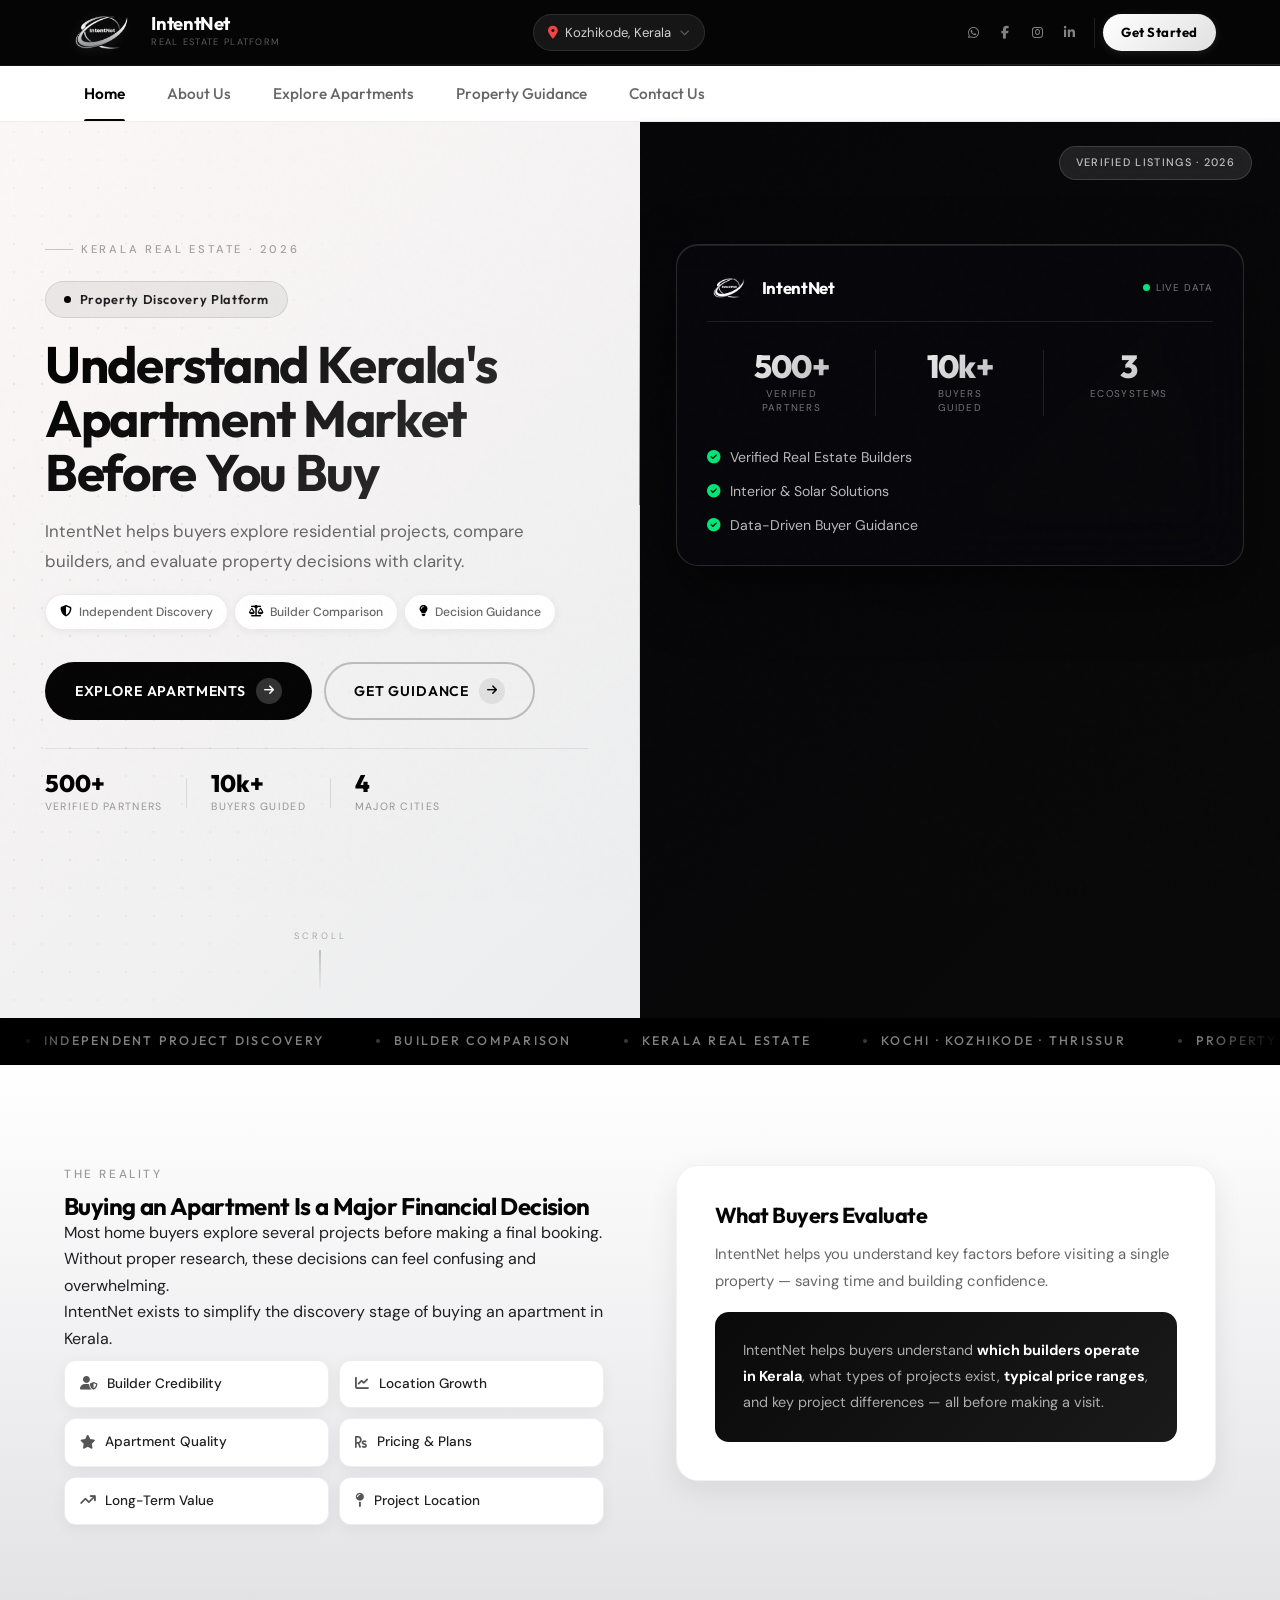
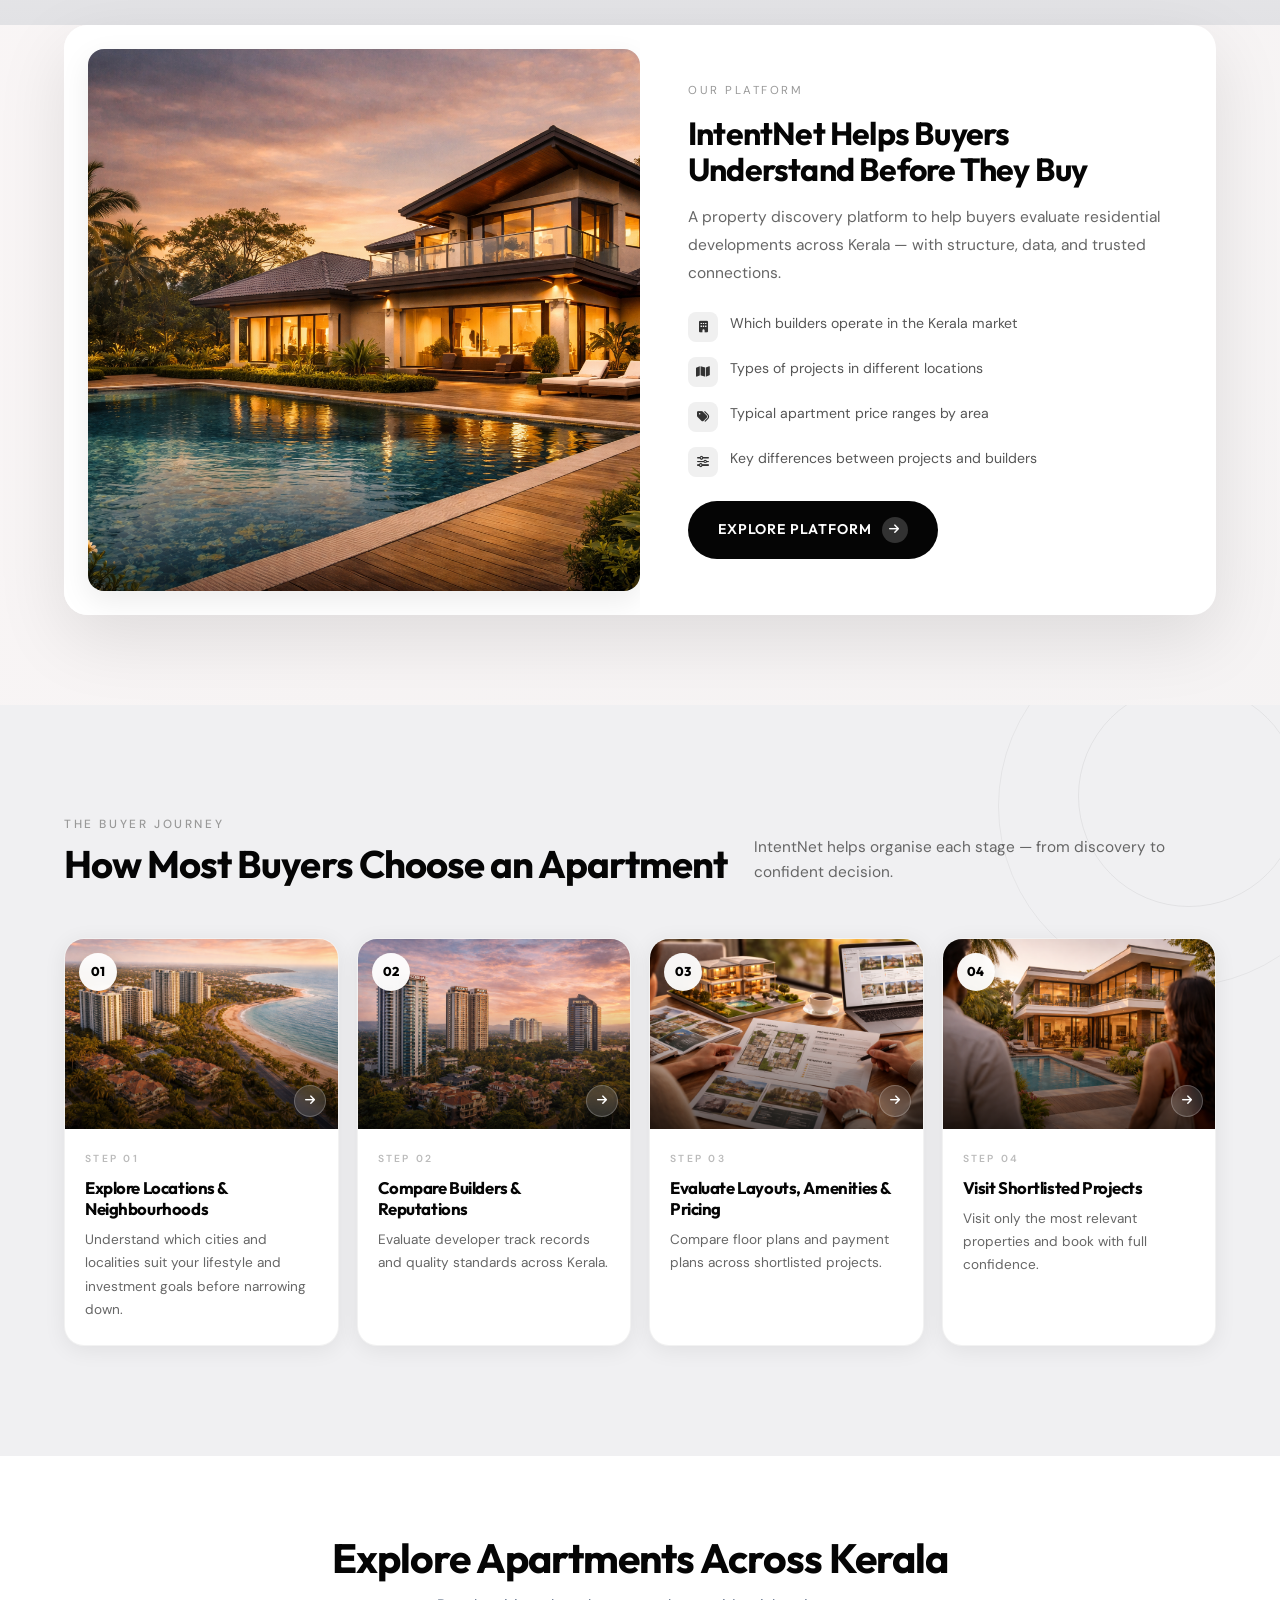
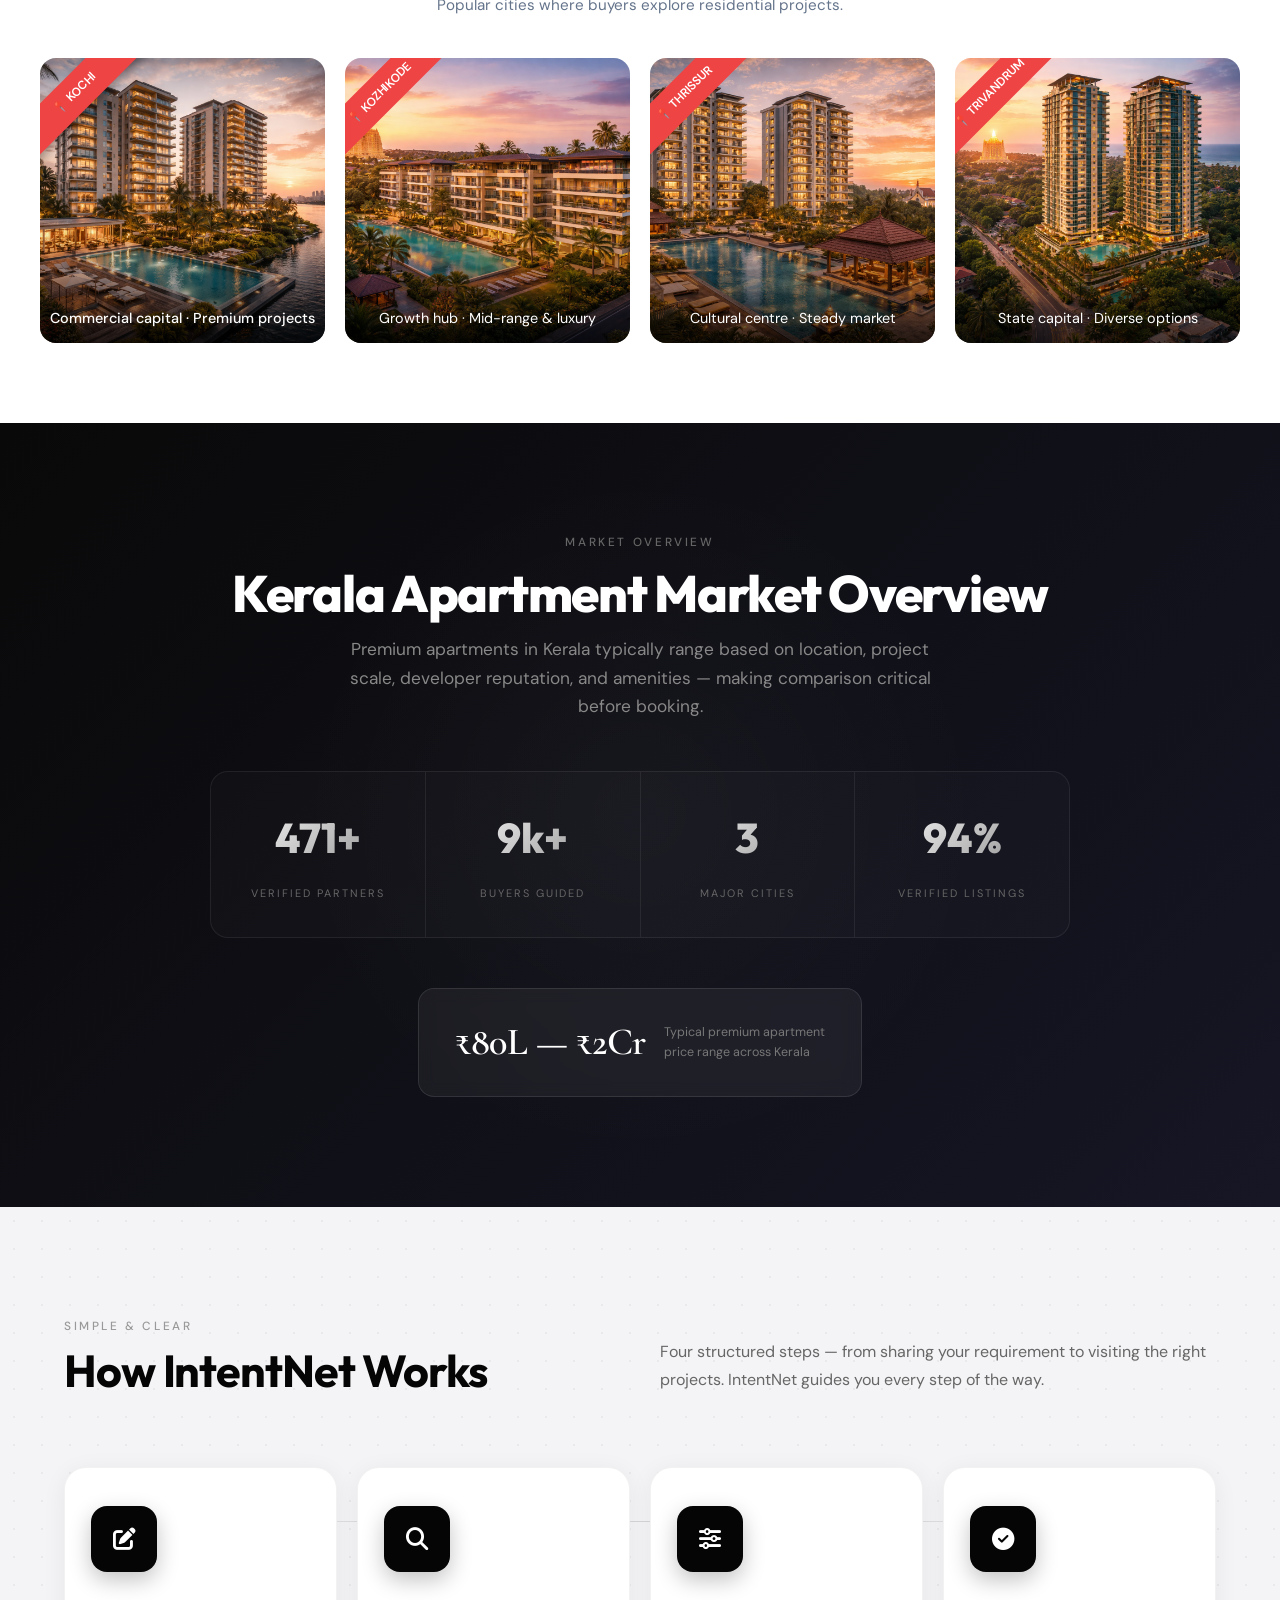
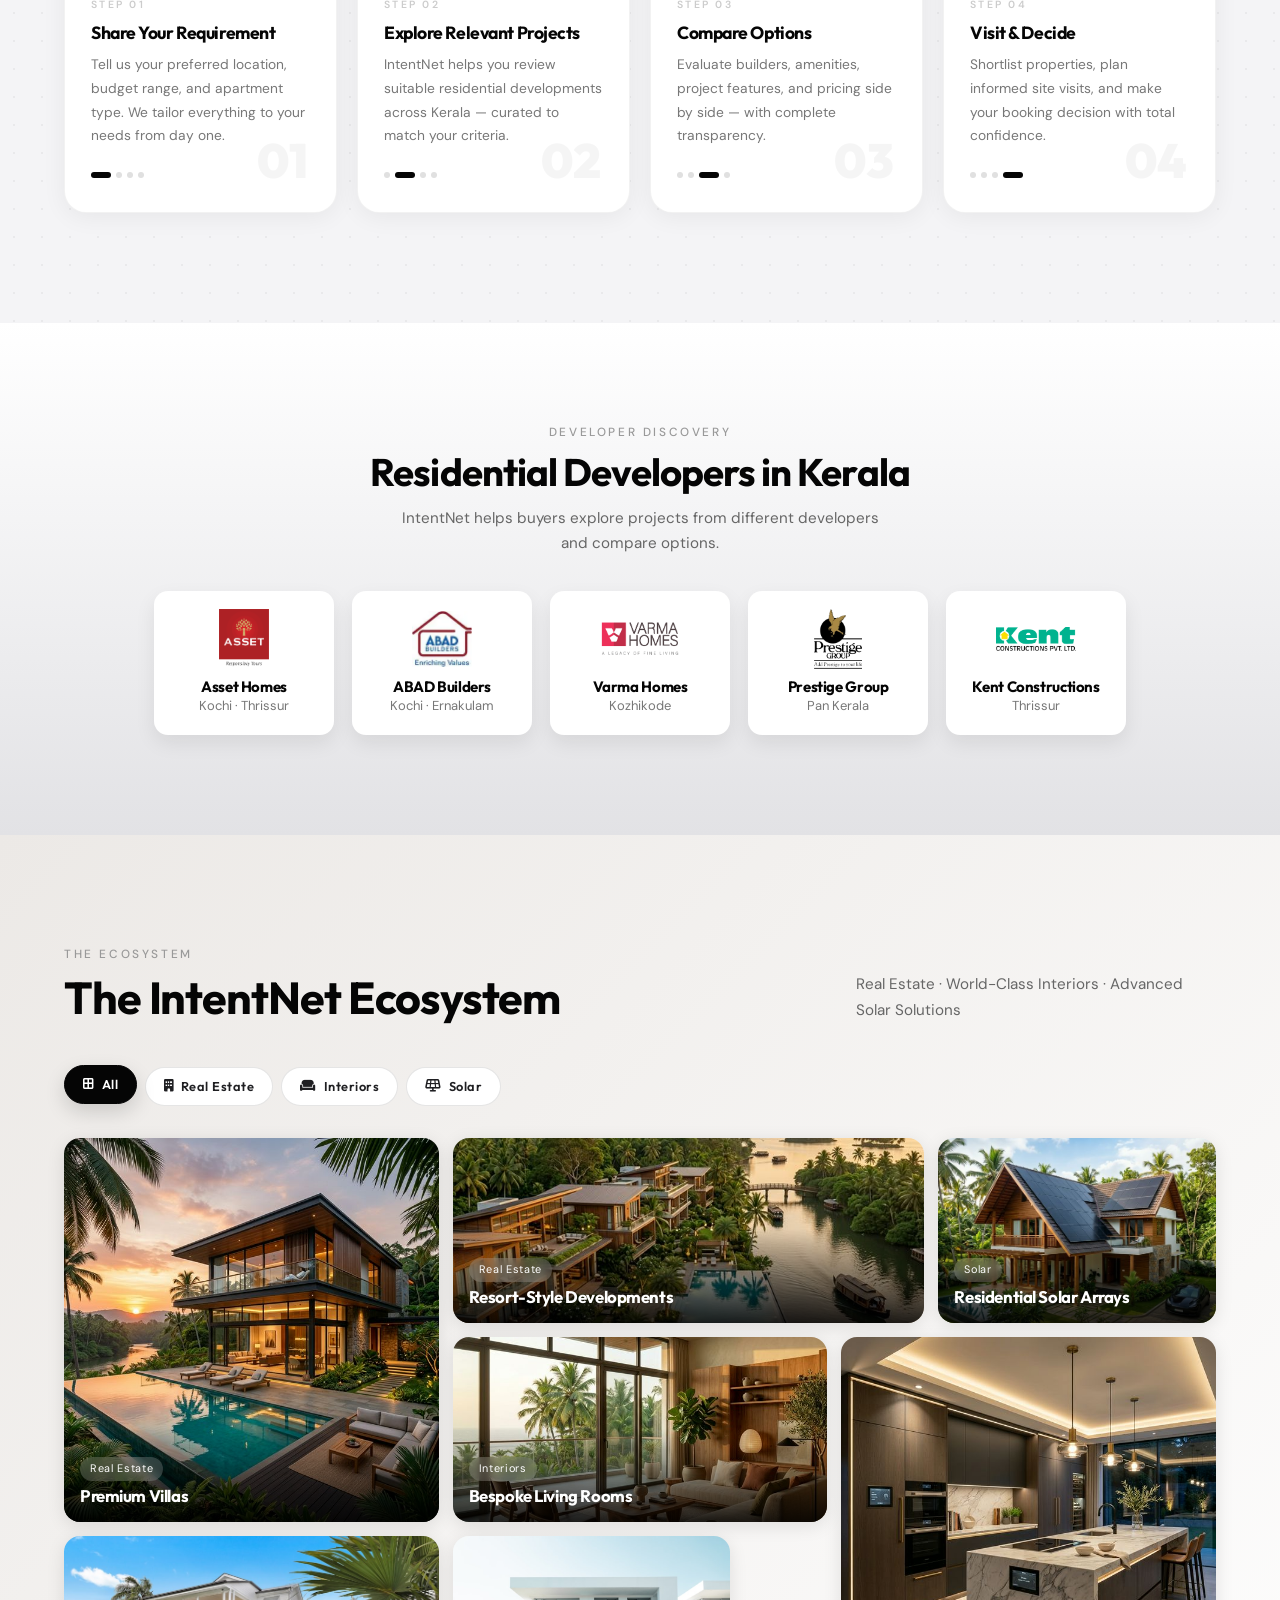
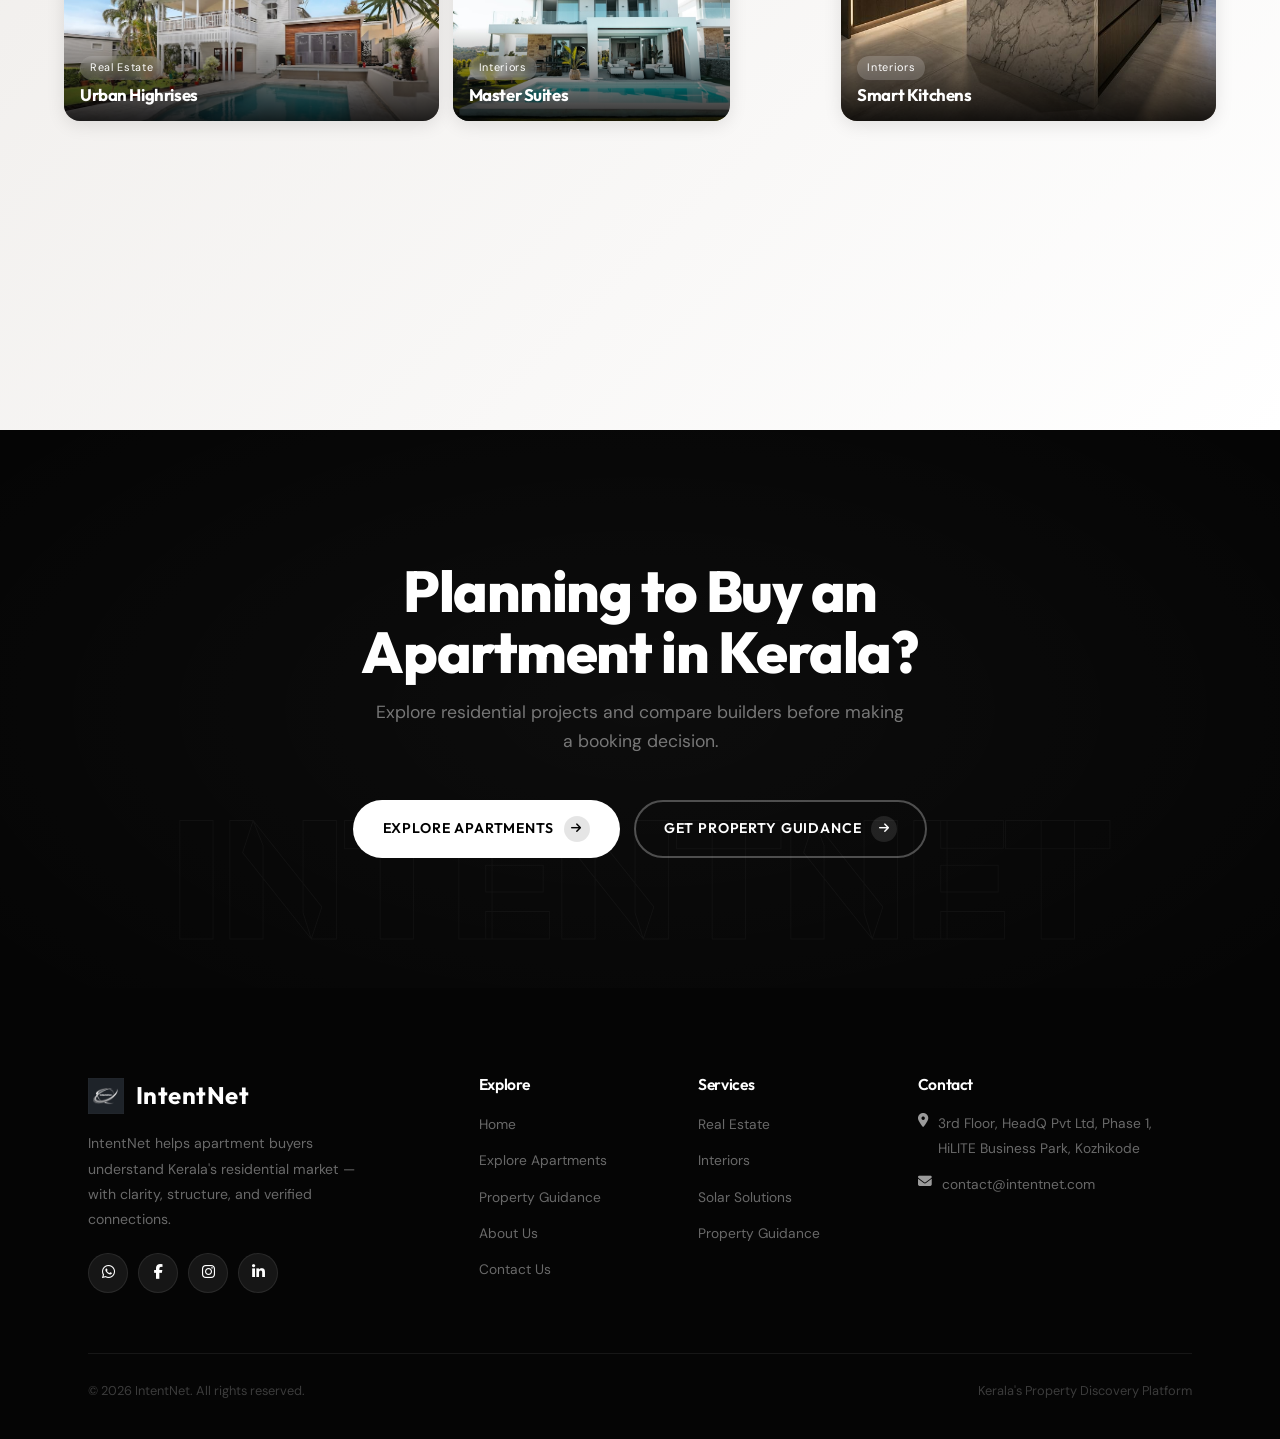
==== commit 590defa6: "21-03-2026 final part" ====
--- a/index.html
+++ b/index.html
@@ -823,81 +823,55 @@
     <!-- Bento grid -->
     <div class="eco-g">
       <div class="eitem e1 sg">
-        <img loading="lazy"
-          src="https://images.unsplash.com/photo-1600596542815-ffad4c1539a9?auto=format&fit=crop&w=800&q=80"
-          alt="Villa">
+        <img loading="lazy" src="assets/ecosystem/eco_1.png" alt="Villa">
         <div class="eov"><span class="etag">Real Estate</span>
           <h3>Premium Villas</h3>
         </div>
       </div>
       <div class="eitem e2 sg">
-        <img loading="lazy"
-          src="https://images.unsplash.com/photo-1512917774080-9991f1c4c750?auto=format&fit=crop&w=1200&q=80"
-          alt="Resort">
+        <img loading="lazy" src="assets/ecosystem/eco_2.png" alt="Resort">
         <div class="eov"><span class="etag">Real Estate</span>
           <h3>Resort-Style Developments</h3>
         </div>
       </div>
       <div class="eitem e3 sg">
-        <img loading="lazy"
-          src="https://images.unsplash.com/photo-1509391366360-2e959784a276?auto=format&fit=crop&w=800&q=80"
-          alt="Solar">
+        <img loading="lazy" src="assets/ecosystem/eco_3.png" alt="Solar">
         <div class="eov"><span class="etag">Solar</span>
           <h3>Residential Solar Arrays</h3>
         </div>
       </div>
       <div class="eitem e4 sg">
-        <img loading="lazy"
-          src="https://images.unsplash.com/photo-1600607687931-ce8a6c25118c?auto=format&fit=crop&w=800&q=80"
-          alt="Interiors">
+        <img loading="lazy" src="assets/ecosystem/eco_4.png" alt="Interiors">
         <div class="eov"><span class="etag">Interiors</span>
           <h3>Bespoke Living Rooms</h3>
         </div>
       </div>
       <div class="eitem e5 sg">
-        <img loading="lazy"
-          src="https://images.unsplash.com/photo-1600566753086-00f18efc2291?auto=format&fit=crop&w=800&q=80"
-          alt="Kitchen">
+        <img loading="lazy" src="assets/ecosystem/eco_5.png" alt="Kitchen">
         <div class="eov"><span class="etag">Interiors</span>
           <h3>Smart Kitchens</h3>
         </div>
       </div>
       <div class="eitem e6 sg">
-        <img loading="lazy"
-          src="https://images.unsplash.com/photo-1564013799919-ab600027ffc6?auto=format&fit=crop&w=800&q=80"
-          alt="Highrise">
+        <img loading="lazy" src="assets/ecosystem/eco_6.jpg" alt="Highrise">
         <div class="eov"><span class="etag">Real Estate</span>
           <h3>Urban Highrises</h3>
         </div>
       </div>
       <div class="eitem e7 sg">
-        <img loading="lazy"
-          src="https://images.unsplash.com/photo-1613977257363-707ba9348227?auto=format&fit=crop&w=800&q=80"
-          alt="Bedroom">
+        <img loading="lazy" src="assets/ecosystem/eco_7.jpg" alt="Bedroom">
         <div class="eov"><span class="etag">Interiors</span>
           <h3>Master Suites</h3>
         </div>
       </div>
       <div class="eitem e8 sg">
-        <img loading="lazy"
-          src="https://images.unsplash.com/photo-1521618755572-156ae0cdd74d?auto=format&fit=crop&w=800&q=80"
-          alt="Solar Roof">
+        <img loading="lazy" src="assets/ecosystem/eco_8.png" alt="Solar Roof">
         <div class="eov"><span class="etag">Solar</span>
           <h3>Integrated Roof Tech</h3>
         </div>
       </div>
-      <div class="eitem e9 sg">
-        <img loading="lazy"
-          src="https://images.unsplash.com/photo-1600607687644-aac4c15cecb1?auto=format&fit=crop&w=1200&q=80"
-          alt="Minimalist">
-        <div class="eov"><span class="etag">Interiors</span>
-          <h3>Minimalist Architecture</h3>
-        </div>
-      </div>
       <div class="eitem e10 sg">
-        <img loading="lazy"
-          src="https://images.unsplash.com/photo-1600585154340-be6161a56a0c?auto=format&fit=crop&w=800&q=80"
-          alt="Smart Home">
+        <img loading="lazy" src="assets/ecosystem/eco_10.jpg" alt="Smart Home">
         <div class="eov"><span class="etag">Ecosystem</span>
           <h3>Full Smart Integrations</h3>
         </div>
@@ -941,7 +915,12 @@
     <div class="container">
       <div class="ftgrid">
         <div class="ftbrand">
-          <img src="assets/logo/intentnet.jpeg" alt="IntentNet" onerror="this.alt='IntentNet'">
+          <div style="display:flex; align-items:center; gap:12px; margin-bottom:16px;">
+            <img src="assets/logo/intentnet.jpeg" alt="IntentNet" onerror="this.alt='IntentNet'"
+              style="margin-bottom:0; height:36px;">
+            <span
+              style="font-family:'Outfit', sans-serif; font-size:1.5rem; font-weight:700; color:#fff; letter-spacing:0.02em;">IntentNet</span>
+          </div>
           <p>IntentNet helps apartment buyers understand Kerala's residential market —
             with clarity, structure, and verified connections.</p>
           <div class="ftsoc">
